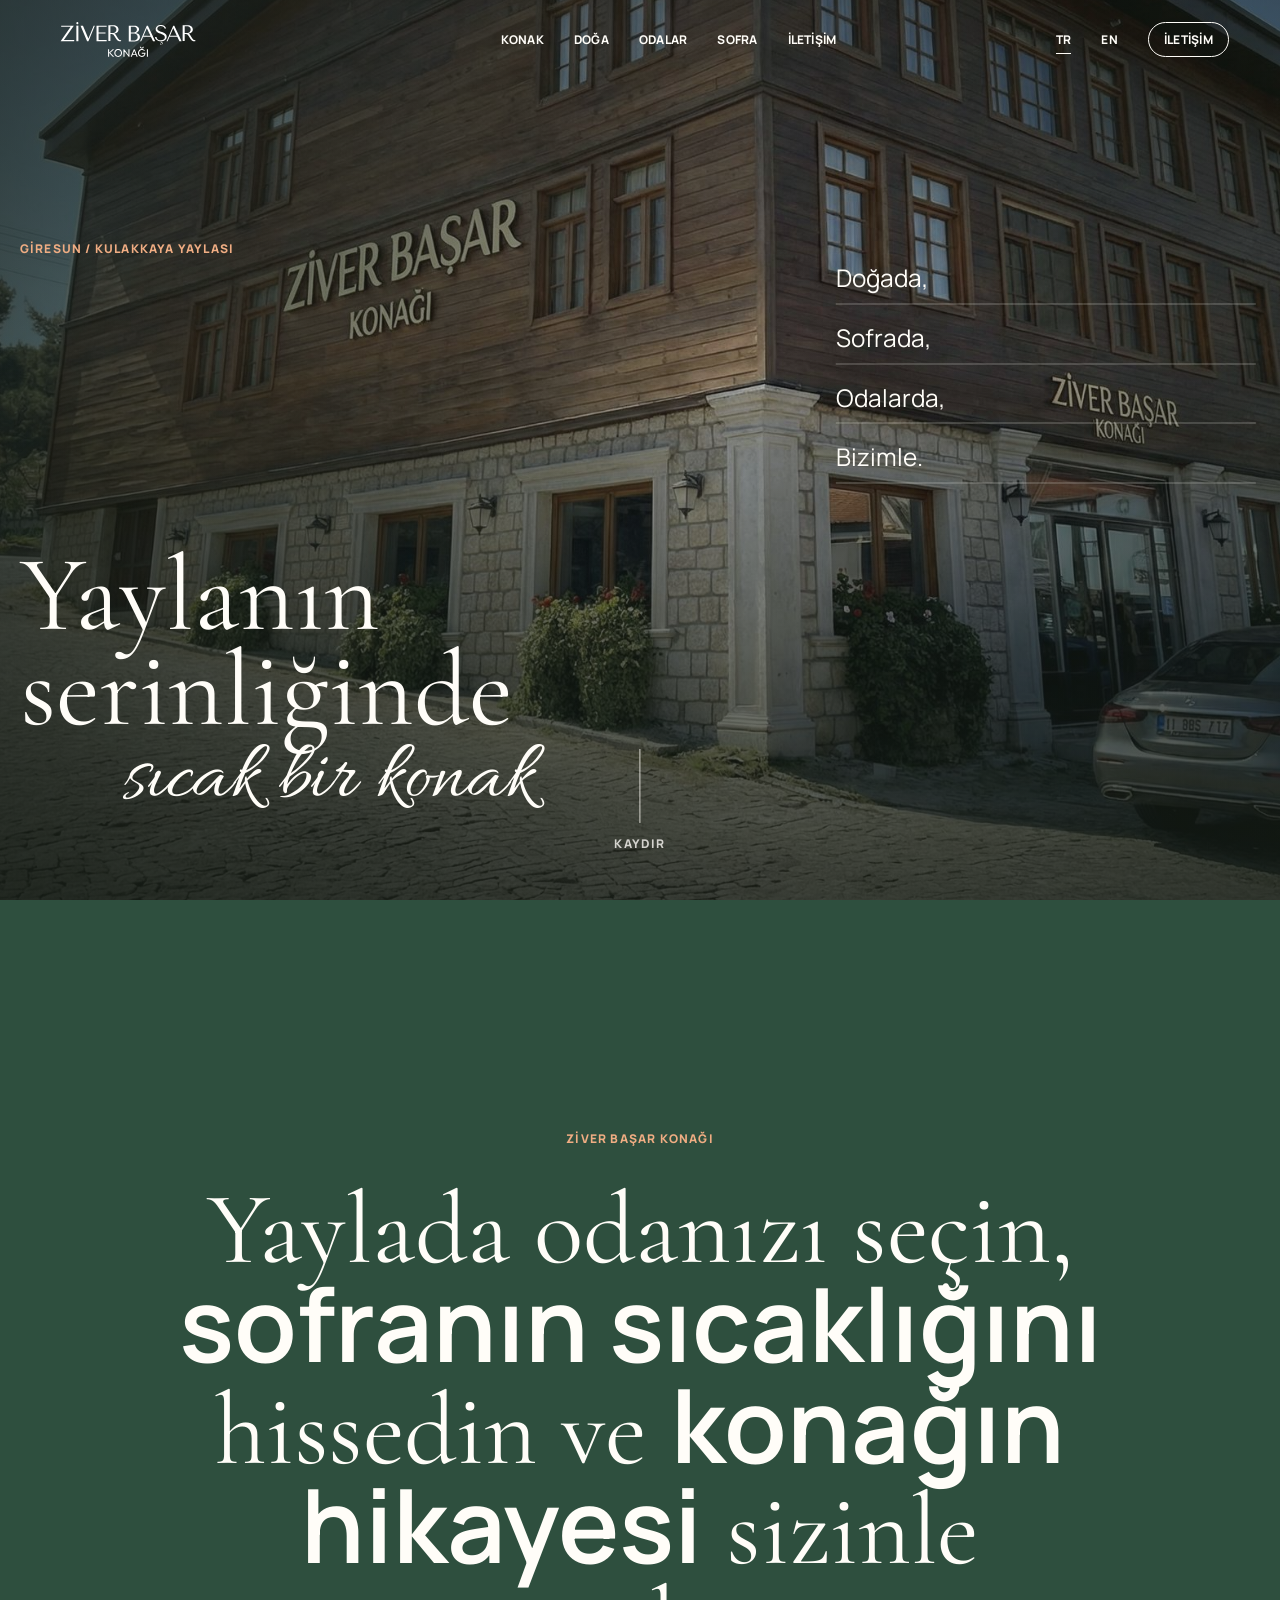
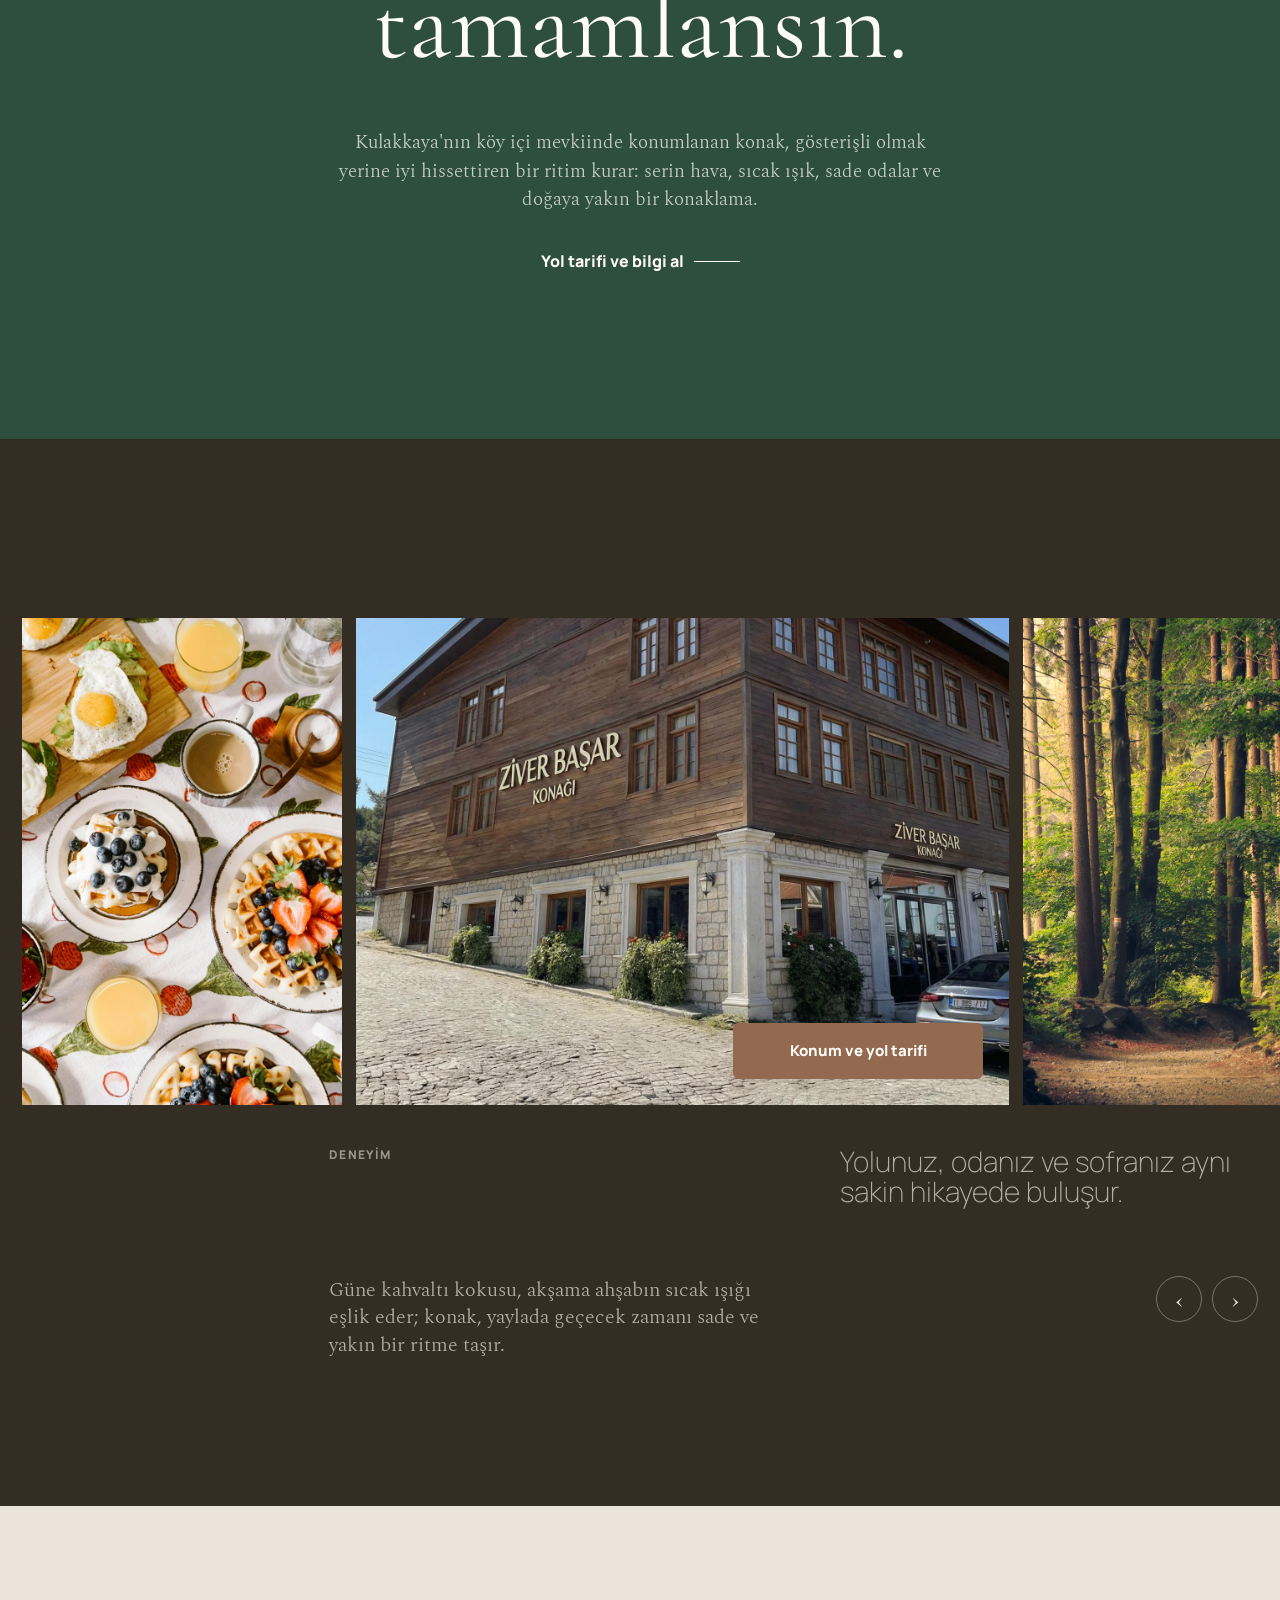
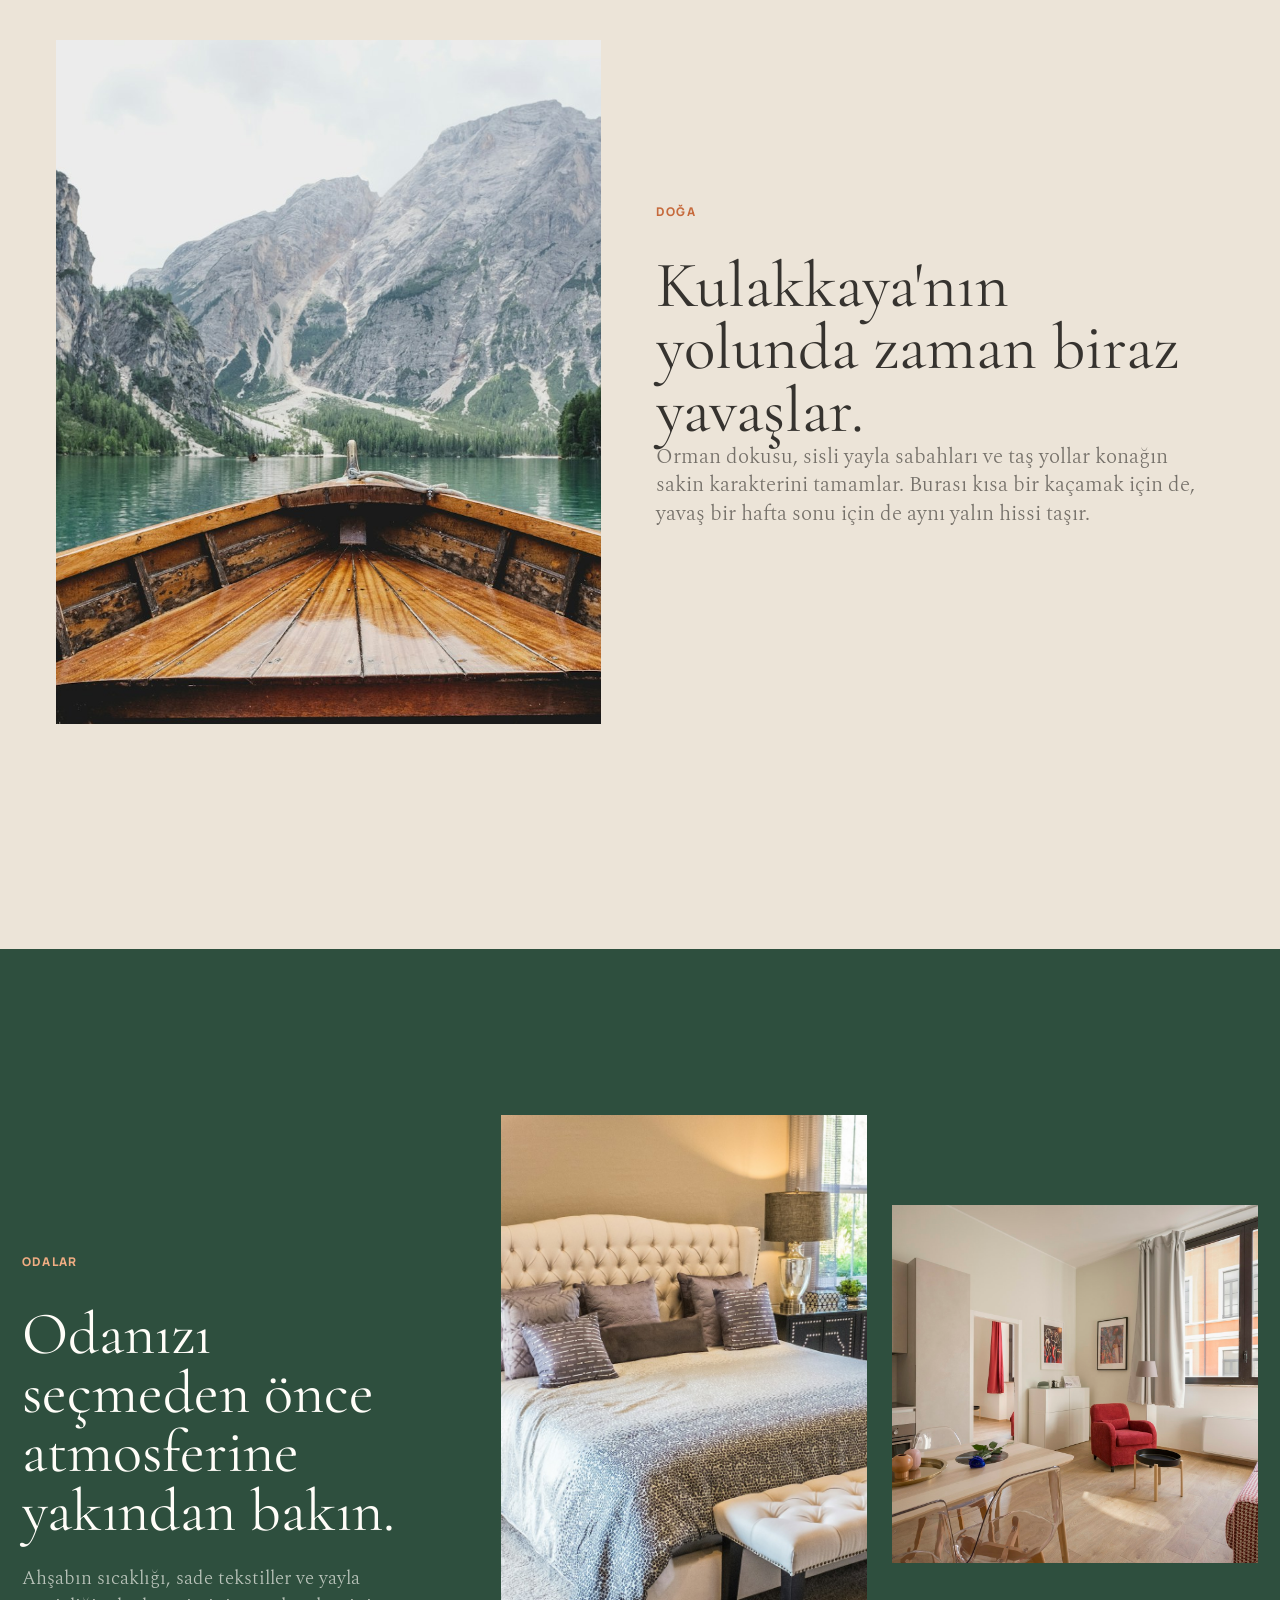
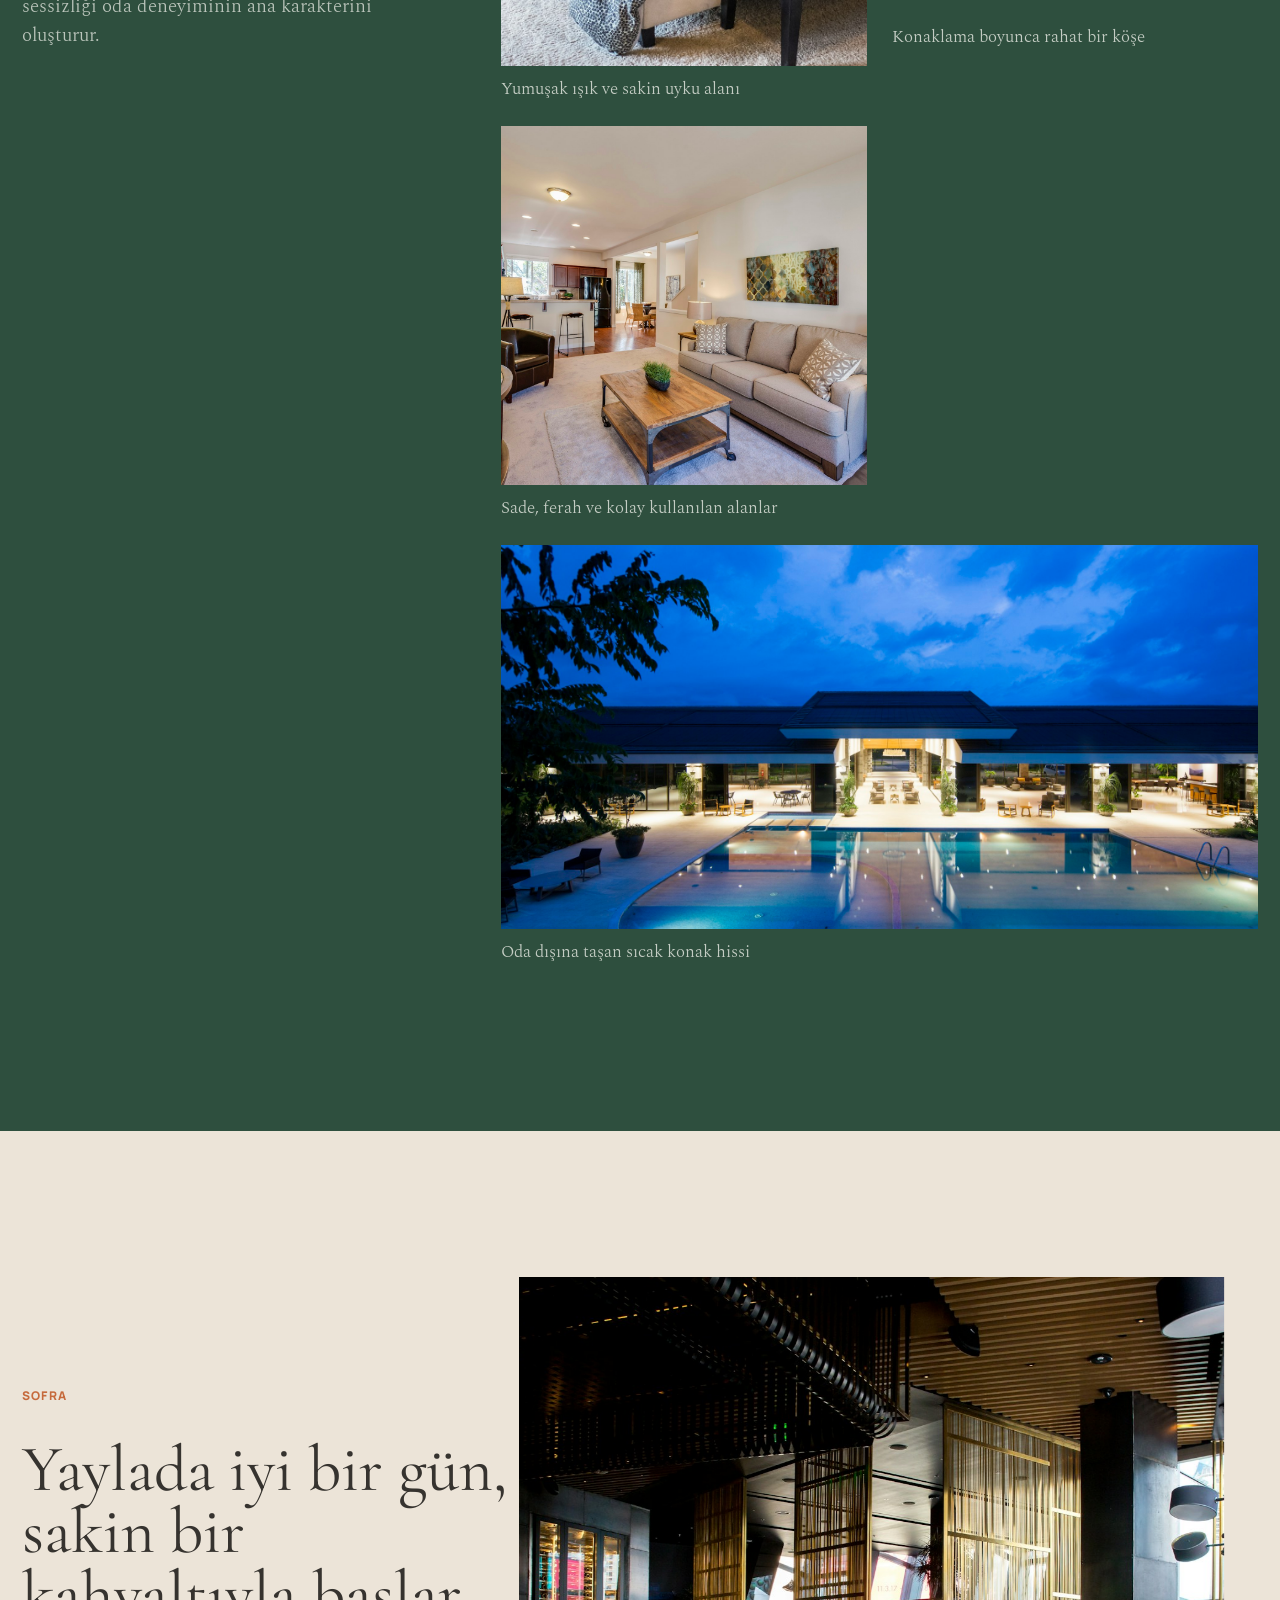
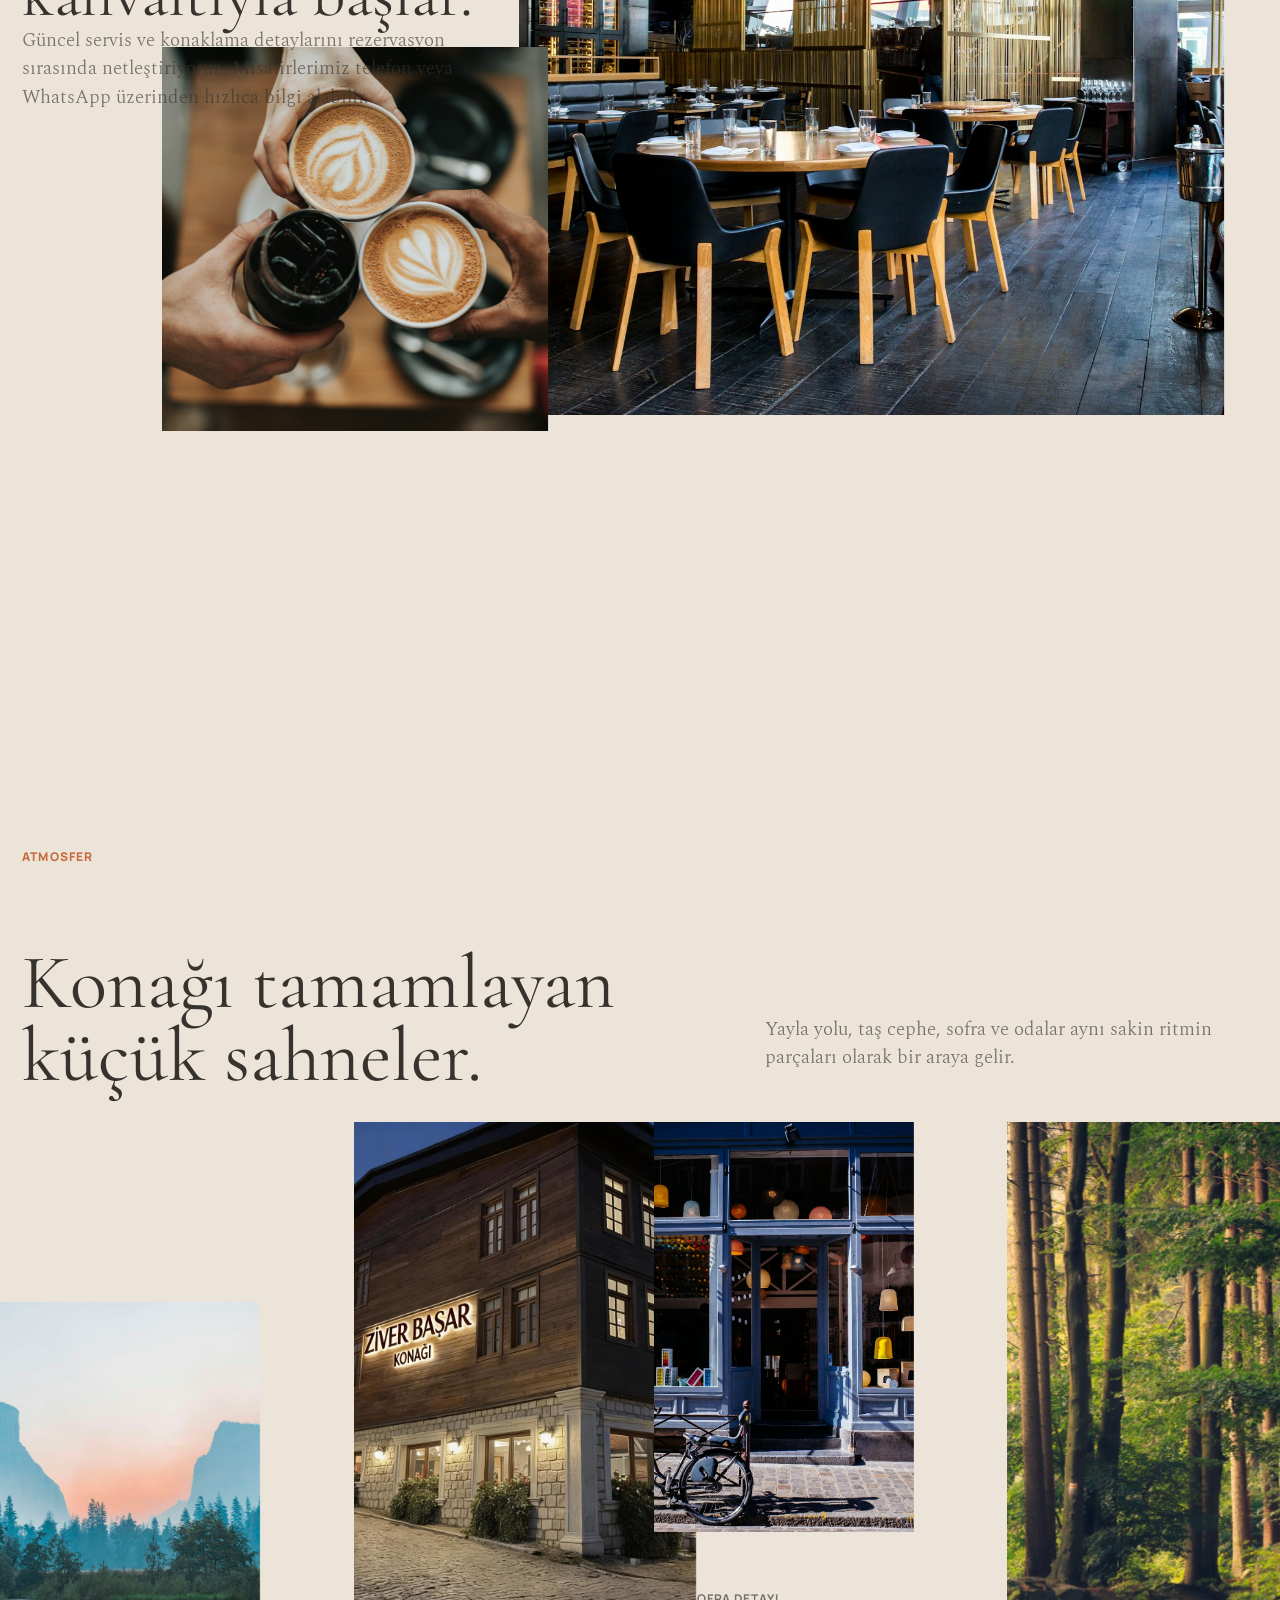
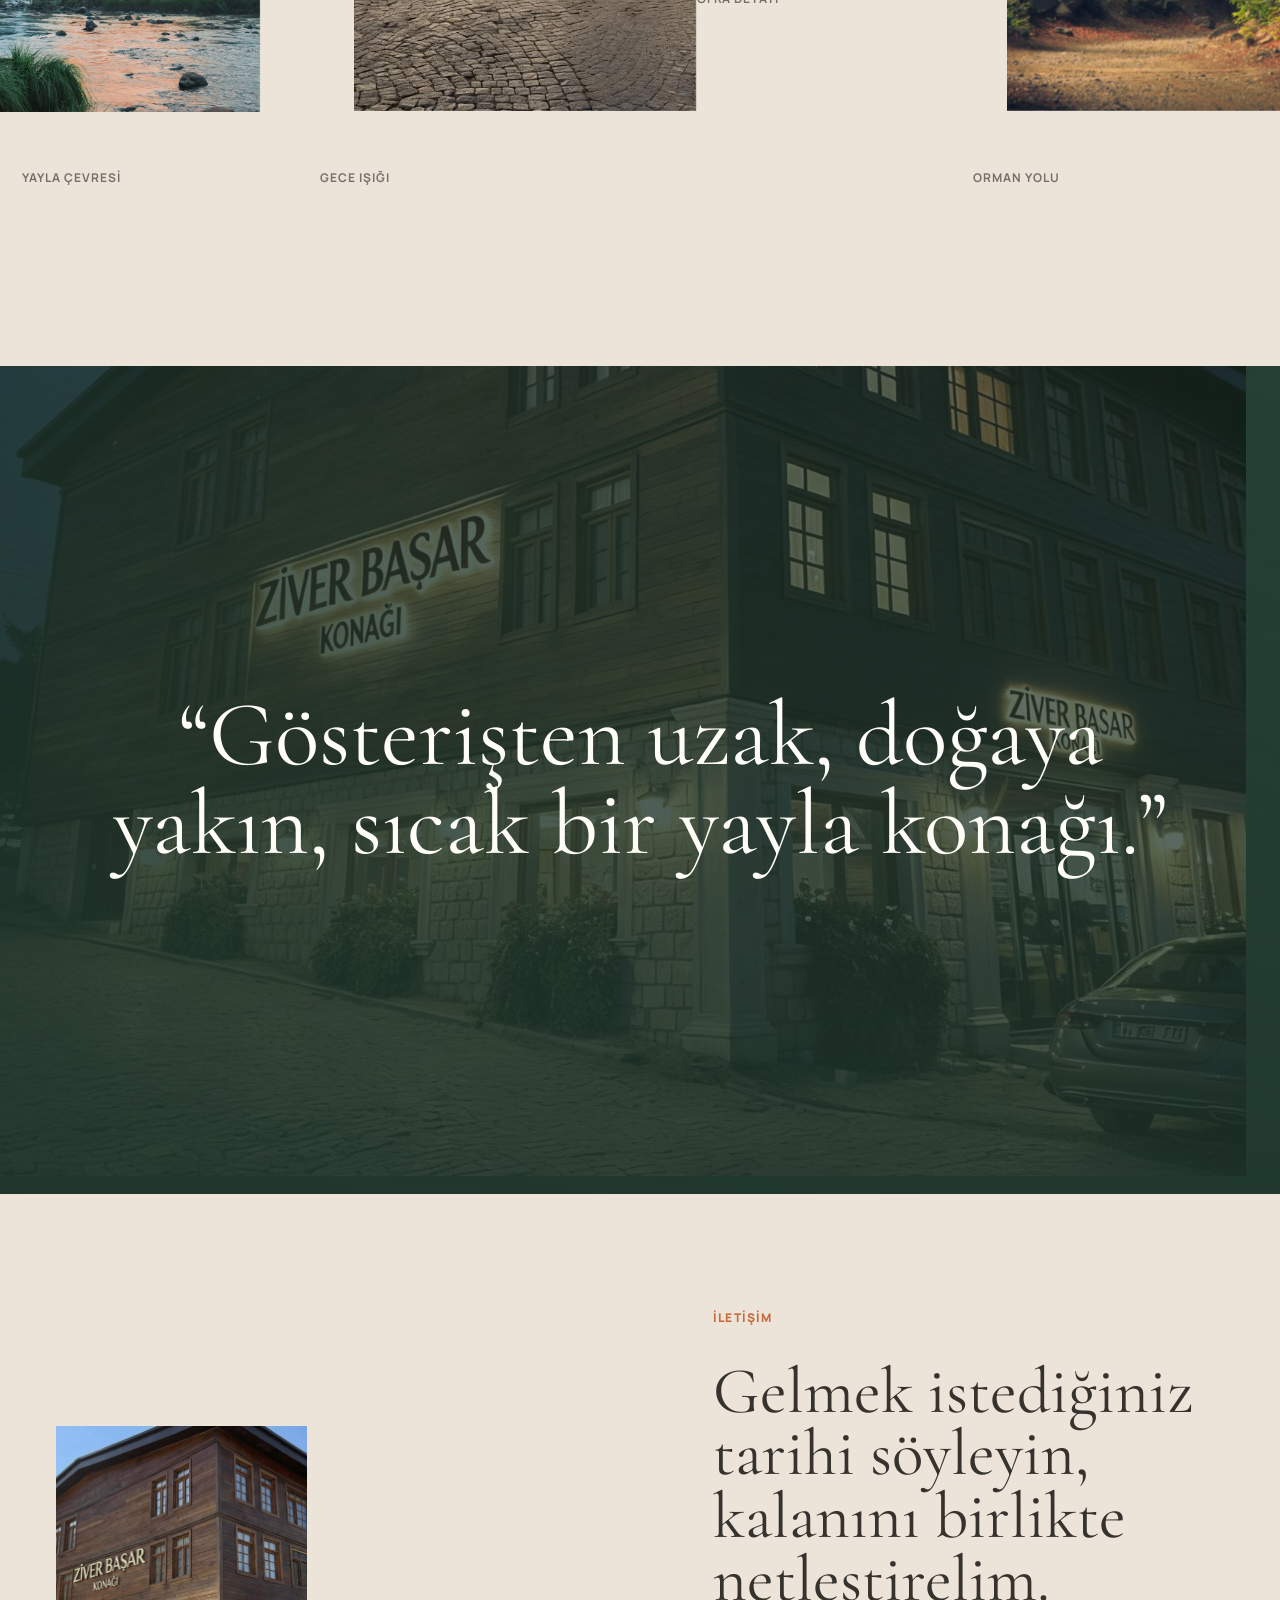
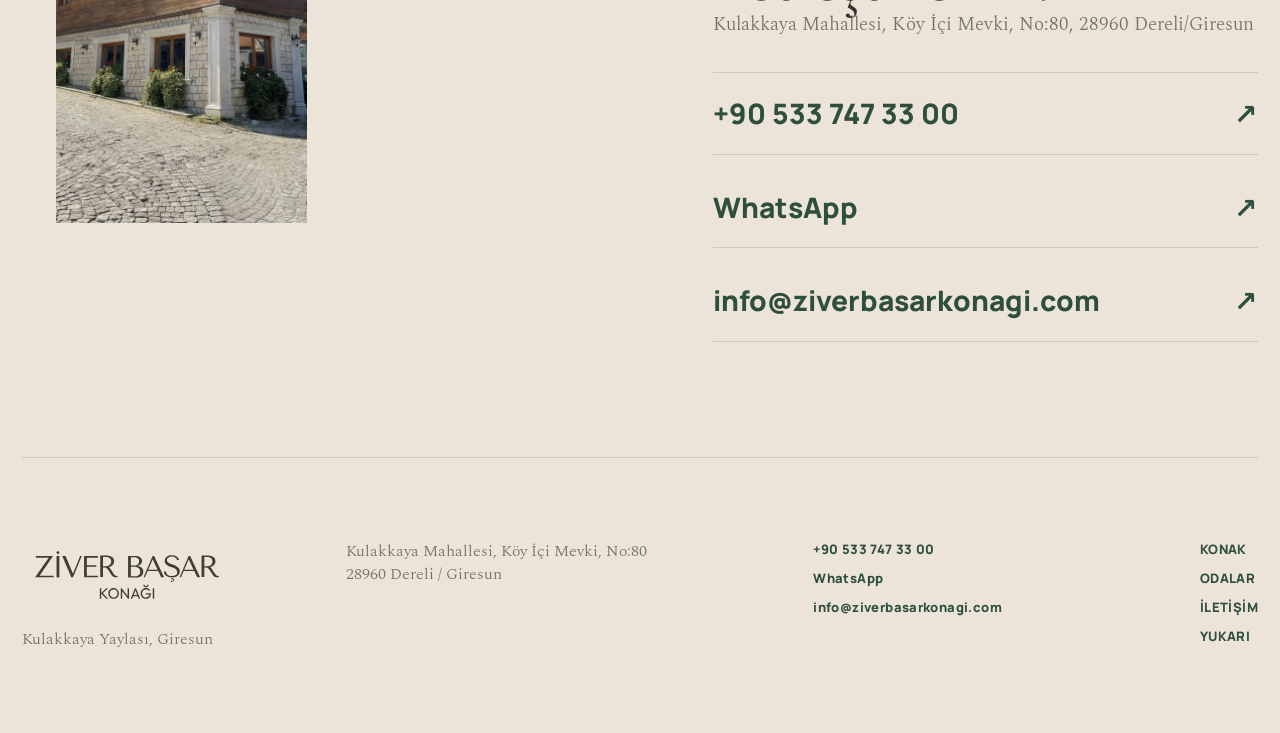
==== index.html @ 84d4be09 "Refine rooms contact gallery and footer" ====
<!doctype html>
<html lang="tr">
  <head>
    <meta charset="utf-8" />
    <meta name="viewport" content="width=device-width, initial-scale=1" />
    <title>Ziver Başar Konağı | Kulakkaya Yaylası Butik Otel</title>
    <meta
      name="description"
      content="Giresun Kulakkaya Yaylası'nda ahşap ve taş mimarisiyle sakin, sıcak ve doğaya yakın butik konaklama deneyimi."
    />
    <link rel="icon" href="assets/logos/zbk-logotype-color-1.svg" type="image/svg+xml" />
    <link rel="preconnect" href="https://fonts.googleapis.com" />
    <link rel="preconnect" href="https://fonts.gstatic.com" crossorigin />
    <link
      href="https://fonts.googleapis.com/css2?family=Allura&family=Cormorant+Garamond:wght@300;400;500;600&family=Manrope:wght@200;300;400;500;600;700;800&family=Spectral:wght@200;300;400;500;600;700&display=swap"
      rel="stylesheet"
    />
    <link rel="stylesheet" href="styles.css" />
  </head>
  <body>
    <div class="loader" aria-hidden="true">
      <img src="assets/logos/zbk-logotype-white.svg" alt="" />
    </div>

    <header class="site-nav" data-nav>
      <a class="nav-logo" href="#top" aria-label="Ziver Başar Konağı ana sayfa">
        <img src="assets/logos/zbk-logotype-white.svg" alt="Ziver Başar Konağı" />
      </a>
      <nav class="nav-links" aria-label="Ana menü">
        <a href="#konak">Konak</a>
        <a href="#doga">Doğa</a>
        <a href="#odalar">Odalar</a>
        <a href="#sofra">Sofra</a>
        <a href="#iletisim">İletişim</a>
      </nav>
      <div class="nav-meta">
        <a href="index.html" aria-current="page">TR</a>
        <a href="en/index.html">EN</a>
        <details class="nav-contact">
          <summary>İletişim</summary>
          <div class="nav-contact-panel" aria-label="İletişim seçenekleri">
            <a href="tel:+905337473300">Ara</a>
            <a href="https://wa.me/905337473300">WhatsApp</a>
            <a href="mailto:info@ziverbasarkonagi.com">Mail</a>
          </div>
        </details>
      </div>
    </header>

    <main id="top">
      <section class="hero scene dark-section" data-theme="dark">
        <video
          class="hero-media"
          autoplay
          muted
          loop
          playsinline
          poster="assets/photos/day.jpeg"
          aria-label="Kulakkaya Yaylası'ndaki Ziver Başar Konağı"
        >
          <source src="https://v3b.fal.media/files/b/0aa115b8/AcC-FDHtLYDZBUZywJd9V_video.mp4" type="video/mp4" />
        </video>
        <div class="hero-wash"></div>
        <div class="hero-content">
          <p class="micro">Giresun / Kulakkaya Yaylası</p>
          <h1 class="hero-title hero-title-soft">
            <span class="hero-title-line">
              <span class="title-serif">Yaylanın serinliğinde</span>
            </span>
            <span class="title-script">sıcak bir konak</span>
          </h1>
          <div class="hero-phrases" aria-label="Konağın deneyim alanları">
            <a href="#doga">Doğada,</a>
            <a href="#sofra">Sofrada,</a>
            <a href="#odalar">Odalarda,</a>
            <a href="#iletisim">Bizimle.</a>
          </div>
        </div>
        <a class="scroll-cue" href="#konak" aria-label="Aşağı kaydır">
          <span></span>
          Kaydır
        </a>
      </section>

      <section id="konak" class="intro-panel scene dark-section" data-theme="dark">
        <div class="section-shell intro-grid">
          <p class="micro">Ziver Başar Konağı</p>
          <h2 class="mixed-statement">
            <span class="statement-serif">Yaylada odanızı seçin,</span>
            <span class="statement-sans">sofranın sıcaklığını</span>
            <span class="statement-serif">hissedin ve</span>
            <span class="statement-sans">konağın hikayesi</span>
            <span class="statement-serif">sizinle tamamlansın.</span>
          </h2>
          <div class="intro-copy">
            <p>
              Kulakkaya'nın köy içi mevkiinde konumlanan konak, gösterişli olmak
              yerine iyi hissettiren bir ritim kurar: serin hava, sıcak ışık,
              sade odalar ve doğaya yakın bir konaklama.
            </p>
            <a class="text-arrow" href="#iletisim">Yol tarifi ve bilgi al</a>
          </div>
        </div>
      </section>

      <section class="experience-slider scene" data-theme="dark" aria-label="Konağı keşfet" data-experience-slider>
        <div class="slider-track" data-slider-track>
          <figure class="slider-card">
            <img src="assets/stock/breakfast-table.jpg" alt="Yayla kahvaltısı ve sofra detayı" />
          </figure>
          <figure class="slider-card slider-card-wide">
            <img src="assets/photos/day.jpeg" alt="Ziver Başar Konağı gündüz görünümü" />
            <a class="slider-card-button" href="#iletisim">Konum ve yol tarifi</a>
          </figure>
          <figure class="slider-card">
            <img src="assets/stock/forest-path.jpg" alt="Kulakkaya çevresinde orman yolu" />
          </figure>
          <figure class="slider-card slider-card-wide">
            <img src="assets/photos/night.jpeg" alt="Ziver Başar Konağı gece görünümü" />
            <a class="slider-card-button" href="#odalar">Odaları konuşalım</a>
          </figure>
          <figure class="slider-card">
            <img src="assets/stock/cozy-bed.jpg" alt="Sıcak oda atmosferi" />
          </figure>
        </div>
        <div class="slider-copy">
          <p class="micro">Deneyim</p>
          <h2>Yolunuz, odanız ve sofranız aynı sakin hikayede buluşur.</h2>
          <p>
            Güne kahvaltı kokusu, akşama ahşabın sıcak ışığı eşlik eder;
            konak, yaylada geçecek zamanı sade ve yakın bir ritme taşır.
          </p>
          <div class="slider-controls" aria-label="Galeri kontrolleri">
            <button type="button" data-slider-prev aria-label="Önceki görsel">‹</button>
            <button type="button" data-slider-next aria-label="Sonraki görsel">›</button>
          </div>
        </div>
      </section>

      <section id="doga" class="split-story scene" data-theme="light">
        <div class="split-media parallax-media">
          <video autoplay muted loop playsinline poster="assets/stock/mountain-road.jpg">
            <source src="https://v3b.fal.media/files/b/0aa1156f/pLtvjibAbxCZs7AMl7Izp_video.mp4" type="video/mp4" />
          </video>
        </div>
        <div class="split-copy reveal-block">
          <p class="micro">Doğa</p>
          <h2>Kulakkaya'nın yolunda zaman biraz yavaşlar.</h2>
          <p>
            Orman dokusu, sisli yayla sabahları ve taş yollar konağın sakin
            karakterini tamamlar. Burası kısa bir kaçamak için de, yavaş bir
            hafta sonu için de aynı yalın hissi taşır.
          </p>
        </div>
      </section>

      <section id="odalar" class="rooms-showcase scene dark-section" data-theme="dark">
        <div class="section-shell rooms-layout">
          <div class="rooms-heading">
            <p class="micro">Odalar</p>
            <h2>Odanızı seçmeden önce atmosferine yakından bakın.</h2>
            <p>
              Ahşabın sıcaklığı, sade tekstiller ve yayla sessizliği oda
              deneyiminin ana karakterini oluşturur.
            </p>
          </div>
          <div class="rooms-gallery" aria-label="Oda görselleri">
            <figure class="room-card room-card-tall">
              <img src="assets/stock/cozy-bed.jpg" alt="Sıcak ışıklı yatak odası atmosferi" />
              <figcaption>Yumuşak ışık ve sakin uyku alanı</figcaption>
            </figure>
            <figure class="room-card">
              <img src="assets/stock/warm-bedroom.jpg" alt="Oturma alanı ve sıcak oda detayı" />
              <figcaption>Konaklama boyunca rahat bir köşe</figcaption>
            </figure>
            <figure class="room-card">
              <img src="assets/stock/hotel-room.jpg" alt="Aydınlık oda ve dinlenme alanı" />
              <figcaption>Sade, ferah ve kolay kullanılan alanlar</figcaption>
            </figure>
            <figure class="room-card room-card-wide">
              <img src="assets/stock/hotel-lobby.jpg" alt="Ortak iç mekan ve dinlenme atmosferi" />
              <figcaption>Oda dışına taşan sıcak konak hissi</figcaption>
            </figure>
          </div>
        </div>
      </section>

      <section id="sofra" class="broken-grid scene" data-theme="light">
        <div class="broken-copy reveal-block">
          <p class="micro">Sofra</p>
          <h2>Yaylada iyi bir gün, sakin bir kahvaltıyla başlar.</h2>
          <p>
            Güncel servis ve konaklama detaylarını rezervasyon sırasında
            netleştiriyoruz. Misafirlerimiz telefon veya WhatsApp üzerinden
            hızlıca bilgi alabilir.
          </p>
        </div>
        <img class="broken-large parallax-media" src="assets/stock/dining-room.jpg" alt="Sıcak restoran atmosferi" />
        <img class="broken-small parallax-media" src="assets/stock/coffee-detail.jpg" alt="Kahve ve masa detayı" />
      </section>

      <section class="atmosphere-section scene" data-theme="light" aria-label="Konağın atmosferi">
        <div class="section-shell atmosphere-intro reveal-block">
          <p class="micro">Atmosfer</p>
          <h2>Konağı tamamlayan küçük sahneler.</h2>
          <p>
            Yayla yolu, taş cephe, sofra ve odalar aynı sakin ritmin parçaları
            olarak bir araya gelir.
          </p>
        </div>
        <div class="atmosphere-grid">
          <figure class="atmosphere-card">
            <img src="assets/stock/highland-lake.jpg" alt="Yayla gölü ve dağ manzarası" />
            <figcaption>Yayla çevresi</figcaption>
          </figure>
          <figure class="atmosphere-card atmosphere-card-tall">
            <img src="assets/photos/night.jpeg" alt="Ziver Başar Konağı gece görünümü" />
            <figcaption>Gece ışığı</figcaption>
          </figure>
          <figure class="atmosphere-card">
            <img src="assets/stock/table-detail.jpg" alt="Sofra detayı" />
            <figcaption>Sofra detayı</figcaption>
          </figure>
          <figure class="atmosphere-card atmosphere-card-tall">
            <img src="assets/stock/forest-path.jpg" alt="Orman yolu" />
            <figcaption>Orman yolu</figcaption>
          </figure>
        </div>
      </section>

      <section class="quote-section scene dark-section" data-theme="dark">
        <video class="quote-video" autoplay muted loop playsinline poster="assets/photos/night.jpeg" aria-hidden="true">
          <source src="https://v3b.fal.media/files/b/0aa1157d/uxHQSfrugtvLCtugqlTe0_video.mp4" type="video/mp4" />
        </video>
        <div class="section-shell">
          <blockquote>
            “Gösterişten uzak, doğaya yakın, sıcak bir yayla konağı.”
          </blockquote>
        </div>
      </section>

      <section id="iletisim" class="contact-stage scene" data-theme="light">
        <div class="contact-map">
          <video autoplay muted loop playsinline poster="assets/photos/day.jpeg">
            <source src="https://v3b.fal.media/files/b/0aa115b8/AcC-FDHtLYDZBUZywJd9V_video.mp4" type="video/mp4" />
          </video>
          <iframe
            title="Ziver Başar Konağı konum haritası"
            src="https://www.google.com/maps?q=Kulakkaya%20Mahallesi%20K%C3%B6y%20%C4%B0%C3%A7i%20Mevki%20No%3A80%20Dereli%20Giresun&output=embed"
            loading="lazy"
            referrerpolicy="no-referrer-when-downgrade"
          ></iframe>
        </div>
        <div class="contact-copy reveal-block">
          <p class="micro">İletişim</p>
          <h2>Gelmek istediğiniz tarihi söyleyin, kalanını birlikte netleştirelim.</h2>
          <p>Kulakkaya Mahallesi, Köy İçi Mevki, No:80, 28960 Dereli/Giresun</p>
          <div class="contact-actions">
            <a href="tel:+905337473300">+90 533 747 33 00</a>
            <a href="https://wa.me/905337473300">WhatsApp</a>
            <a href="mailto:info@ziverbasarkonagi.com">info@ziverbasarkonagi.com</a>
          </div>
        </div>
      </section>
    </main>

    <footer class="footer">
      <div class="footer-brand">
        <img src="assets/logos/zbk-logotype-color-1.svg" alt="Ziver Başar Konağı" />
        <p>Kulakkaya Yaylası, Giresun</p>
      </div>
      <address class="footer-address">
        Kulakkaya Mahallesi, Köy İçi Mevki, No:80<br />
        28960 Dereli / Giresun
      </address>
      <div class="footer-contact">
        <a href="tel:+905337473300">+90 533 747 33 00</a>
        <a href="https://wa.me/905337473300">WhatsApp</a>
        <a href="mailto:info@ziverbasarkonagi.com">info@ziverbasarkonagi.com</a>
      </div>
      <nav class="footer-links" aria-label="Alt menü">
        <a href="#konak">Konak</a>
        <a href="#odalar">Odalar</a>
        <a href="#iletisim">İletişim</a>
        <a href="#top">Yukarı</a>
      </nav>
    </footer>

    <script src="script.js"></script>
  </body>
</html>
---- styles.css ----
:root {
  --forest: #2e4f3e;
  --forest-deep: #1f352b;
  --paper: #ece4d8;
  --paper-soft: #f7f0e7;
  --rust: #c66a3c;
  --ink: #36332f;
  --muted: rgba(54, 51, 47, 0.66);
  --white: #fffdf8;
  --line: rgba(59, 59, 59, 0.16);
  --dark-line: rgba(255, 253, 248, 0.22);
  --font-display: "Cormorant Garamond", Georgia, "Times New Roman", serif;
  --font-text: "Spectral", Georgia, "Times New Roman", serif;
  --font-script: "Allura", "Brush Script MT", cursive;
  --font-body: "Manrope", "Inter", ui-sans-serif, system-ui, -apple-system, BlinkMacSystemFont, "Segoe UI", sans-serif;
  color-scheme: light;
  font-family: var(--font-body);
  line-height: 1.45;
}

* {
  box-sizing: border-box;
}

html {
  scroll-behavior: smooth;
  overflow-x: hidden;
}

body {
  margin: 0;
  overflow-x: hidden;
  background: var(--paper);
  color: var(--ink);
  font-family: var(--font-body);
}

body.is-loading {
  overflow: hidden;
}

body.nav-dark .site-nav {
  color: var(--white);
}

body.nav-light .site-nav {
  color: var(--forest);
}

body.nav-light .nav-logo img {
  filter: brightness(0) saturate(100%) invert(28%) sepia(17%) saturate(857%) hue-rotate(94deg) brightness(91%) contrast(88%);
}

body.nav-light .site-nav::before {
  opacity: 1;
}

img,
video,
iframe {
  display: block;
  max-width: 100%;
}

video,
img {
  user-select: none;
}

a {
  color: inherit;
  text-decoration: none;
}

h1,
h2,
h3,
p,
blockquote {
  margin-top: 0;
}

.loader {
  position: fixed;
  inset: 0;
  z-index: 200;
  display: grid;
  place-items: center;
  background: var(--forest);
  transition:
    opacity 320ms ease,
    visibility 320ms ease;
}

.loader img {
  width: min(220px, 54vw);
  opacity: 0;
  transform: translateY(10px);
  animation: loaderIn 340ms ease forwards;
}

body.is-ready .loader {
  visibility: hidden;
  opacity: 0;
}

@keyframes loaderIn {
  to {
    opacity: 1;
    transform: translateY(0);
  }
}

.site-nav {
  position: fixed;
  top: 0;
  left: 0;
  z-index: 90;
  display: grid;
  grid-template-columns: minmax(140px, 230px) 1fr auto;
  align-items: center;
  gap: clamp(18px, 4vw, 52px);
  width: 100%;
  min-height: 76px;
  padding: 14px clamp(22px, 4vw, 56px);
  color: var(--white);
  transition:
    color 350ms ease,
    transform 450ms ease;
}

.site-nav::before {
  content: "";
  position: absolute;
  inset: 0;
  z-index: -1;
  background: rgba(233, 225, 214, 0.86);
  border-bottom: 1px solid rgba(46, 79, 62, 0.12);
  opacity: 0;
  backdrop-filter: blur(18px);
  transition: opacity 350ms ease;
}

.nav-logo img {
  width: clamp(136px, 12vw, 190px);
}

.nav-links,
.nav-meta {
  display: flex;
  align-items: center;
  gap: clamp(16px, 2.4vw, 30px);
  font-size: 12px;
  font-weight: 760;
  letter-spacing: 0.02em;
  text-transform: uppercase;
}

.nav-links {
  justify-content: center;
}

.nav-links a,
.nav-meta > a {
  position: relative;
  padding: 8px 0;
}

.nav-links a::after,
.nav-meta > a::after {
  content: "";
  position: absolute;
  right: 0;
  bottom: 2px;
  left: 0;
  height: 1px;
  background: currentColor;
  transform: scaleX(0);
  transform-origin: right;
  transition: transform 320ms ease;
}

.nav-links a:hover::after,
.nav-meta > a:hover::after,
.nav-meta > a[aria-current="page"]::after {
  transform: scaleX(1);
  transform-origin: left;
}

.nav-contact {
  position: relative;
}

.nav-contact summary {
  min-width: 70px;
  padding: 8px 15px;
  border: 1px solid currentColor;
  border-radius: 999px;
  cursor: pointer;
  list-style: none;
  text-align: center;
}

.nav-contact summary::-webkit-details-marker {
  display: none;
}

.nav-contact-panel {
  position: absolute;
  top: calc(100% + 12px);
  right: 0;
  z-index: 5;
  display: grid;
  min-width: 188px;
  padding: 8px;
  border: 1px solid rgba(46, 79, 62, 0.16);
  border-radius: 8px;
  background: rgba(247, 240, 231, 0.96);
  box-shadow: 0 18px 48px rgba(31, 53, 43, 0.18);
  color: var(--forest);
  opacity: 0;
  pointer-events: none;
  transform: translateY(-6px);
  transition:
    opacity 220ms ease,
    transform 220ms ease;
}

.nav-contact[open] .nav-contact-panel {
  opacity: 1;
  pointer-events: auto;
  transform: translateY(0);
}

.nav-contact-panel a {
  padding: 12px 10px;
  border-bottom: 1px solid rgba(46, 79, 62, 0.12);
  font-size: 13px;
  letter-spacing: 0;
  text-transform: none;
}

.nav-contact-panel a:last-child {
  border-bottom: 0;
}

.scene {
  position: relative;
  min-height: 100svh;
  scroll-margin-top: 0;
}

.dark-section {
  background: var(--forest);
  color: var(--white);
}

.section-shell {
  width: min(1380px, calc(100% - 44px));
  margin-inline: auto;
}

.micro {
  margin-bottom: clamp(18px, 3vw, 34px);
  color: var(--rust);
  font-family: var(--font-body);
  font-size: 12px;
  font-weight: 850;
  letter-spacing: 0.1em;
  text-transform: uppercase;
}

.dark-section .micro {
  color: #f0ad83;
}

h1,
h2,
blockquote {
  font-family: var(--font-display);
  font-weight: 400;
  letter-spacing: 0;
}

h1 {
  display: grid;
  gap: 0;
  margin-bottom: 0;
  font-size: clamp(72px, 10.6vw, 168px);
  line-height: 0.84;
}

h2 {
  max-width: 980px;
  margin-bottom: 0;
  font-size: clamp(48px, 7vw, 108px);
  line-height: 0.94;
}

h3 {
  margin-bottom: 14px;
  font-size: clamp(28px, 3vw, 48px);
  font-weight: 600;
  line-height: 1.02;
}

p {
  color: var(--muted);
  font-family: var(--font-text);
  font-size: clamp(17px, 1.5vw, 21px);
  font-weight: 300;
  line-height: 1.48;
}

.dark-section p {
  color: rgba(255, 253, 248, 0.74);
}

.hero {
  display: grid;
  align-items: end;
  overflow: hidden;
  background: var(--forest);
}

.hero-media,
.hero-wash {
  position: absolute;
  inset: 0;
}

.hero-media {
  width: 100%;
  height: 100%;
  object-fit: cover;
  transform: scale(1.02);
}

.hero-wash {
  background:
    linear-gradient(180deg, rgba(20, 27, 21, 0.42), rgba(20, 27, 21, 0.08) 38%, rgba(20, 27, 21, 0.76)),
    linear-gradient(90deg, rgba(20, 27, 21, 0.72), rgba(20, 27, 21, 0.16) 62%, rgba(20, 27, 21, 0.42));
}

.hero-content {
  position: relative;
  z-index: 2;
  display: grid;
  grid-template-columns: minmax(0, 1.12fr) minmax(230px, 0.42fr);
  align-items: end;
  column-gap: clamp(32px, 7vw, 120px);
  width: min(1380px, calc(100% - 44px));
  min-height: calc(100svh - 128px);
  margin: 0 auto;
  padding: 118px 0 clamp(42px, 7vw, 82px);
}

.hero-content .micro {
  grid-column: 1 / -1;
  align-self: start;
  margin-bottom: clamp(28px, 4vw, 54px);
}

.hero-content h1 {
  grid-column: 1;
}

.hero-title {
  display: block;
  max-width: 980px;
  font-family: var(--font-display);
  font-size: clamp(70px, 8.4vw, 140px);
  font-weight: 400;
  line-height: 0.88;
}

.hero-title-line {
  display: block;
}

.title-sans {
  font-family: var(--font-body);
  font-weight: 400;
}

.title-serif {
  font-family: var(--font-display);
  font-weight: 400;
}

.title-script {
  display: block;
  margin-top: clamp(-4px, 0.8vw, 12px);
  padding-left: clamp(52px, 8vw, 144px);
  font-family: var(--font-script);
  font-size: clamp(56px, 6.6vw, 112px);
  font-weight: 400;
  line-height: 0.76;
}

.hero-phrases {
  position: absolute;
  top: clamp(118px, 16vh, 182px);
  right: 0;
  display: grid;
  gap: clamp(14px, 2vw, 22px);
  width: min(420px, 34vw);
}

.hero-phrases a {
  display: flex;
  align-items: center;
  min-height: 0;
  padding: 0 0 12px;
  border-bottom: 1px solid rgba(255, 253, 248, 0.34);
  background: transparent;
  font-family: var(--font-body);
  font-size: clamp(18px, 1.9vw, 29px);
  font-weight: 400;
  line-height: 1.02;
  transition:
    color 260ms ease,
    padding-left 260ms ease;
}

.hero-phrases a:hover {
  padding-left: 12px;
  color: #f0ad83;
}

.scroll-cue {
  position: absolute;
  right: auto;
  bottom: clamp(18px, 4vw, 48px);
  left: 50%;
  z-index: 3;
  display: grid;
  gap: 12px;
  justify-items: center;
  color: rgba(255, 253, 248, 0.78);
  font-size: 12px;
  font-weight: 850;
  letter-spacing: 0.1em;
  text-transform: uppercase;
  transform: translateX(-50%);
}

.scroll-cue span {
  width: 1px;
  height: 74px;
  background: currentColor;
  transform-origin: top;
  animation: scrollLine 1.7s ease-in-out infinite;
}

@keyframes scrollLine {
  0%,
  100% {
    transform: scaleY(0.35);
  }
  50% {
    transform: scaleY(1);
  }
}

.intro-panel {
  display: grid;
  align-items: center;
  min-height: 100svh;
  padding: clamp(96px, 13vw, 190px) 0;
}

.intro-grid {
  display: block;
  max-width: 1160px;
  padding-top: clamp(48px, 5vw, 86px);
  text-align: center;
}

.intro-grid h2 {
  max-width: none;
  margin-inline: auto;
  font-size: clamp(58px, 8vw, 128px);
  line-height: 0.92;
}

.mixed-statement {
  max-width: min(1500px, 96vw);
  font-family: var(--font-display);
  font-size: clamp(60px, 7.3vw, 132px);
  font-weight: 400;
  line-height: 0.93;
}

.mixed-statement span {
  display: inline;
}

.statement-serif {
  font-family: var(--font-display);
  font-weight: 400;
}

.statement-sans {
  font-family: var(--font-body);
  font-weight: 650;
}

.intro-copy {
  max-width: 620px;
  margin: clamp(32px, 5vw, 58px) auto 0;
  padding-bottom: 0;
}

.text-arrow {
  display: inline-flex;
  align-items: center;
  gap: 10px;
  margin-top: 16px;
  color: inherit;
  font-weight: 850;
}

.text-arrow::after {
  content: "";
  width: 46px;
  height: 1px;
  background: currentColor;
  transition: transform 260ms ease;
}

.text-arrow:hover::after {
  transform: translateX(10px);
}

.scroll-gallery {
  display: grid;
  grid-template-columns: minmax(340px, 0.84fr) minmax(340px, 1.16fr);
  gap: clamp(34px, 7vw, 118px);
  width: min(1380px, calc(100% - 44px));
  margin: 0 auto;
  padding: clamp(96px, 13vw, 190px) 0;
}

.gallery-sticky {
  position: sticky;
  top: 112px;
  align-self: start;
  display: grid;
  align-content: center;
  min-height: calc(100svh - 150px);
}

.gallery-visual {
  position: relative;
  height: min(58svh, 620px);
  overflow: hidden;
  background: var(--forest);
}

.gallery-visual img {
  position: absolute;
  inset: 0;
  width: 100%;
  height: 100%;
  object-fit: cover;
  opacity: 0;
  transform: scale(1.08);
  transition:
    opacity 620ms ease,
    transform 1200ms ease;
}

.gallery-visual img.is-active {
  opacity: 1;
  transform: scale(1);
}

.gallery-copy {
  display: grid;
  grid-template-columns: 1fr;
  gap: 14px;
  max-width: 520px;
  padding-top: clamp(28px, 4vw, 48px);
}

.gallery-copy h2 {
  max-width: 520px;
  font-size: clamp(38px, 4.6vw, 72px);
  line-height: 0.96;
}

.gallery-steps {
  display: grid;
  gap: clamp(34px, 6vw, 82px);
  padding: 5svh 0 10svh;
}

.gallery-step {
  min-height: 36svh;
  max-width: 720px;
  padding-top: clamp(18px, 4vw, 48px);
  border-top: 1px solid var(--line);
  opacity: 0.42;
  transform: translateY(28px);
  transition:
    opacity 460ms ease,
    transform 460ms ease;
}

.gallery-step.is-active {
  opacity: 1;
  transform: translateY(0);
}

.gallery-step span {
  display: block;
  margin-bottom: 18px;
  color: var(--rust);
  font-weight: 850;
}

.gallery-step h3 {
  font-family: var(--font-display);
  font-size: clamp(42px, 5.2vw, 82px);
  font-weight: 400;
  line-height: 0.96;
}

.gallery-step p {
  max-width: 520px;
}

.experience-slider {
  min-height: 100svh;
  padding: clamp(112px, 14vw, 210px) 0 clamp(84px, 10vw, 150px);
  overflow: hidden;
  background: #342d24;
  color: var(--paper);
}

.slider-track {
  display: flex;
  gap: clamp(10px, 1.1vw, 18px);
  width: 100vw;
  margin-inline: 50%;
  padding: 0 max(22px, calc((100vw - 1380px) / 2));
  overflow-x: auto;
  overscroll-behavior-x: contain;
  scroll-behavior: smooth;
  scroll-snap-type: x mandatory;
  scrollbar-width: none;
  transform: translateX(-50%);
}

.slider-track::-webkit-scrollbar {
  display: none;
}

.slider-card {
  position: relative;
  flex: 0 0 clamp(280px, 25vw, 460px);
  height: clamp(320px, 38vw, 610px);
  margin: 0;
  overflow: hidden;
  scroll-snap-align: center;
  background: var(--forest-deep);
}

.slider-card-wide {
  flex-basis: clamp(560px, 51vw, 980px);
}

.slider-card img {
  width: 100%;
  height: 100%;
  object-fit: cover;
  transform: scale(1.03);
  transition: transform 700ms ease;
}

.slider-card:hover img {
  transform: scale(1.07);
}

.slider-card-button {
  position: absolute;
  right: clamp(18px, 2vw, 34px);
  bottom: clamp(18px, 2vw, 34px);
  min-width: min(250px, calc(100% - 36px));
  padding: 17px 24px;
  border-radius: 6px;
  background: #93694f;
  color: var(--white);
  font-size: 15px;
  font-weight: 800;
  text-align: center;
}

.slider-copy {
  display: grid;
  grid-template-columns: minmax(260px, 460px) auto;
  gap: clamp(20px, 4vw, 80px);
  align-items: start;
  width: min(1380px, calc(100% - 44px));
  margin: clamp(26px, 3.2vw, 46px) auto 0;
  padding-left: clamp(0px, 24vw, 470px);
}

.slider-copy .micro {
  margin-bottom: 14px;
  color: rgba(236, 228, 216, 0.58);
}

.slider-copy h2 {
  max-width: 540px;
  margin-bottom: 18px;
  color: rgba(236, 228, 216, 0.7);
  font-family: var(--font-body);
  font-size: clamp(23px, 2.2vw, 36px);
  font-weight: 200;
  line-height: 1.08;
}

.slider-copy p:not(.micro) {
  max-width: 520px;
  color: rgba(236, 228, 216, 0.72);
  font-size: clamp(20px, 1.6vw, 26px);
  line-height: 1.34;
}

.intro-copy p,
.slider-copy p:not(.micro),
.split-copy p:not(.micro),
.broken-copy p:not(.micro),
.contact-copy p:not(.micro) {
  font-family: var(--font-text);
  font-weight: 300;
}

.slider-controls {
  display: flex;
  gap: 10px;
  justify-self: end;
}

.slider-controls button {
  display: grid;
  place-items: center;
  width: 46px;
  height: 46px;
  border: 1px solid rgba(236, 228, 216, 0.38);
  border-radius: 50%;
  background: transparent;
  color: var(--paper);
  font: 500 28px/1 var(--font-display);
  cursor: pointer;
  transition:
    background 220ms ease,
    color 220ms ease;
}

.slider-controls button:hover {
  background: var(--paper);
  color: #342d24;
}

.split-story {
  display: grid;
  grid-template-columns: minmax(340px, 0.95fr) minmax(320px, 1.05fr);
  align-items: center;
  gap: clamp(38px, 7vw, 120px);
  width: min(1380px, calc(100% - 44px));
  margin: 0 auto;
  padding: clamp(98px, 14vw, 200px) 0;
}

.split-media {
  width: min(620px, 100%);
  height: min(76svh, 760px);
  overflow: hidden;
}

.split-media video,
.split-media img {
  width: 100%;
  height: 116%;
  object-fit: cover;
}

.split-copy {
  max-width: 560px;
  padding-bottom: clamp(0px, 8vw, 118px);
}

.split-copy h2,
.broken-copy h2,
.contact-copy h2 {
  font-size: clamp(42px, 5.1vw, 78px);
  line-height: 0.96;
}

.split-copy p:not(.micro) {
  max-width: 640px;
  font-size: clamp(20px, 1.65vw, 27px);
  line-height: 1.36;
}

.rooms-showcase {
  display: grid;
  align-items: center;
  min-height: 106svh;
  padding: clamp(96px, 13vw, 186px) 0;
  overflow: hidden;
}

.rooms-layout {
  display: grid;
  grid-template-columns: minmax(300px, 0.68fr) minmax(0, 1.32fr);
  gap: clamp(40px, 7vw, 126px);
  align-items: start;
}

.rooms-heading {
  position: sticky;
  top: 138px;
}

.rooms-heading h2 {
  max-width: 560px;
  font-size: clamp(38px, 4.7vw, 74px);
  line-height: 0.98;
}

.rooms-heading p:not(.micro) {
  max-width: 430px;
  margin-top: 24px;
  color: rgba(255, 253, 248, 0.68);
}

.rooms-gallery {
  display: grid;
  grid-template-columns: repeat(2, minmax(0, 1fr));
  gap: clamp(16px, 2vw, 30px);
}

.room-card {
  display: grid;
  gap: 12px;
  margin: 0;
}

.room-card:nth-child(2) {
  margin-top: clamp(42px, 7vw, 110px);
}

.room-card-wide {
  grid-column: span 2;
}

.room-card img {
  width: 100%;
  height: clamp(290px, 28vw, 500px);
  object-fit: cover;
}

.room-card-tall img {
  height: clamp(380px, 43vw, 690px);
}

.room-card-wide img {
  height: clamp(280px, 30vw, 470px);
}

.room-card figcaption {
  color: rgba(255, 253, 248, 0.72);
  font-family: var(--font-text);
  font-size: clamp(17px, 1.25vw, 22px);
  font-weight: 300;
  line-height: 1.36;
}

.broken-grid {
  display: grid;
  grid-template-columns: repeat(12, 1fr);
  grid-template-rows: auto auto;
  gap: clamp(18px, 3vw, 44px);
  width: min(1380px, calc(100% - 44px));
  margin: 0 auto;
  padding: clamp(104px, 15vw, 220px) 0;
}

.broken-copy {
  grid-column: 1 / 6;
  grid-row: 1;
  z-index: 2;
  padding-top: clamp(18px, 5vw, 74px);
}

.broken-copy p {
  max-width: 540px;
}

.broken-large {
  grid-column: 6 / 13;
  grid-row: 1 / span 2;
  width: 100%;
  height: min(82svh, 820px);
  object-fit: cover;
}

.broken-small {
  grid-column: 2 / 6;
  grid-row: 2;
  width: 100%;
  height: clamp(250px, 30vw, 430px);
  object-fit: cover;
  margin-top: -6vw;
}

.quote-section {
  display: grid;
  align-items: center;
  min-height: 92svh;
  overflow: hidden;
  text-align: center;
}

.quote-section .section-shell {
  position: relative;
  z-index: 2;
}

.quote-section::after {
  content: "";
  position: absolute;
  inset: 0;
  z-index: 1;
  background:
    linear-gradient(90deg, rgba(31, 53, 43, 0.78), rgba(31, 53, 43, 0.5)),
    linear-gradient(0deg, rgba(31, 53, 43, 0.68), rgba(31, 53, 43, 0.1));
}

.quote-video {
  position: absolute;
  inset: 0;
  width: 100%;
  height: 100%;
  object-fit: cover;
}

blockquote {
  max-width: 1100px;
  margin: 0 auto;
  font-size: clamp(48px, 7.2vw, 112px);
  line-height: 0.96;
}

.atmosphere-section {
  display: grid;
  gap: clamp(34px, 6vw, 92px);
  min-height: auto;
  padding: clamp(96px, 14vw, 210px) 0;
}

.atmosphere-intro {
  display: grid;
  grid-template-columns: minmax(280px, 0.9fr) minmax(280px, 0.68fr);
  gap: clamp(28px, 7vw, 110px);
  align-items: end;
}

.atmosphere-intro .micro {
  grid-column: 1 / -1;
  margin-bottom: -8px;
}

.atmosphere-intro h2 {
  font-size: clamp(46px, 6vw, 96px);
}

.atmosphere-intro p {
  max-width: 520px;
}

.atmosphere-grid {
  display: grid;
  grid-template-columns: 0.86fr 1.08fr 0.82fr 0.9fr;
  align-items: end;
  gap: clamp(14px, 2vw, 28px);
  width: min(1500px, calc(100% - 44px));
  margin: 0 auto;
}

.atmosphere-card {
  display: grid;
  gap: 12px;
  margin: 0;
}

.atmosphere-card img {
  width: 100%;
  height: clamp(250px, 32vw, 520px);
  object-fit: cover;
}

.atmosphere-card-tall img {
  height: clamp(360px, 46vw, 720px);
}

.atmosphere-card:nth-child(3) {
  align-self: start;
}

.atmosphere-card figcaption {
  color: var(--muted);
  font-family: var(--font-body);
  font-size: 12px;
  font-weight: 700;
  letter-spacing: 0.08em;
  text-transform: uppercase;
}

.contact-stage {
  display: grid;
  grid-template-columns: minmax(360px, 1.05fr) minmax(330px, 0.95fr);
  align-items: center;
  gap: clamp(40px, 7vw, 112px);
  width: min(1380px, calc(100% - 44px));
  min-height: calc(100svh - 76px);
  margin: 0 auto;
  padding: clamp(70px, 9vw, 132px) 0;
}

.contact-map {
  display: grid;
  grid-template-columns: 0.78fr 1fr;
  align-items: end;
  gap: clamp(14px, 2.4vw, 28px);
}

.contact-map video,
.contact-map iframe {
  width: 100%;
  height: clamp(280px, 31vw, 480px);
  border: 0;
  object-fit: cover;
}

.contact-map iframe {
  height: clamp(340px, 38vw, 590px);
  filter: saturate(0.9) contrast(0.96);
}

.contact-copy {
  align-self: center;
}

.contact-copy p {
  max-width: 560px;
}

.contact-actions {
  display: grid;
  gap: 12px;
  margin-top: 32px;
  border-top: 1px solid var(--line);
}

.contact-actions a {
  display: flex;
  justify-content: space-between;
  gap: 20px;
  padding: 20px 0;
  border-bottom: 1px solid var(--line);
  color: var(--forest);
  font-size: clamp(19px, 2.2vw, 30px);
  font-weight: 800;
  overflow-wrap: anywhere;
}

.contact-actions a::after {
  content: "↗";
  flex: 0 0 auto;
}

.footer {
  display: grid;
  grid-template-columns: minmax(180px, 260px) minmax(220px, 1fr) minmax(220px, 0.8fr) auto;
  align-items: start;
  gap: clamp(24px, 5vw, 76px);
  width: min(1380px, calc(100% - 44px));
  margin: 0 auto;
  padding: clamp(36px, 7vw, 82px) 0;
  border-top: 1px solid var(--line);
}

.footer-brand {
  display: grid;
  gap: 18px;
}

.footer-brand img {
  width: min(210px, 100%);
}

.footer-brand p,
.footer-address {
  margin-bottom: 0;
  color: var(--muted);
  font-family: var(--font-text);
  font-size: clamp(16px, 1.2vw, 20px);
  font-style: normal;
  font-weight: 300;
  line-height: 1.42;
}

.footer-contact,
.footer-links {
  display: grid;
  gap: 10px;
}

.footer-contact a,
.footer-links a {
  color: var(--forest);
  font-size: 13px;
  font-weight: 800;
  letter-spacing: 0.03em;
  text-transform: uppercase;
}

.footer-contact a {
  text-transform: none;
  overflow-wrap: anywhere;
}

.reveal-block,
.parallax-media,
.hero-content,
.gallery-visual,
.split-media,
.broken-large,
.broken-small,
.atmosphere-card img,
.contact-map video,
.contact-map iframe,
.quote-video {
  will-change: transform, opacity;
}

.reveal-block {
  opacity: 0;
  transform: translateY(44px);
  transition:
    opacity 800ms ease,
    transform 800ms ease;
}

.reveal-block.is-visible {
  opacity: 1;
  transform: translateY(0);
}

@media (prefers-reduced-motion: reduce) {
  *,
  *::before,
  *::after {
    scroll-behavior: auto !important;
    animation-duration: 1ms !important;
    transition-duration: 1ms !important;
  }
}

@media (max-width: 980px) {
  .site-nav {
    grid-template-columns: 1fr;
    min-height: 78px;
    gap: 8px;
  }

  .nav-links {
    grid-column: 1 / -1;
    justify-content: flex-start;
    overflow-x: auto;
    padding-bottom: 4px;
  }

  .nav-meta {
    justify-content: flex-start;
  }

  .nav-contact-panel {
    right: auto;
    left: 0;
  }

  .scroll-gallery,
  .split-story,
  .rooms-layout,
  .contact-stage {
    grid-template-columns: 1fr;
  }

  .hero-content {
    grid-template-columns: 1fr;
    align-content: end;
    min-height: calc(100svh - 112px);
  }

  .hero-content h1 {
    grid-column: 1;
  }

  .hero-title {
    font-size: clamp(70px, 15vw, 132px);
  }

  .title-script {
    padding-left: clamp(42px, 12vw, 130px);
  }

  .hero-phrases {
    position: static;
    top: auto;
    right: auto;
    grid-column: 1;
    justify-self: start;
    width: min(540px, 100%);
    margin-top: clamp(28px, 5vw, 48px);
  }

  .gallery-sticky {
    position: relative;
    top: auto;
    min-height: auto;
  }

  .gallery-steps {
    padding: 0 0 70px;
  }

  .gallery-step {
    min-height: auto;
  }

  .slider-track {
    padding-inline: 22px;
  }

  .slider-card {
    flex-basis: min(72vw, 420px);
    height: clamp(300px, 78vw, 540px);
  }

  .slider-card-wide {
    flex-basis: min(86vw, 680px);
  }

  .slider-copy {
    grid-template-columns: 1fr;
    width: calc(100% - 44px);
    padding-left: 0;
  }

  .slider-controls {
    justify-self: start;
  }

  .contact-map {
    grid-template-columns: 1fr;
  }

  .rooms-heading {
    position: relative;
    top: auto;
  }

  .rooms-gallery {
    margin-top: 8px;
  }

  .rooms-showcase {
    padding-top: clamp(190px, 26vw, 260px);
  }

  .broken-grid {
    grid-template-columns: 1fr;
  }

  .atmosphere-intro,
  .atmosphere-grid {
    grid-template-columns: 1fr 1fr;
  }

  .broken-copy,
  .broken-large,
  .broken-small {
    grid-column: auto;
    grid-row: auto;
    margin-top: 0;
  }
}

@media (max-width: 640px) {
  .site-nav {
    padding: 14px;
  }

  .nav-logo img {
    width: 154px;
  }

  .nav-links,
  .nav-meta {
    gap: 14px;
    font-size: 12px;
  }

  .nav-contact summary {
    min-width: 58px;
    padding-inline: 12px;
  }

  .section-shell,
  .hero-content,
  .scroll-gallery,
  .split-story,
  .rooms-layout,
  .broken-grid,
  .contact-stage,
  .footer {
    width: calc(100% - 28px);
  }

  .hero-content {
    padding-top: 126px;
  }

  .hero-title {
    font-size: clamp(58px, 16vw, 84px);
    line-height: 0.92;
  }

  .hero-title-line {
    display: grid;
  }

  .title-script {
    margin-top: 6px;
    padding-left: 34px;
    font-size: clamp(48px, 15vw, 76px);
    line-height: 0.82;
  }

  .hero-phrases {
    gap: 12px;
  }

  .hero-phrases a {
    padding-bottom: 10px;
    font-size: 20px;
  }

  h1 {
    font-size: clamp(70px, 20vw, 112px);
  }

  h2,
  .split-copy h2,
  .broken-copy h2,
  .contact-copy h2 {
    font-size: clamp(42px, 14vw, 76px);
  }

  .mixed-statement {
    font-size: clamp(44px, 13vw, 72px);
    line-height: 0.98;
  }

  .experience-slider {
    padding: 92px 0 76px;
  }

  .slider-card,
  .slider-card-wide {
    flex-basis: calc(100vw - 52px);
    height: min(118vw, 500px);
  }

  .slider-card-button {
    right: 14px;
    bottom: 14px;
    min-width: calc(100% - 28px);
    padding: 14px 18px;
  }

  .slider-copy {
    width: calc(100% - 28px);
  }

  .gallery-copy {
    grid-template-columns: 1fr;
  }

  .rooms-gallery,
  .atmosphere-intro,
  .atmosphere-grid {
    grid-template-columns: 1fr;
  }

  .footer {
    grid-template-columns: 1fr;
  }

}
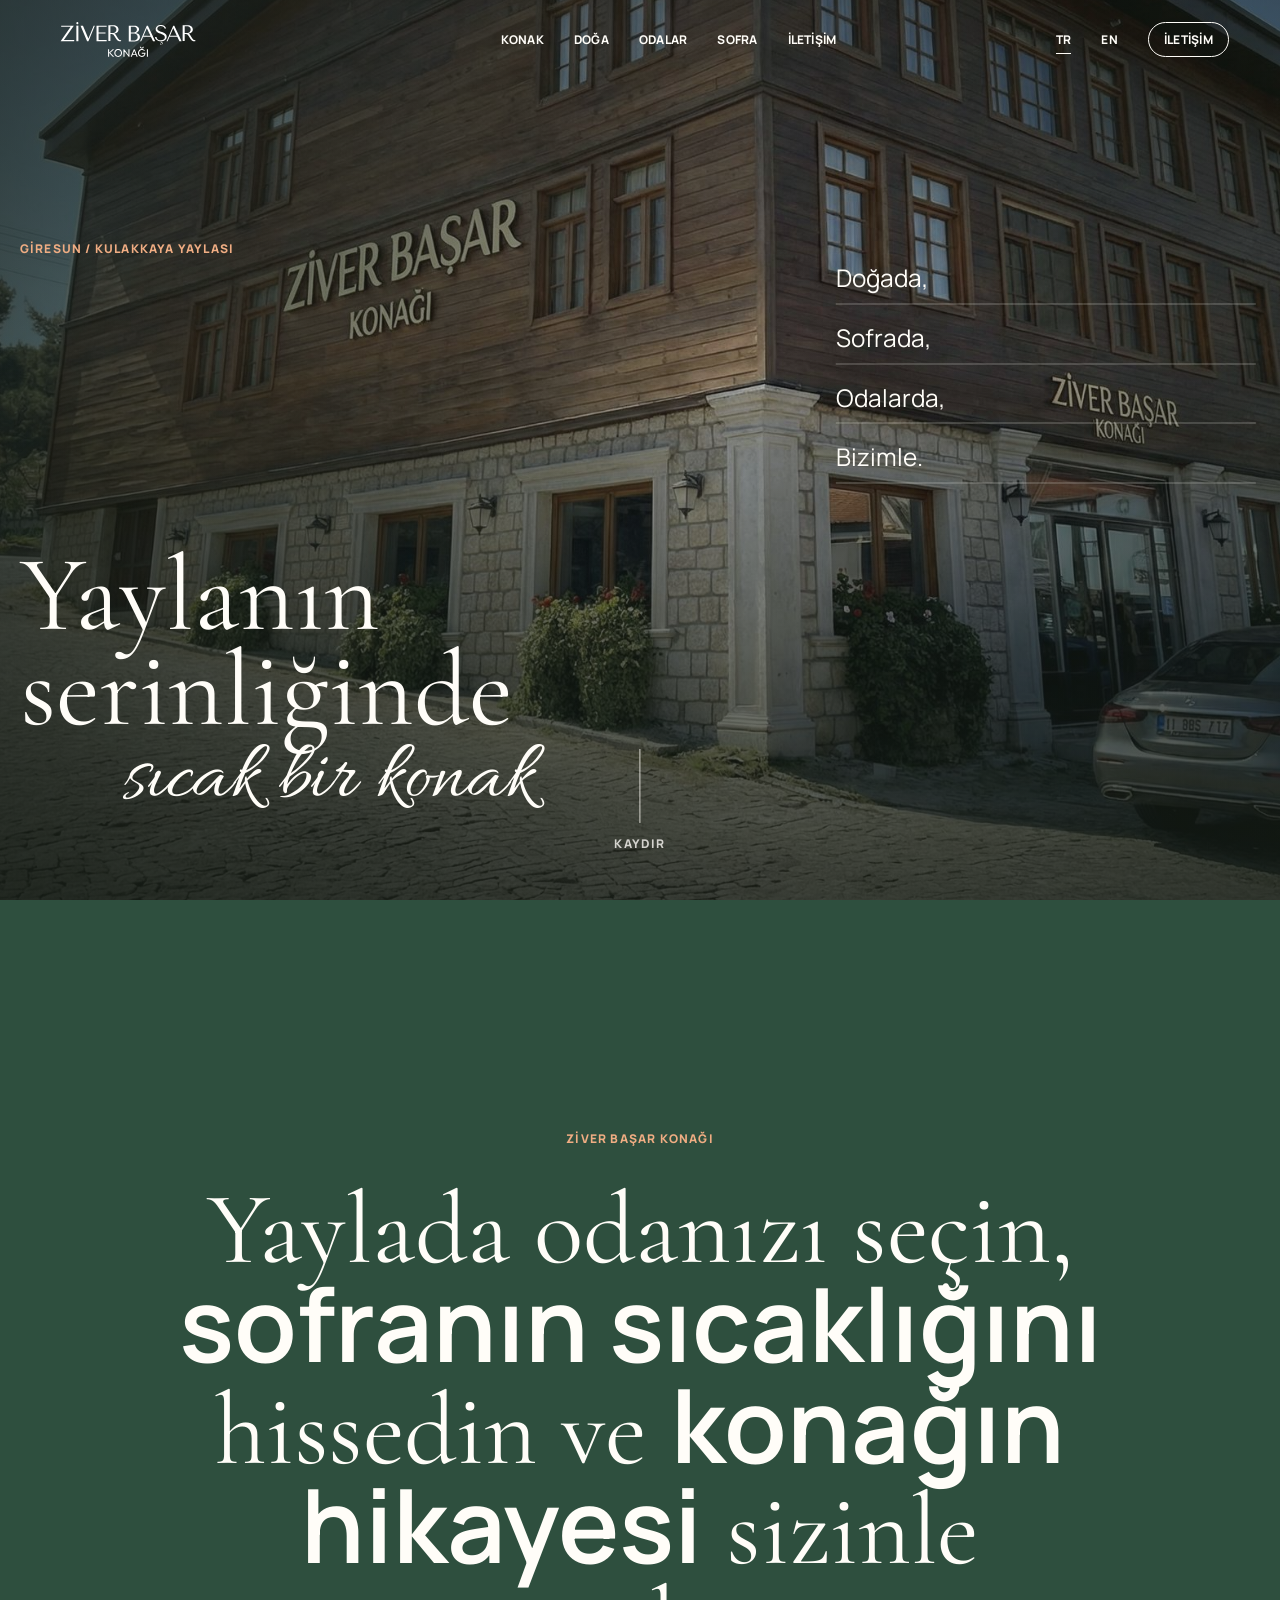
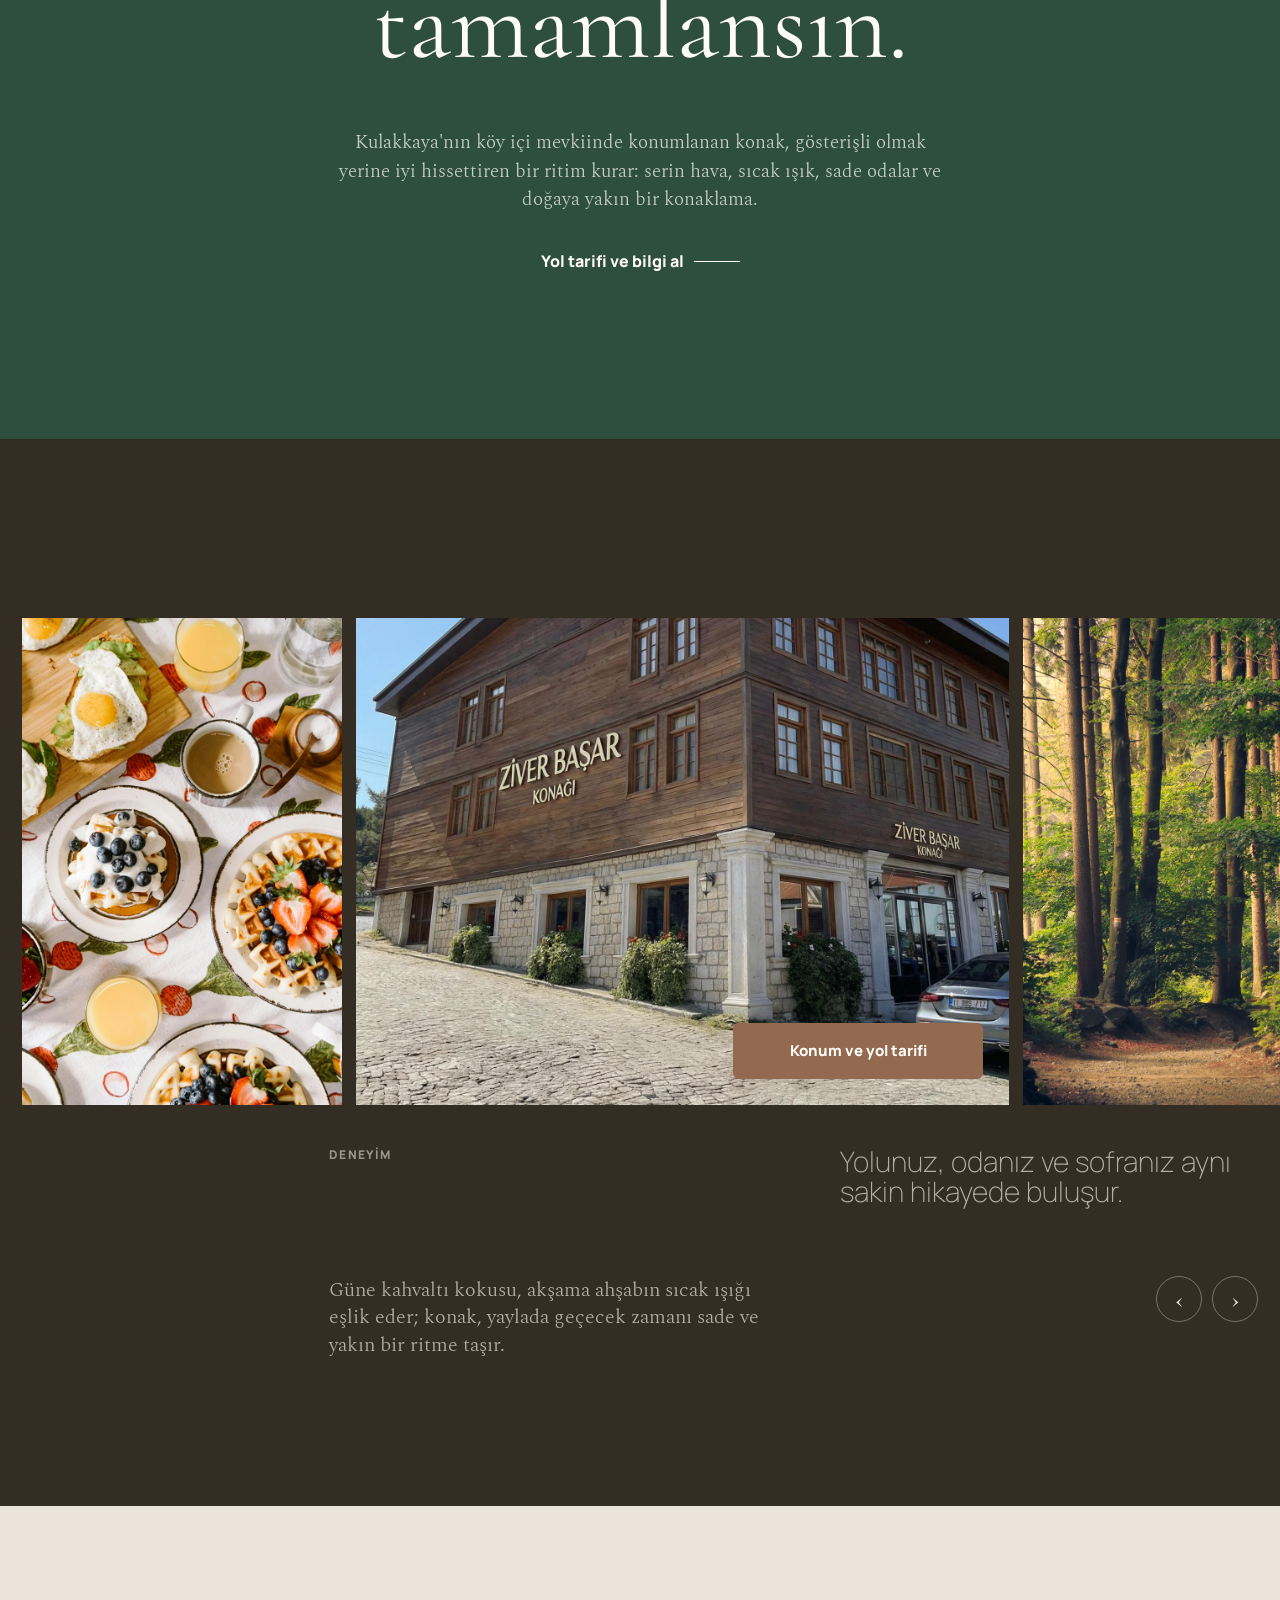
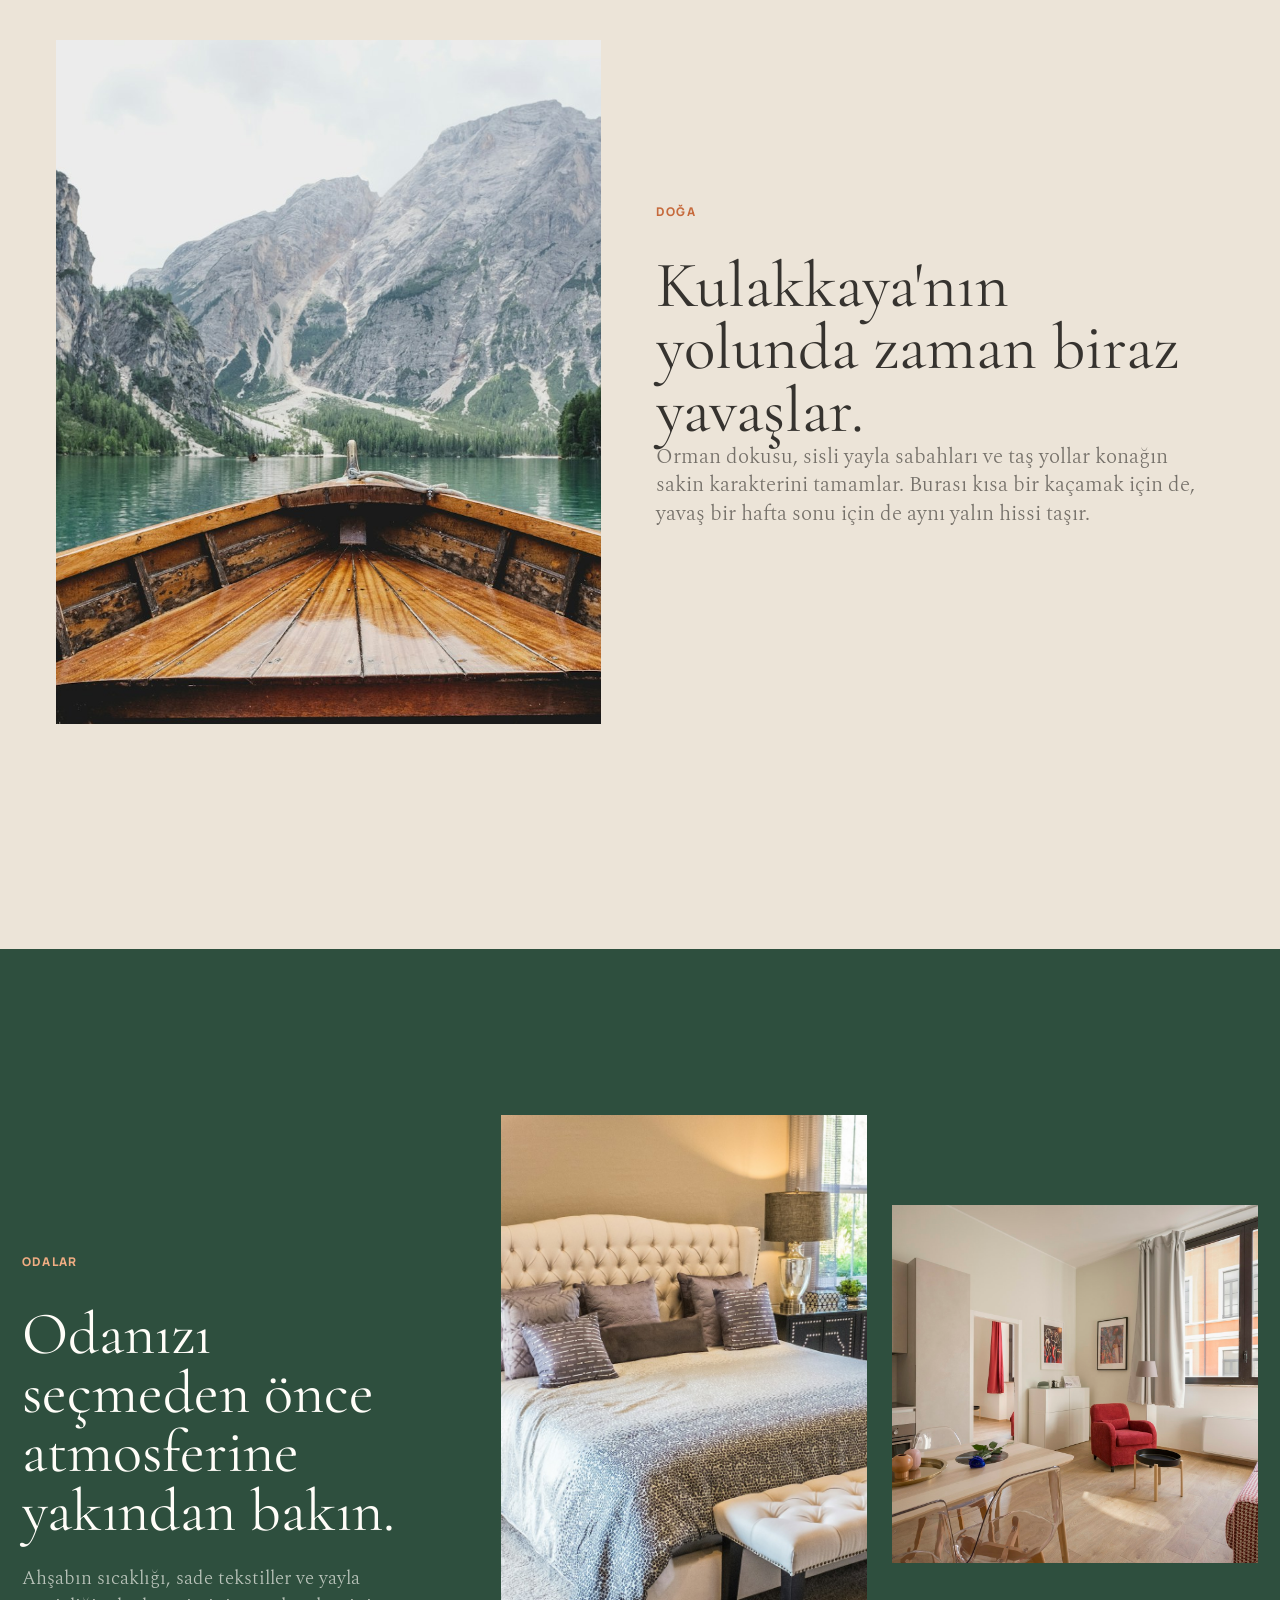
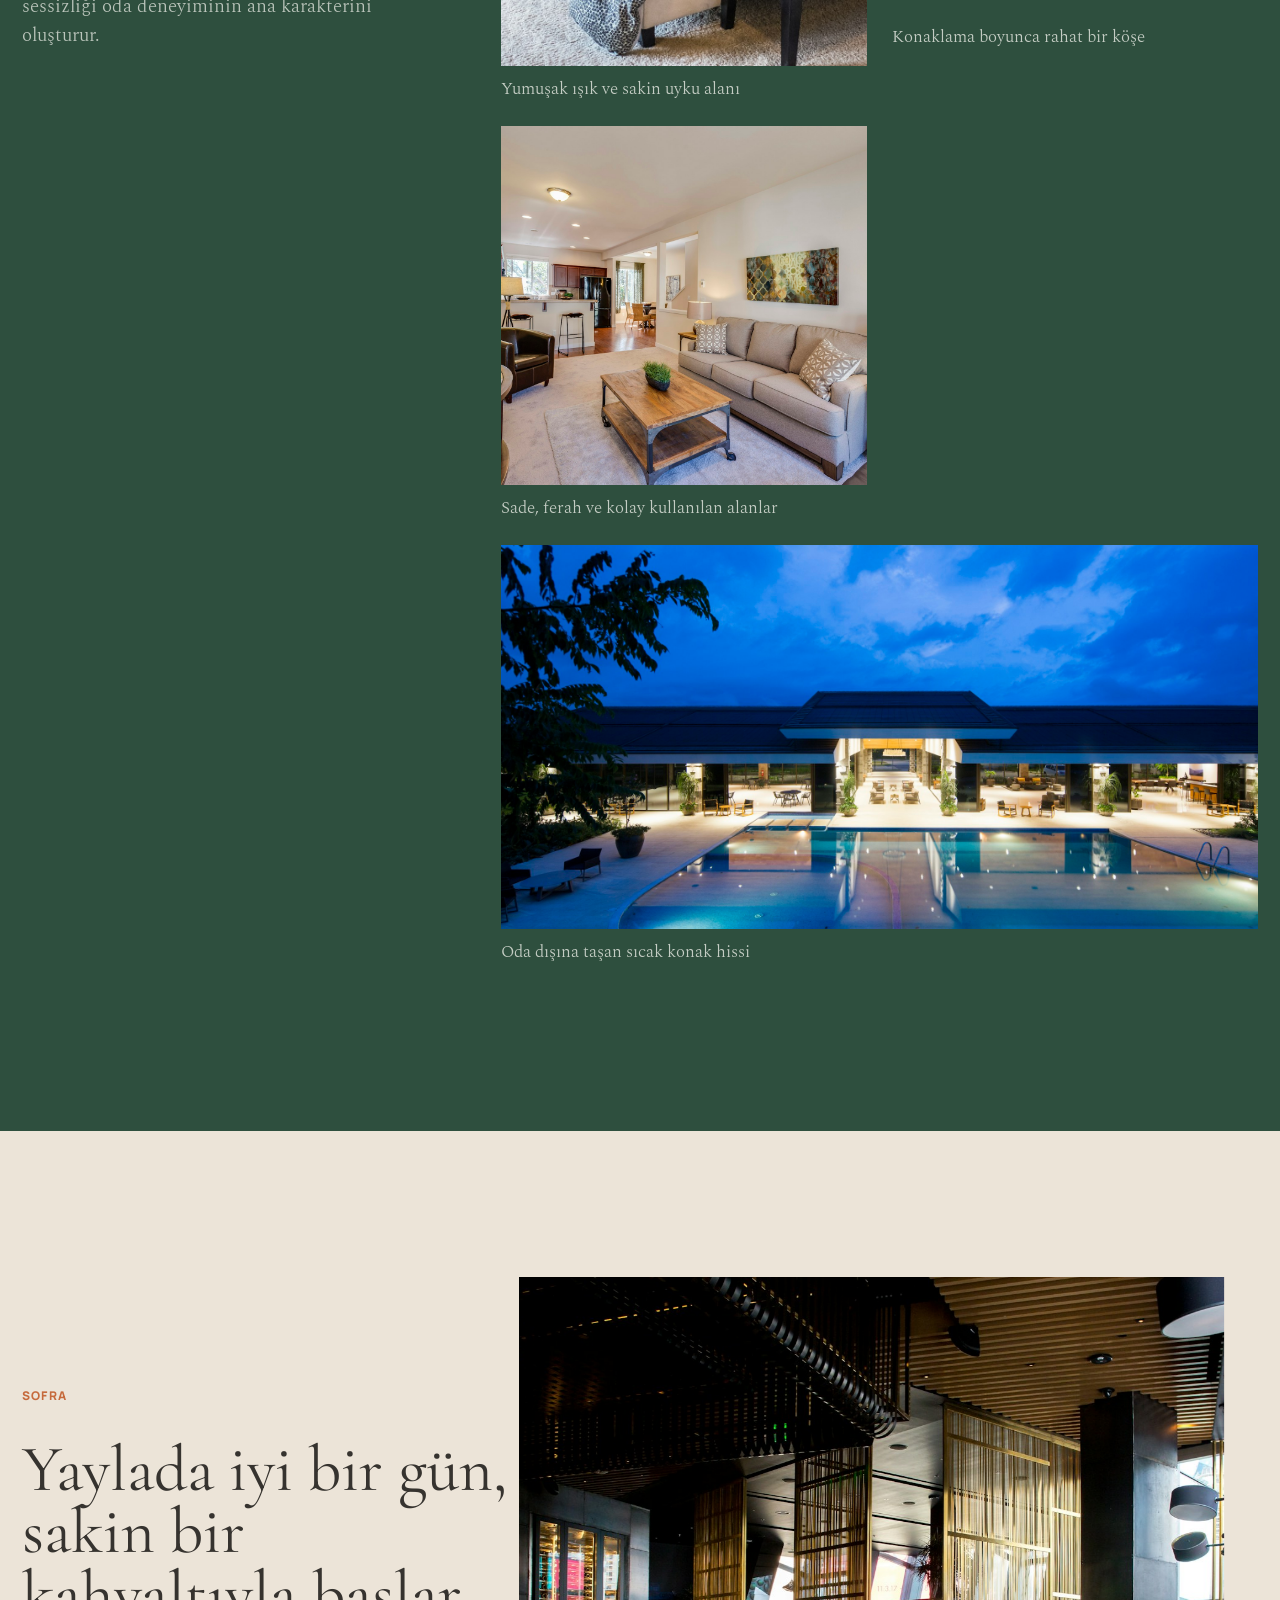
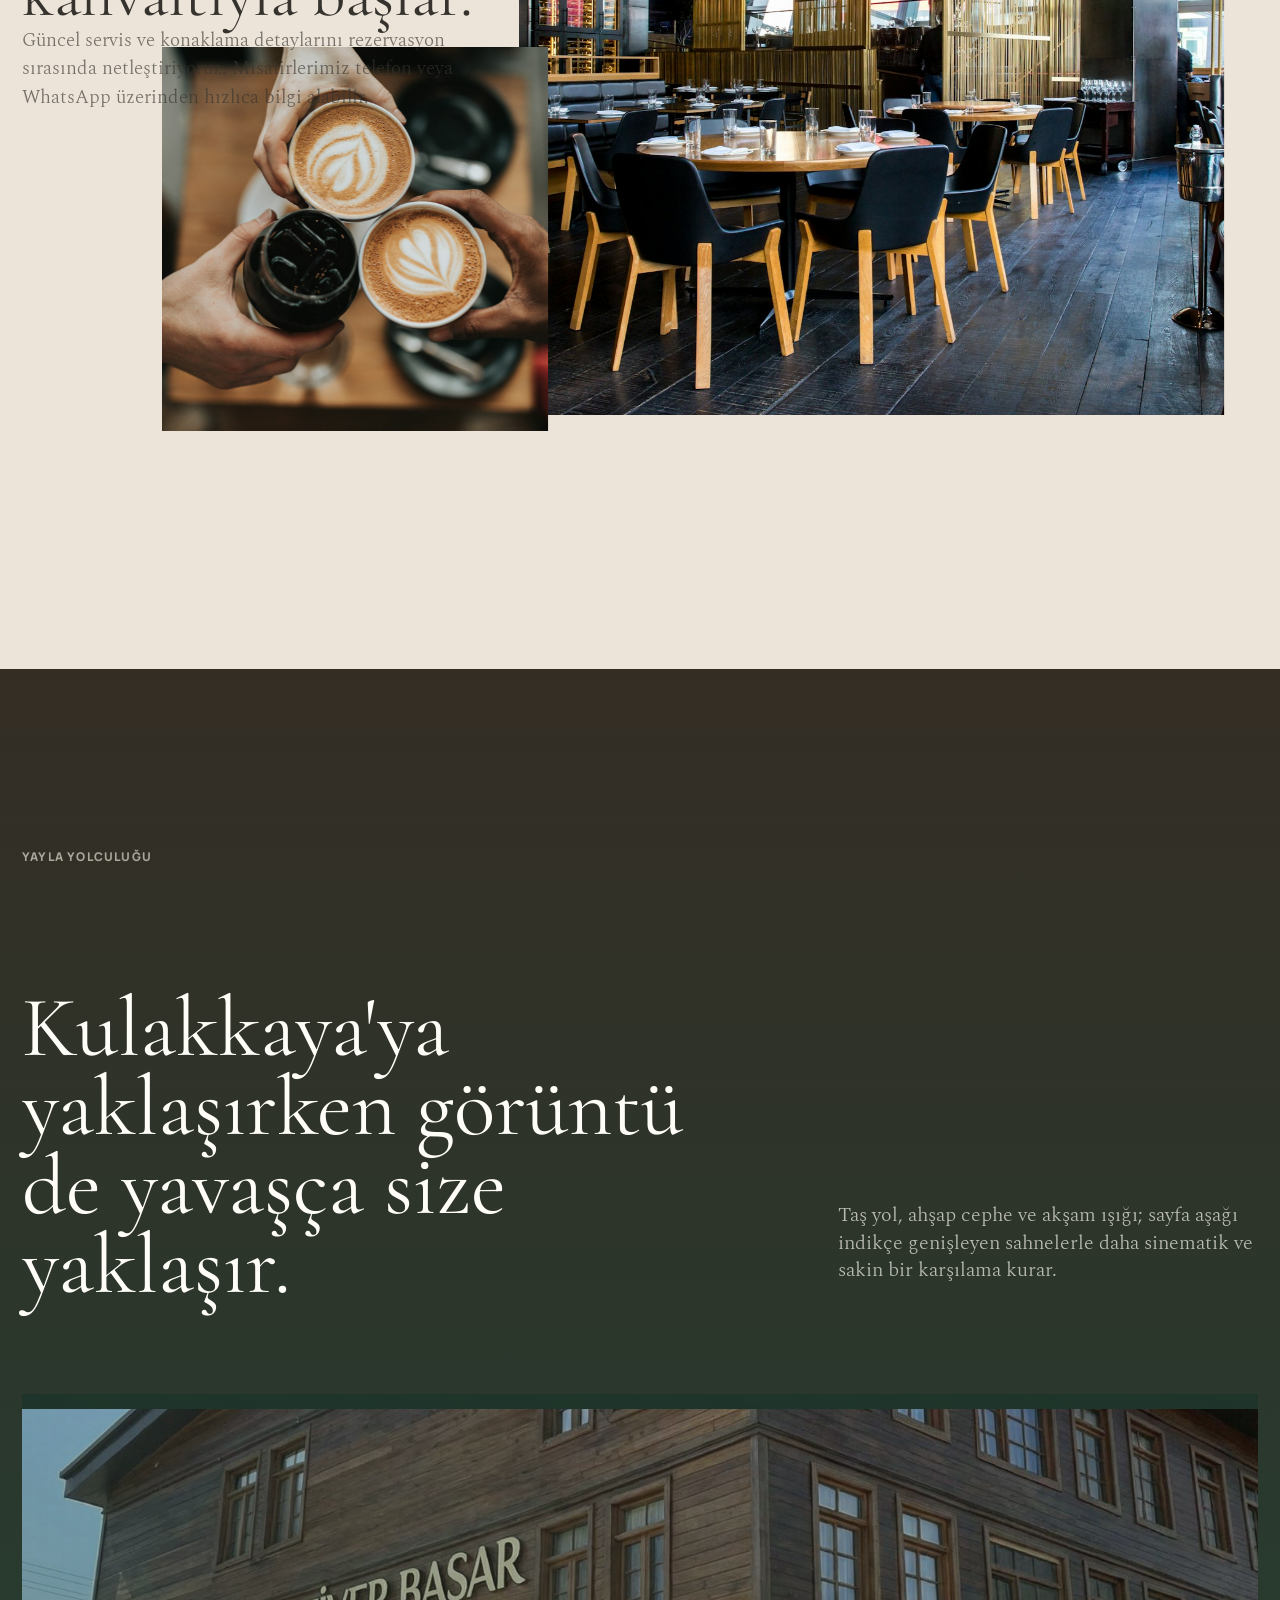
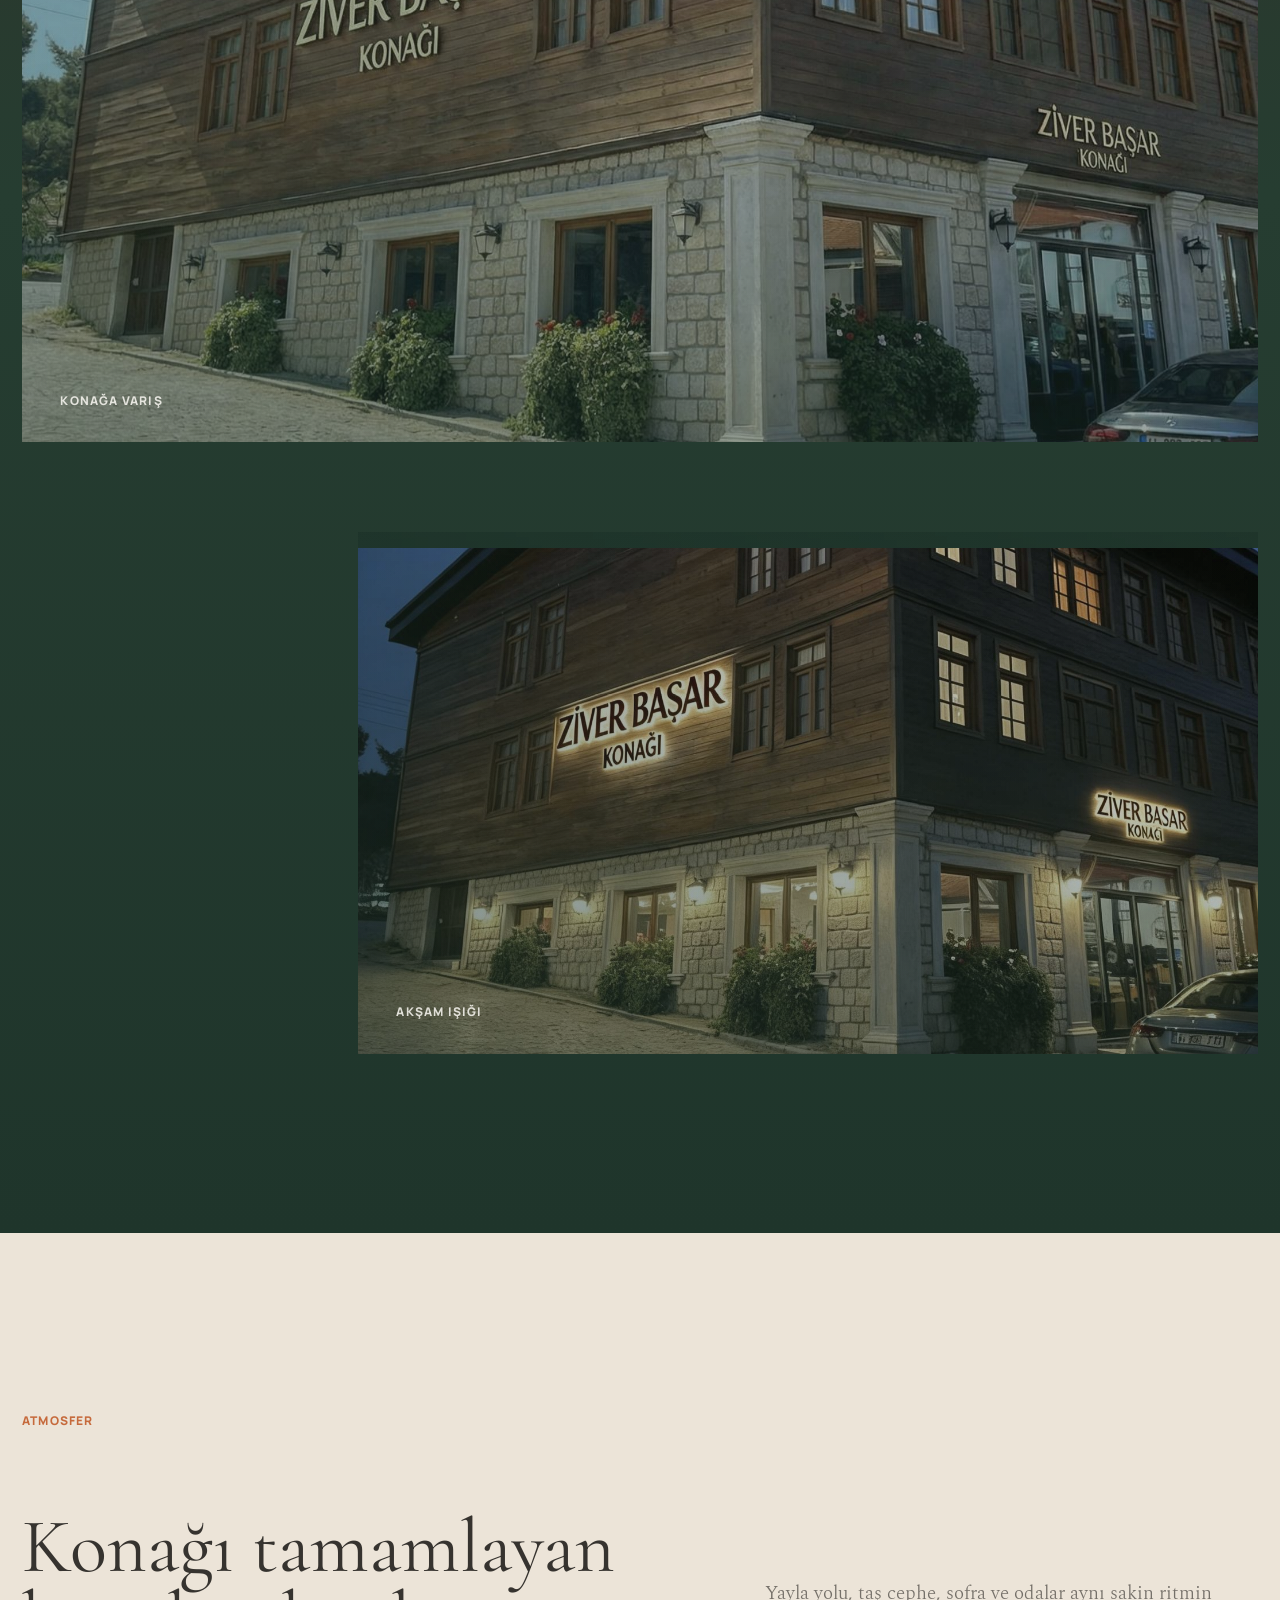
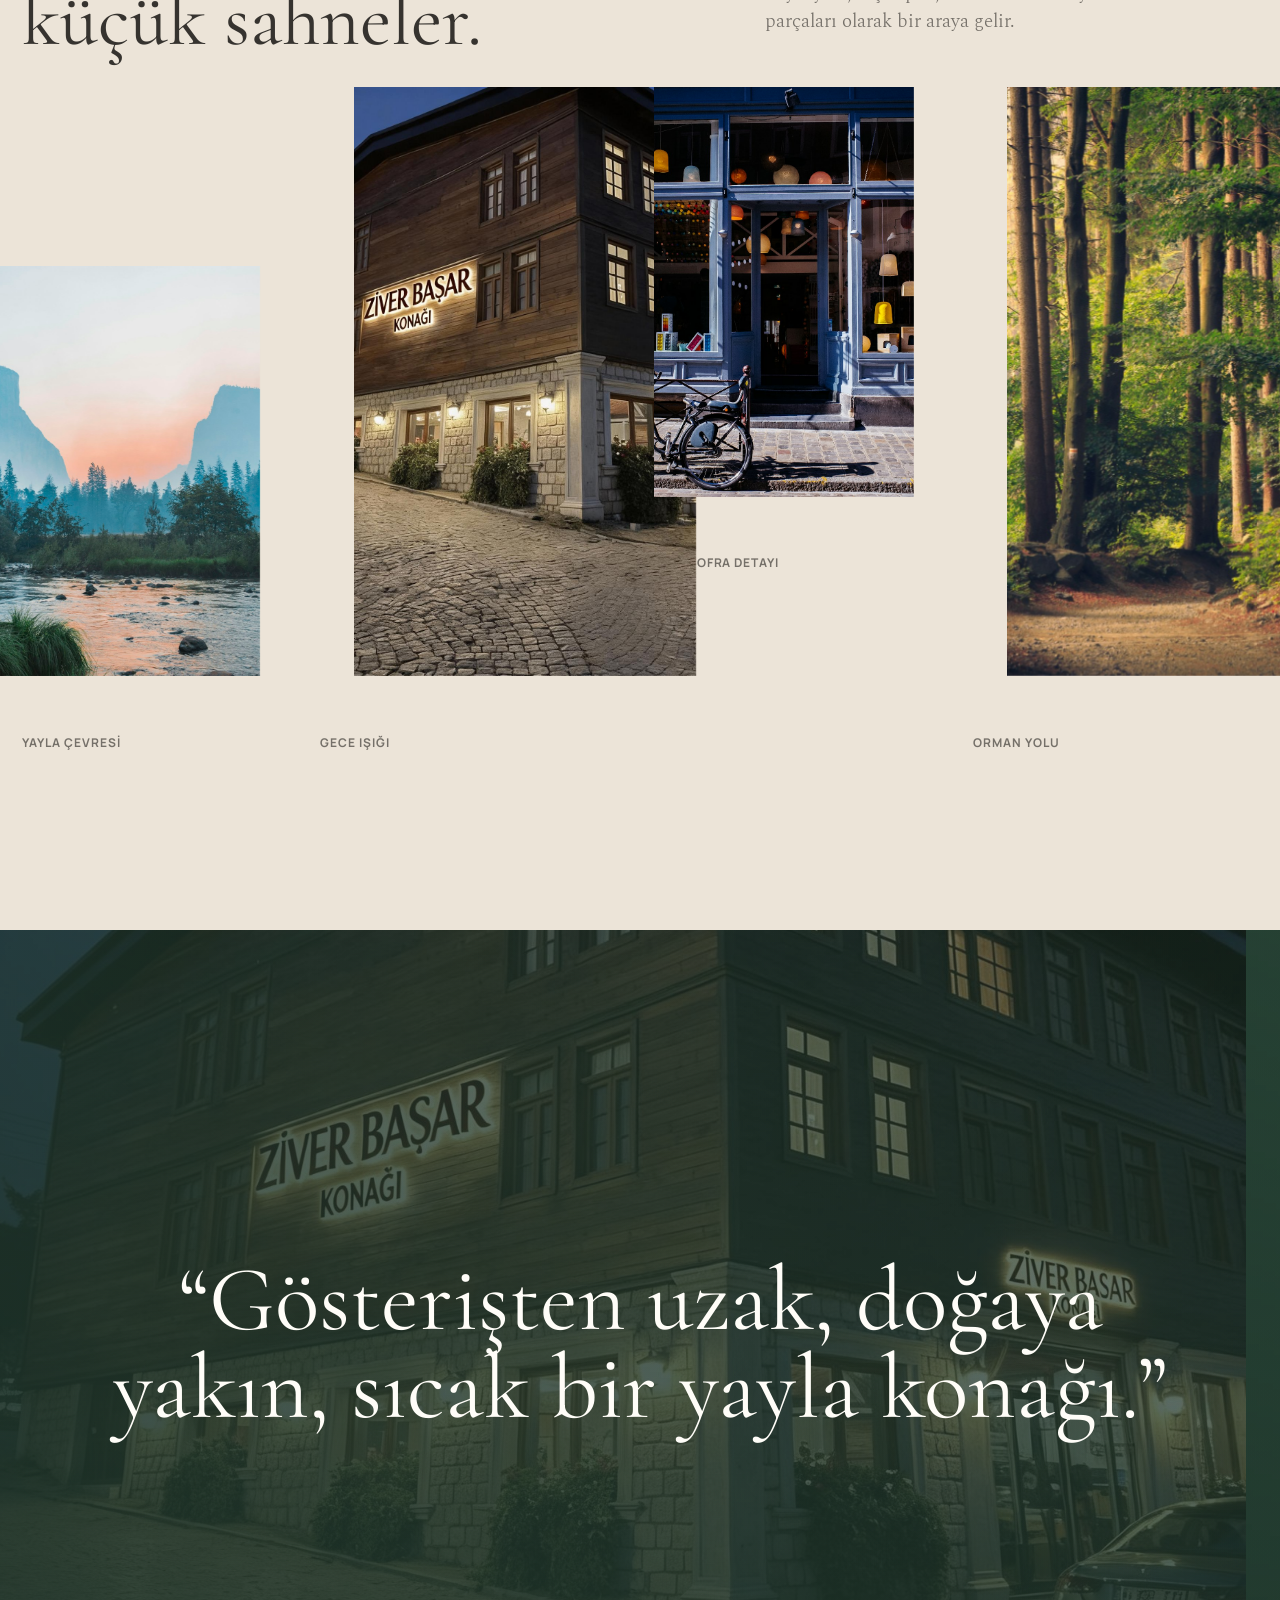
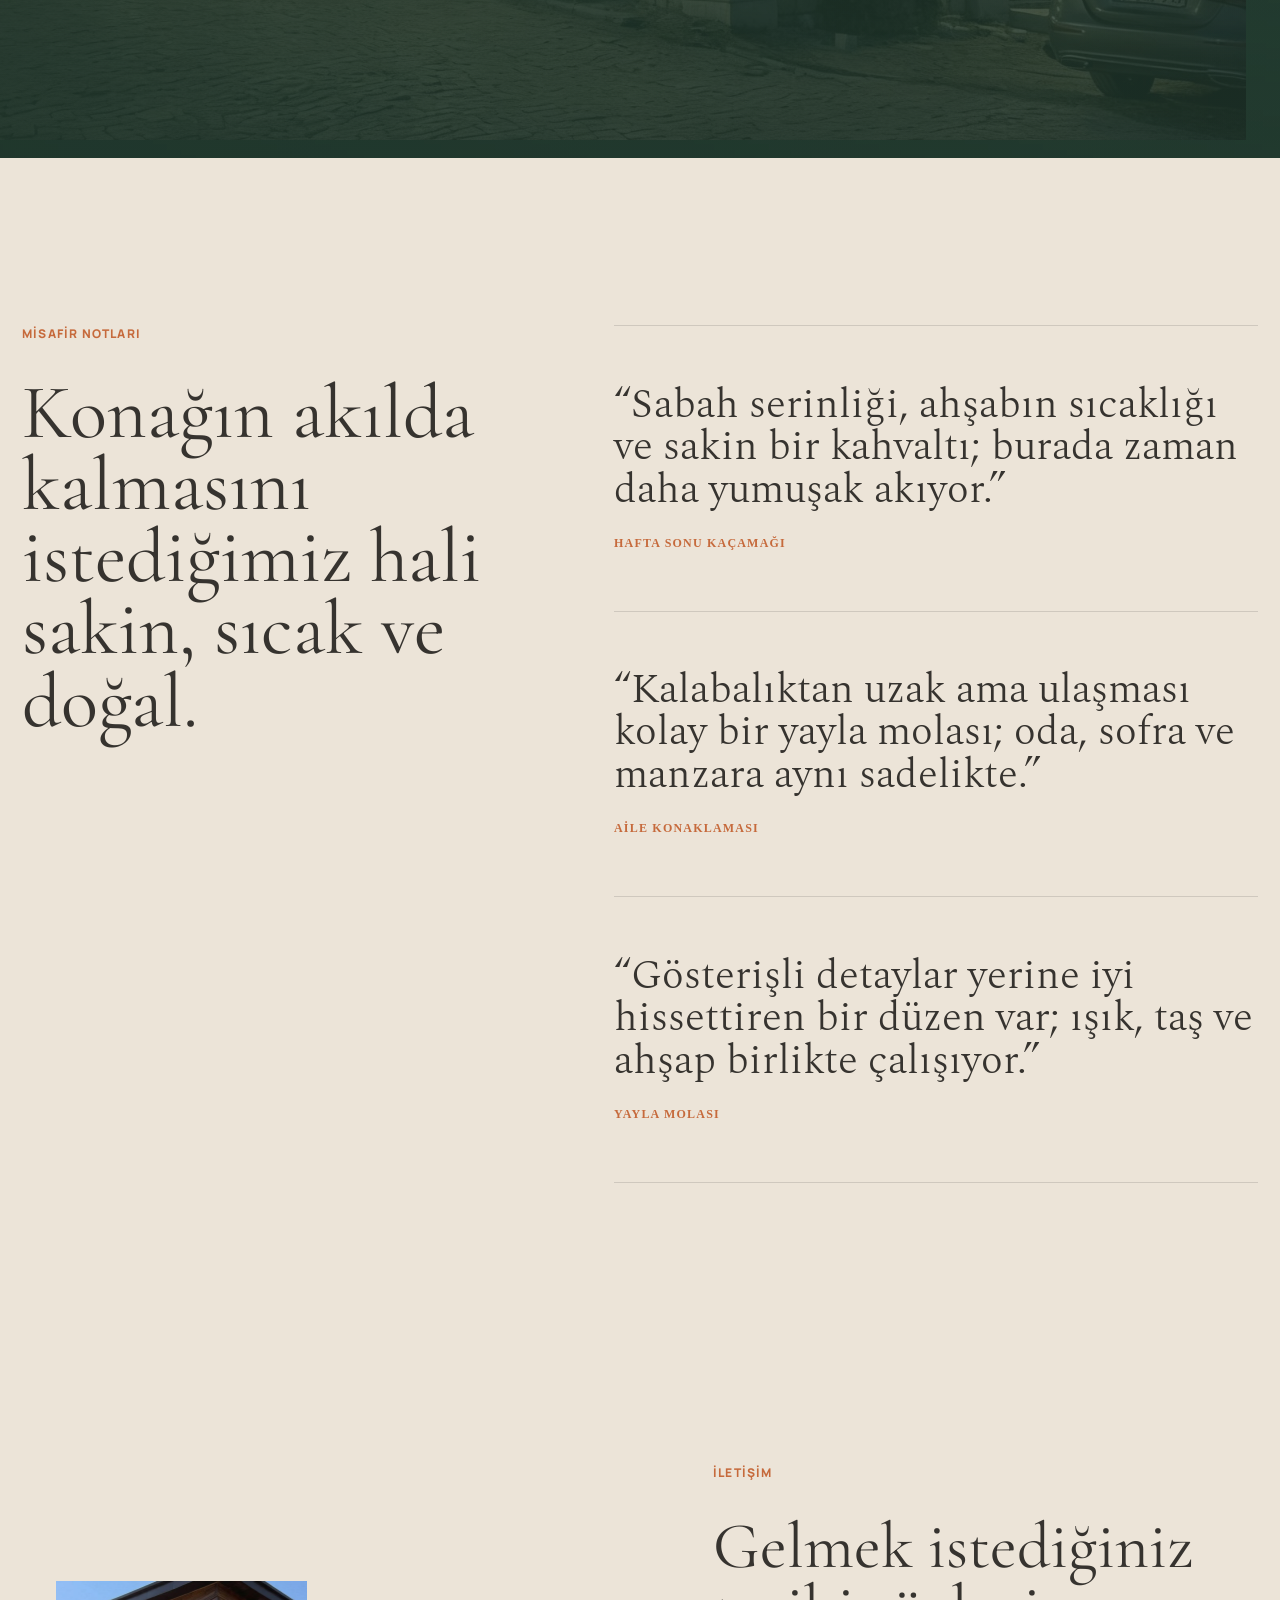
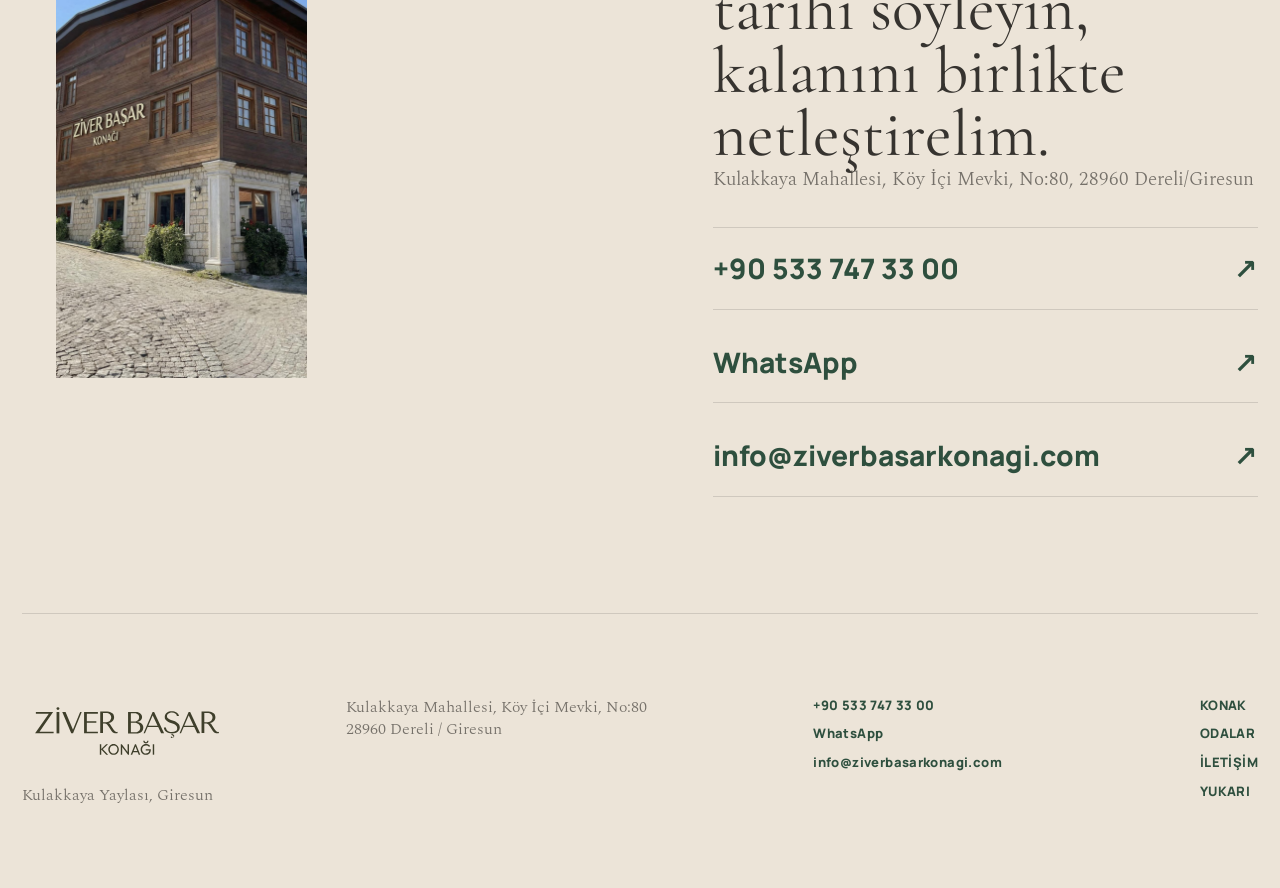
==== commit f3382cbb: "Add scroll-grow scenes and guest notes" ====
--- a/index.html
+++ b/index.html
@@ -199,6 +199,25 @@
         <img class="broken-small parallax-media" src="assets/stock/coffee-detail.jpg" alt="Kahve ve masa detayı" />
       </section>
 
+      <section class="scroll-grow scene dark-section" data-theme="dark" aria-label="Büyüyen yayla sahneleri">
+        <div class="section-shell grow-intro">
+          <p class="micro">Yayla Yolculuğu</p>
+          <h2>Kulakkaya'ya yaklaşırken görüntü de yavaşça size yaklaşır.</h2>
+          <p>
+            Taş yol, ahşap cephe ve akşam ışığı; sayfa aşağı indikçe genişleyen
+            sahnelerle daha sinematik ve sakin bir karşılama kurar.
+          </p>
+        </div>
+        <figure class="grow-frame grow-frame-wide" data-grow-image>
+          <img src="assets/photos/day.jpeg" alt="Ziver Başar Konağı gündüz cephe görünümü" />
+          <figcaption>Konağa varış</figcaption>
+        </figure>
+        <figure class="grow-frame grow-frame-float" data-grow-image>
+          <img src="assets/photos/night.jpeg" alt="Ziver Başar Konağı gece ışıkları" />
+          <figcaption>Akşam ışığı</figcaption>
+        </figure>
+      </section>
+
       <section class="atmosphere-section scene" data-theme="light" aria-label="Konağın atmosferi">
         <div class="section-shell atmosphere-intro reveal-block">
           <p class="micro">Atmosfer</p>
@@ -236,6 +255,35 @@
           <blockquote>
             “Gösterişten uzak, doğaya yakın, sıcak bir yayla konağı.”
           </blockquote>
+        </div>
+      </section>
+
+      <section class="testimonials scene" data-theme="light" aria-label="Misafir notları">
+        <div class="section-shell testimonial-layout">
+          <div class="testimonial-heading reveal-block">
+            <p class="micro">Misafir Notları</p>
+            <h2>Konağın akılda kalmasını istediğimiz hali sakin, sıcak ve doğal.</h2>
+          </div>
+          <div class="testimonial-list">
+            <article class="testimonial-card reveal-block">
+              <blockquote>
+                “Sabah serinliği, ahşabın sıcaklığı ve sakin bir kahvaltı; burada zaman daha yumuşak akıyor.”
+              </blockquote>
+              <p>Hafta sonu kaçamağı</p>
+            </article>
+            <article class="testimonial-card reveal-block">
+              <blockquote>
+                “Kalabalıktan uzak ama ulaşması kolay bir yayla molası; oda, sofra ve manzara aynı sadelikte.”
+              </blockquote>
+              <p>Aile konaklaması</p>
+            </article>
+            <article class="testimonial-card reveal-block">
+              <blockquote>
+                “Gösterişli detaylar yerine iyi hissettiren bir düzen var; ışık, taş ve ahşap birlikte çalışıyor.”
+              </blockquote>
+              <p>Yayla molası</p>
+            </article>
+          </div>
         </div>
       </section>
 
--- a/styles.css
+++ b/styles.css
@@ -918,6 +918,92 @@
   margin-top: -6vw;
 }
 
+.scroll-grow {
+  display: grid;
+  gap: clamp(38px, 7vw, 106px);
+  min-height: auto;
+  padding: clamp(104px, 14vw, 220px) 0;
+  overflow: hidden;
+  background:
+    linear-gradient(180deg, #342d24 0%, #263d31 52%, #1f352b 100%);
+}
+
+.grow-intro {
+  display: grid;
+  grid-template-columns: minmax(300px, 0.95fr) minmax(280px, 0.55fr);
+  gap: clamp(28px, 7vw, 112px);
+  align-items: end;
+}
+
+.grow-intro .micro {
+  grid-column: 1 / -1;
+  color: rgba(236, 228, 216, 0.66);
+}
+
+.grow-intro h2 {
+  max-width: 900px;
+  color: var(--white);
+  font-size: clamp(48px, 6.7vw, 112px);
+  line-height: 0.92;
+}
+
+.grow-intro p:not(.micro) {
+  max-width: 480px;
+  color: rgba(255, 253, 248, 0.68);
+  font-family: var(--font-text);
+  font-size: clamp(20px, 1.45vw, 26px);
+  font-weight: 300;
+  line-height: 1.38;
+}
+
+.grow-frame {
+  position: relative;
+  width: min(1180px, calc(100% - 44px));
+  height: clamp(420px, 72svh, 860px);
+  margin: 0 auto;
+  overflow: hidden;
+  background: var(--forest-deep);
+}
+
+.grow-frame-wide {
+  width: min(1500px, calc(100% - 44px));
+}
+
+.grow-frame-float {
+  width: min(900px, calc(100% - 44px));
+  height: clamp(360px, 58svh, 700px);
+  margin-right: max(22px, calc((100vw - 1380px) / 2));
+}
+
+.grow-frame img {
+  width: 100%;
+  height: 112%;
+  object-fit: cover;
+  transform: translate3d(0, 22px, 0) scale(1.02);
+}
+
+.grow-frame::after {
+  content: "";
+  position: absolute;
+  inset: 0;
+  background:
+    linear-gradient(180deg, rgba(31, 53, 43, 0.12), rgba(31, 53, 43, 0.42)),
+    linear-gradient(90deg, rgba(31, 53, 43, 0.28), rgba(31, 53, 43, 0));
+  pointer-events: none;
+}
+
+.grow-frame figcaption {
+  position: absolute;
+  left: clamp(20px, 3vw, 48px);
+  bottom: clamp(18px, 2.6vw, 42px);
+  z-index: 2;
+  color: rgba(255, 253, 248, 0.82);
+  font-size: 12px;
+  font-weight: 800;
+  letter-spacing: 0.1em;
+  text-transform: uppercase;
+}
+
 .quote-section {
   display: grid;
   align-items: center;
@@ -954,6 +1040,63 @@
   margin: 0 auto;
   font-size: clamp(48px, 7.2vw, 112px);
   line-height: 0.96;
+}
+
+.testimonials {
+  display: grid;
+  align-items: center;
+  min-height: 100svh;
+  padding: clamp(92px, 13vw, 190px) 0;
+}
+
+.testimonial-layout {
+  display: grid;
+  grid-template-columns: minmax(300px, 0.76fr) minmax(360px, 1fr);
+  gap: clamp(42px, 8vw, 130px);
+  align-items: start;
+}
+
+.testimonial-heading {
+  position: sticky;
+  top: 132px;
+}
+
+.testimonial-heading h2 {
+  max-width: 620px;
+  font-size: clamp(48px, 6vw, 92px);
+  line-height: 0.94;
+}
+
+.testimonial-list {
+  display: grid;
+  border-top: 1px solid var(--line);
+}
+
+.testimonial-card {
+  display: grid;
+  gap: 24px;
+  padding: clamp(28px, 4.5vw, 66px) 0;
+  border-bottom: 1px solid var(--line);
+}
+
+.testimonial-card blockquote {
+  max-width: 760px;
+  margin: 0;
+  color: var(--ink);
+  font-family: var(--font-text);
+  font-size: clamp(31px, 3.2vw, 54px);
+  font-weight: 300;
+  line-height: 1.04;
+  text-align: left;
+}
+
+.testimonial-card p {
+  margin: 0;
+  color: var(--rust);
+  font-size: 12px;
+  font-weight: 800;
+  letter-spacing: 0.1em;
+  text-transform: uppercase;
 }
 
 .atmosphere-section {
@@ -1142,6 +1285,7 @@
 .split-media,
 .broken-large,
 .broken-small,
+.grow-frame img,
 .atmosphere-card img,
 .contact-map video,
 .contact-map iframe,
@@ -1198,6 +1342,8 @@
   .scroll-gallery,
   .split-story,
   .rooms-layout,
+  .grow-intro,
+  .testimonial-layout,
   .contact-stage {
     grid-template-columns: 1fr;
   }
@@ -1288,6 +1434,15 @@
     grid-template-columns: 1fr;
   }
 
+  .grow-frame-float {
+    margin-right: auto;
+  }
+
+  .testimonial-heading {
+    position: relative;
+    top: auto;
+  }
+
   .atmosphere-intro,
   .atmosphere-grid {
     grid-template-columns: 1fr 1fr;
@@ -1328,6 +1483,8 @@
   .split-story,
   .rooms-layout,
   .broken-grid,
+  .grow-intro,
+  .grow-frame,
   .contact-stage,
   .footer {
     width: calc(100% - 28px);
@@ -1409,6 +1566,26 @@
     grid-template-columns: 1fr;
   }
 
+  .scroll-grow {
+    gap: 34px;
+    padding: 190px 0 86px;
+  }
+
+  .grow-frame,
+  .grow-frame-wide,
+  .grow-frame-float {
+    width: calc(100% - 28px);
+    height: min(116vw, 560px);
+  }
+
+  .testimonial-card blockquote {
+    font-size: clamp(29px, 9vw, 44px);
+  }
+
+  .testimonials {
+    padding-top: 190px;
+  }
+
   .footer {
     grid-template-columns: 1fr;
   }
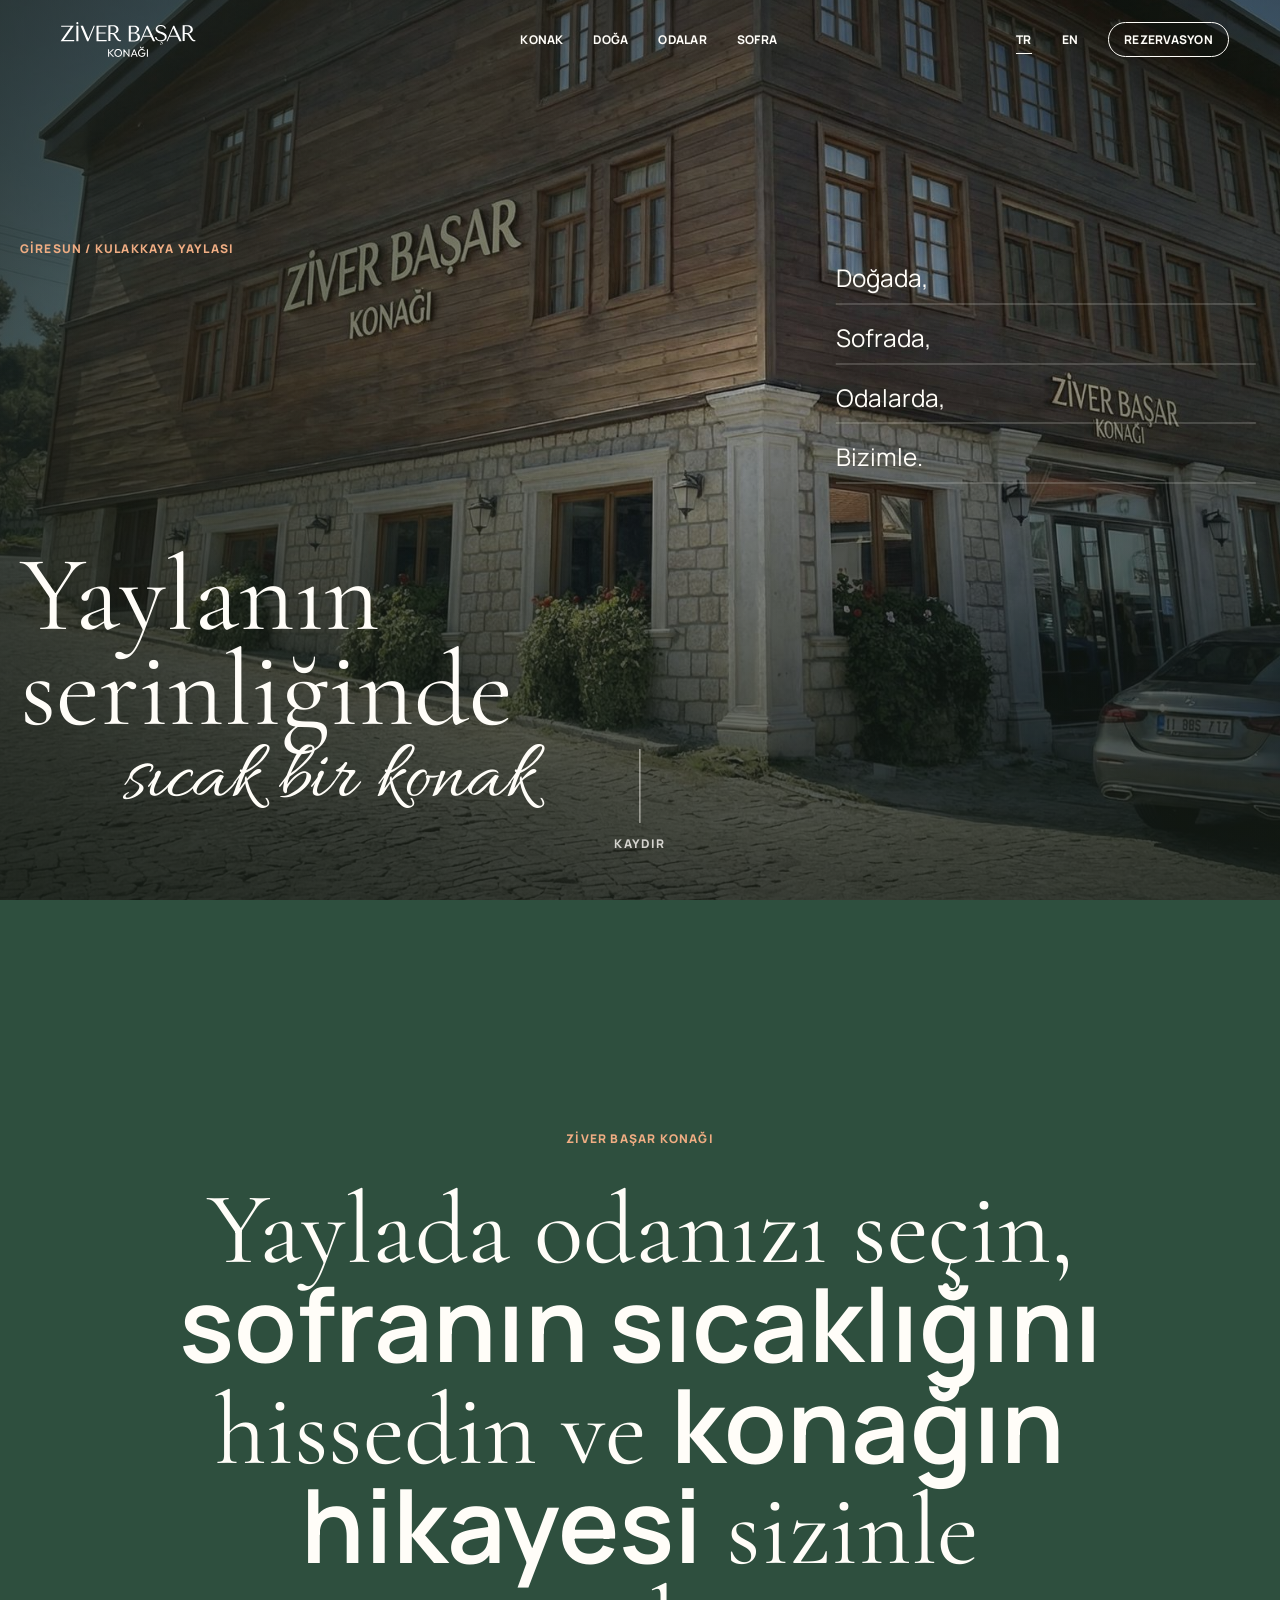
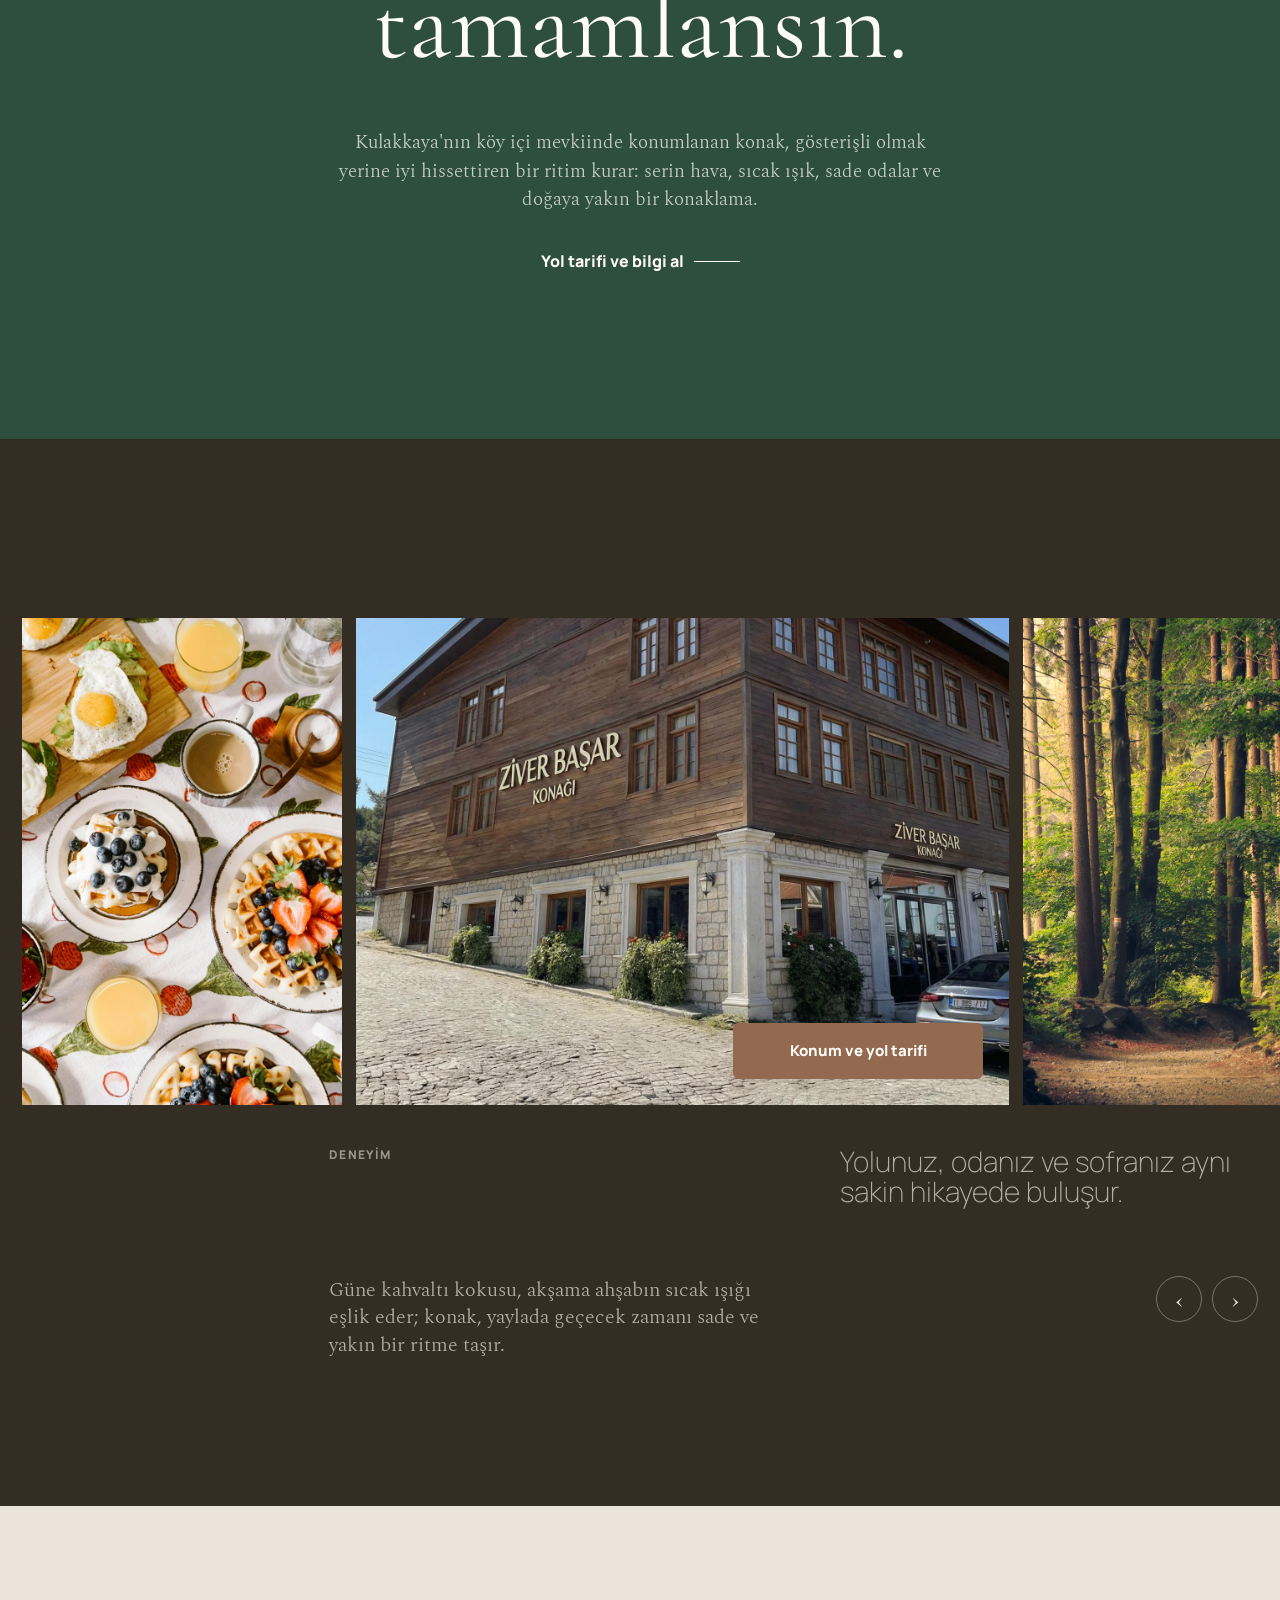
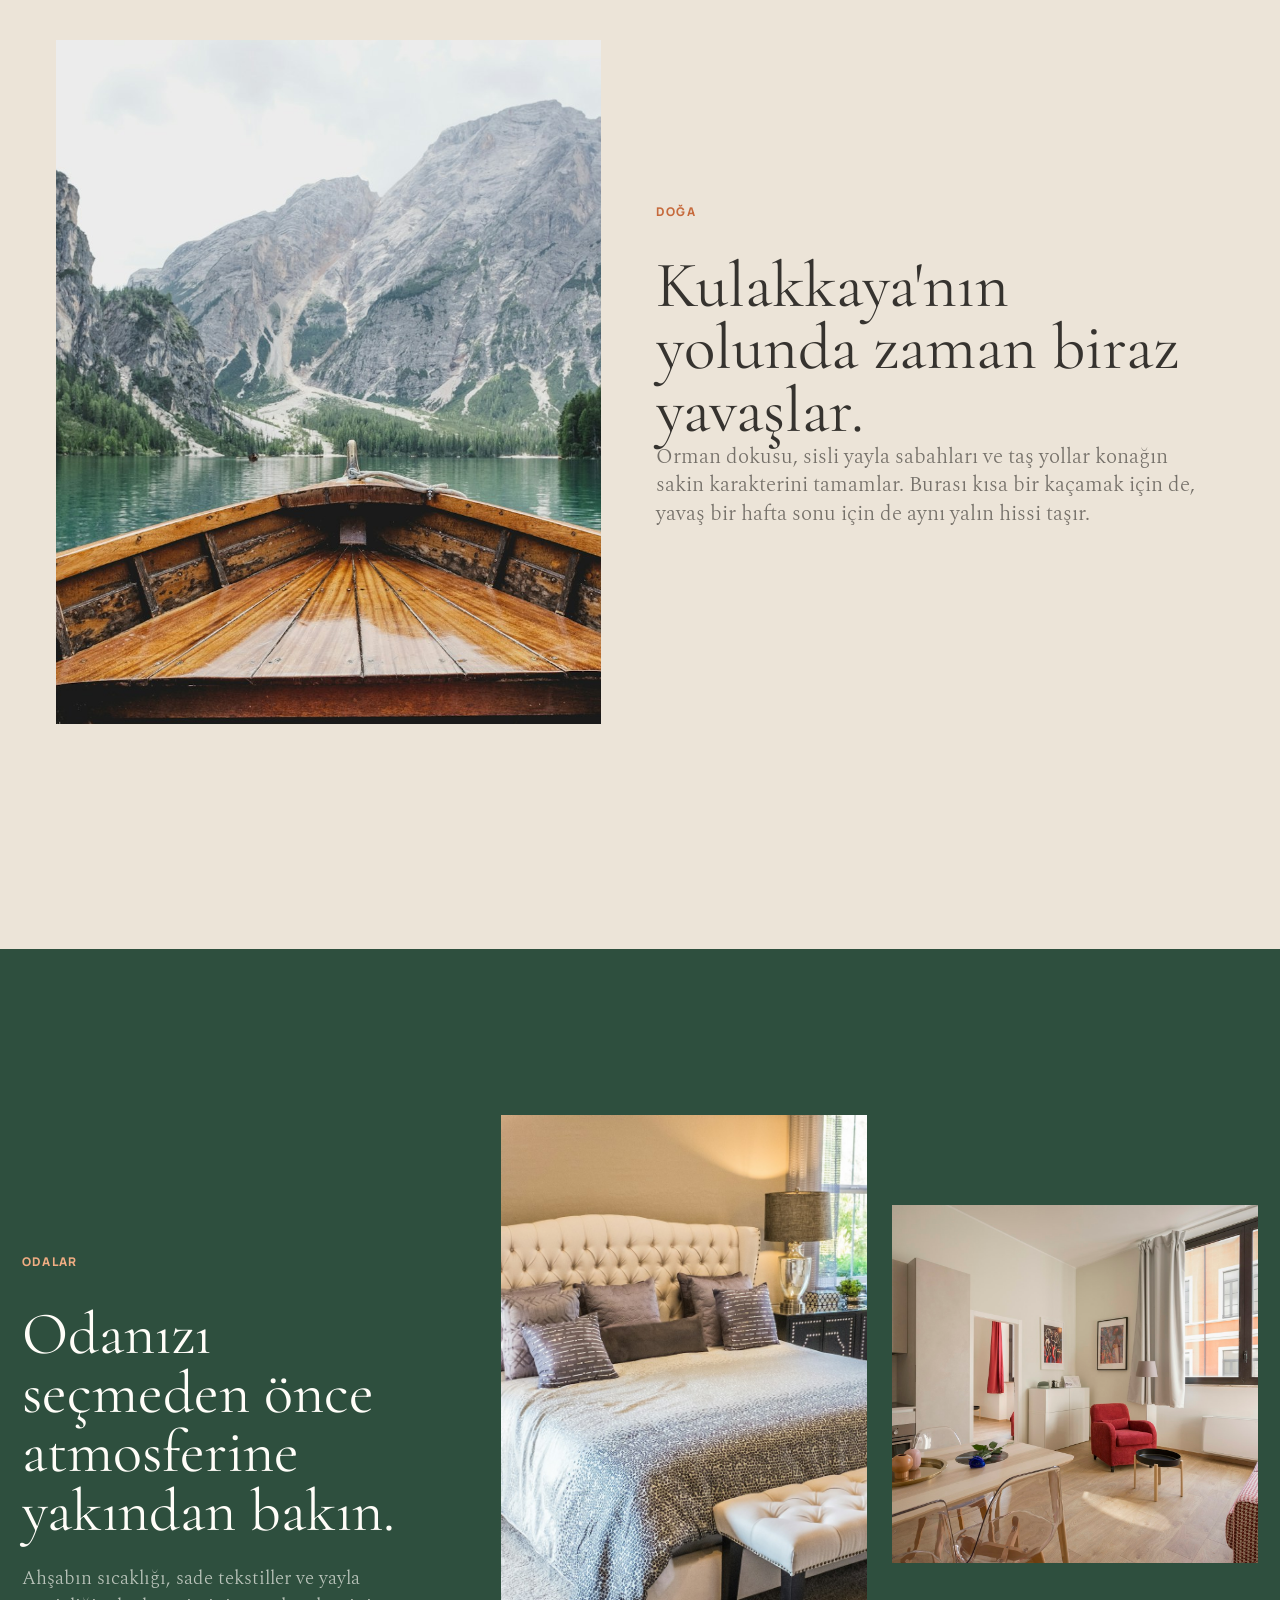
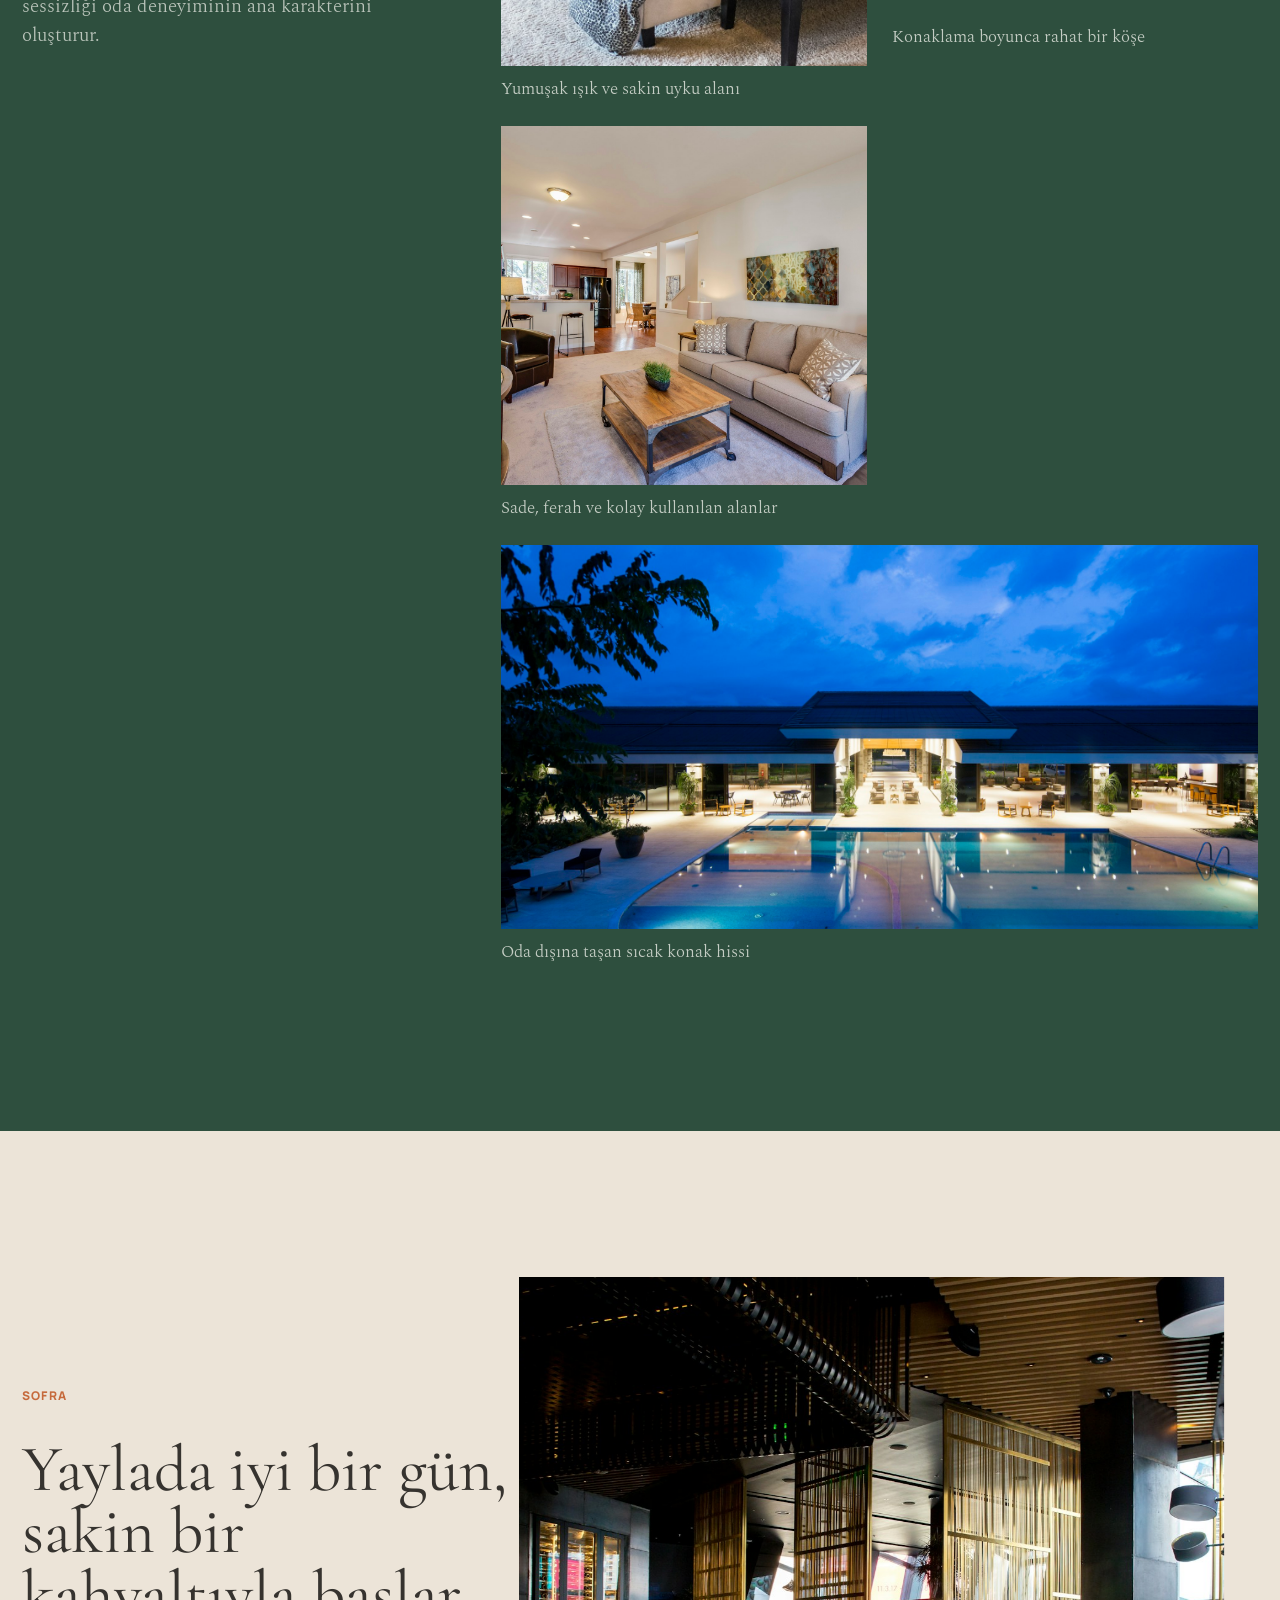
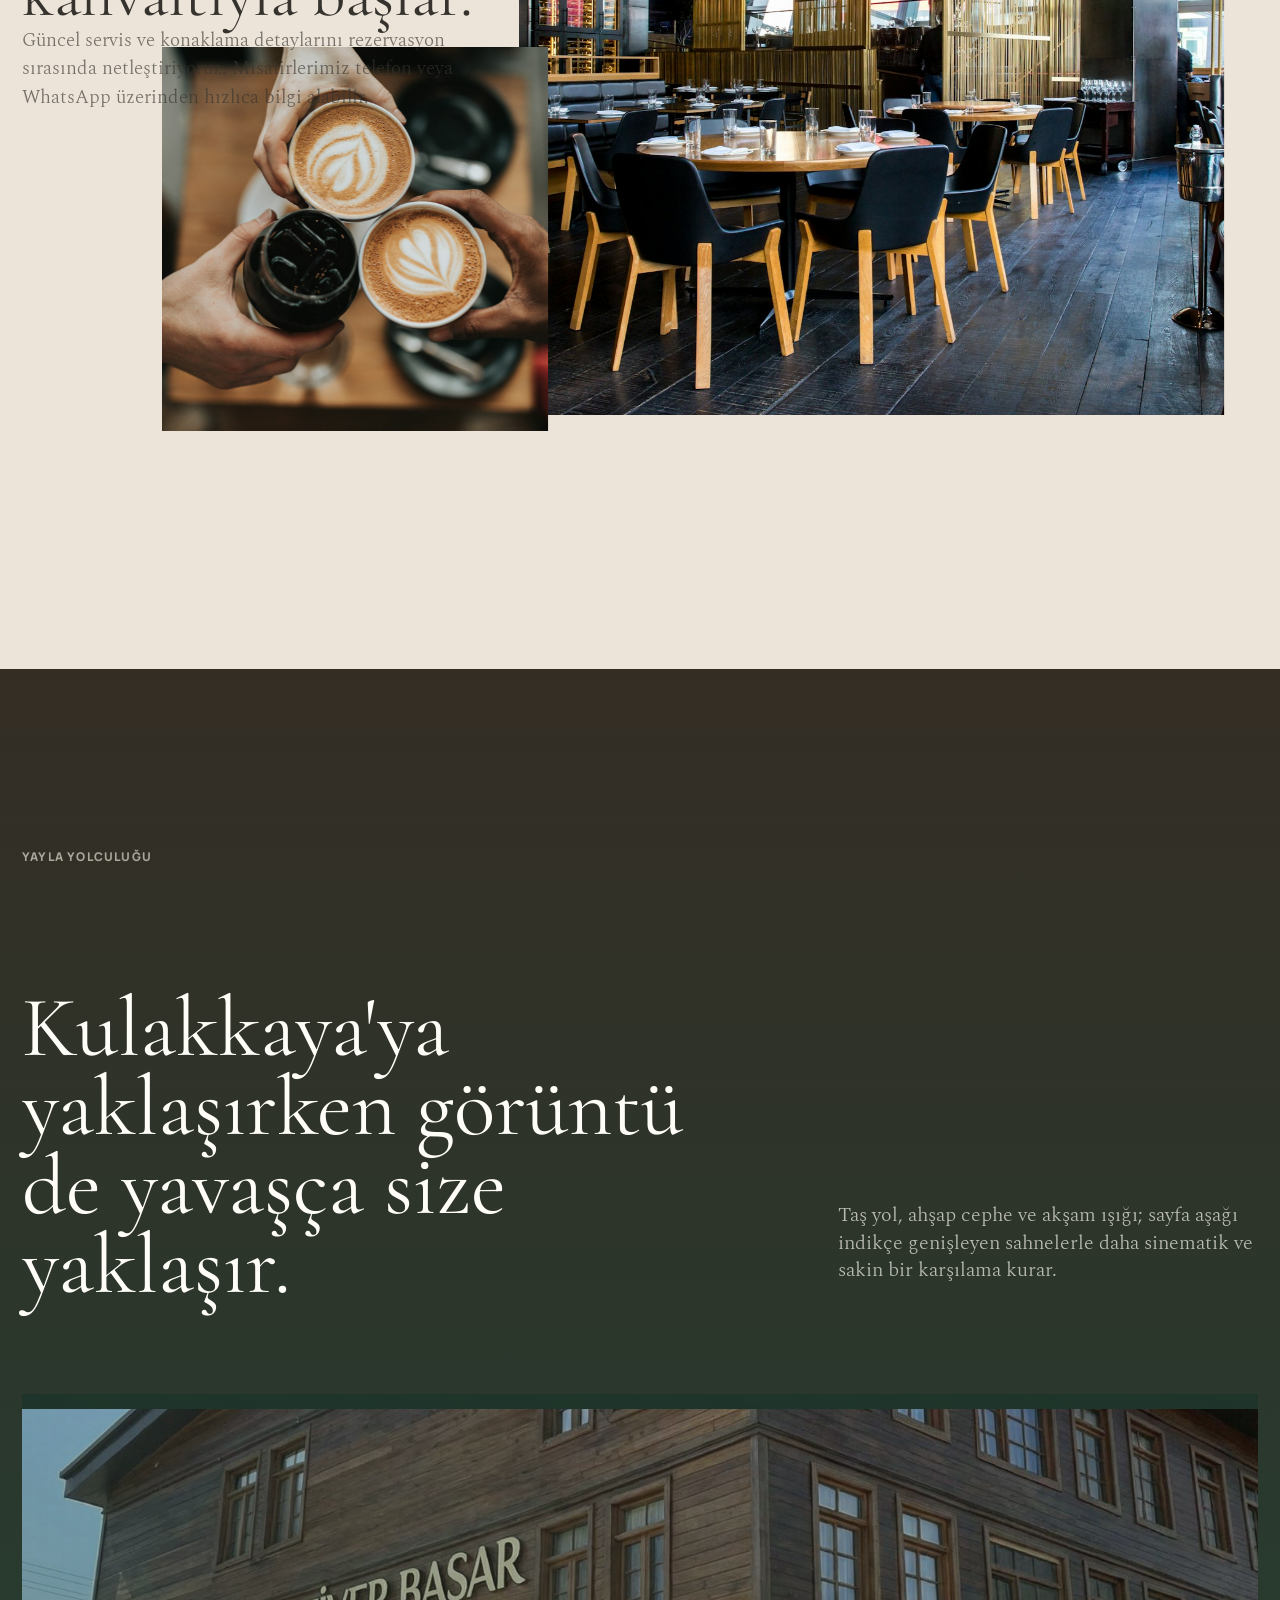
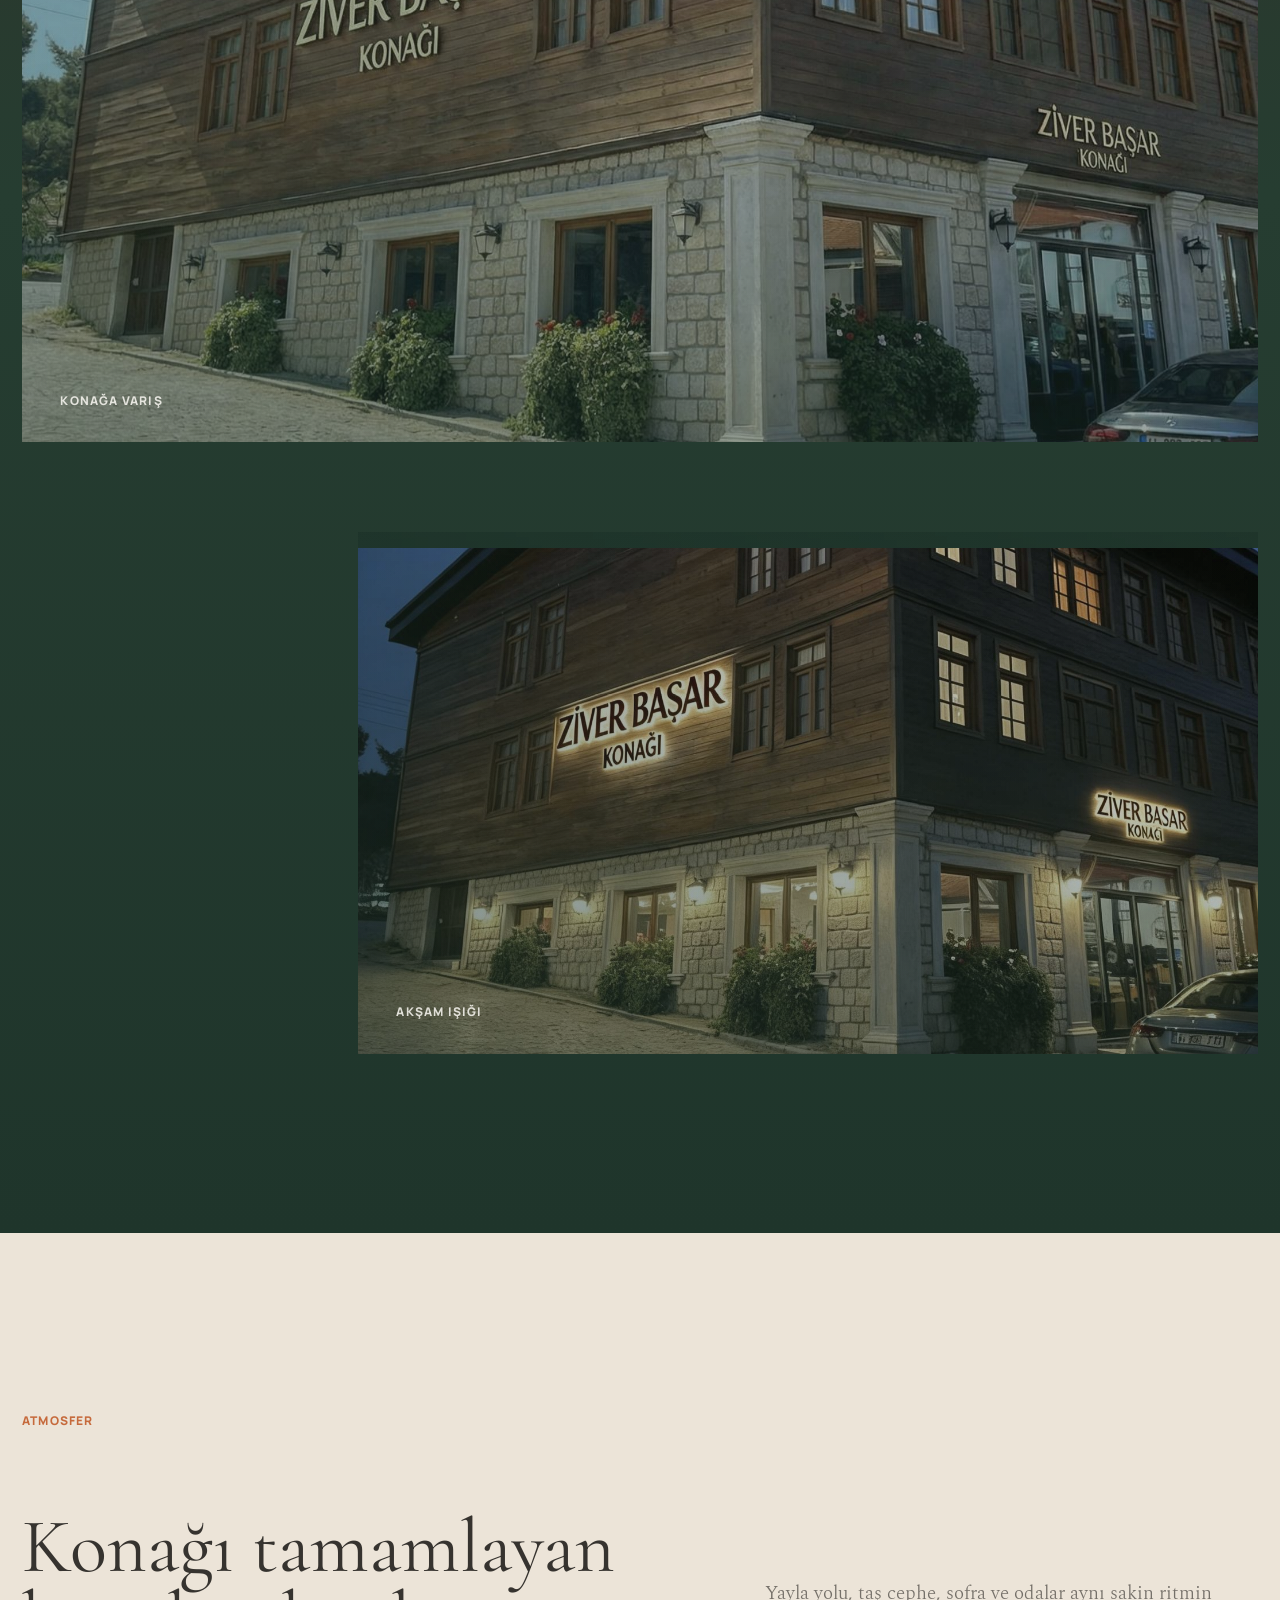
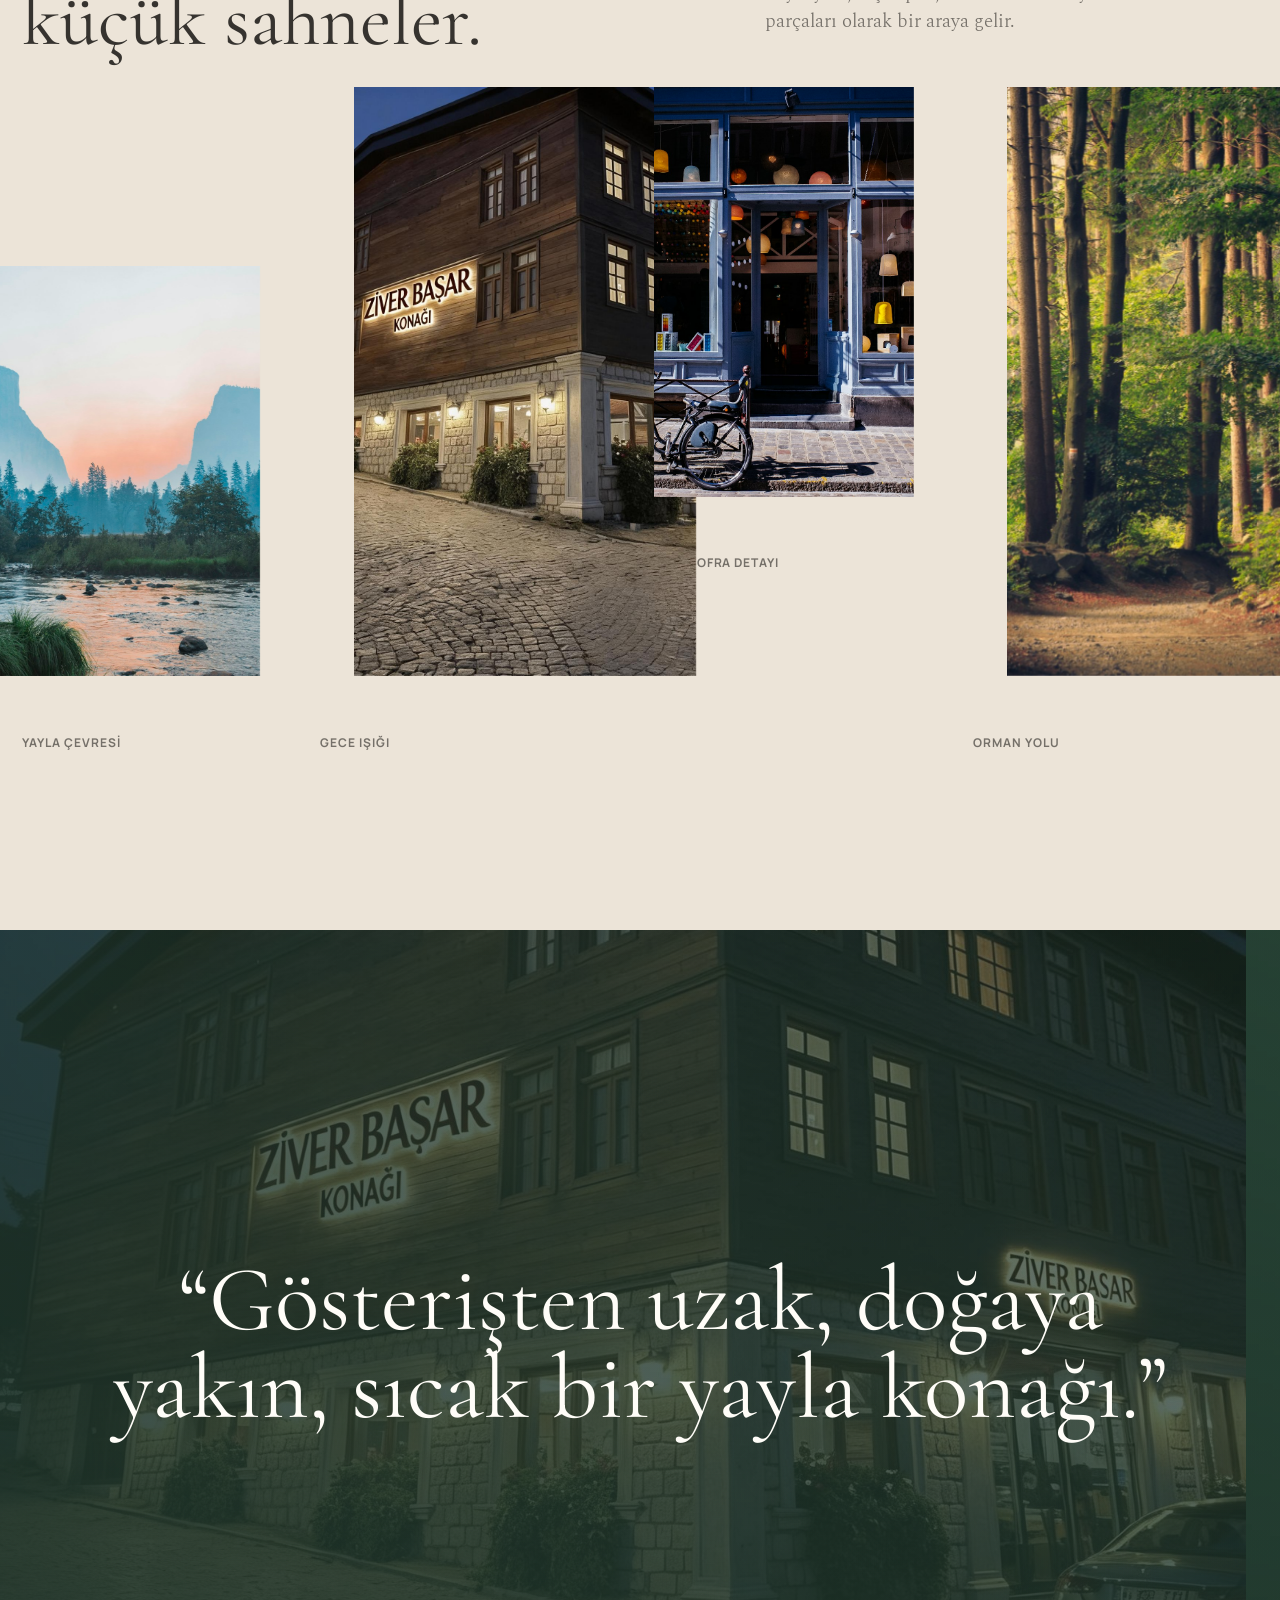
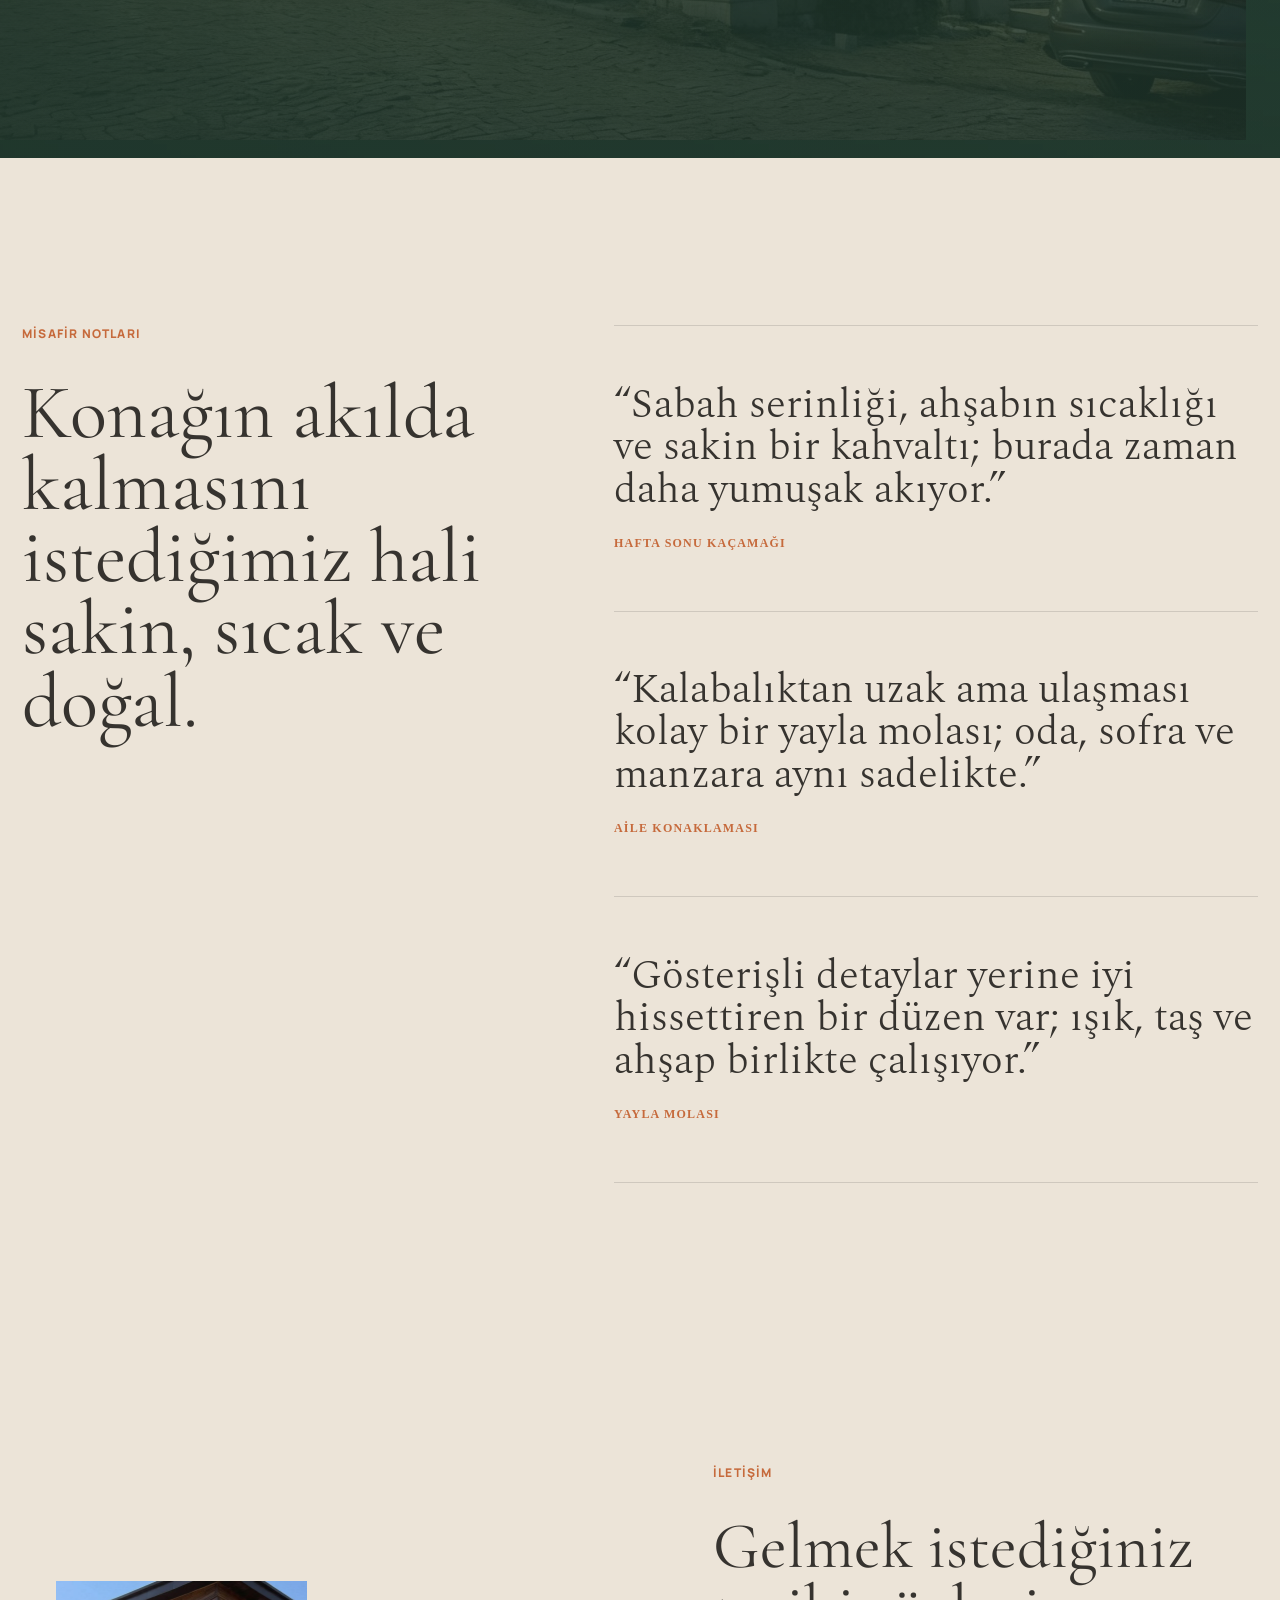
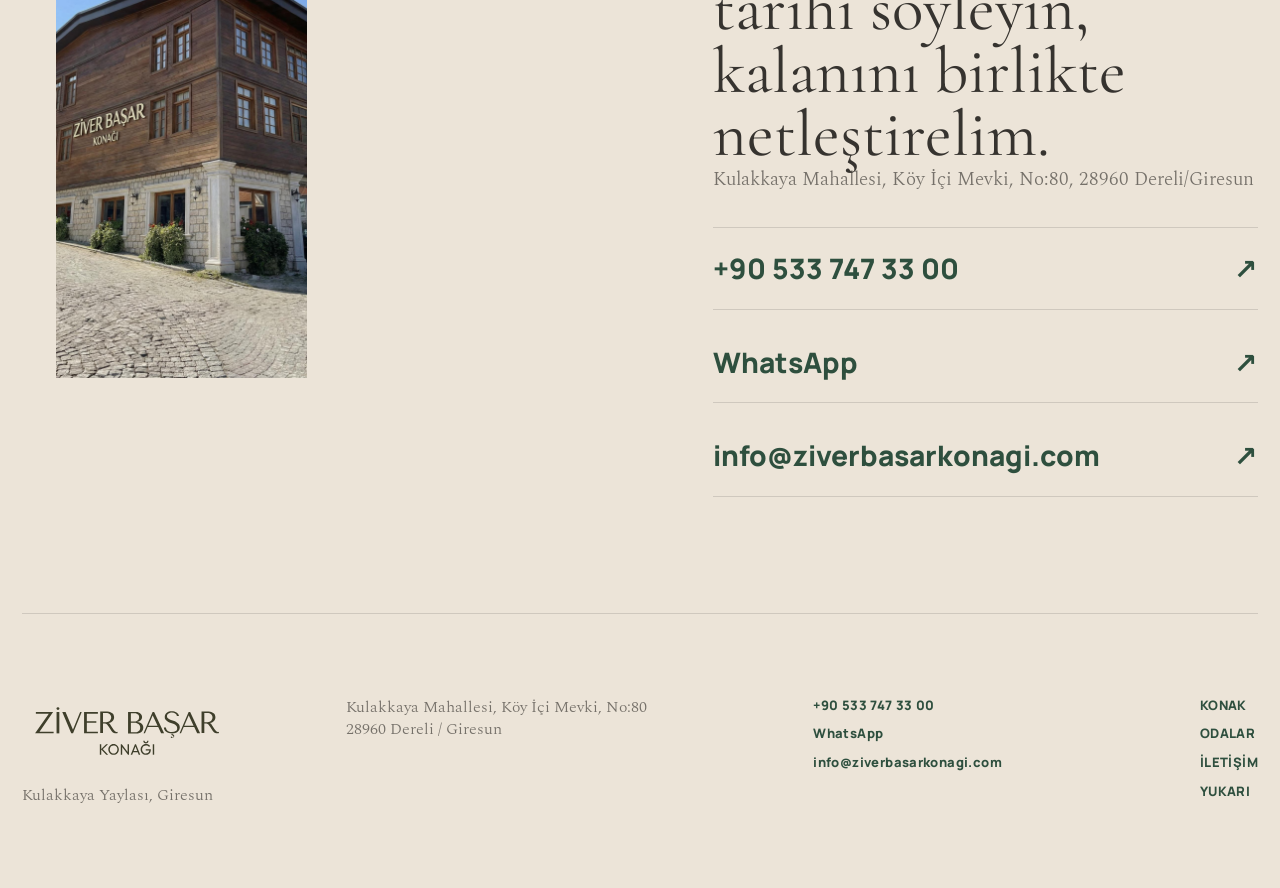
==== commit 6f69a915: "Update navigation reservation action" ====
--- a/index.html
+++ b/index.html
@@ -31,13 +31,12 @@
         <a href="#doga">Doğa</a>
         <a href="#odalar">Odalar</a>
         <a href="#sofra">Sofra</a>
-        <a href="#iletisim">İletişim</a>
       </nav>
       <div class="nav-meta">
         <a href="index.html" aria-current="page">TR</a>
         <a href="en/index.html">EN</a>
         <details class="nav-contact">
-          <summary>İletişim</summary>
+          <summary>Rezervasyon</summary>
           <div class="nav-contact-panel" aria-label="İletişim seçenekleri">
             <a href="tel:+905337473300">Ara</a>
             <a href="https://wa.me/905337473300">WhatsApp</a>
--- a/styles.css
+++ b/styles.css
@@ -192,7 +192,7 @@
 }
 
 .nav-contact summary {
-  min-width: 70px;
+  min-width: 118px;
   padding: 8px 15px;
   border: 1px solid currentColor;
   border-radius: 999px;
@@ -1473,7 +1473,7 @@
   }
 
   .nav-contact summary {
-    min-width: 58px;
+    min-width: 106px;
     padding-inline: 12px;
   }
 
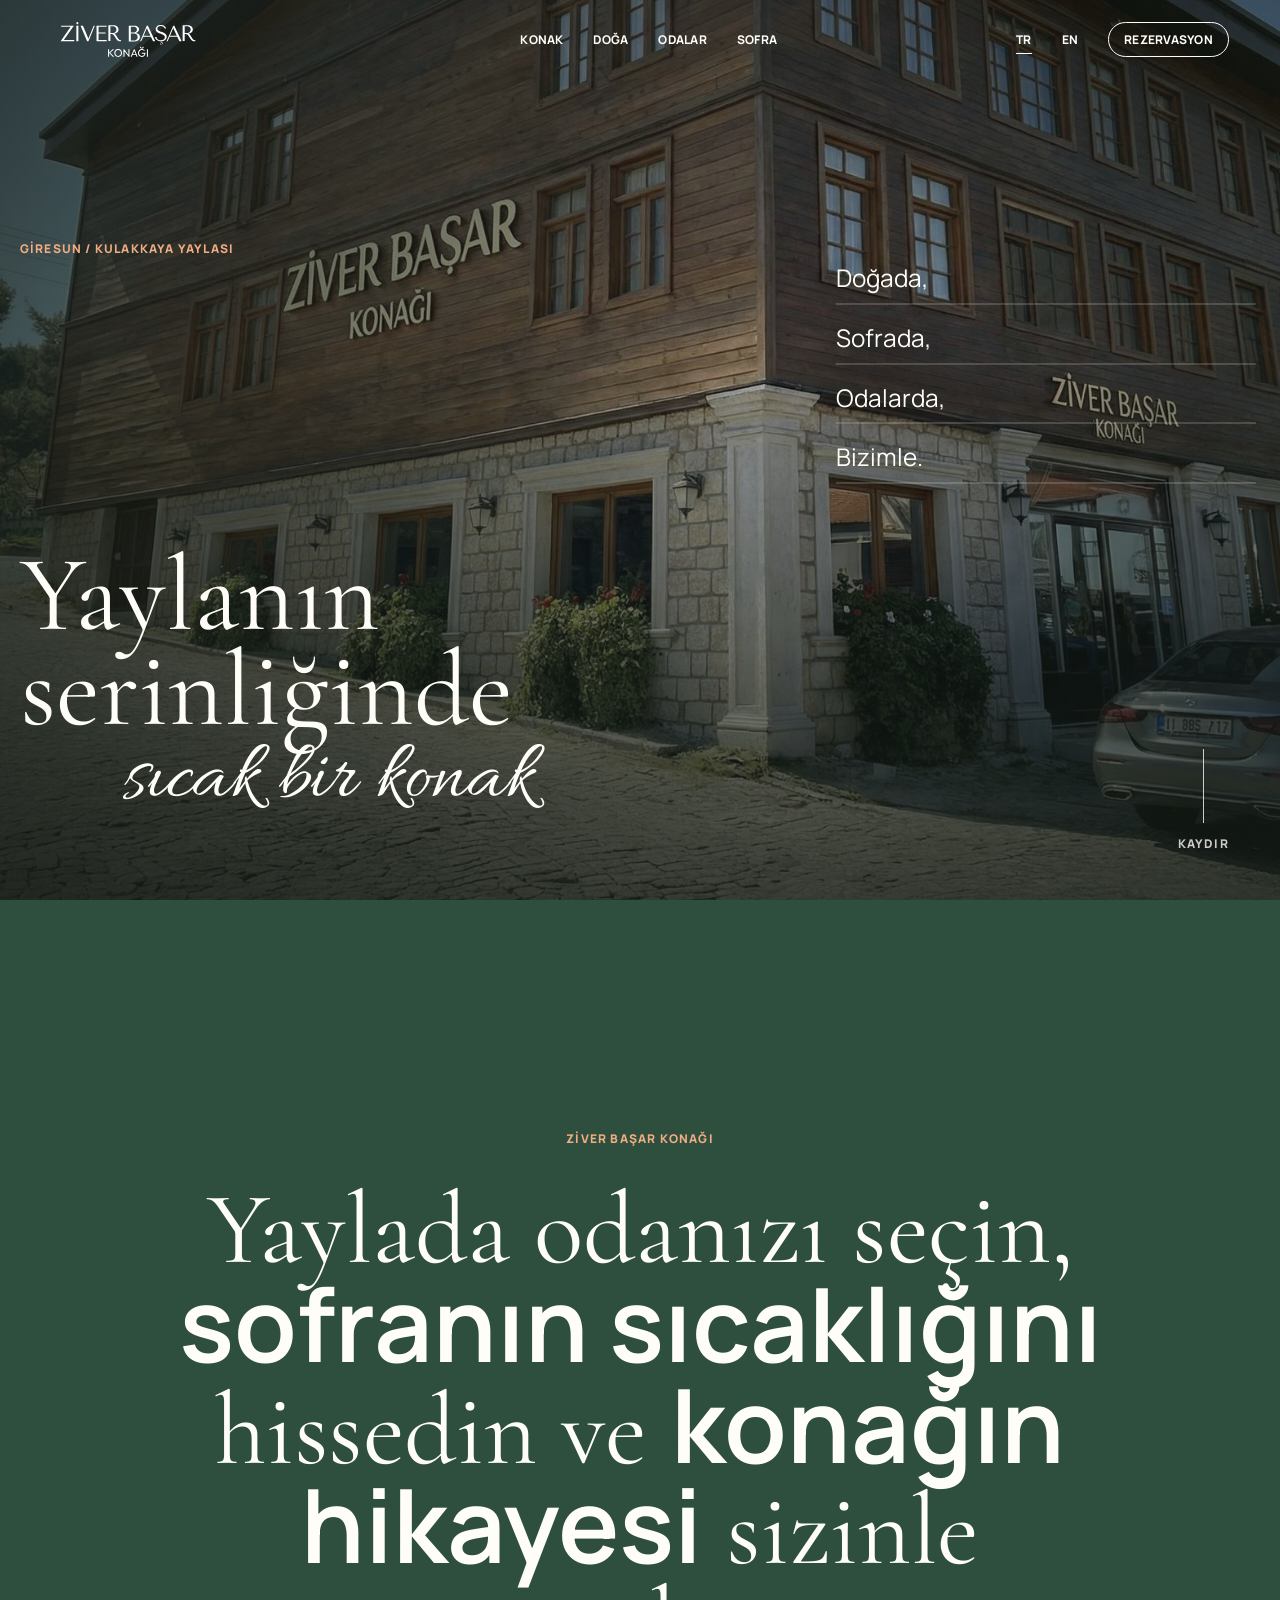
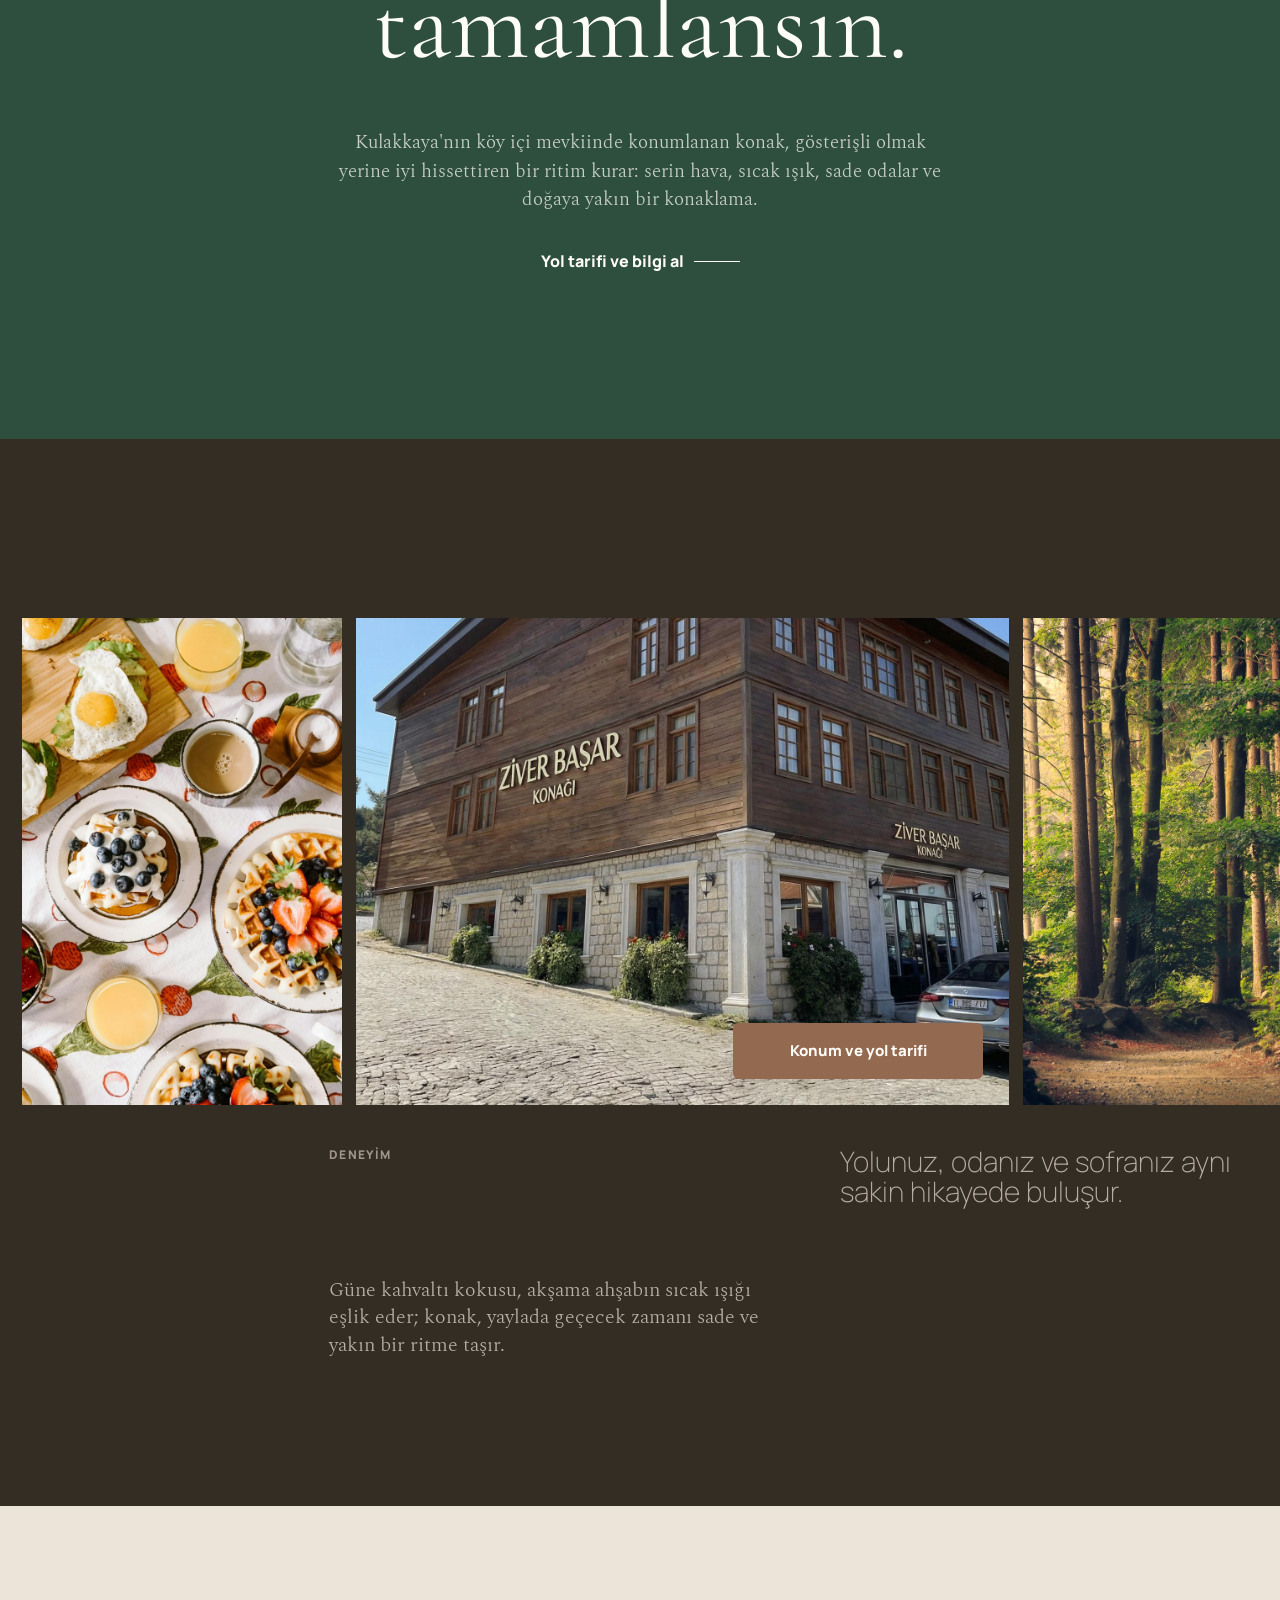
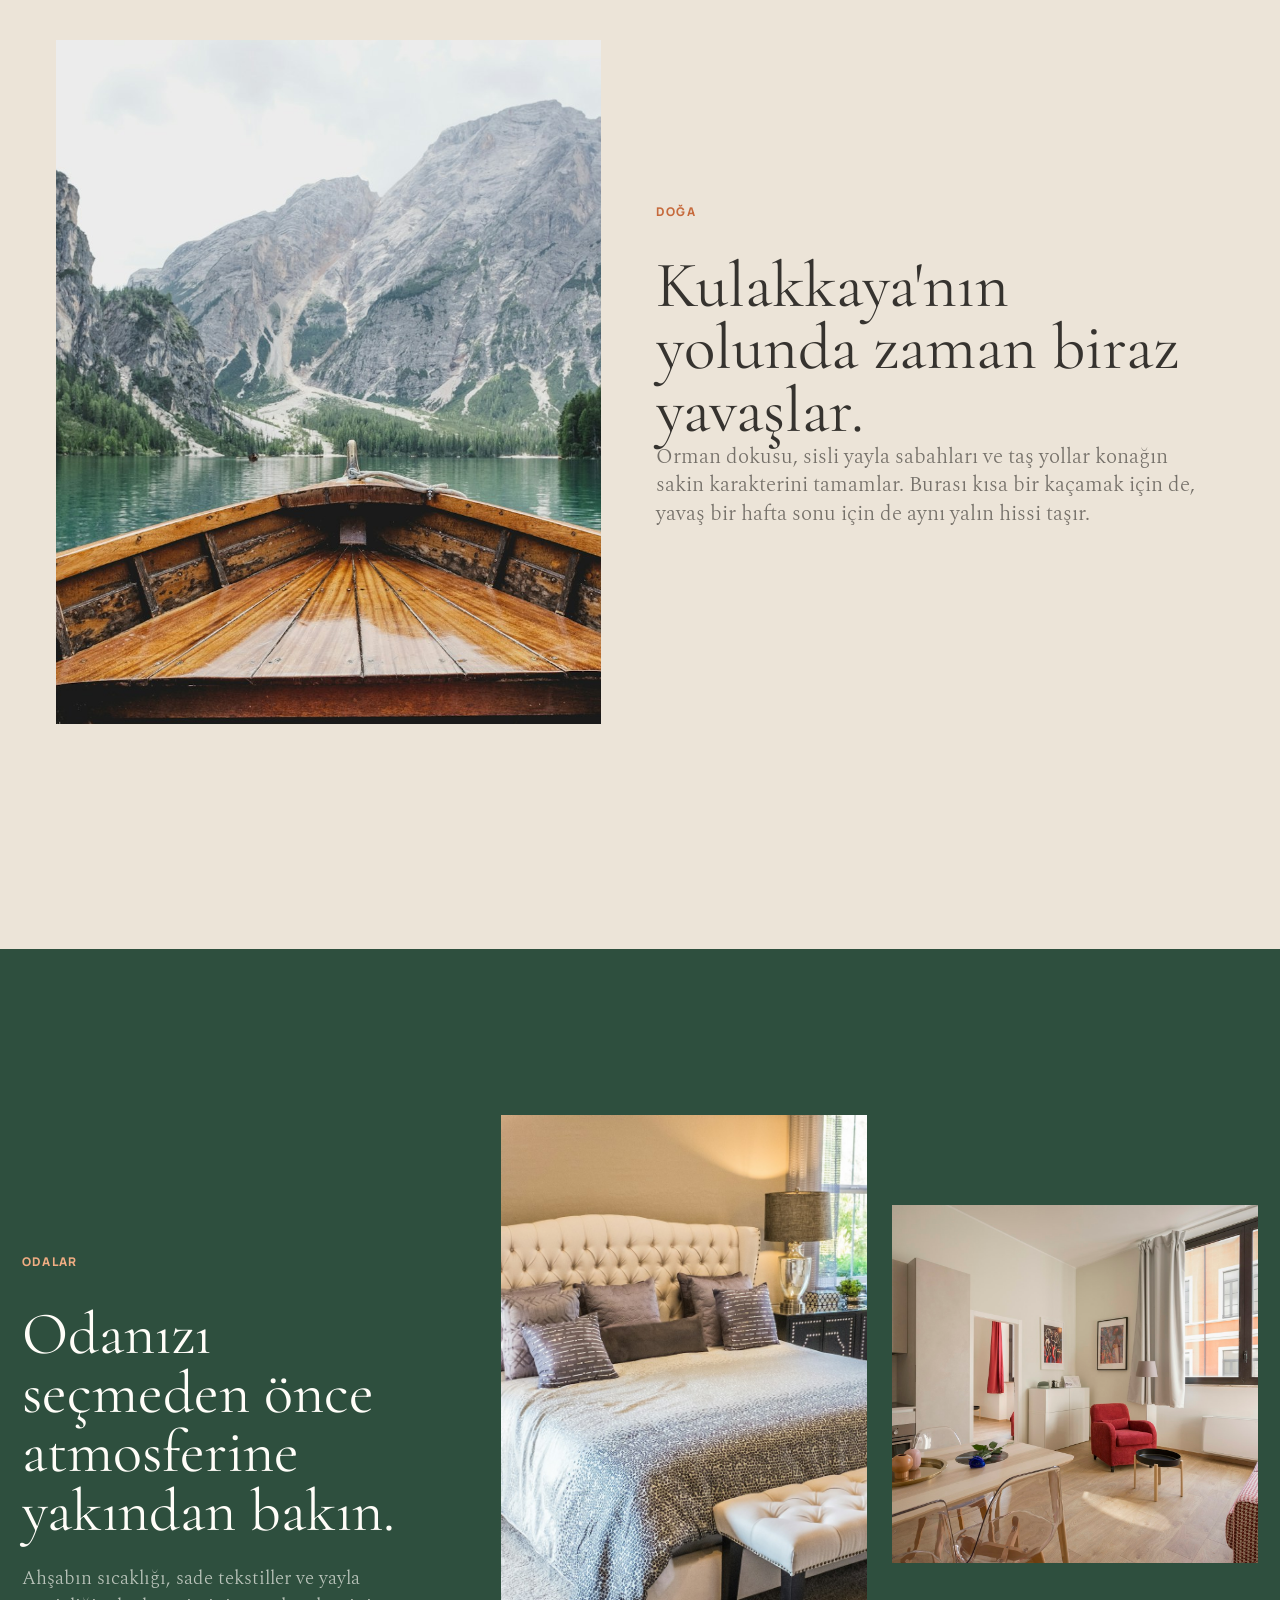
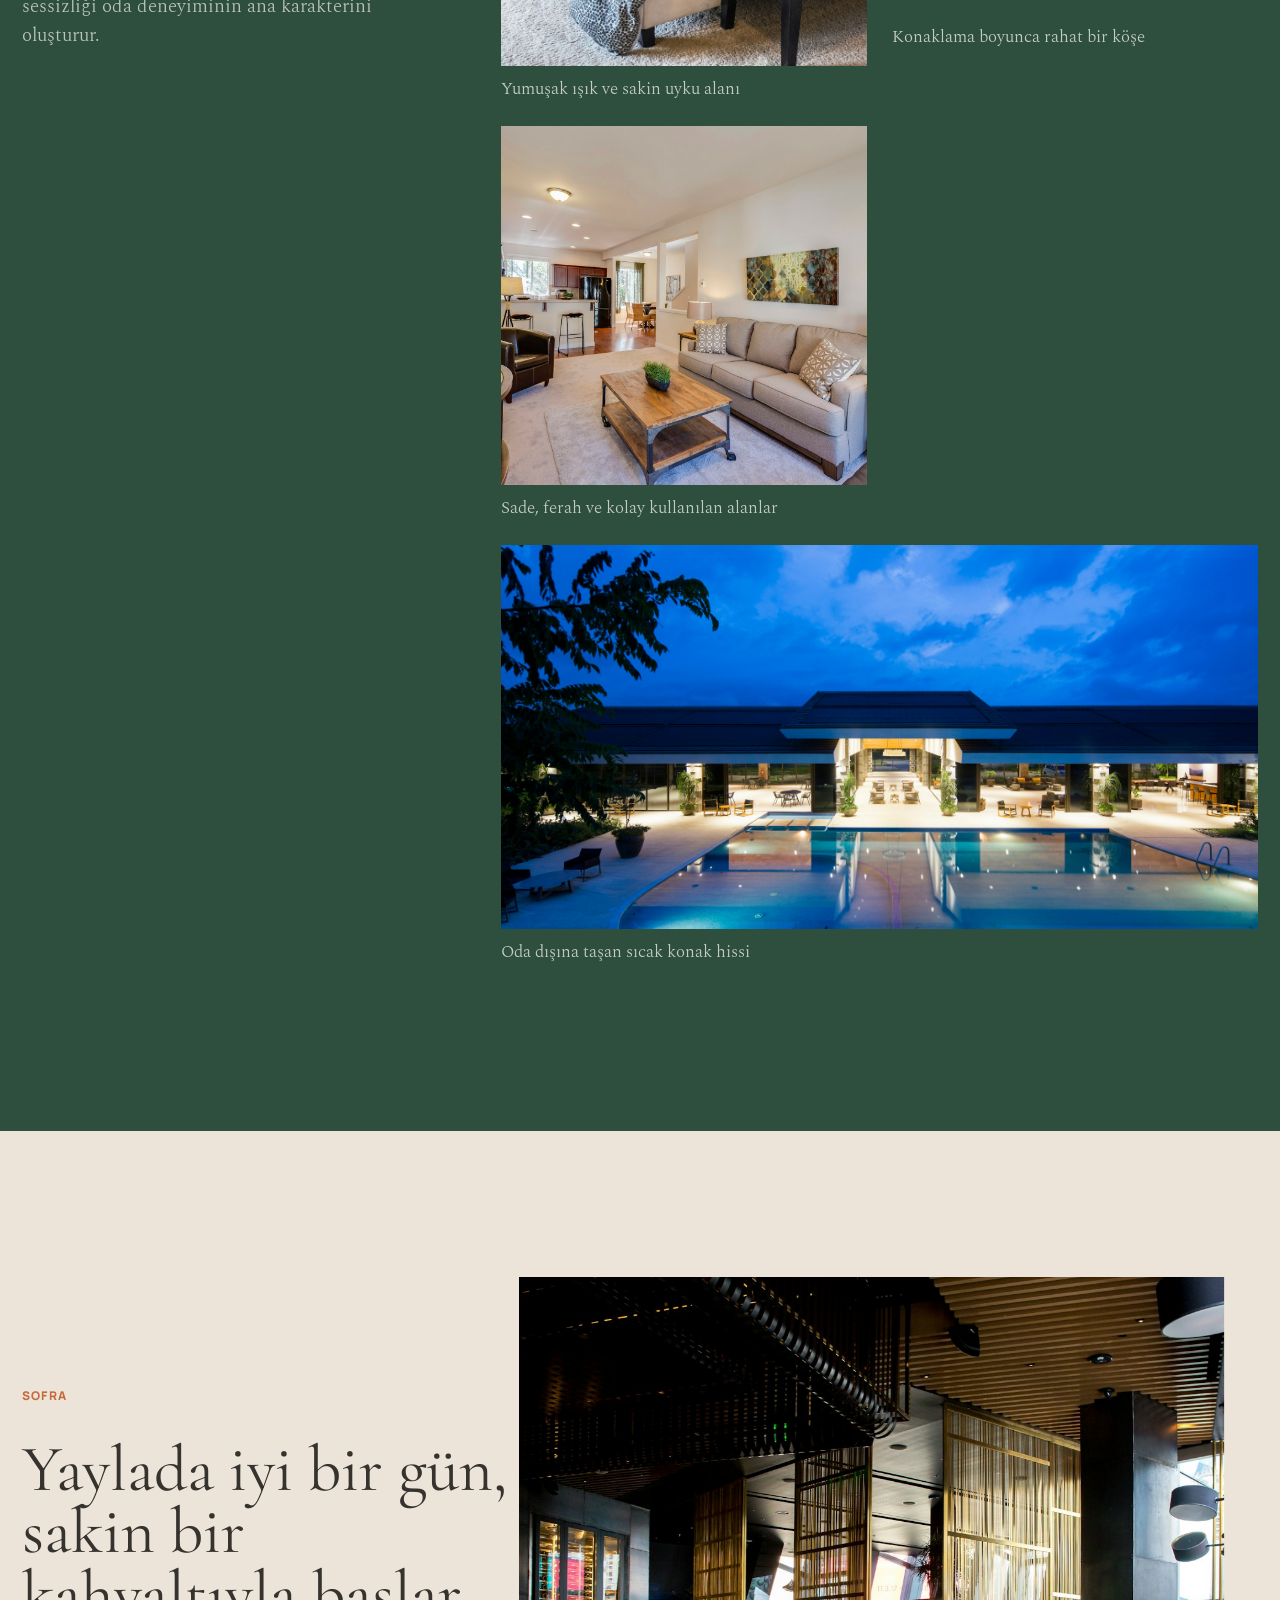
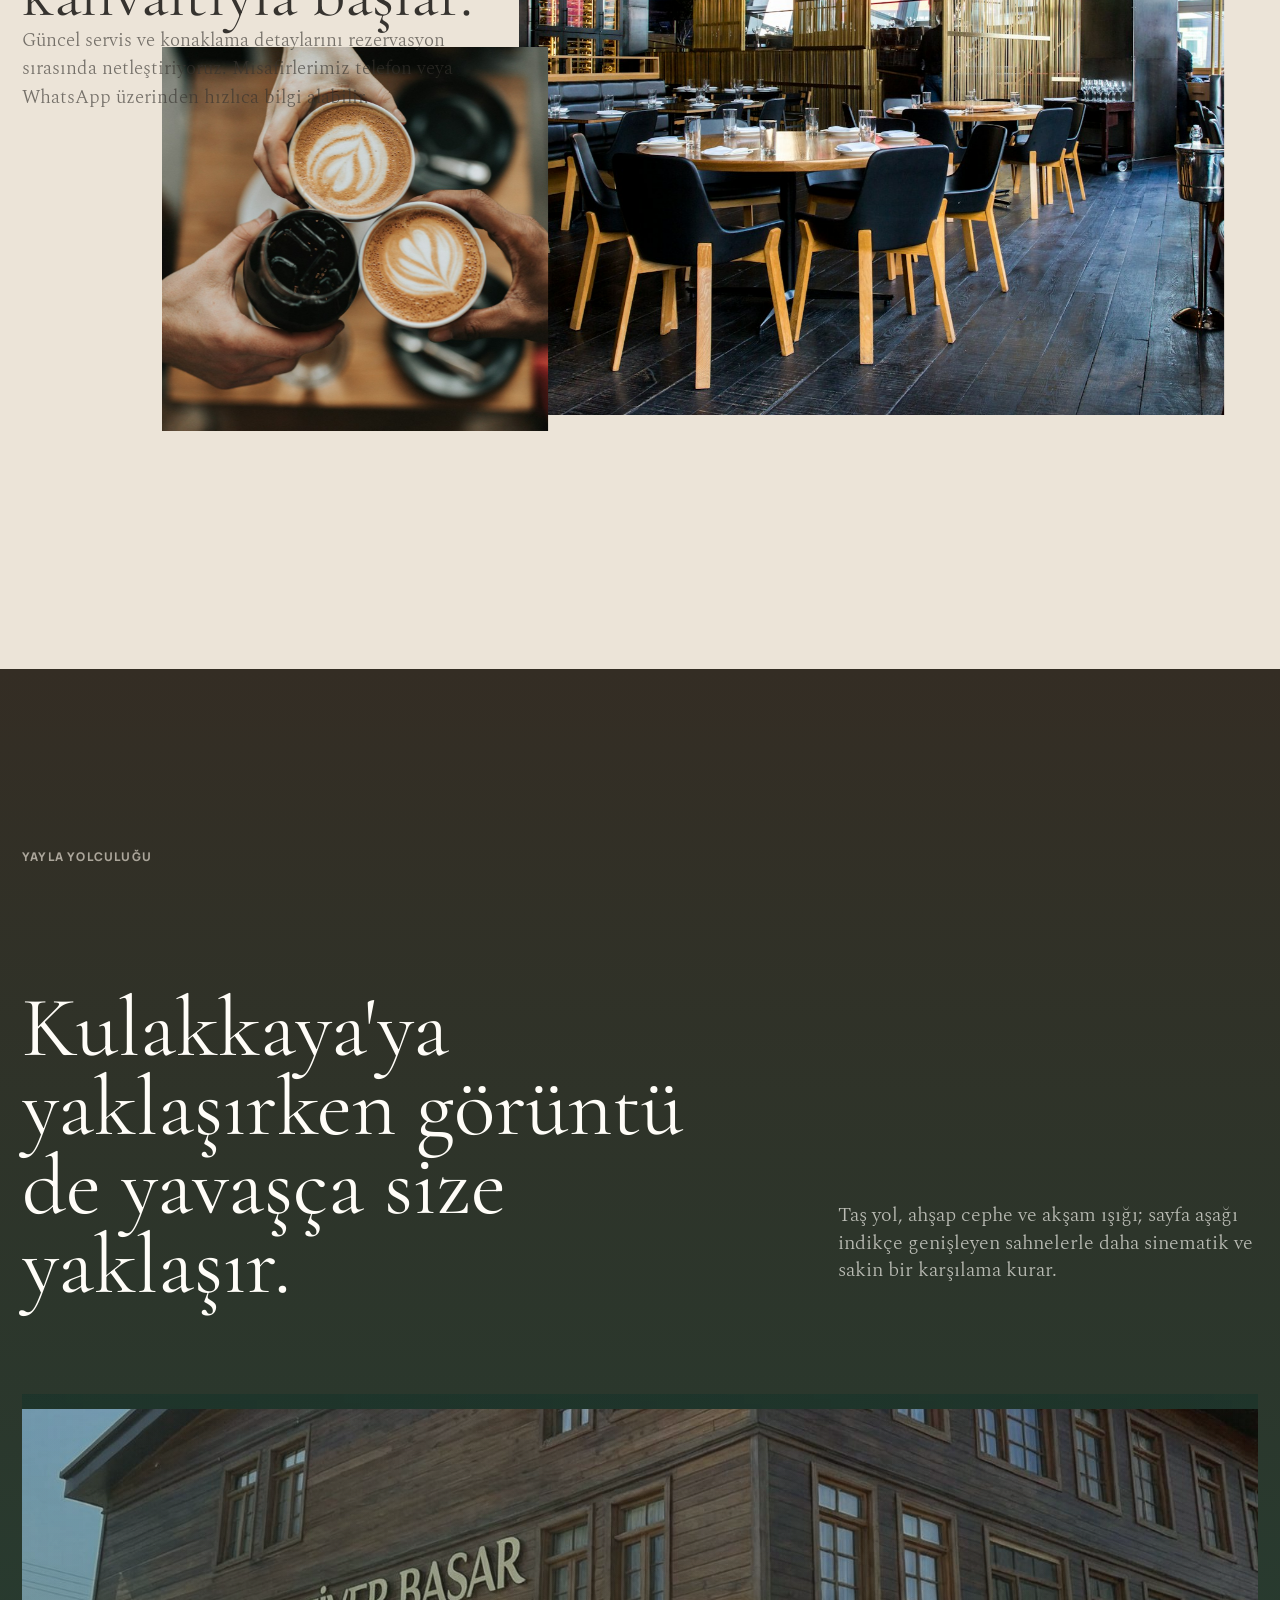
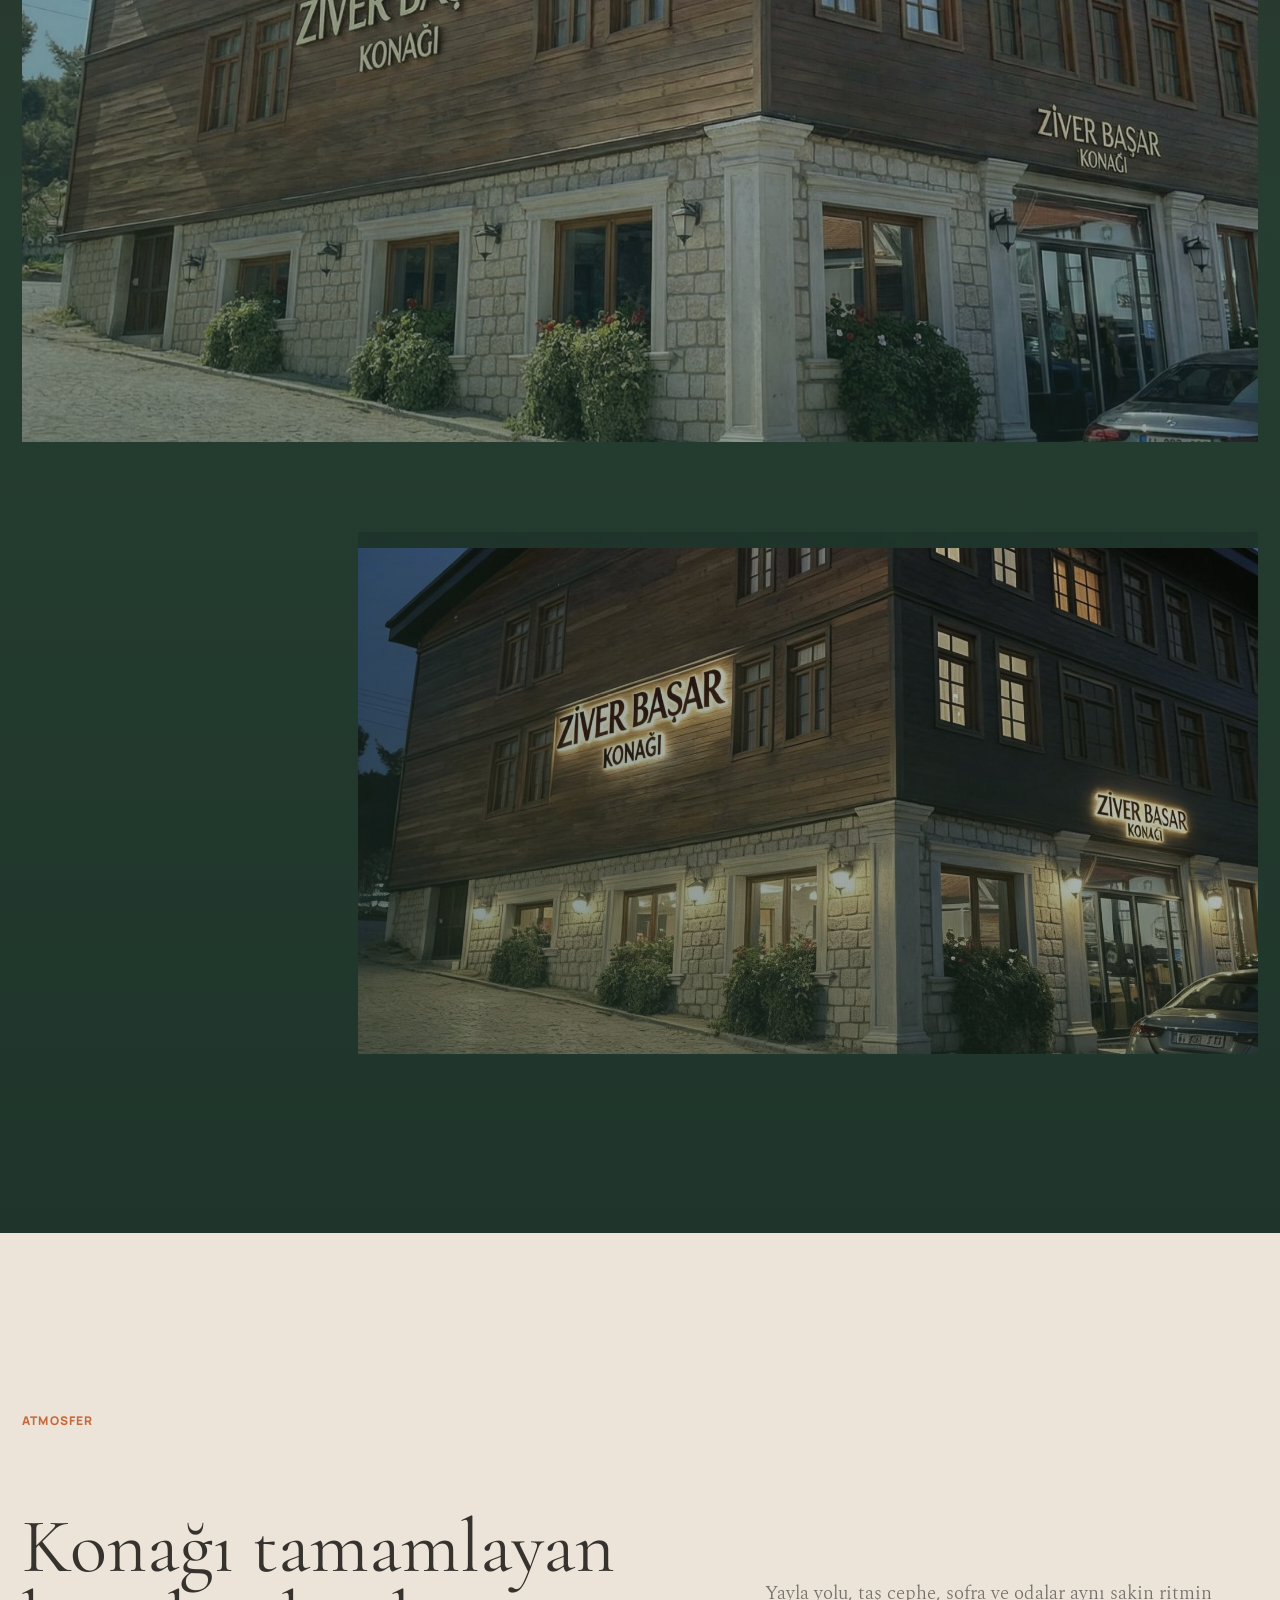
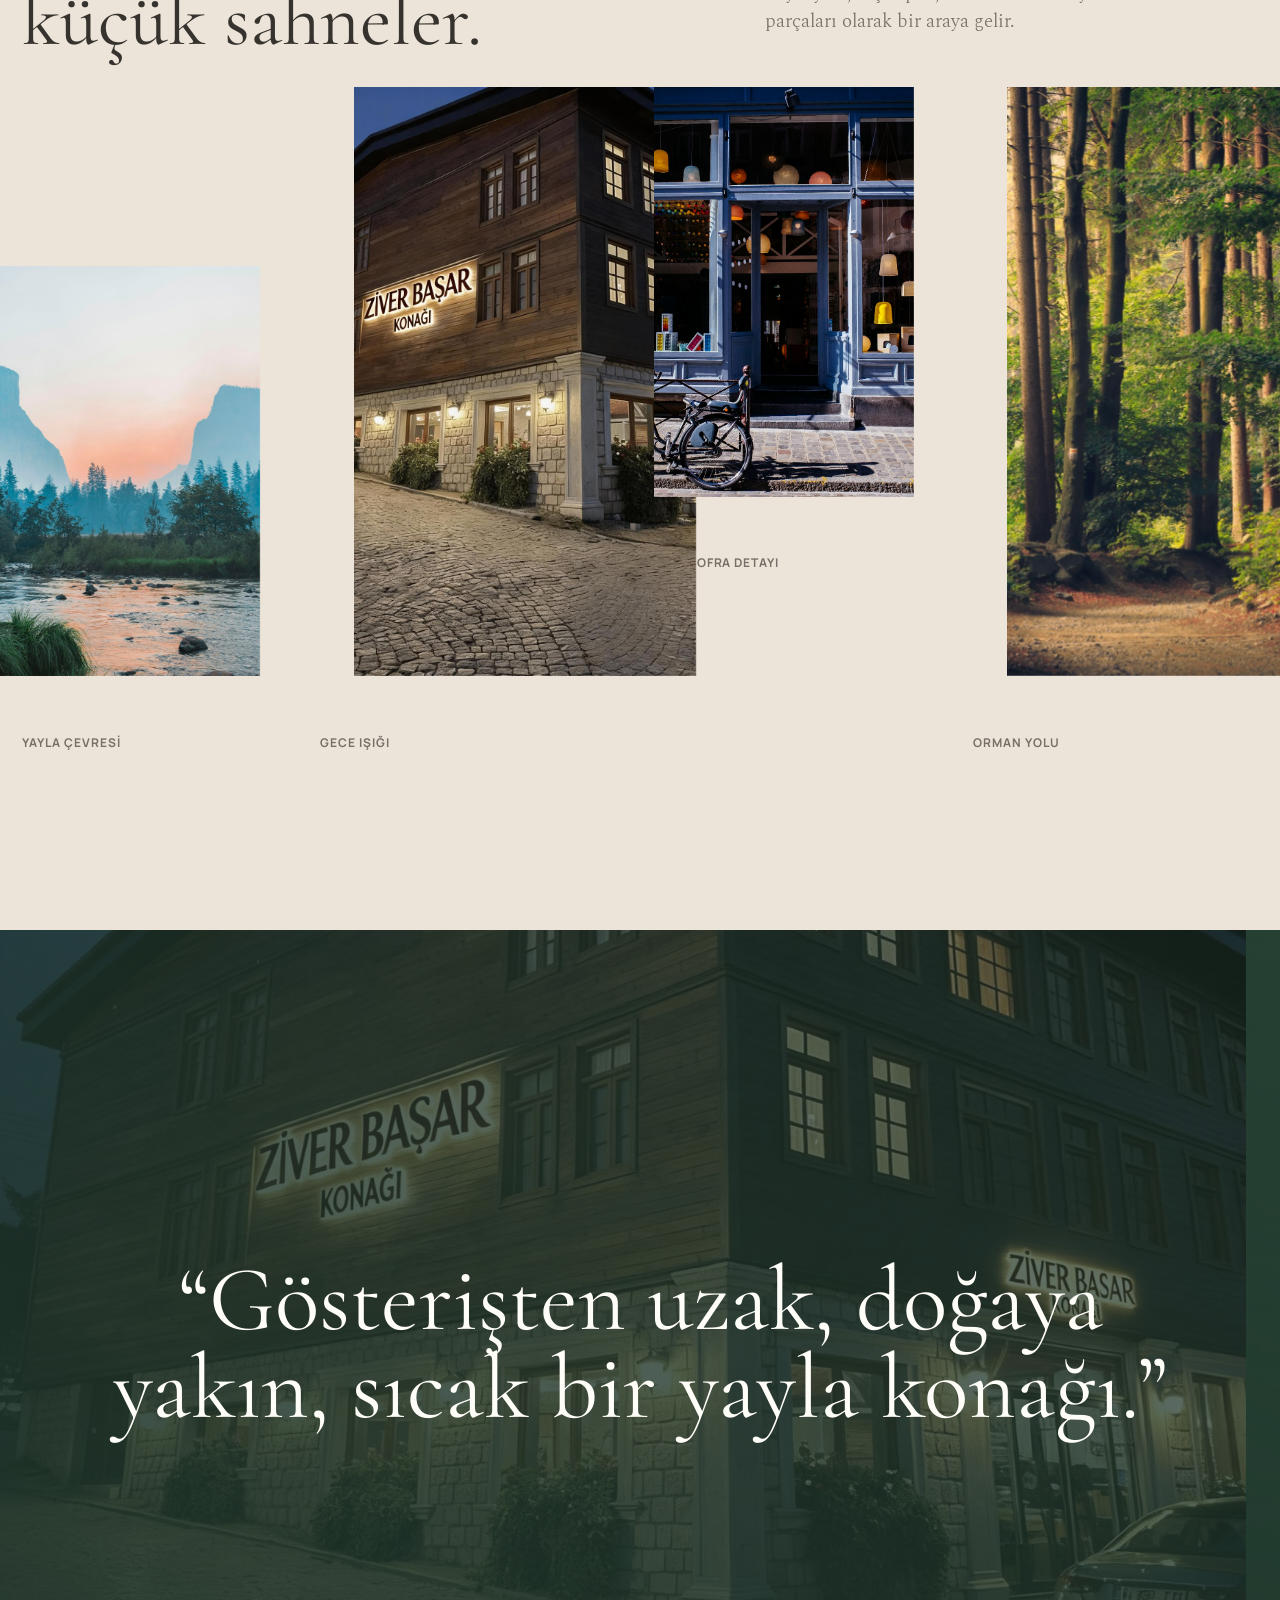
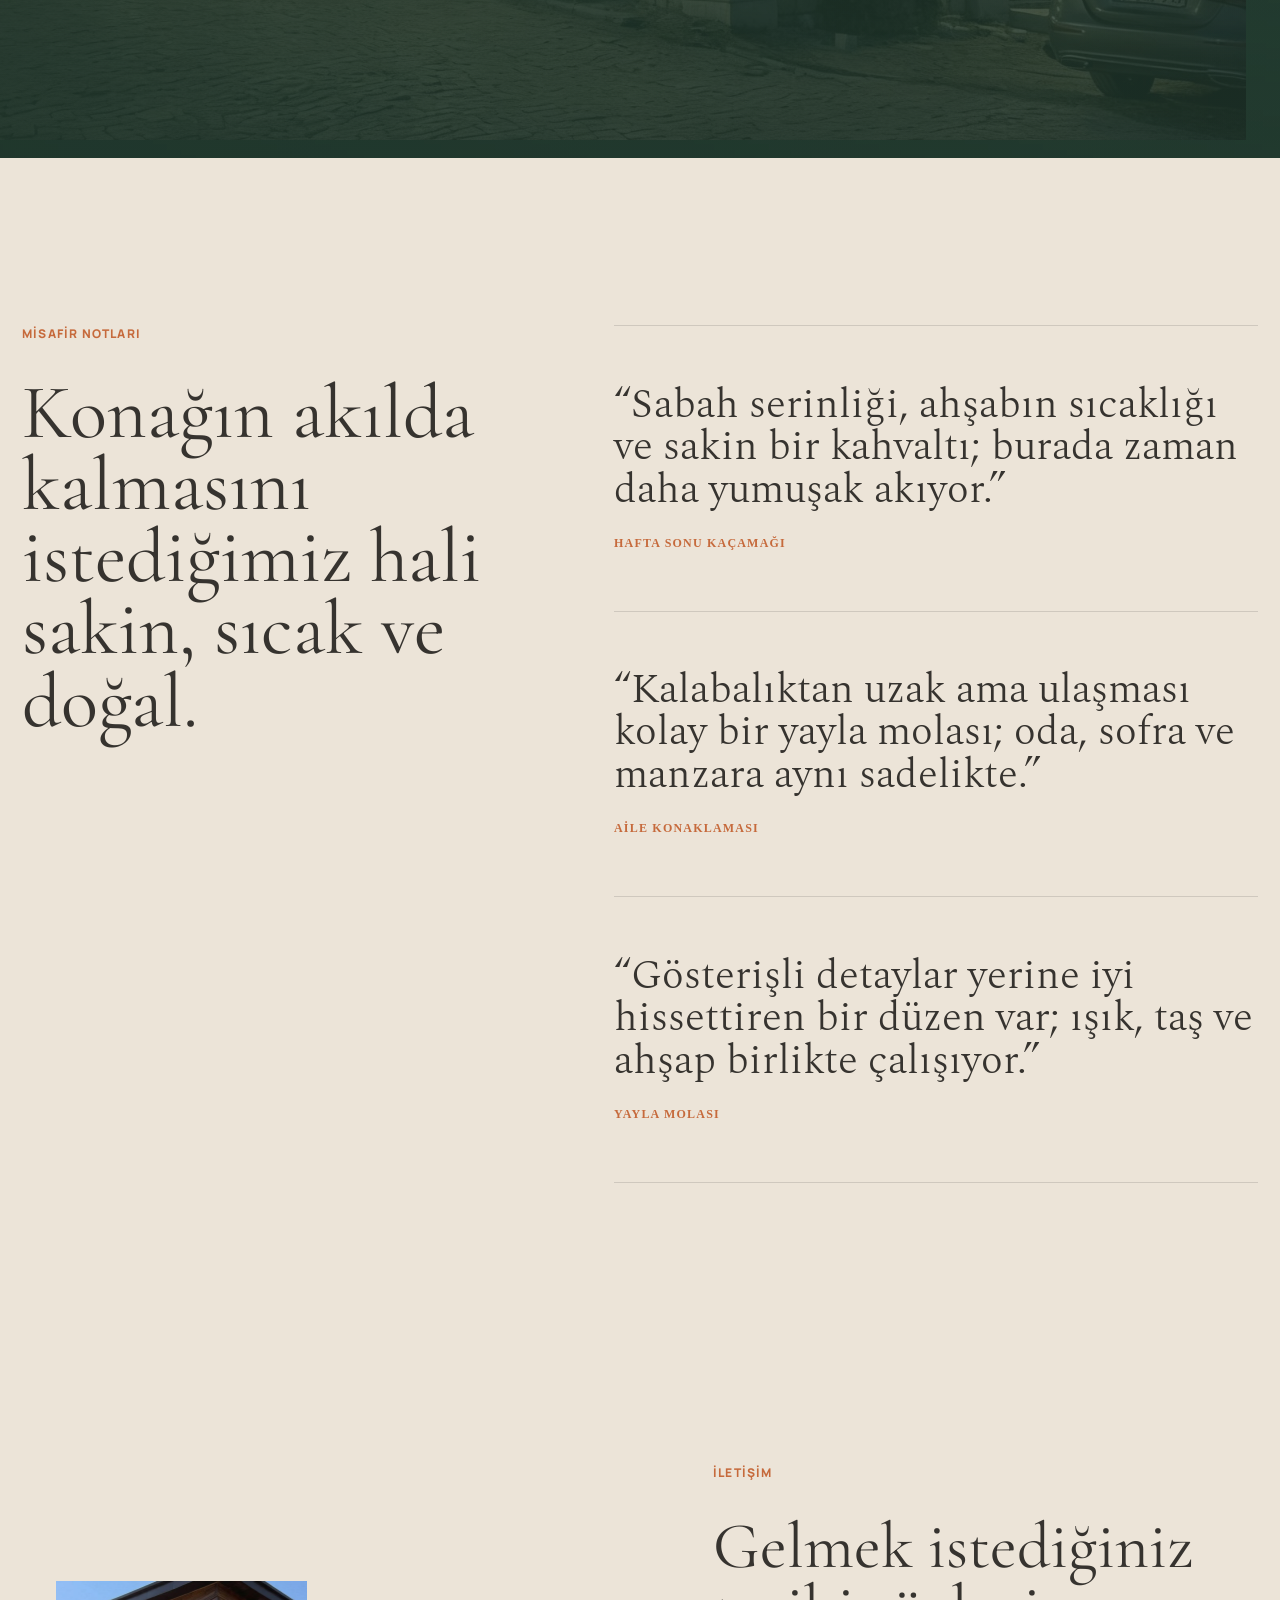
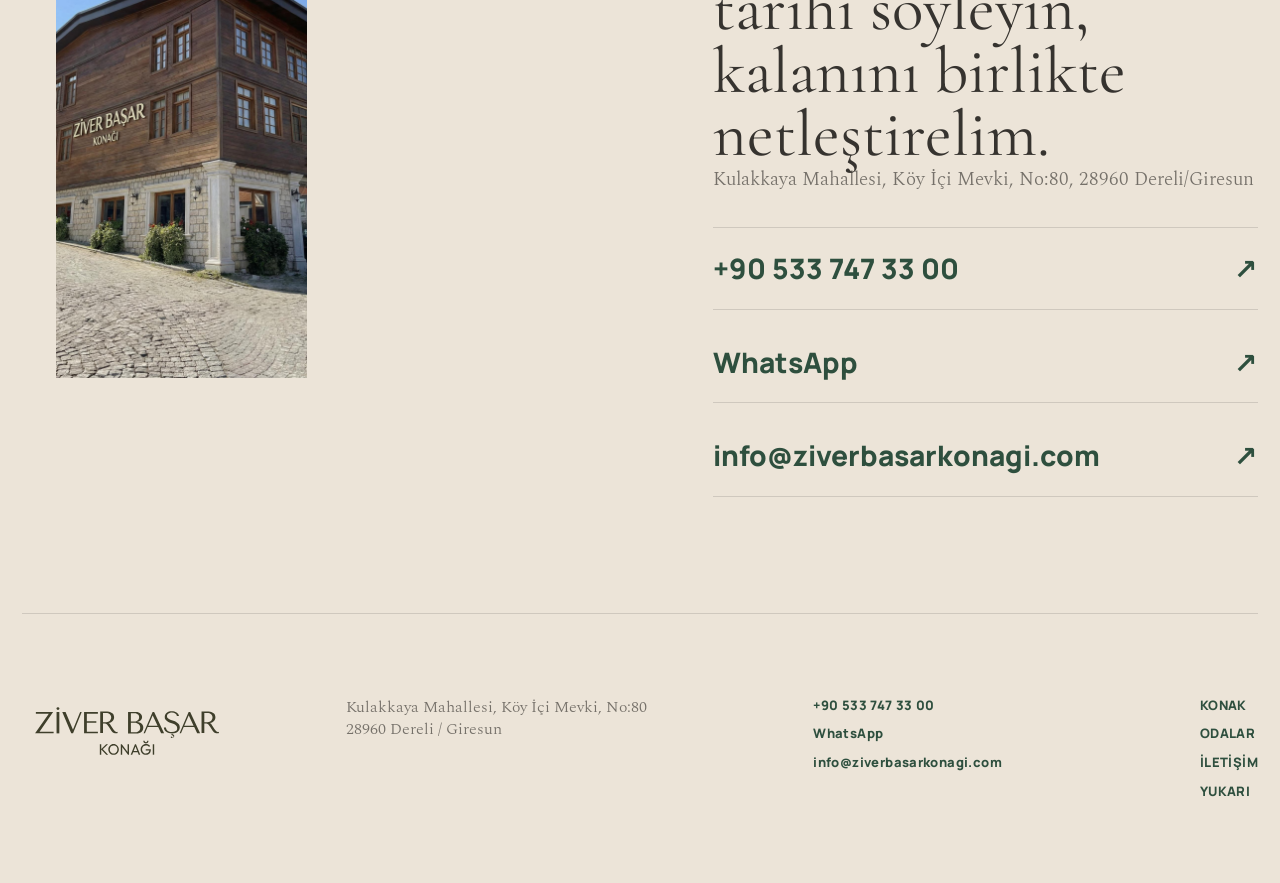
==== commit 6286ec56: "Refine nav shortcuts and slider controls" ====
--- a/index.html
+++ b/index.html
@@ -40,7 +40,7 @@
           <div class="nav-contact-panel" aria-label="İletişim seçenekleri">
             <a href="tel:+905337473300">Ara</a>
             <a href="https://wa.me/905337473300">WhatsApp</a>
-            <a href="mailto:info@ziverbasarkonagi.com">Mail</a>
+            <a href="#email-contact">Mail</a>
           </div>
         </details>
       </div>
@@ -129,10 +129,6 @@
             Güne kahvaltı kokusu, akşama ahşabın sıcak ışığı eşlik eder;
             konak, yaylada geçecek zamanı sade ve yakın bir ritme taşır.
           </p>
-          <div class="slider-controls" aria-label="Galeri kontrolleri">
-            <button type="button" data-slider-prev aria-label="Önceki görsel">‹</button>
-            <button type="button" data-slider-next aria-label="Sonraki görsel">›</button>
-          </div>
         </div>
       </section>
 
@@ -209,11 +205,9 @@
         </div>
         <figure class="grow-frame grow-frame-wide" data-grow-image>
           <img src="assets/photos/day.jpeg" alt="Ziver Başar Konağı gündüz cephe görünümü" />
-          <figcaption>Konağa varış</figcaption>
         </figure>
         <figure class="grow-frame grow-frame-float" data-grow-image>
           <img src="assets/photos/night.jpeg" alt="Ziver Başar Konağı gece ışıkları" />
-          <figcaption>Akşam ışığı</figcaption>
         </figure>
       </section>
 
@@ -305,7 +299,7 @@
           <div class="contact-actions">
             <a href="tel:+905337473300">+90 533 747 33 00</a>
             <a href="https://wa.me/905337473300">WhatsApp</a>
-            <a href="mailto:info@ziverbasarkonagi.com">info@ziverbasarkonagi.com</a>
+            <a id="email-contact" href="mailto:info@ziverbasarkonagi.com">info@ziverbasarkonagi.com</a>
           </div>
         </div>
       </section>
@@ -314,7 +308,6 @@
     <footer class="footer">
       <div class="footer-brand">
         <img src="assets/logos/zbk-logotype-color-1.svg" alt="Ziver Başar Konağı" />
-        <p>Kulakkaya Yaylası, Giresun</p>
       </div>
       <address class="footer-address">
         Kulakkaya Mahallesi, Köy İçi Mevki, No:80<br />
--- a/styles.css
+++ b/styles.css
@@ -430,9 +430,9 @@
 
 .scroll-cue {
   position: absolute;
-  right: auto;
+  right: clamp(22px, 4vw, 58px);
   bottom: clamp(18px, 4vw, 48px);
-  left: 50%;
+  left: auto;
   z-index: 3;
   display: grid;
   gap: 12px;
@@ -442,7 +442,6 @@
   font-weight: 850;
   letter-spacing: 0.1em;
   text-transform: uppercase;
-  transform: translateX(-50%);
 }
 
 .scroll-cue span {
@@ -650,11 +649,19 @@
   scroll-behavior: smooth;
   scroll-snap-type: x mandatory;
   scrollbar-width: none;
+  cursor: grab;
+  touch-action: pan-y;
   transform: translateX(-50%);
 }
 
 .slider-track::-webkit-scrollbar {
   display: none;
+}
+
+.slider-track.is-dragging {
+  cursor: grabbing;
+  scroll-behavior: auto;
+  scroll-snap-type: none;
 }
 
 .slider-card {
@@ -677,6 +684,7 @@
   object-fit: cover;
   transform: scale(1.03);
   transition: transform 700ms ease;
+  pointer-events: none;
 }
 
 .slider-card:hover img {
@@ -738,33 +746,6 @@
   font-weight: 300;
 }
 
-.slider-controls {
-  display: flex;
-  gap: 10px;
-  justify-self: end;
-}
-
-.slider-controls button {
-  display: grid;
-  place-items: center;
-  width: 46px;
-  height: 46px;
-  border: 1px solid rgba(236, 228, 216, 0.38);
-  border-radius: 50%;
-  background: transparent;
-  color: var(--paper);
-  font: 500 28px/1 var(--font-display);
-  cursor: pointer;
-  transition:
-    background 220ms ease,
-    color 220ms ease;
-}
-
-.slider-controls button:hover {
-  background: var(--paper);
-  color: #342d24;
-}
-
 .split-story {
   display: grid;
   grid-template-columns: minmax(340px, 0.95fr) minmax(320px, 1.05fr);
@@ -990,18 +971,6 @@
     linear-gradient(180deg, rgba(31, 53, 43, 0.12), rgba(31, 53, 43, 0.42)),
     linear-gradient(90deg, rgba(31, 53, 43, 0.28), rgba(31, 53, 43, 0));
   pointer-events: none;
-}
-
-.grow-frame figcaption {
-  position: absolute;
-  left: clamp(20px, 3vw, 48px);
-  bottom: clamp(18px, 2.6vw, 42px);
-  z-index: 2;
-  color: rgba(255, 253, 248, 0.82);
-  font-size: 12px;
-  font-weight: 800;
-  letter-spacing: 0.1em;
-  text-transform: uppercase;
 }
 
 .quote-section {
@@ -1247,7 +1216,6 @@
   width: min(210px, 100%);
 }
 
-.footer-brand p,
 .footer-address {
   margin-bottom: 0;
   color: var(--muted);
@@ -1409,10 +1377,6 @@
     padding-left: 0;
   }
 
-  .slider-controls {
-    justify-self: start;
-  }
-
   .contact-map {
     grid-template-columns: 1fr;
   }
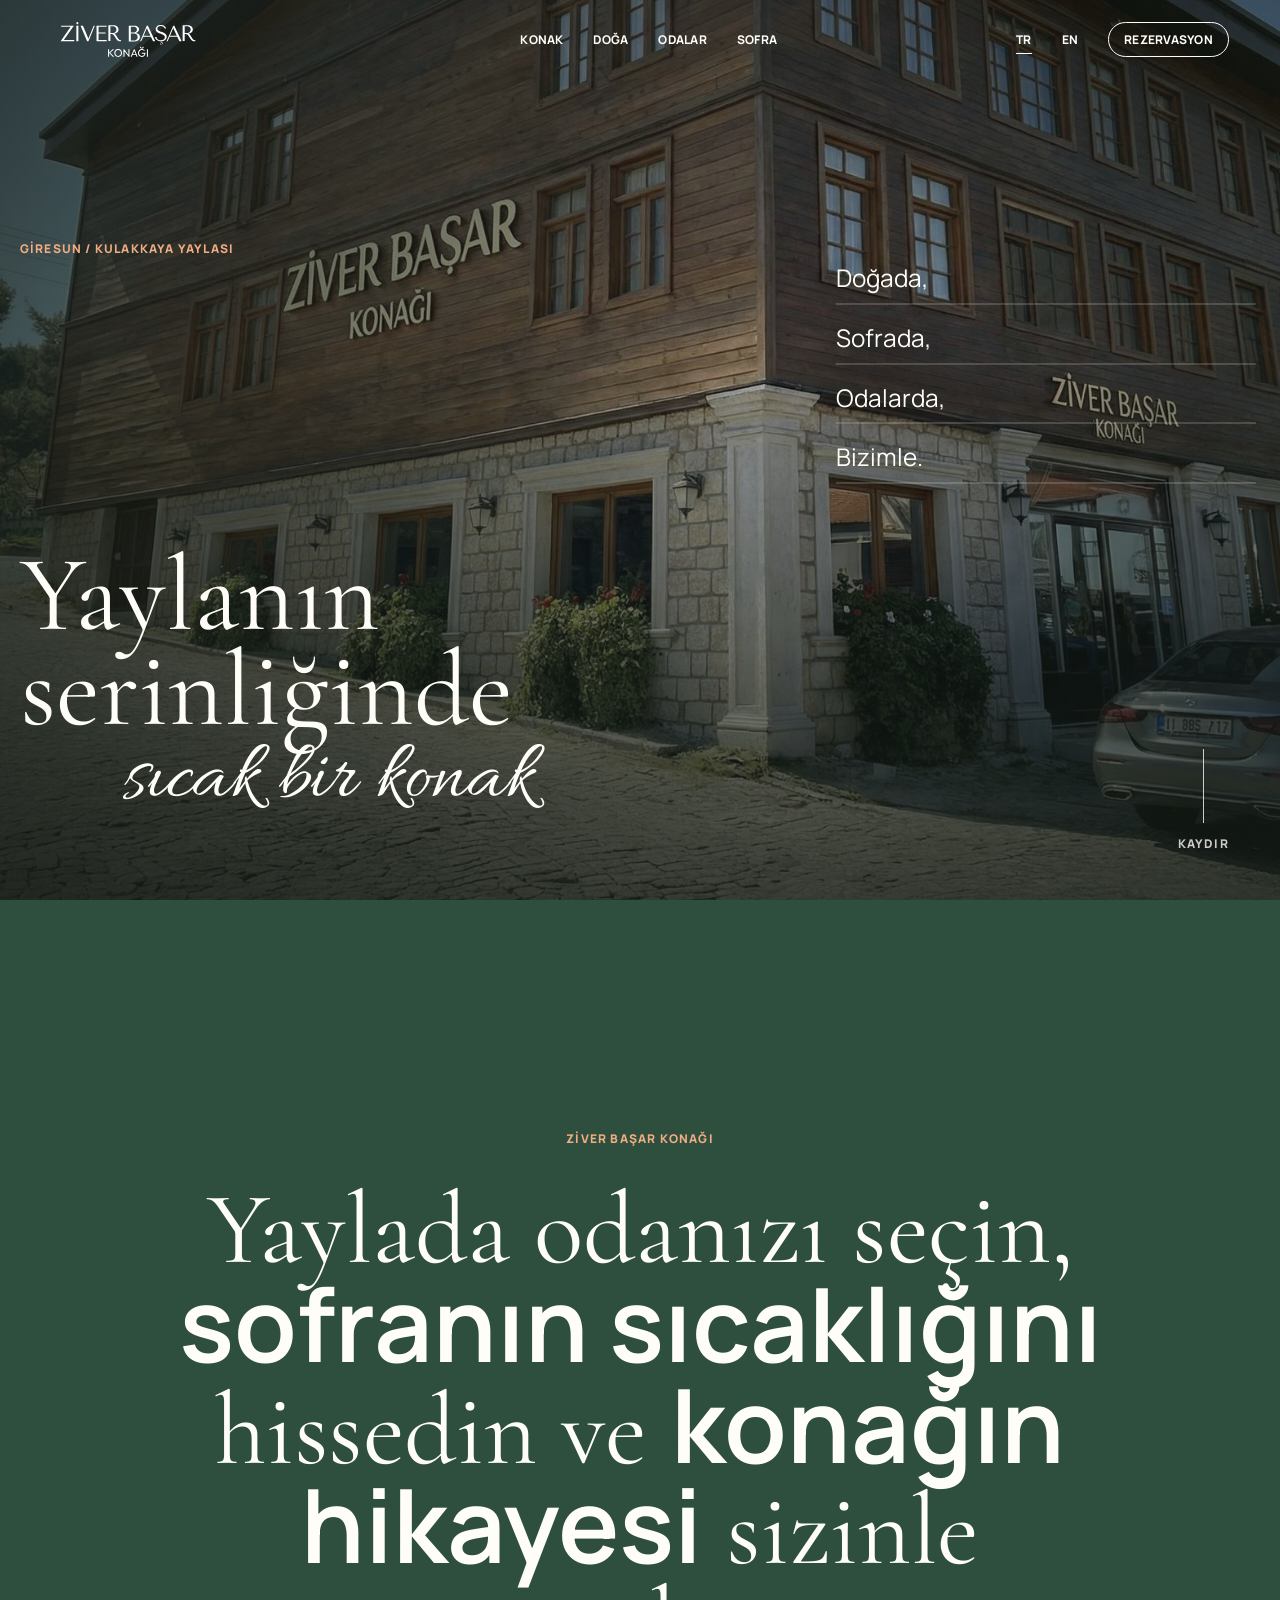
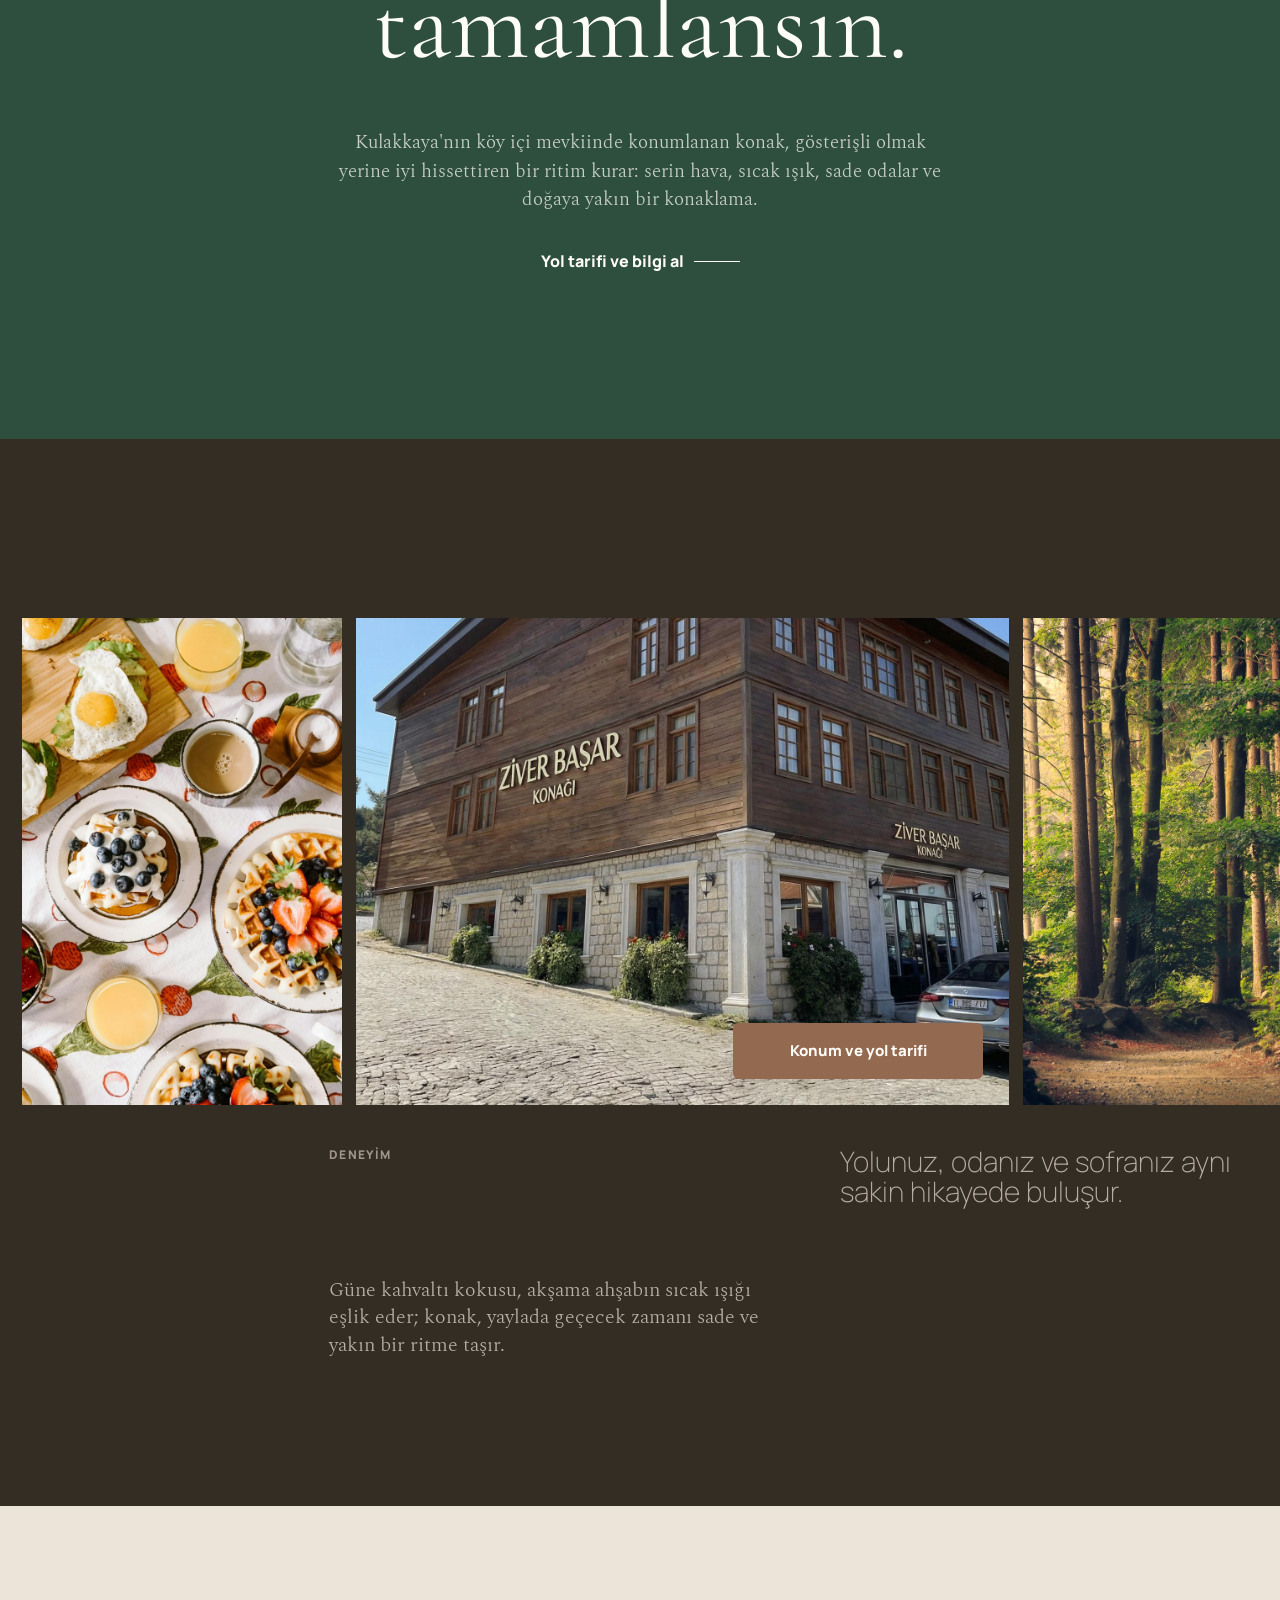
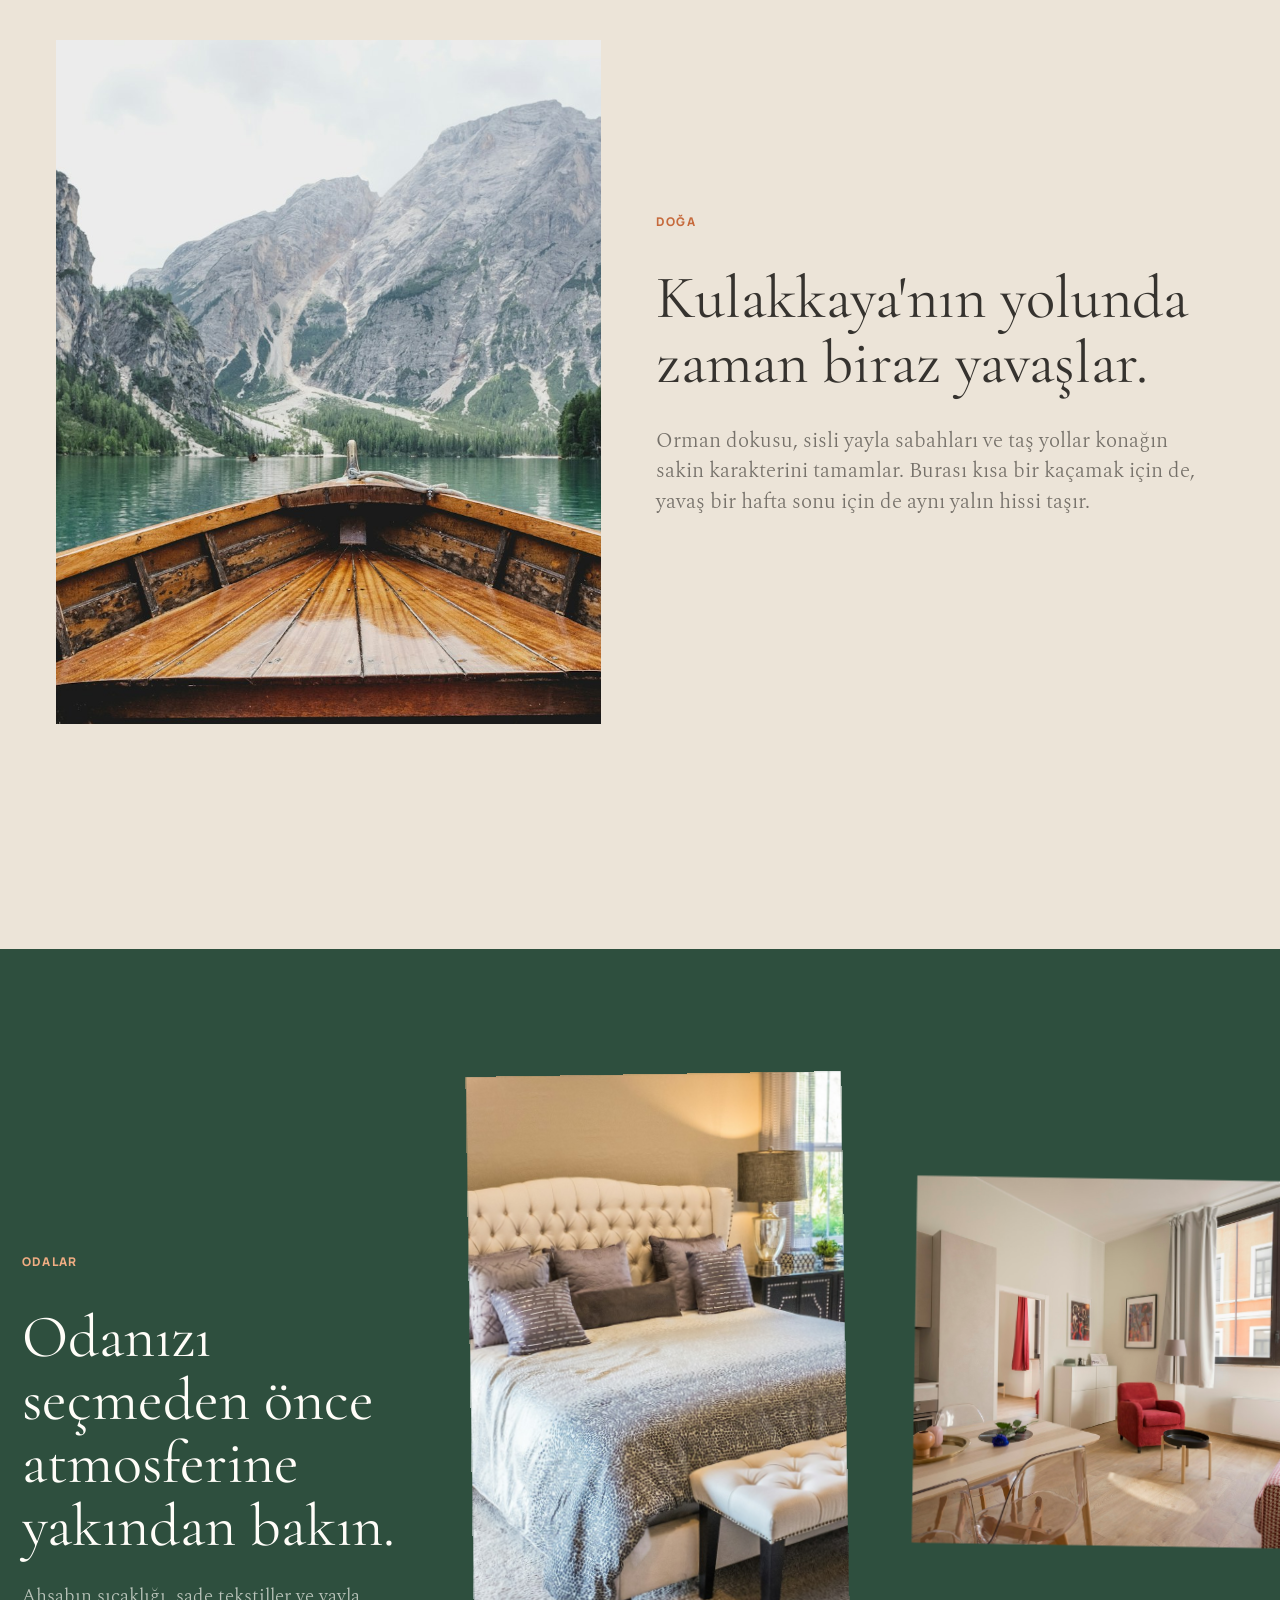
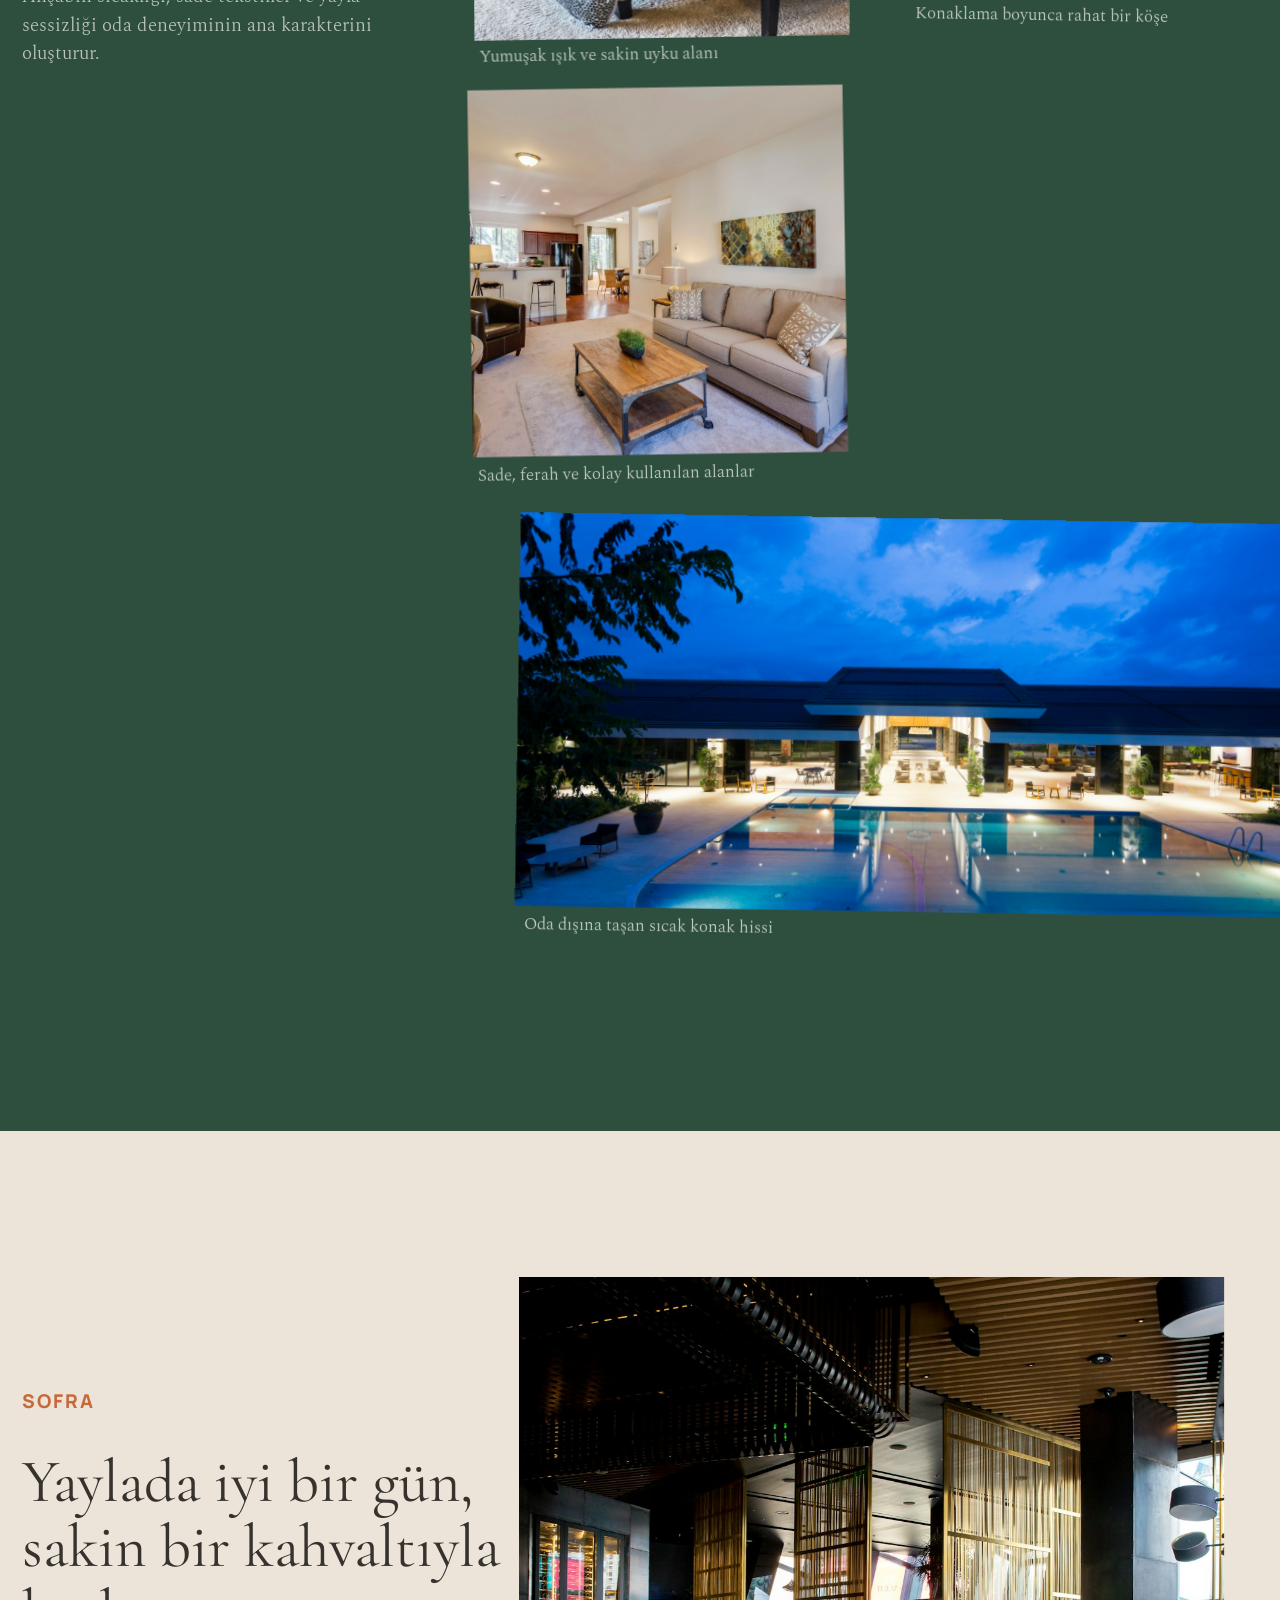
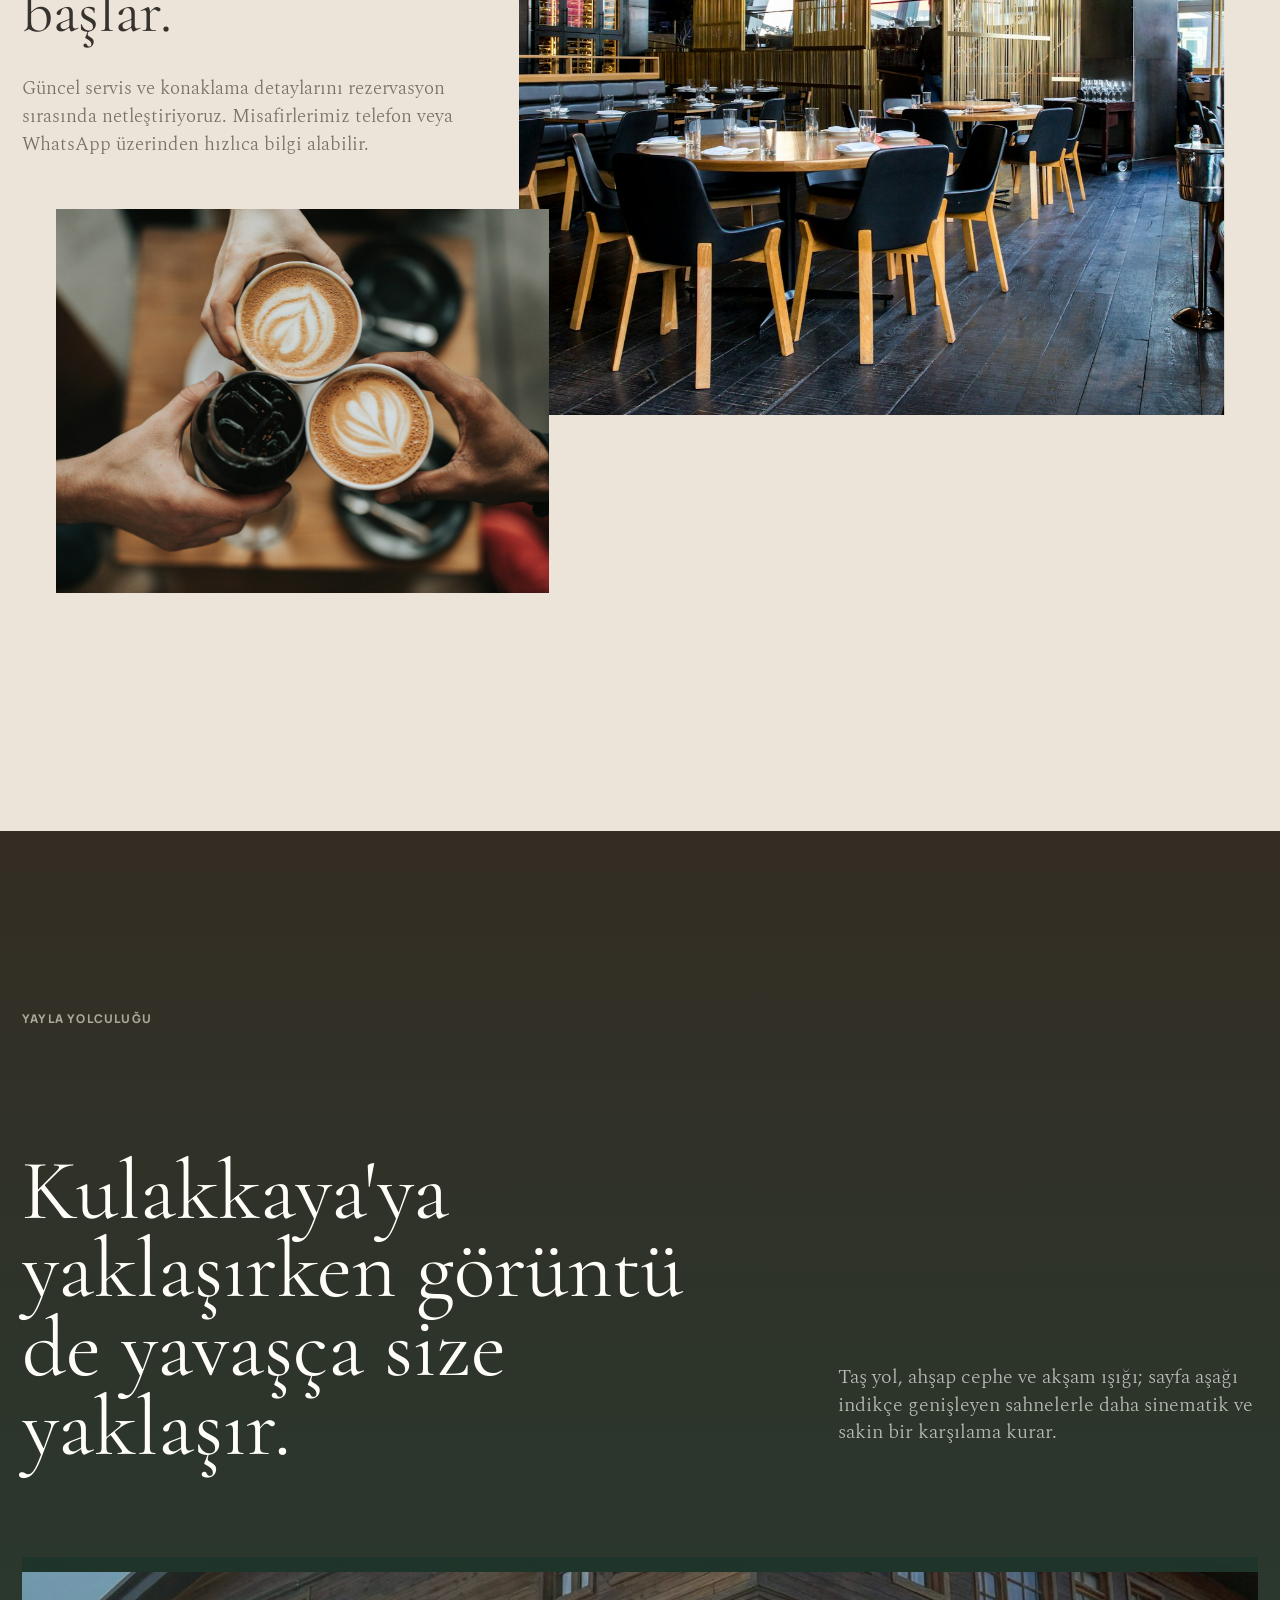
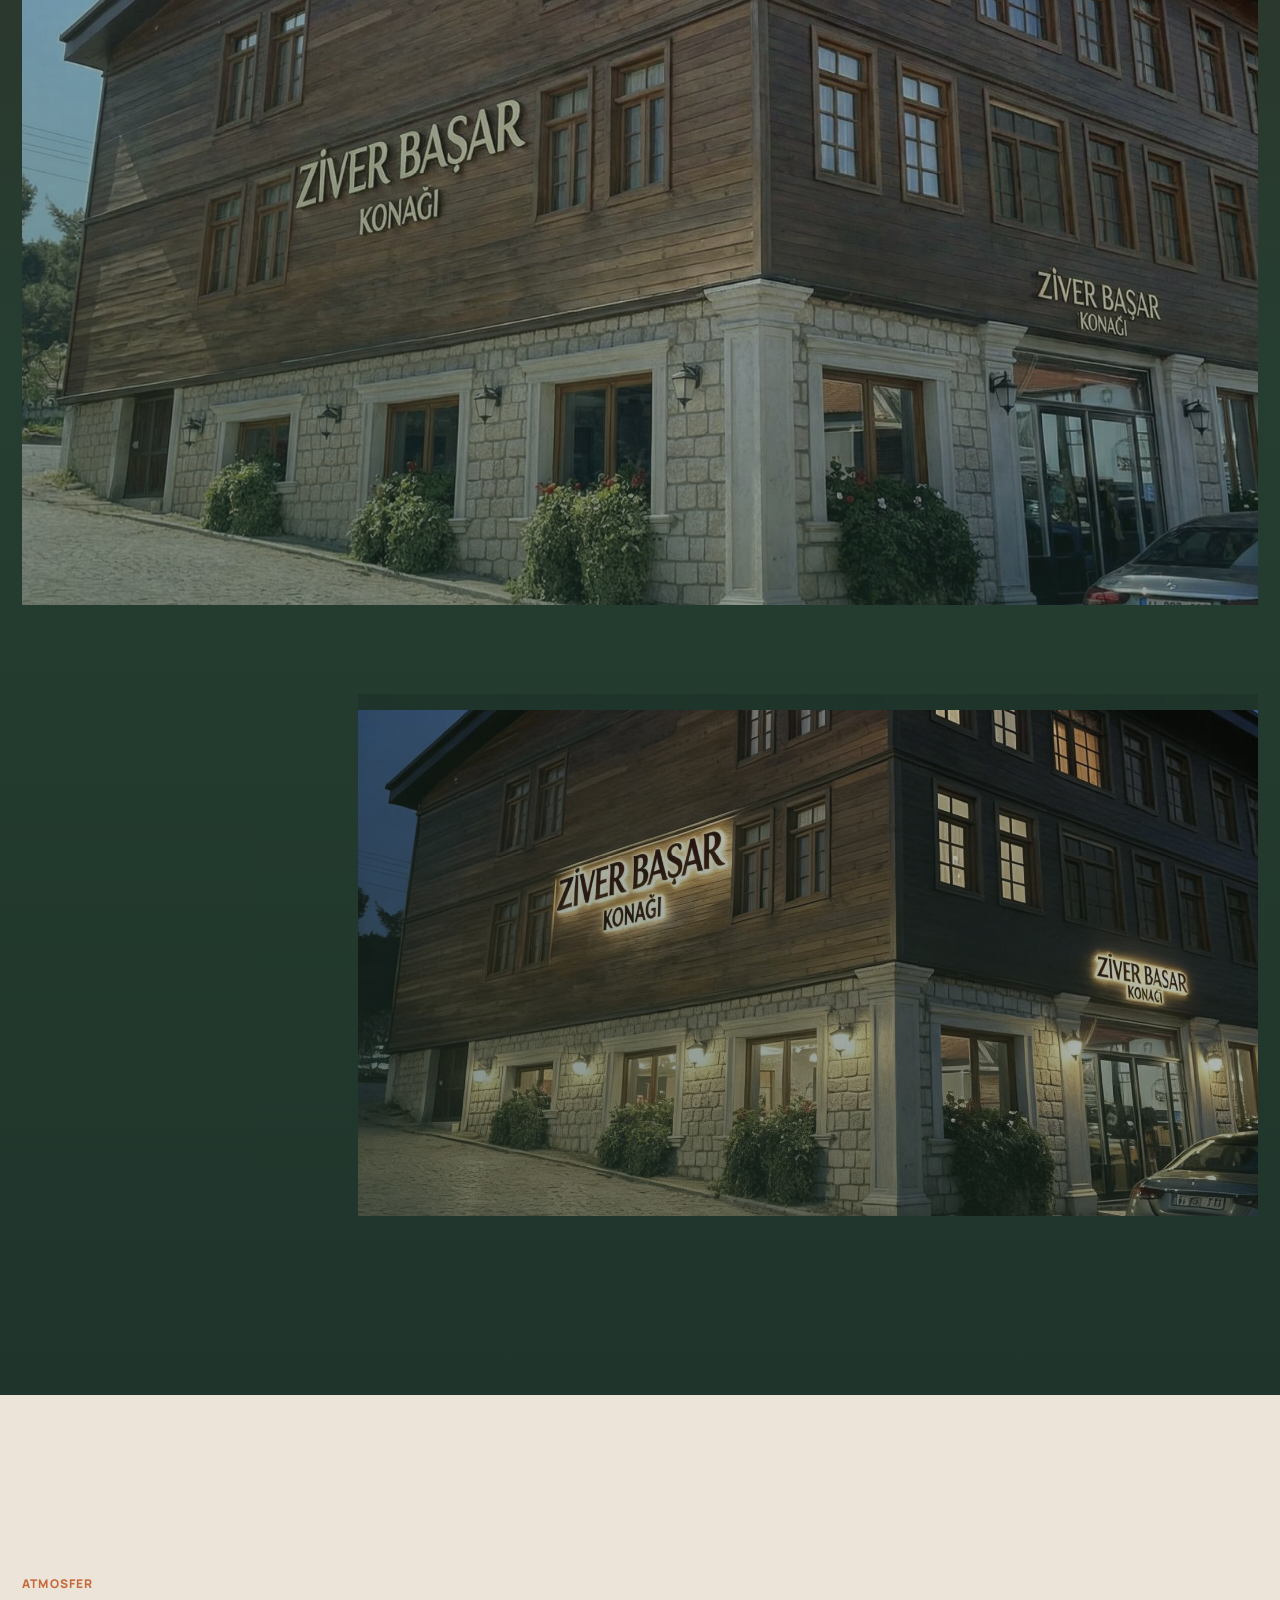
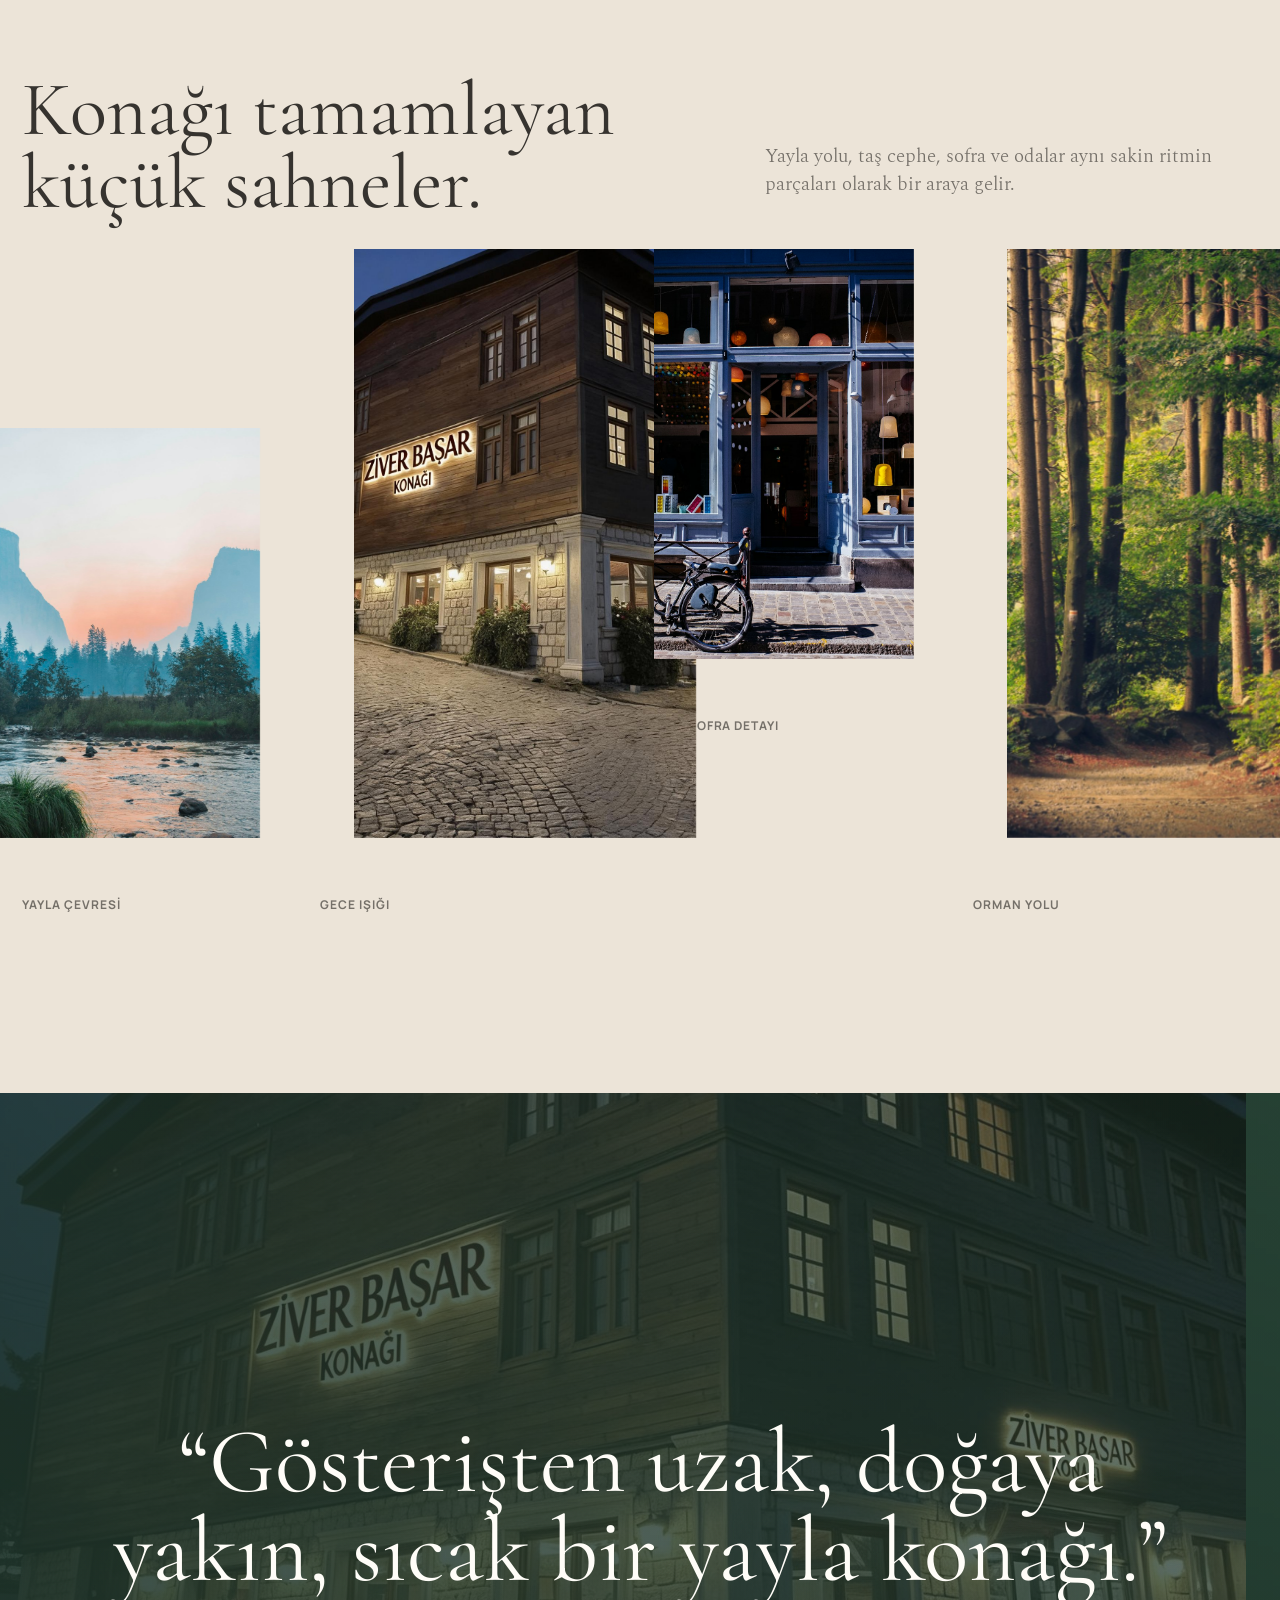
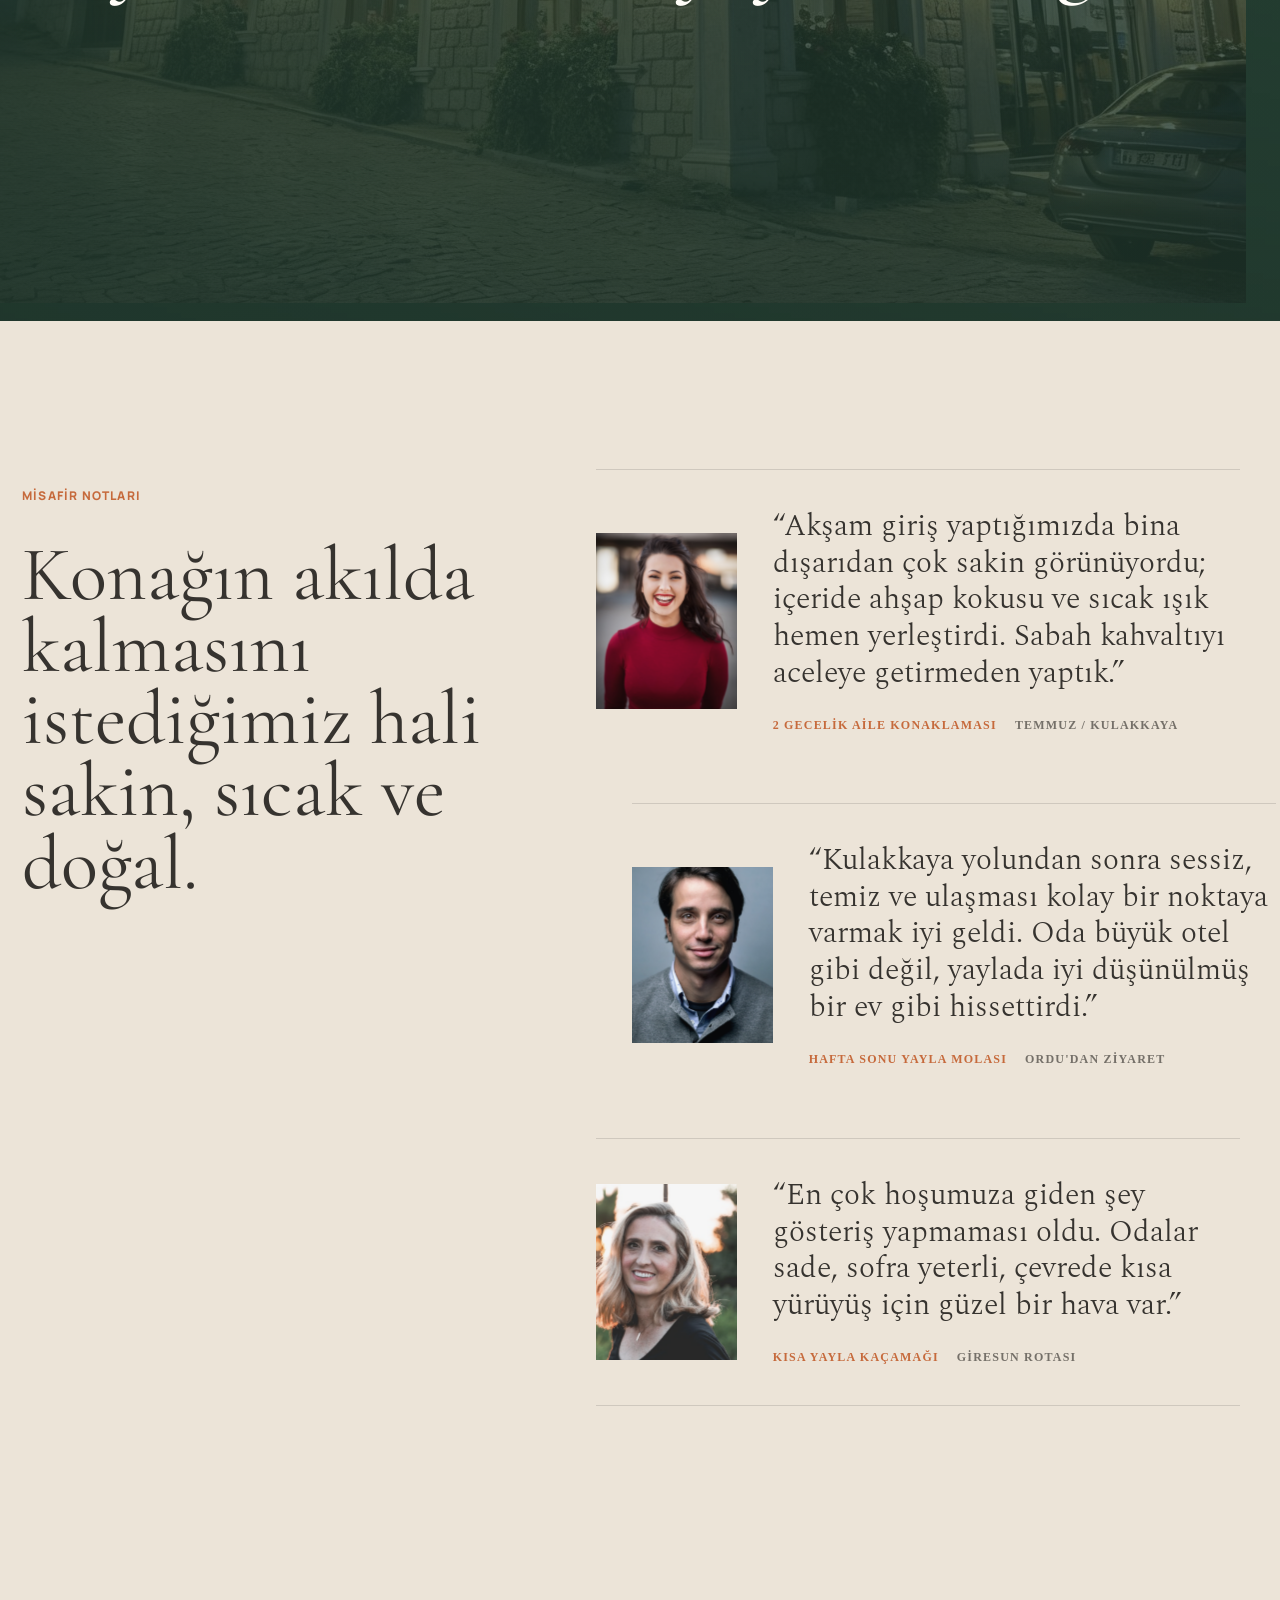
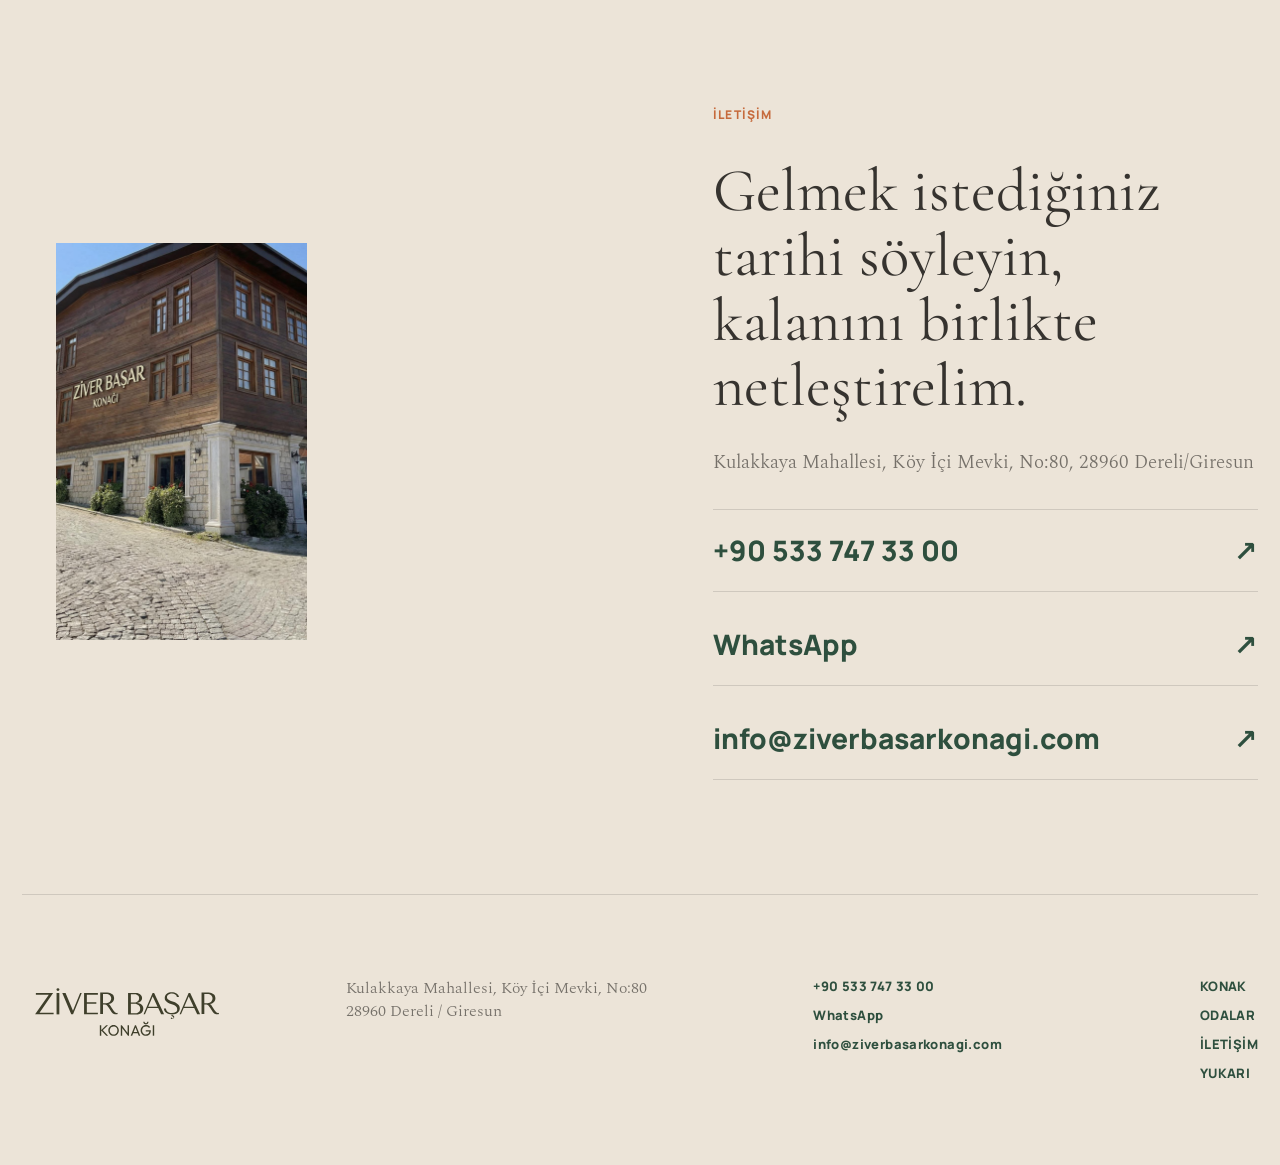
==== commit 3c0e9148: "Enhance testimonials and room motion" ====
--- a/index.html
+++ b/index.html
@@ -160,19 +160,19 @@
             </p>
           </div>
           <div class="rooms-gallery" aria-label="Oda görselleri">
-            <figure class="room-card room-card-tall">
+            <figure class="room-card room-card-tall" data-room-card>
               <img src="assets/stock/cozy-bed.jpg" alt="Sıcak ışıklı yatak odası atmosferi" />
               <figcaption>Yumuşak ışık ve sakin uyku alanı</figcaption>
             </figure>
-            <figure class="room-card">
+            <figure class="room-card" data-room-card>
               <img src="assets/stock/warm-bedroom.jpg" alt="Oturma alanı ve sıcak oda detayı" />
               <figcaption>Konaklama boyunca rahat bir köşe</figcaption>
             </figure>
-            <figure class="room-card">
+            <figure class="room-card" data-room-card>
               <img src="assets/stock/hotel-room.jpg" alt="Aydınlık oda ve dinlenme alanı" />
               <figcaption>Sade, ferah ve kolay kullanılan alanlar</figcaption>
             </figure>
-            <figure class="room-card room-card-wide">
+            <figure class="room-card room-card-wide" data-room-card>
               <img src="assets/stock/hotel-lobby.jpg" alt="Ortak iç mekan ve dinlenme atmosferi" />
               <figcaption>Oda dışına taşan sıcak konak hissi</figcaption>
             </figure>
@@ -258,23 +258,38 @@
             <h2>Konağın akılda kalmasını istediğimiz hali sakin, sıcak ve doğal.</h2>
           </div>
           <div class="testimonial-list">
-            <article class="testimonial-card reveal-block">
-              <blockquote>
-                “Sabah serinliği, ahşabın sıcaklığı ve sakin bir kahvaltı; burada zaman daha yumuşak akıyor.”
-              </blockquote>
-              <p>Hafta sonu kaçamağı</p>
+            <article class="testimonial-card reveal-block" data-testimonial-card>
+              <figure class="testimonial-photo">
+                <img src="assets/stock/guest-portrait-1.jpg" alt="Yayla konaklaması yapan misafir portresi" />
+              </figure>
+              <div class="testimonial-copy">
+                <blockquote>
+                  “Akşam giriş yaptığımızda bina dışarıdan çok sakin görünüyordu; içeride ahşap kokusu ve sıcak ışık hemen yerleştirdi. Sabah kahvaltıyı aceleye getirmeden yaptık.”
+                </blockquote>
+                <p><span>2 gecelik aile konaklaması</span><span>Temmuz / Kulakkaya</span></p>
+              </div>
             </article>
-            <article class="testimonial-card reveal-block">
-              <blockquote>
-                “Kalabalıktan uzak ama ulaşması kolay bir yayla molası; oda, sofra ve manzara aynı sadelikte.”
-              </blockquote>
-              <p>Aile konaklaması</p>
+            <article class="testimonial-card reveal-block" data-testimonial-card>
+              <figure class="testimonial-photo">
+                <img src="assets/stock/guest-portrait-2.jpg" alt="Konağı ziyaret eden misafir portresi" />
+              </figure>
+              <div class="testimonial-copy">
+                <blockquote>
+                  “Kulakkaya yolundan sonra sessiz, temiz ve ulaşması kolay bir noktaya varmak iyi geldi. Oda büyük otel gibi değil, yaylada iyi düşünülmüş bir ev gibi hissettirdi.”
+                </blockquote>
+                <p><span>Hafta sonu yayla molası</span><span>Ordu'dan ziyaret</span></p>
+              </div>
             </article>
-            <article class="testimonial-card reveal-block">
-              <blockquote>
-                “Gösterişli detaylar yerine iyi hissettiren bir düzen var; ışık, taş ve ahşap birlikte çalışıyor.”
-              </blockquote>
-              <p>Yayla molası</p>
+            <article class="testimonial-card reveal-block" data-testimonial-card>
+              <figure class="testimonial-photo">
+                <img src="assets/stock/guest-portrait-3.jpg" alt="Sakin konaklama deneyimi yaşayan misafir portresi" />
+              </figure>
+              <div class="testimonial-copy">
+                <blockquote>
+                  “En çok hoşumuza giden şey gösteriş yapmaması oldu. Odalar sade, sofra yeterli, çevrede kısa yürüyüş için güzel bir hava var.”
+                </blockquote>
+                <p><span>Kısa yayla kaçamağı</span><span>Giresun rotası</span></p>
+              </div>
             </article>
           </div>
         </div>
--- a/styles.css
+++ b/styles.css
@@ -777,14 +777,15 @@
 .split-copy h2,
 .broken-copy h2,
 .contact-copy h2 {
-  font-size: clamp(42px, 5.1vw, 78px);
-  line-height: 0.96;
+  margin-bottom: clamp(18px, 2.4vw, 34px);
+  font-size: clamp(40px, 4.75vw, 74px);
+  line-height: 1.07;
 }
 
 .split-copy p:not(.micro) {
   max-width: 640px;
   font-size: clamp(20px, 1.65vw, 27px);
-  line-height: 1.36;
+  line-height: 1.46;
 }
 
 .rooms-showcase {
@@ -809,13 +810,13 @@
 
 .rooms-heading h2 {
   max-width: 560px;
+  margin-bottom: clamp(18px, 2vw, 28px);
   font-size: clamp(38px, 4.7vw, 74px);
-  line-height: 0.98;
+  line-height: 1.05;
 }
 
 .rooms-heading p:not(.micro) {
   max-width: 430px;
-  margin-top: 24px;
   color: rgba(255, 253, 248, 0.68);
 }
 
@@ -823,16 +824,35 @@
   display: grid;
   grid-template-columns: repeat(2, minmax(0, 1fr));
   gap: clamp(16px, 2vw, 30px);
+  perspective: 1200px;
 }
 
 .room-card {
+  --room-x: 0px;
+  --room-y: 0px;
+  --room-rotate: 0deg;
+  --room-img-scale: 1.02;
   display: grid;
   gap: 12px;
   margin: 0;
+  opacity: 0;
+  transform:
+    translate3d(var(--room-x), calc(var(--room-y) + 48px), 0)
+    rotate(var(--room-rotate));
+  transition:
+    opacity 900ms ease,
+    transform 900ms cubic-bezier(0.22, 1, 0.36, 1);
 }
 
 .room-card:nth-child(2) {
   margin-top: clamp(42px, 7vw, 110px);
+}
+
+.room-card.is-visible {
+  opacity: 1;
+  transform:
+    translate3d(var(--room-x), var(--room-y), 0)
+    rotate(var(--room-rotate));
 }
 
 .room-card-wide {
@@ -843,6 +863,10 @@
   width: 100%;
   height: clamp(290px, 28vw, 500px);
   object-fit: cover;
+  transform: scale(var(--room-img-scale));
+  transition:
+    filter 700ms ease,
+    transform 900ms cubic-bezier(0.22, 1, 0.36, 1);
 }
 
 .room-card-tall img {
@@ -859,6 +883,20 @@
   font-size: clamp(17px, 1.25vw, 22px);
   font-weight: 300;
   line-height: 1.36;
+  transform: translateX(0);
+  transition:
+    color 360ms ease,
+    transform 360ms ease;
+}
+
+.room-card:hover img {
+  filter: saturate(1.08) contrast(1.02);
+  transform: scale(1.075);
+}
+
+.room-card:hover figcaption {
+  color: var(--white);
+  transform: translateX(10px);
 }
 
 .broken-grid {
@@ -880,6 +918,8 @@
 
 .broken-copy p {
   max-width: 540px;
+  font-size: clamp(19px, 1.45vw, 24px);
+  line-height: 1.48;
 }
 
 .broken-large {
@@ -891,12 +931,12 @@
 }
 
 .broken-small {
-  grid-column: 2 / 6;
+  grid-column: 1 / 6;
   grid-row: 2;
   width: 100%;
   height: clamp(250px, 30vw, 430px);
   object-fit: cover;
-  margin-top: -6vw;
+  margin-top: clamp(16px, 3vw, 40px);
 }
 
 .scroll-grow {
@@ -1038,14 +1078,53 @@
 
 .testimonial-list {
   display: grid;
+  gap: clamp(18px, 2.4vw, 32px);
+}
+
+.testimonial-card {
+  --testimonial-y: 0px;
+  --testimonial-x: 0px;
+  display: grid;
+  grid-template-columns: clamp(92px, 11vw, 154px) minmax(0, 1fr);
+  gap: clamp(18px, 2.8vw, 42px);
+  align-items: center;
+  padding: clamp(20px, 3vw, 38px) 0;
   border-top: 1px solid var(--line);
-}
-
-.testimonial-card {
-  display: grid;
-  gap: 24px;
-  padding: clamp(28px, 4.5vw, 66px) 0;
+  opacity: 0;
+  transform: translate3d(var(--testimonial-x), calc(var(--testimonial-y) + 34px), 0);
+  transition:
+    opacity 760ms ease,
+    transform 760ms cubic-bezier(0.22, 1, 0.36, 1);
+}
+
+.testimonial-card.is-visible {
+  opacity: 1;
+  transform: translate3d(var(--testimonial-x), var(--testimonial-y), 0);
+}
+
+.testimonial-card:last-child {
   border-bottom: 1px solid var(--line);
+}
+
+.testimonial-photo {
+  margin: 0;
+  overflow: hidden;
+}
+
+.testimonial-photo img {
+  width: 100%;
+  aspect-ratio: 4 / 5;
+  object-fit: cover;
+  filter: saturate(0.88) contrast(0.95);
+  transform: scale(1.02);
+  transition:
+    filter 600ms ease,
+    transform 900ms cubic-bezier(0.22, 1, 0.36, 1);
+}
+
+.testimonial-card:hover .testimonial-photo img {
+  filter: saturate(1.04) contrast(1);
+  transform: scale(1.075);
 }
 
 .testimonial-card blockquote {
@@ -1053,19 +1132,27 @@
   margin: 0;
   color: var(--ink);
   font-family: var(--font-text);
-  font-size: clamp(31px, 3.2vw, 54px);
+  font-size: clamp(24px, 2.35vw, 38px);
   font-weight: 300;
-  line-height: 1.04;
+  line-height: 1.22;
   text-align: left;
 }
 
 .testimonial-card p {
+  display: flex;
+  flex-wrap: wrap;
+  gap: 8px 18px;
   margin: 0;
+  margin-top: clamp(18px, 2vw, 26px);
   color: var(--rust);
   font-size: 12px;
   font-weight: 800;
   letter-spacing: 0.1em;
   text-transform: uppercase;
+}
+
+.testimonial-card p span + span {
+  color: var(--muted);
 }
 
 .atmosphere-section {
@@ -1251,10 +1338,13 @@
 .hero-content,
 .gallery-visual,
 .split-media,
+.room-card,
 .broken-large,
 .broken-small,
 .grow-frame img,
 .atmosphere-card img,
+.testimonial-card,
+.testimonial-photo img,
 .contact-map video,
 .contact-map iframe,
 .quote-video {
@@ -1272,6 +1362,16 @@
 .reveal-block.is-visible {
   opacity: 1;
   transform: translateY(0);
+}
+
+.testimonial-card.reveal-block {
+  opacity: 0;
+  transform: translate3d(var(--testimonial-x), calc(var(--testimonial-y) + 34px), 0);
+}
+
+.testimonial-card.reveal-block.is-visible {
+  opacity: 1;
+  transform: translate3d(var(--testimonial-x), var(--testimonial-y), 0);
 }
 
 @media (prefers-reduced-motion: reduce) {
@@ -1390,6 +1490,10 @@
     margin-top: 8px;
   }
 
+  .room-card:nth-child(2) {
+    margin-top: 0;
+  }
+
   .rooms-showcase {
     padding-top: clamp(190px, 26vw, 260px);
   }
@@ -1405,6 +1509,10 @@
   .testimonial-heading {
     position: relative;
     top: auto;
+  }
+
+  .testimonial-card {
+    grid-template-columns: clamp(88px, 22vw, 132px) minmax(0, 1fr);
   }
 
   .atmosphere-intro,
@@ -1543,13 +1651,21 @@
   }
 
   .testimonial-card blockquote {
-    font-size: clamp(29px, 9vw, 44px);
+    font-size: clamp(22px, 6.5vw, 34px);
   }
 
   .testimonials {
     padding-top: 190px;
   }
 
+  .testimonial-card {
+    grid-template-columns: 1fr;
+  }
+
+  .testimonial-photo {
+    width: min(180px, 44vw);
+  }
+
   .footer {
     grid-template-columns: 1fr;
   }
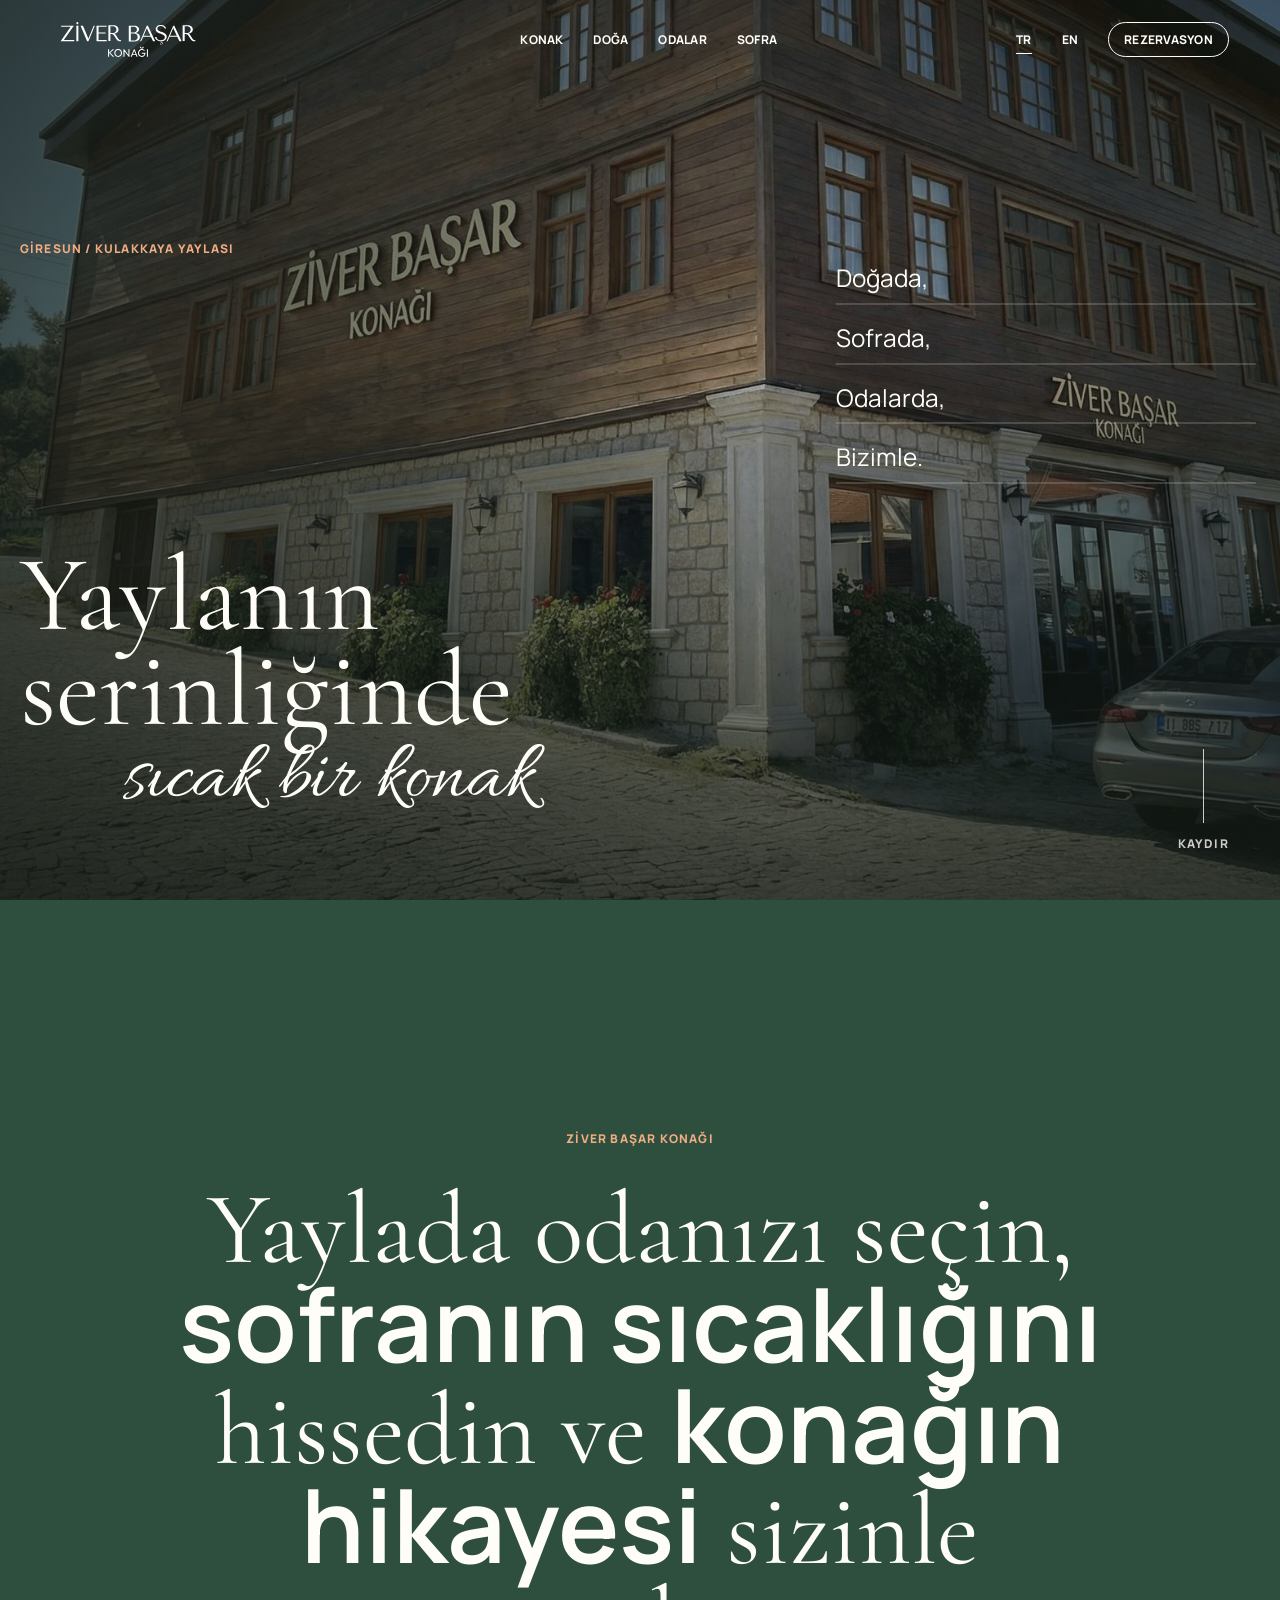
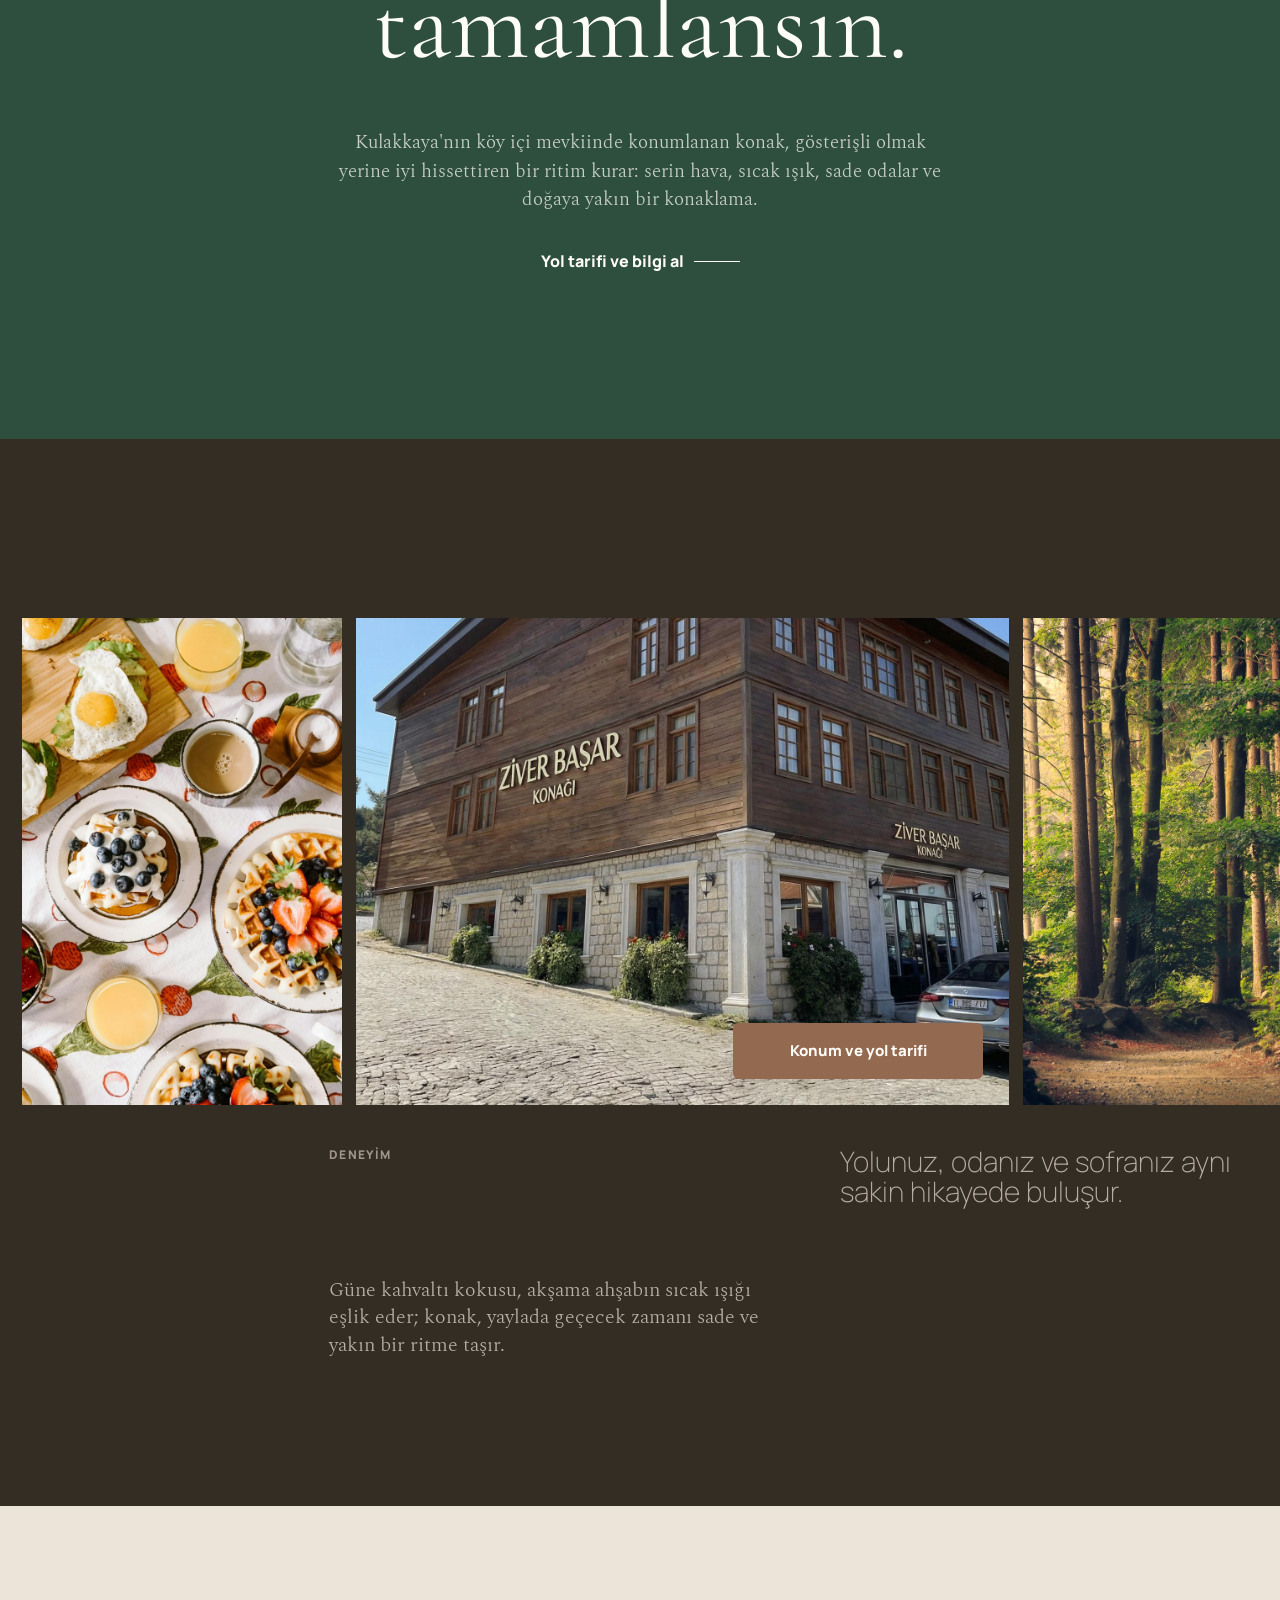
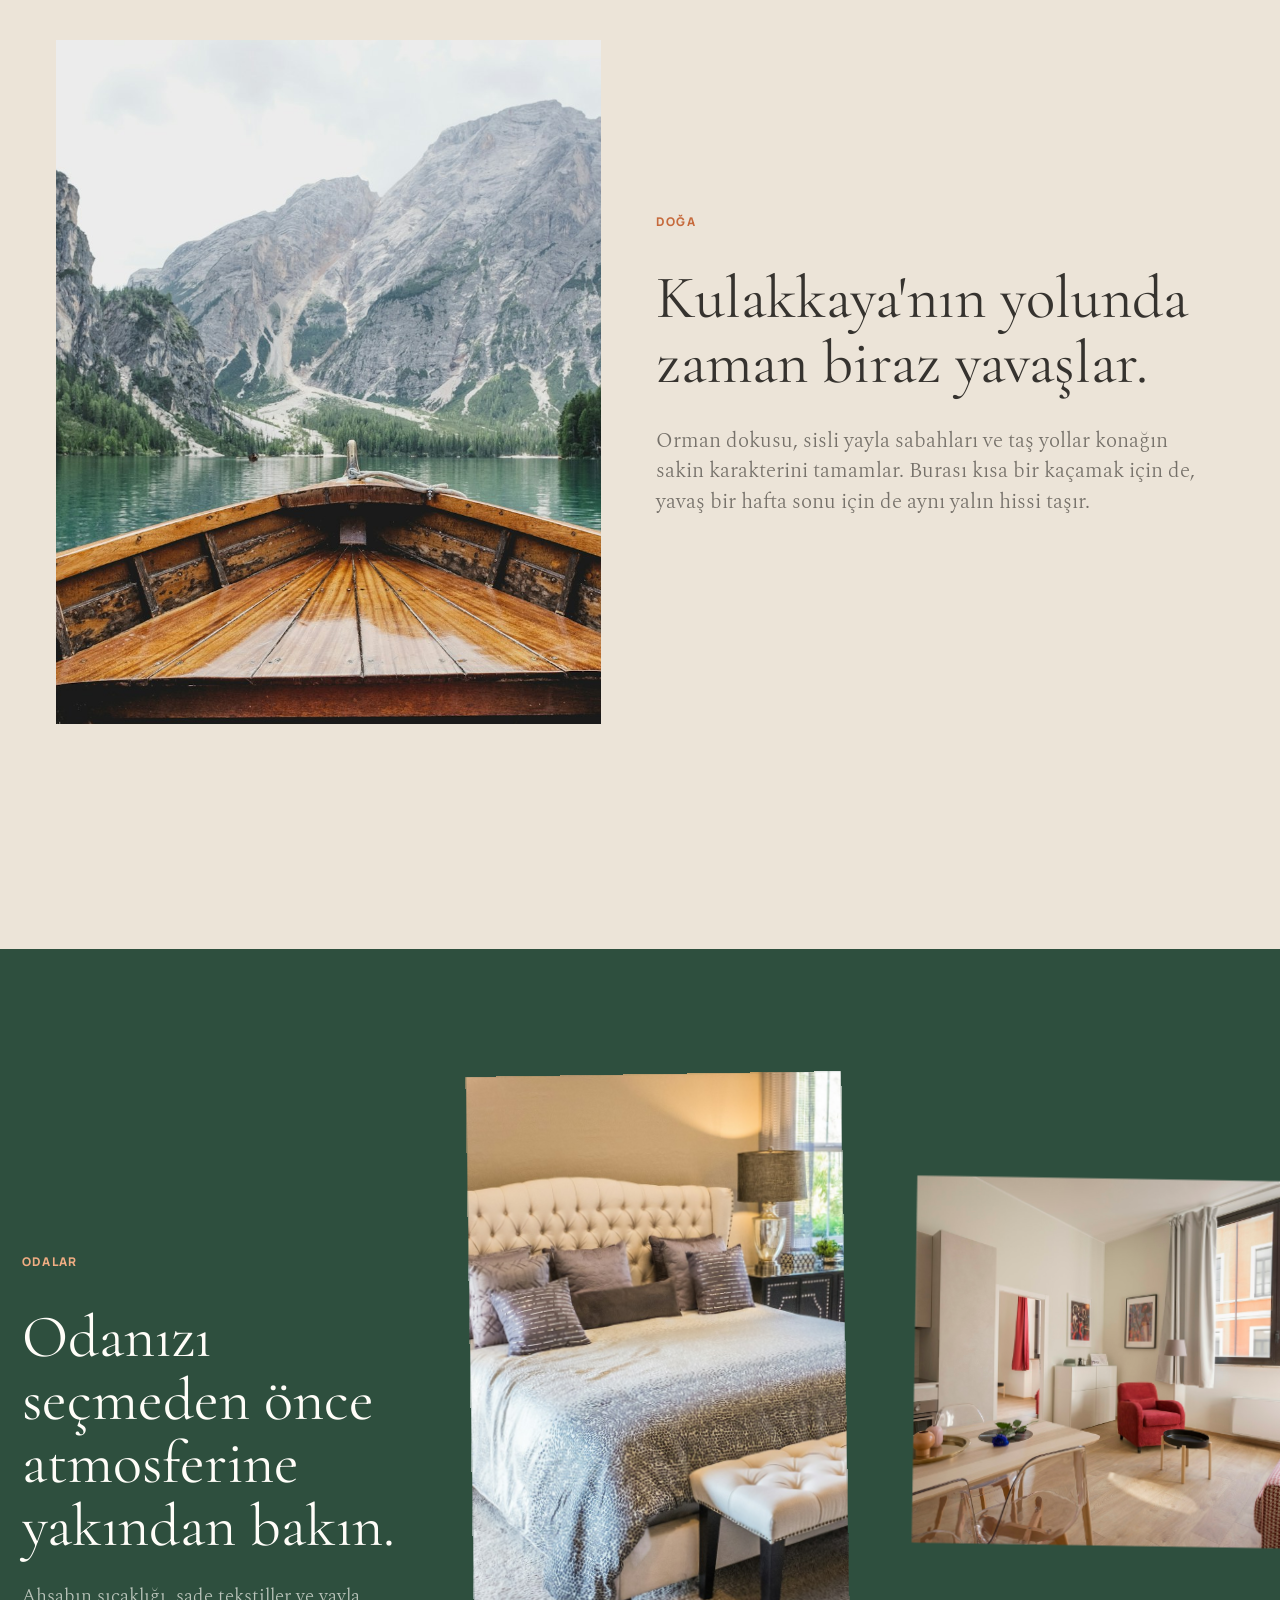
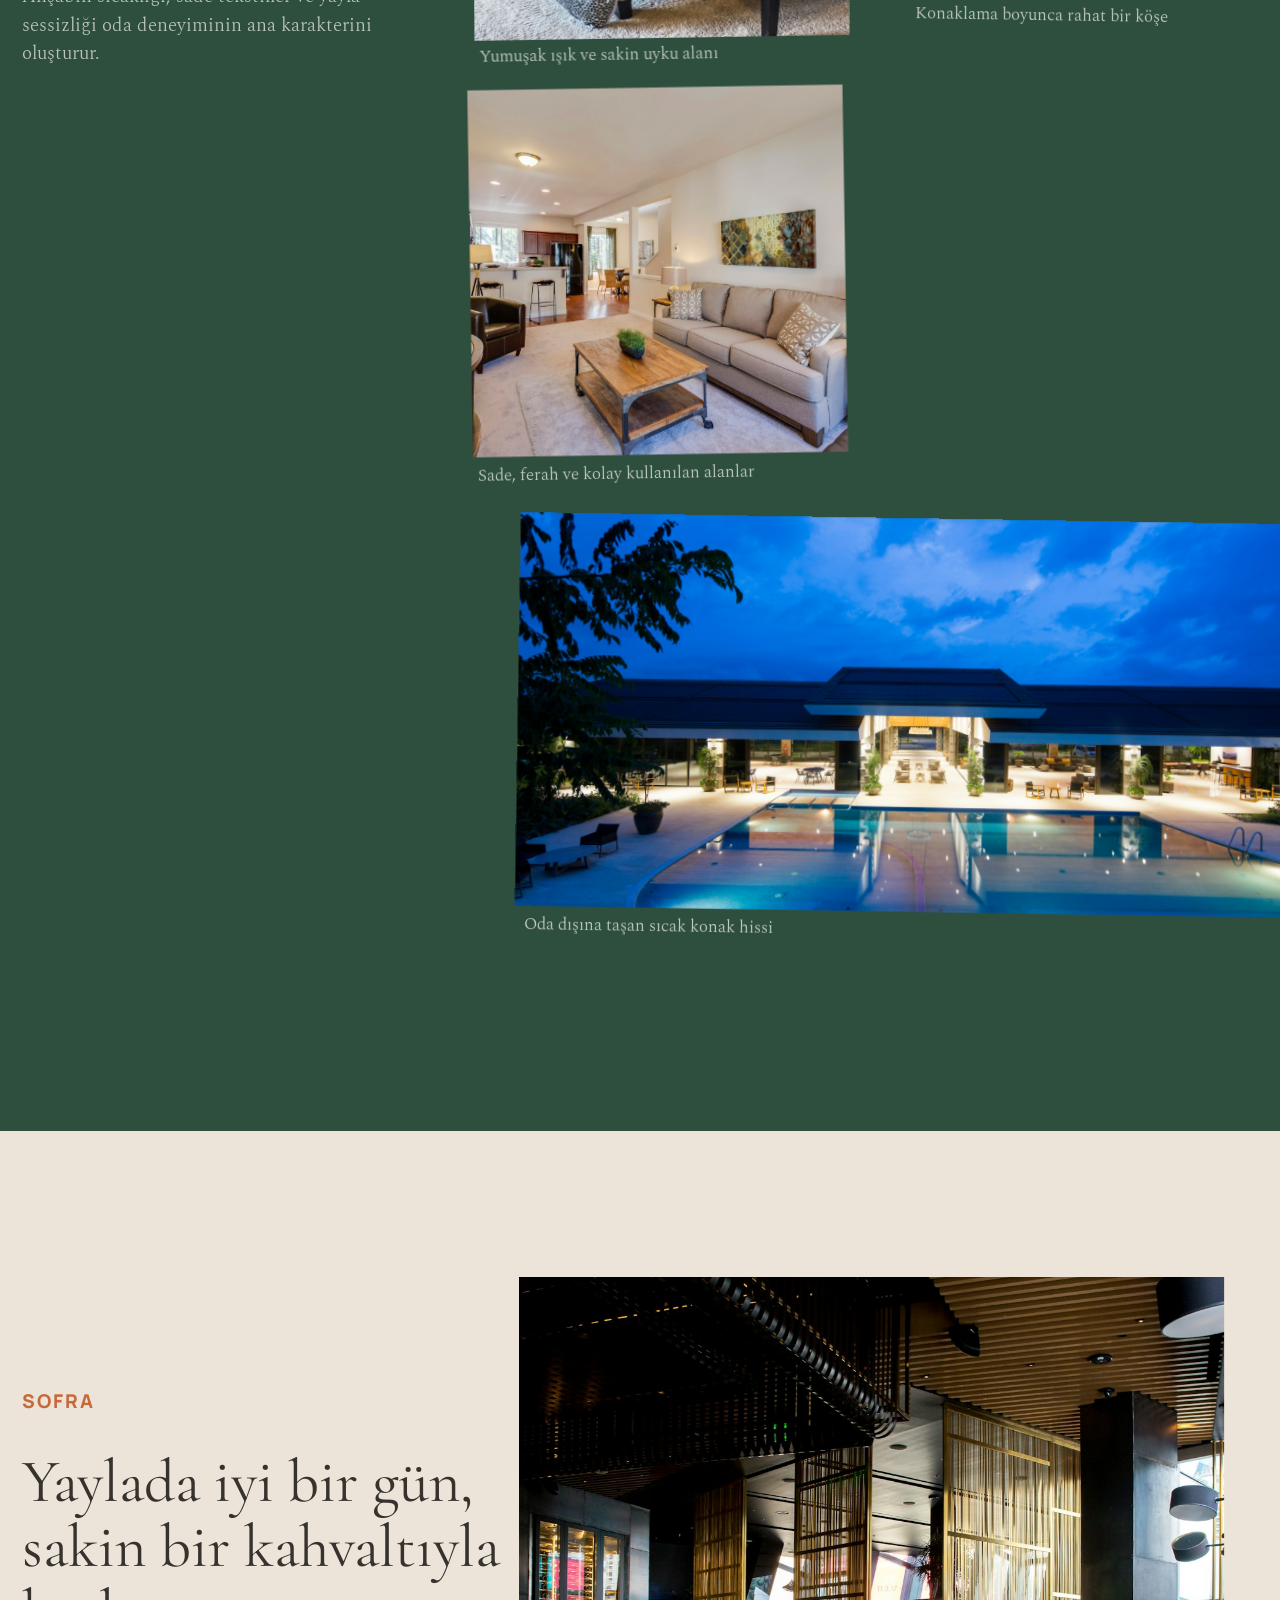
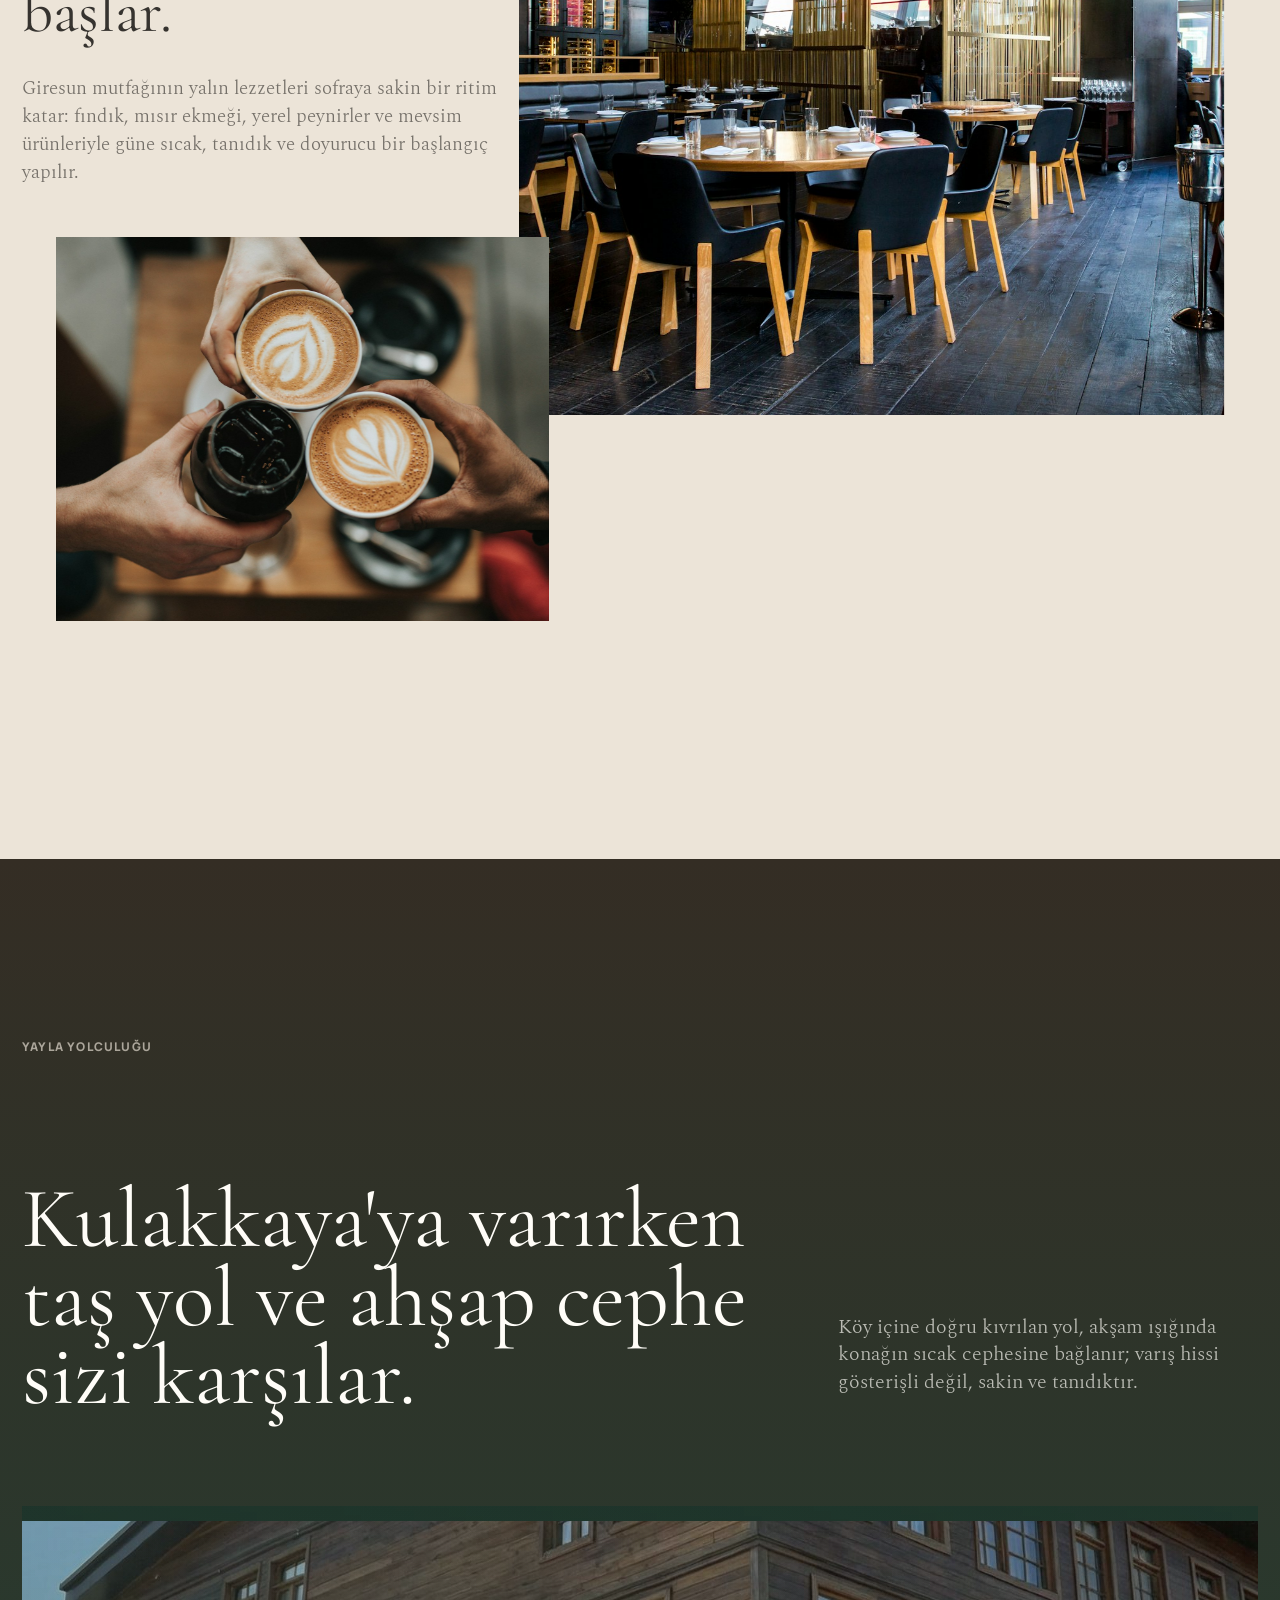
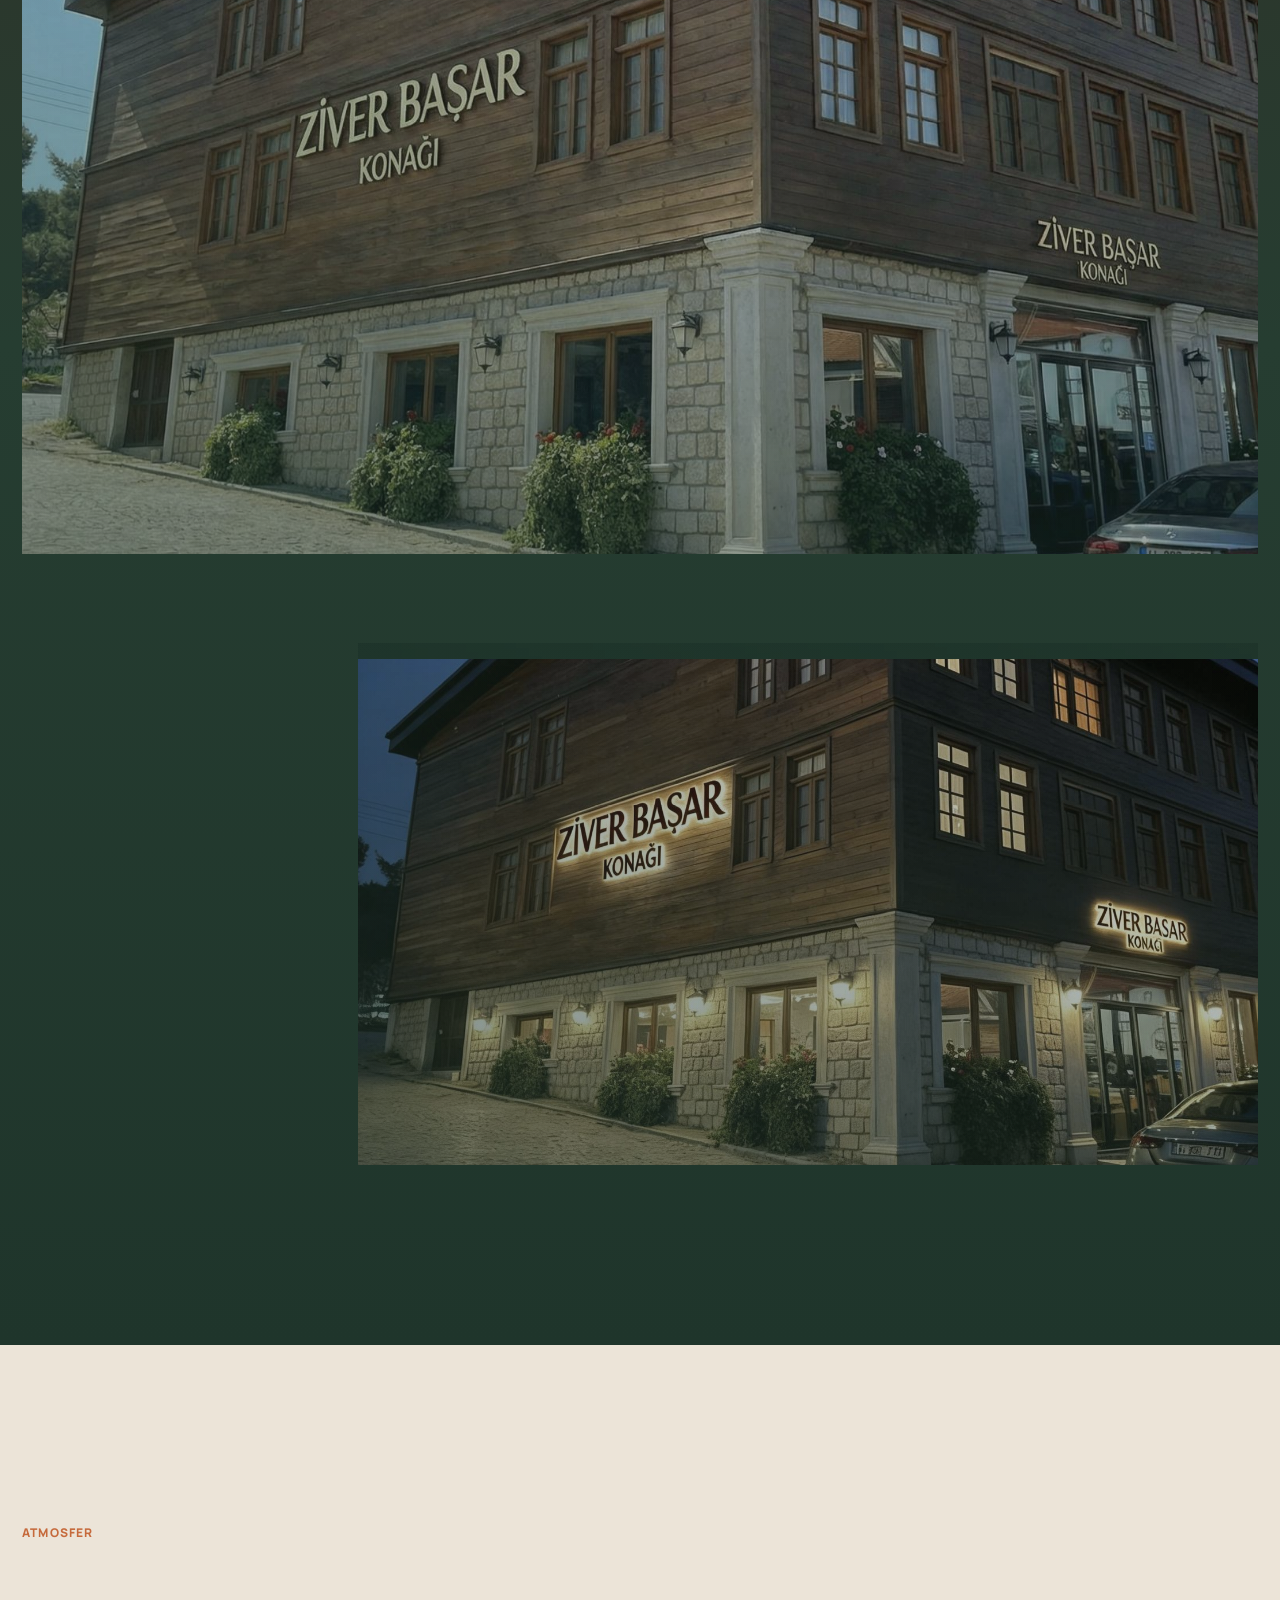
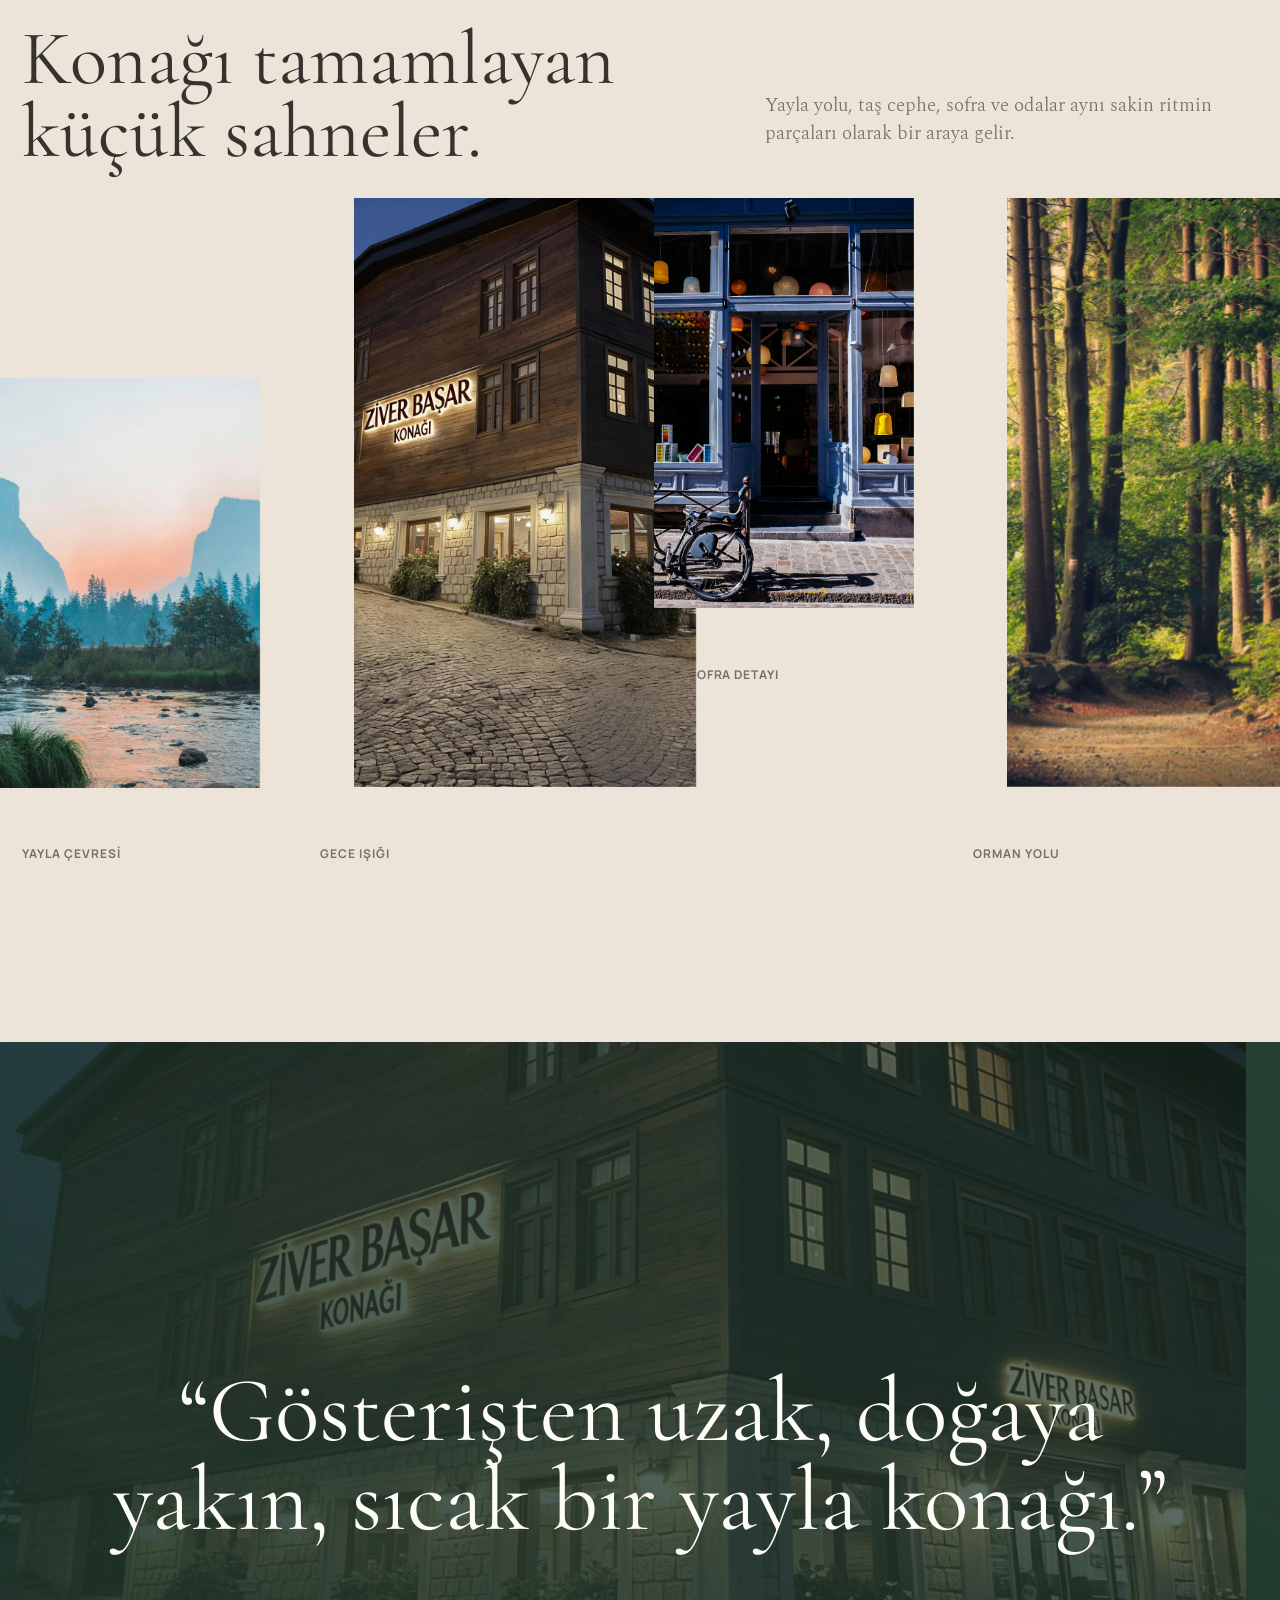
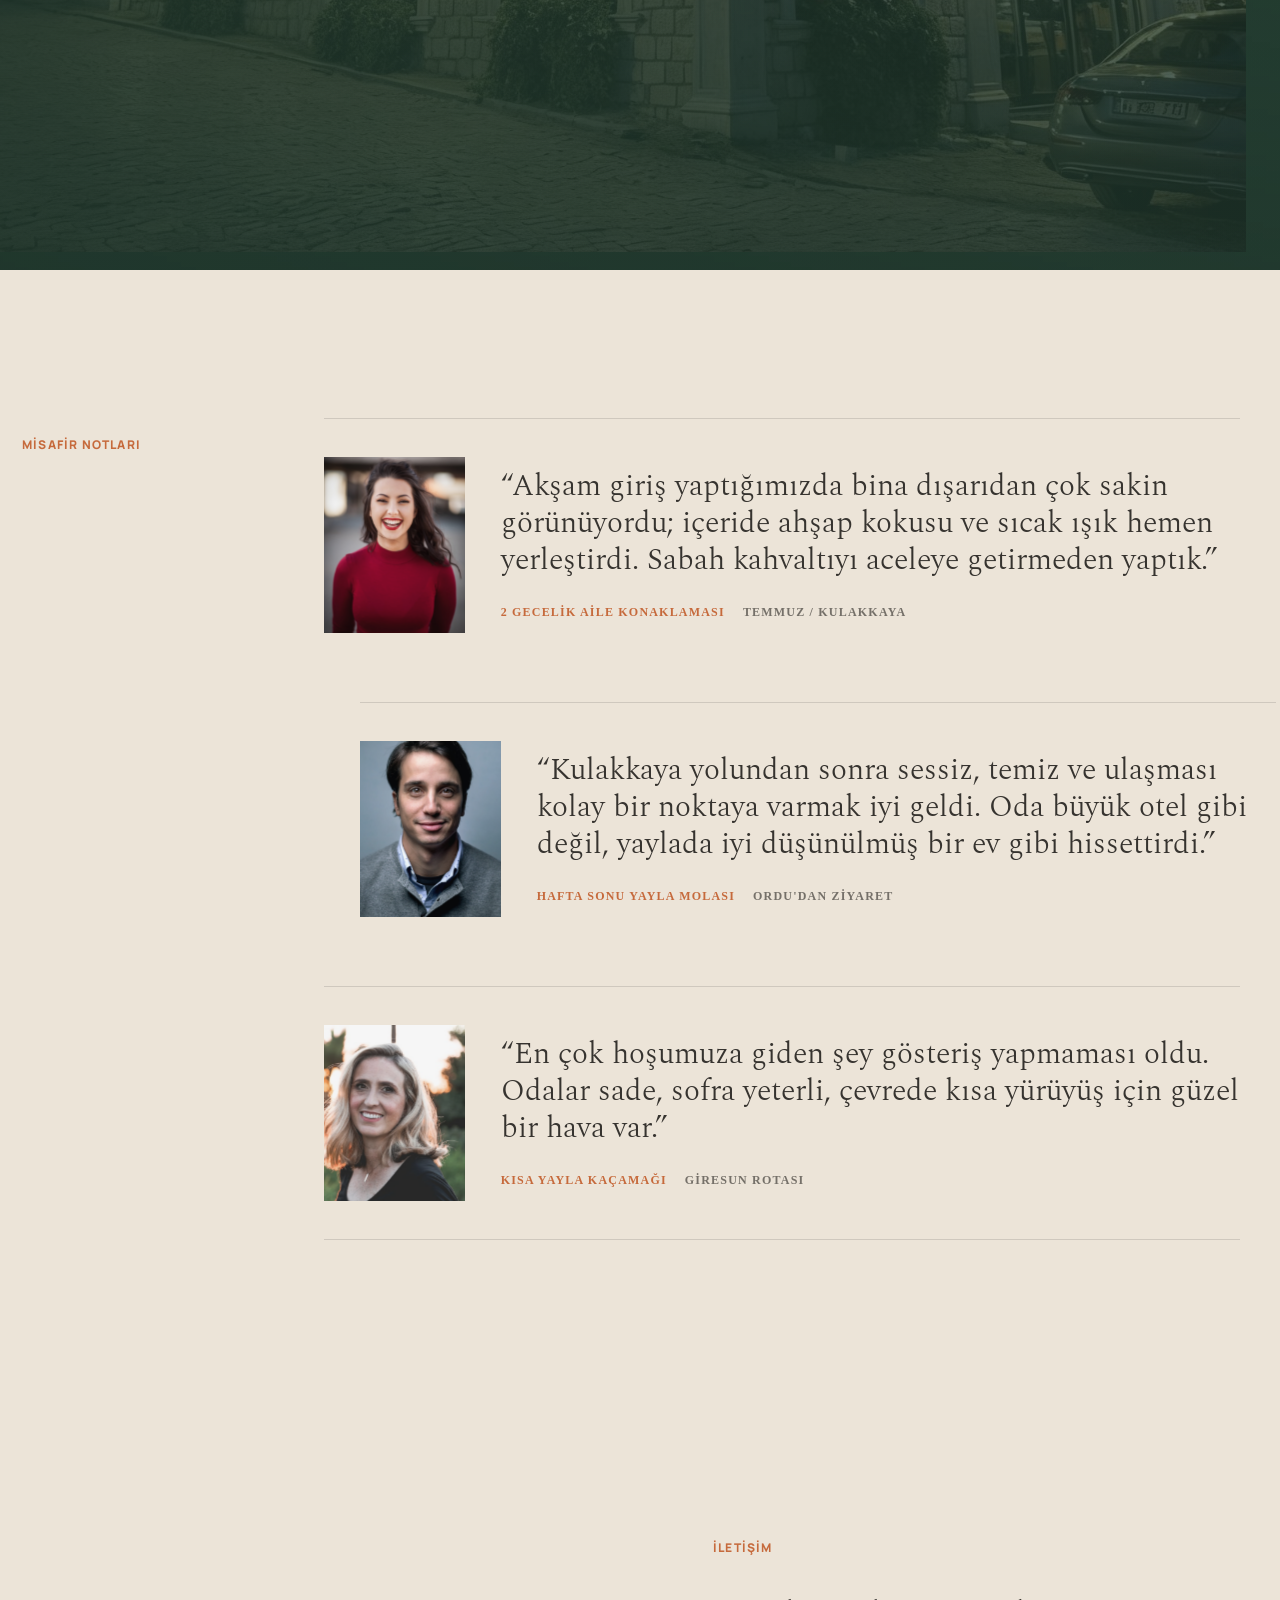
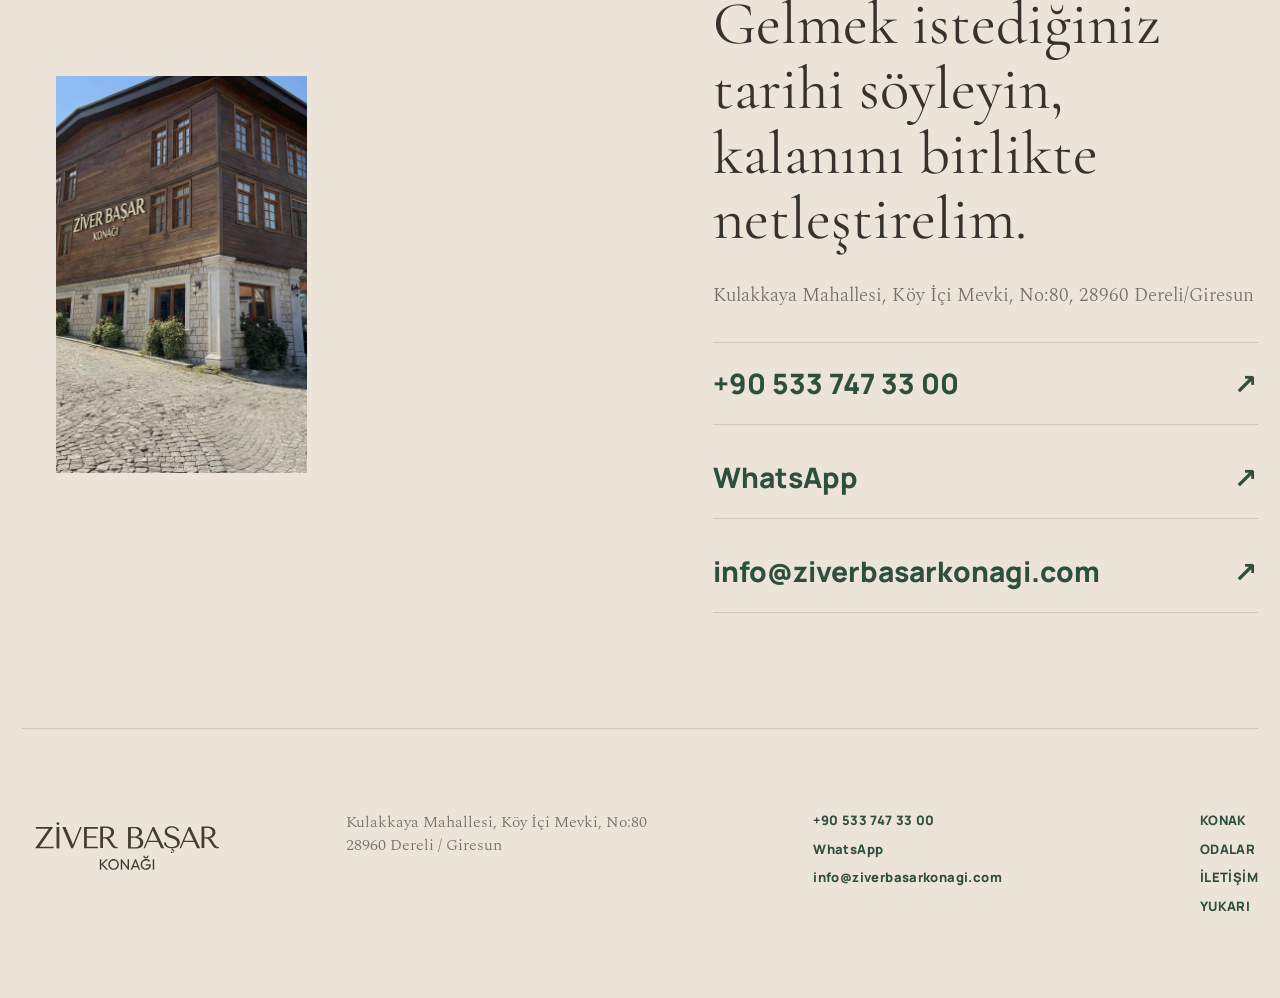
==== commit e322ab29: "Refine mobile rooms and copy" ====
--- a/index.html
+++ b/index.html
@@ -185,22 +185,22 @@
           <p class="micro">Sofra</p>
           <h2>Yaylada iyi bir gün, sakin bir kahvaltıyla başlar.</h2>
           <p>
-            Güncel servis ve konaklama detaylarını rezervasyon sırasında
-            netleştiriyoruz. Misafirlerimiz telefon veya WhatsApp üzerinden
-            hızlıca bilgi alabilir.
+            Giresun mutfağının yalın lezzetleri sofraya sakin bir ritim katar:
+            fındık, mısır ekmeği, yerel peynirler ve mevsim ürünleriyle güne
+            sıcak, tanıdık ve doyurucu bir başlangıç yapılır.
           </p>
         </div>
         <img class="broken-large parallax-media" src="assets/stock/dining-room.jpg" alt="Sıcak restoran atmosferi" />
         <img class="broken-small parallax-media" src="assets/stock/coffee-detail.jpg" alt="Kahve ve masa detayı" />
       </section>
 
-      <section class="scroll-grow scene dark-section" data-theme="dark" aria-label="Büyüyen yayla sahneleri">
+      <section class="scroll-grow scene dark-section" data-theme="dark" aria-label="Yayla varış sahneleri">
         <div class="section-shell grow-intro">
           <p class="micro">Yayla Yolculuğu</p>
-          <h2>Kulakkaya'ya yaklaşırken görüntü de yavaşça size yaklaşır.</h2>
-          <p>
-            Taş yol, ahşap cephe ve akşam ışığı; sayfa aşağı indikçe genişleyen
-            sahnelerle daha sinematik ve sakin bir karşılama kurar.
+          <h2>Kulakkaya'ya varırken taş yol ve ahşap cephe sizi karşılar.</h2>
+          <p>
+            Köy içine doğru kıvrılan yol, akşam ışığında konağın sıcak cephesine
+            bağlanır; varış hissi gösterişli değil, sakin ve tanıdıktır.
           </p>
         </div>
         <figure class="grow-frame grow-frame-wide" data-grow-image>
@@ -255,7 +255,6 @@
         <div class="section-shell testimonial-layout">
           <div class="testimonial-heading reveal-block">
             <p class="micro">Misafir Notları</p>
-            <h2>Konağın akılda kalmasını istediğimiz hali sakin, sıcak ve doğal.</h2>
           </div>
           <div class="testimonial-list">
             <article class="testimonial-card reveal-block" data-testimonial-card>
--- a/styles.css
+++ b/styles.css
@@ -1060,14 +1060,18 @@
 
 .testimonial-layout {
   display: grid;
-  grid-template-columns: minmax(300px, 0.76fr) minmax(360px, 1fr);
-  gap: clamp(42px, 8vw, 130px);
+  grid-template-columns: minmax(150px, 0.34fr) minmax(360px, 1.28fr);
+  gap: clamp(34px, 6vw, 96px);
   align-items: start;
 }
 
 .testimonial-heading {
   position: sticky;
   top: 132px;
+}
+
+.testimonial-heading .micro {
+  margin-bottom: 0;
 }
 
 .testimonial-heading h2 {
@@ -1638,6 +1642,42 @@
     grid-template-columns: 1fr;
   }
 
+  .rooms-gallery {
+    display: flex;
+    gap: 14px;
+    width: calc(100vw - 14px);
+    margin-left: 0;
+    margin-right: -14px;
+    padding-right: 14px;
+    padding-bottom: 16px;
+    overflow-x: auto;
+    overscroll-behavior-inline: contain;
+    scroll-snap-type: x mandatory;
+    -webkit-overflow-scrolling: touch;
+  }
+
+  .rooms-gallery::-webkit-scrollbar {
+    display: none;
+  }
+
+  .room-card,
+  .room-card-wide {
+    flex: 0 0 min(82vw, 360px);
+    grid-column: auto;
+    scroll-snap-align: start;
+  }
+
+  .room-card img,
+  .room-card-tall img,
+  .room-card-wide img {
+    height: min(86vw, 420px);
+  }
+
+  .room-card figcaption {
+    max-width: 94%;
+    font-size: 18px;
+  }
+
   .scroll-grow {
     gap: 34px;
     padding: 190px 0 86px;
@@ -1655,7 +1695,7 @@
   }
 
   .testimonials {
-    padding-top: 190px;
+    padding-top: 118px;
   }
 
   .testimonial-card {
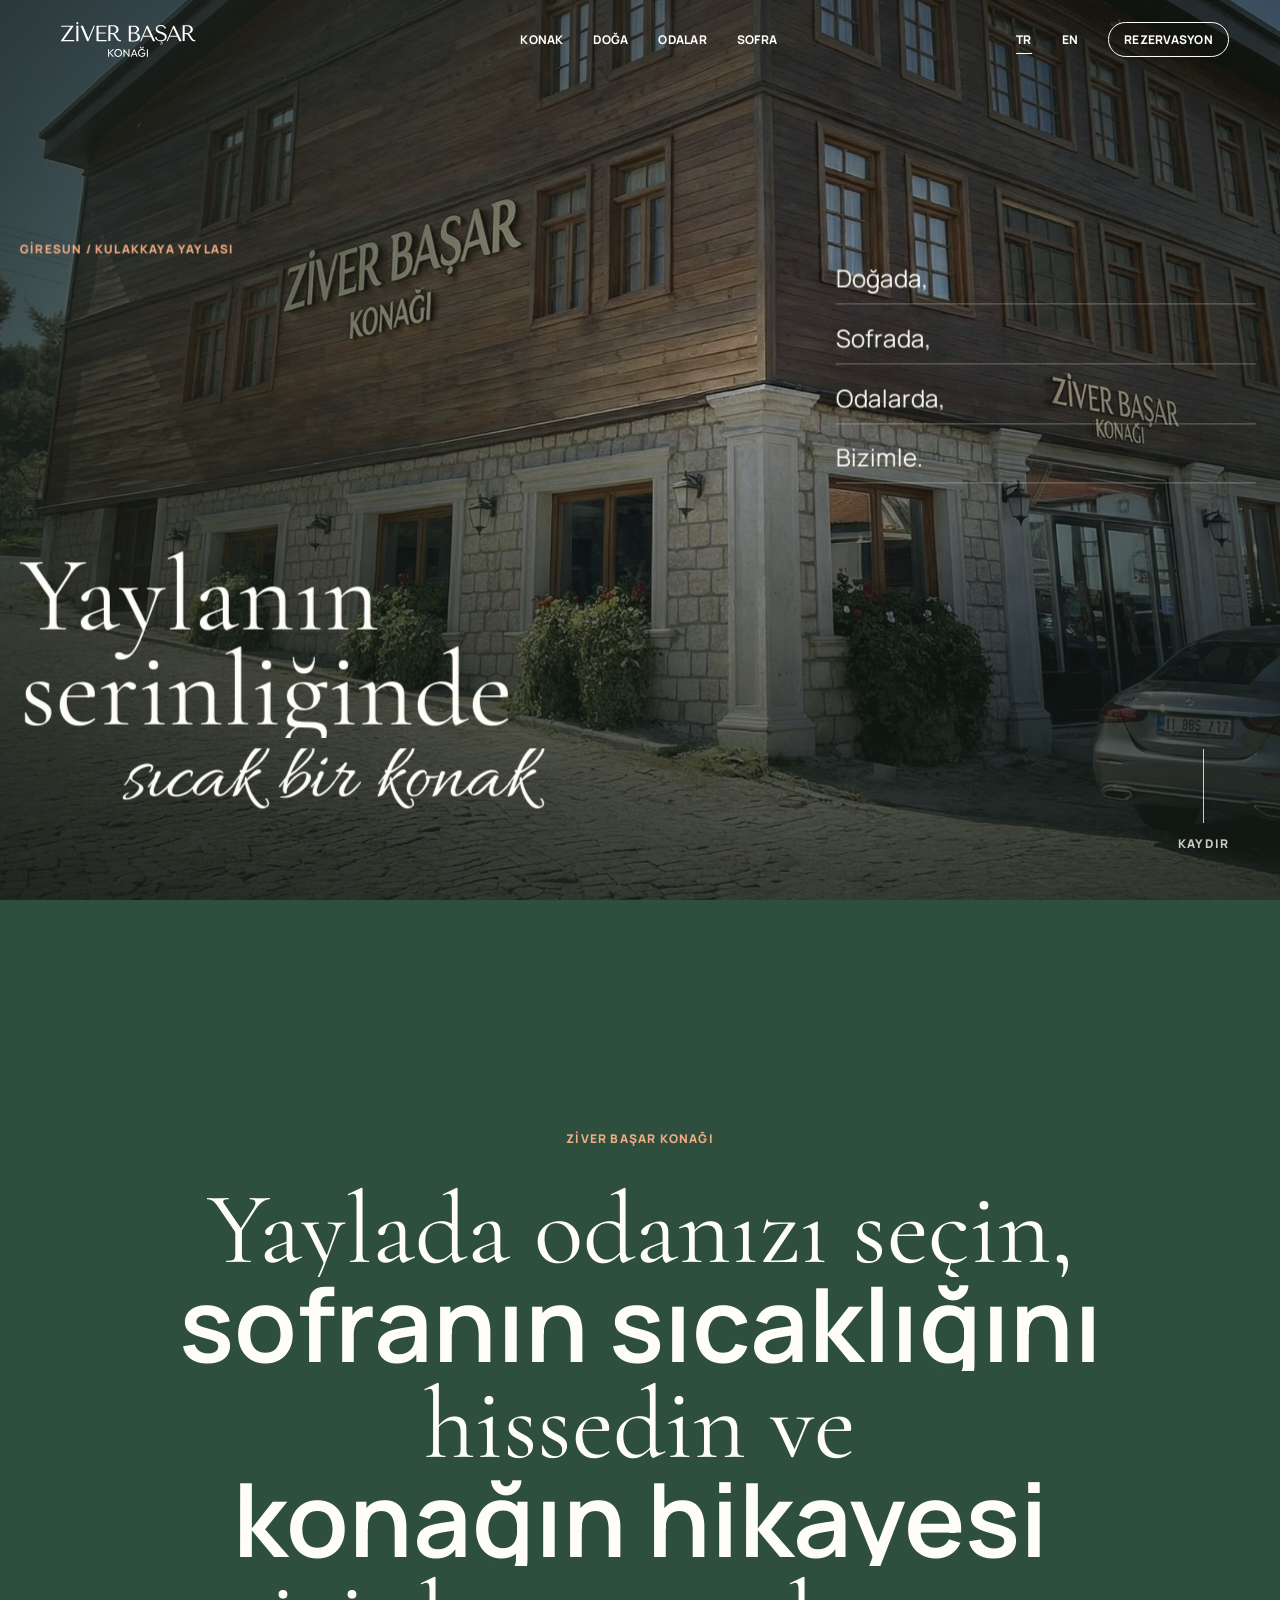
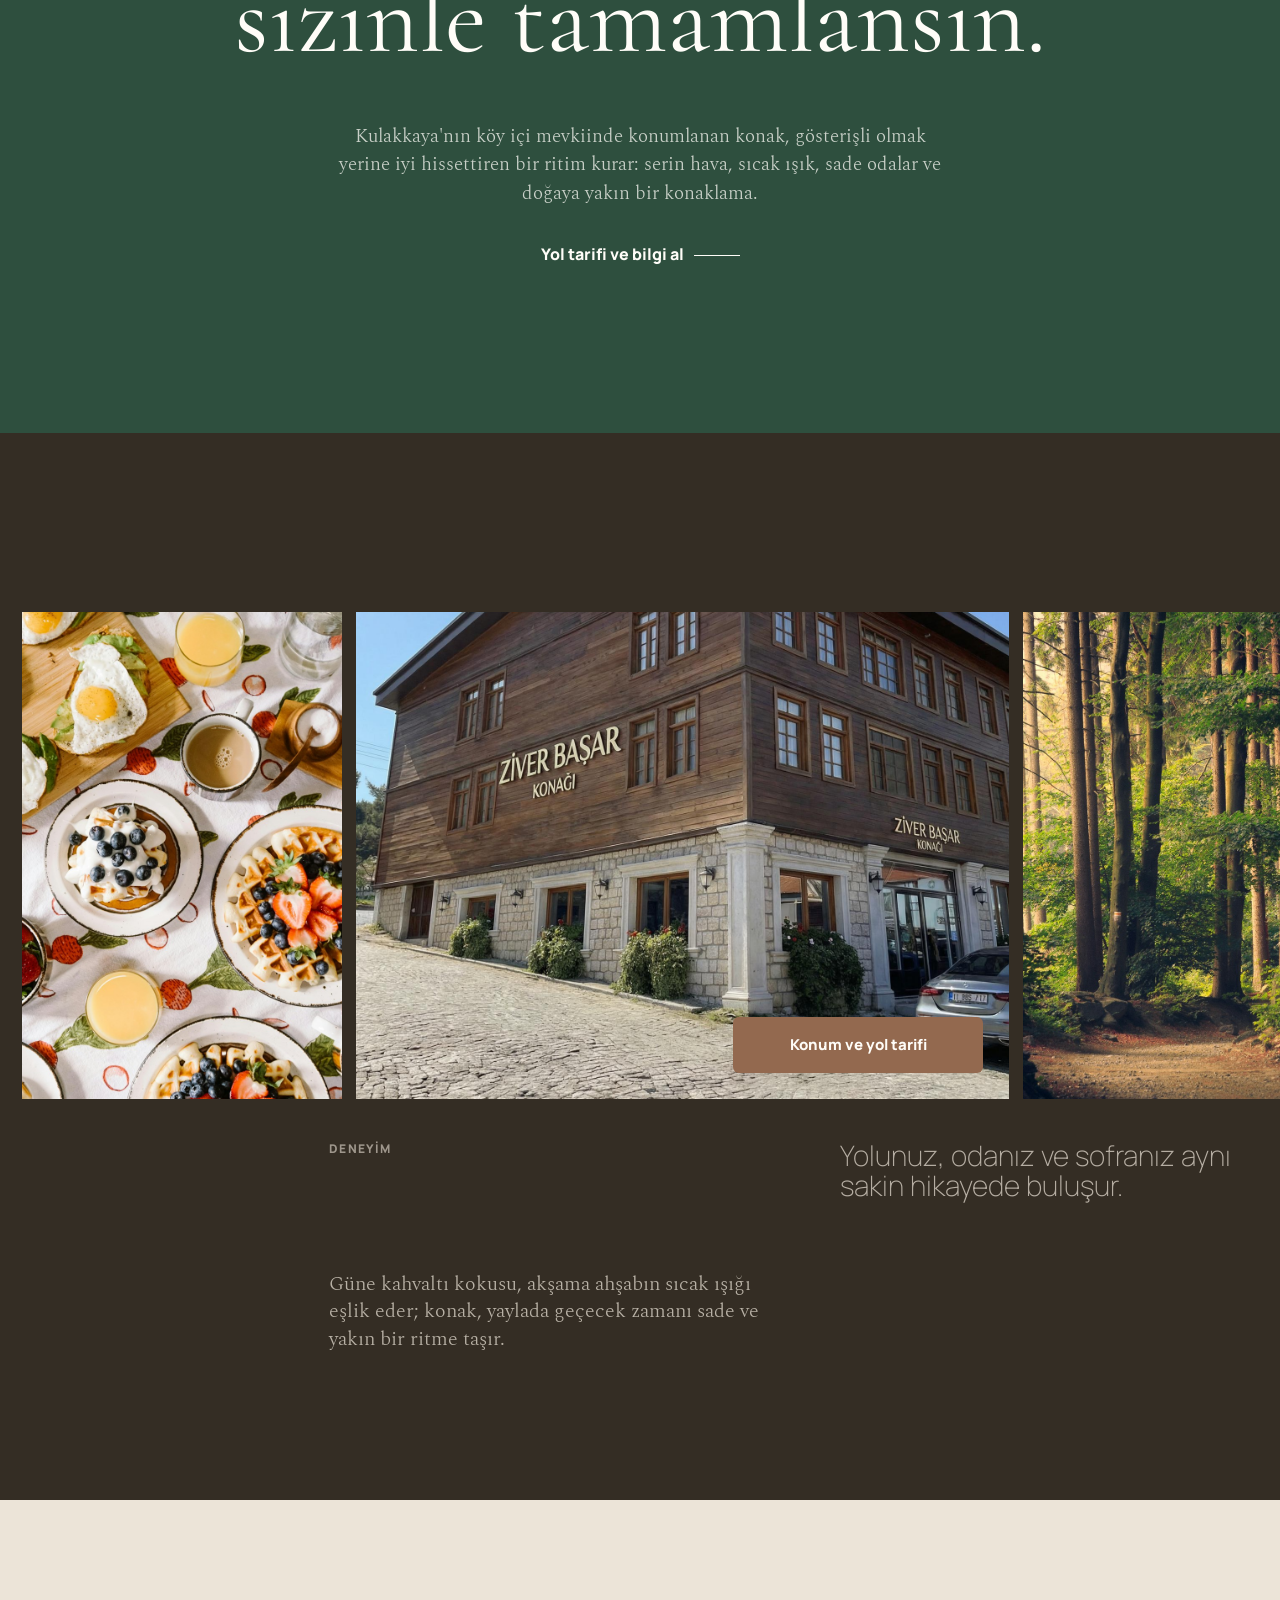
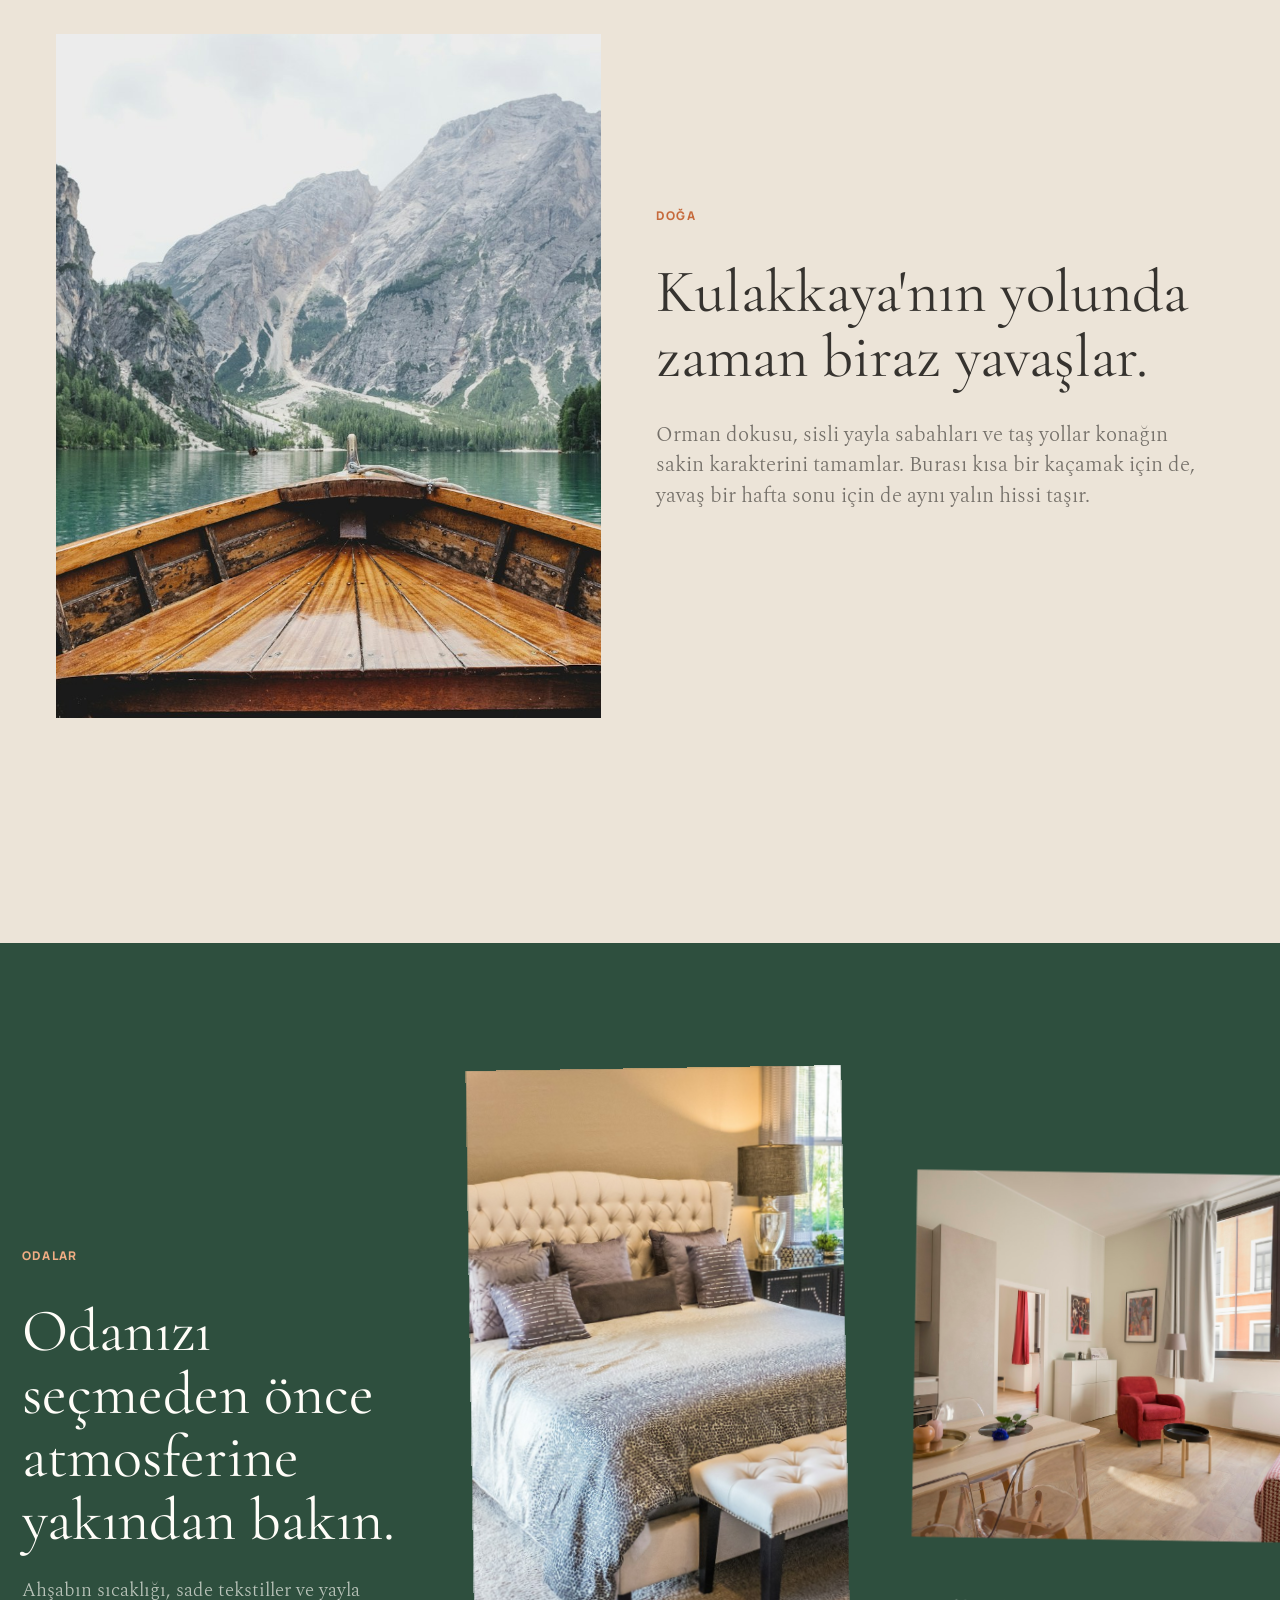
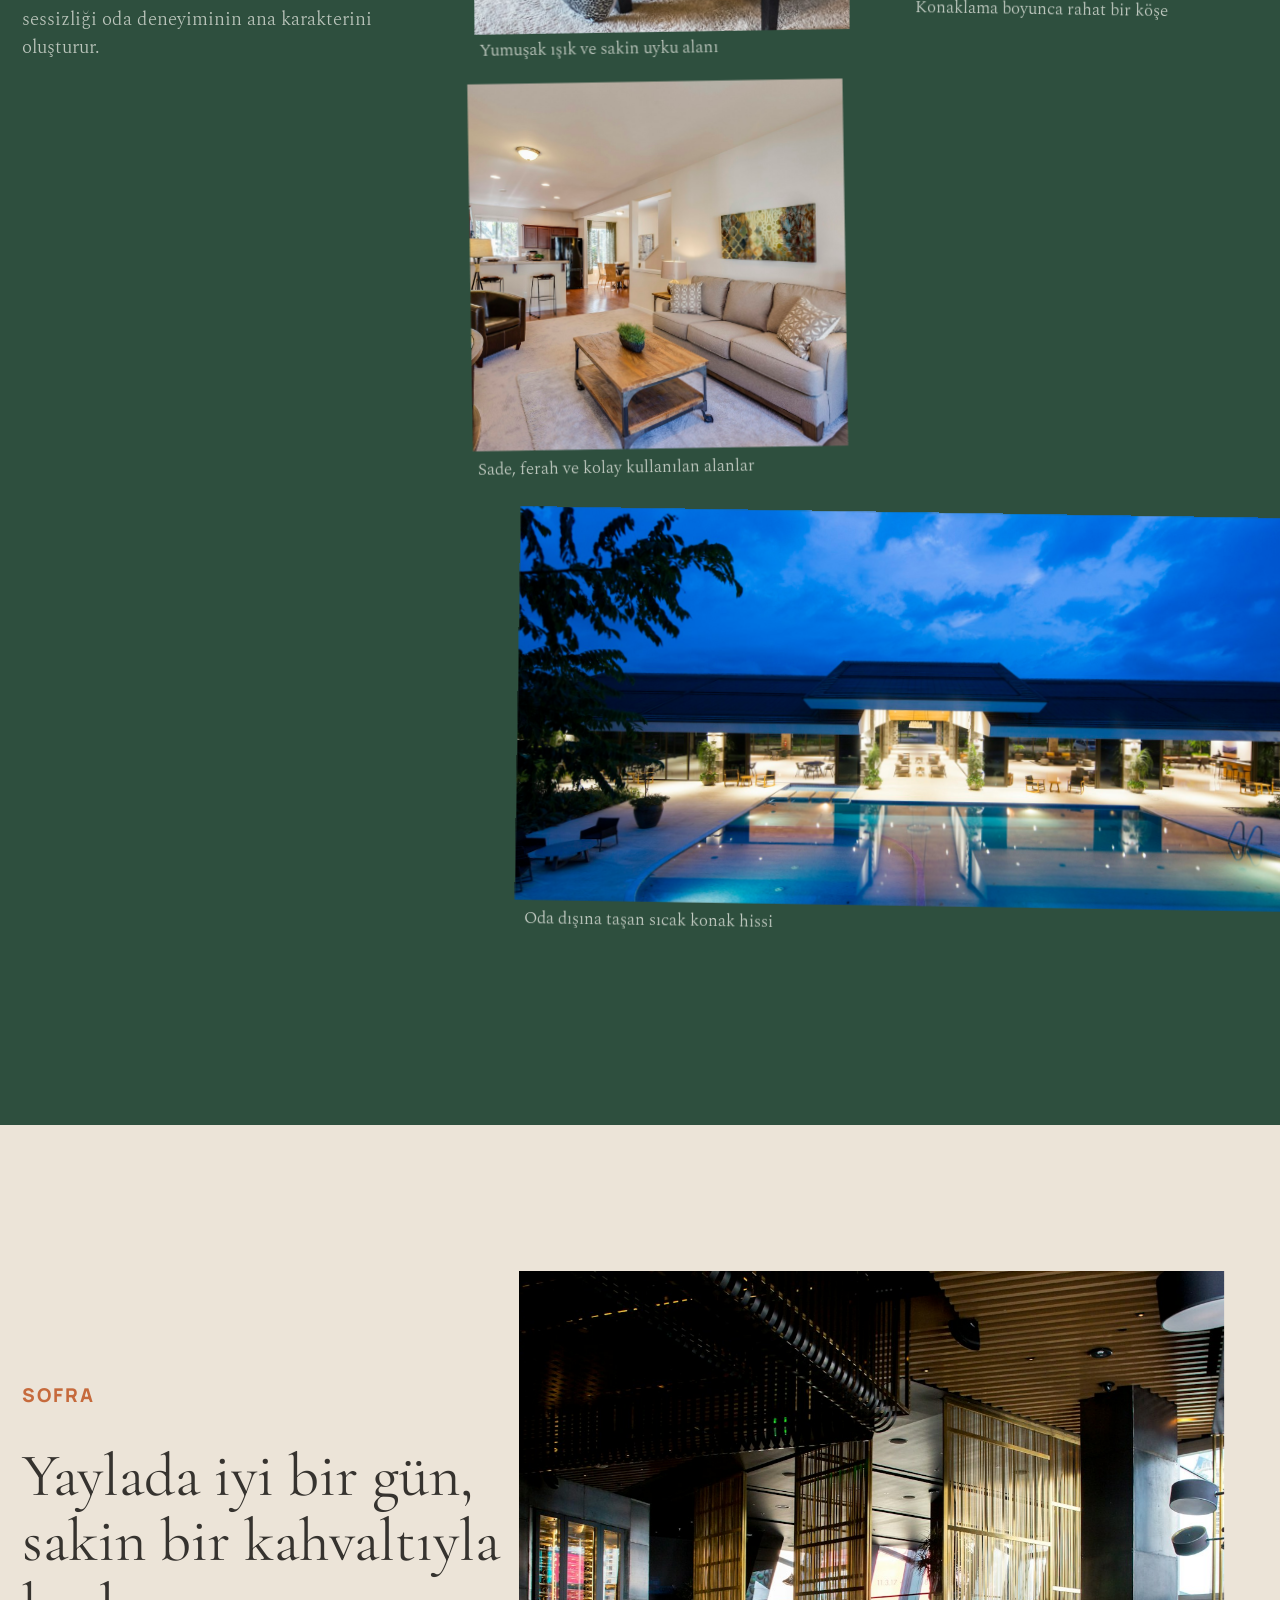
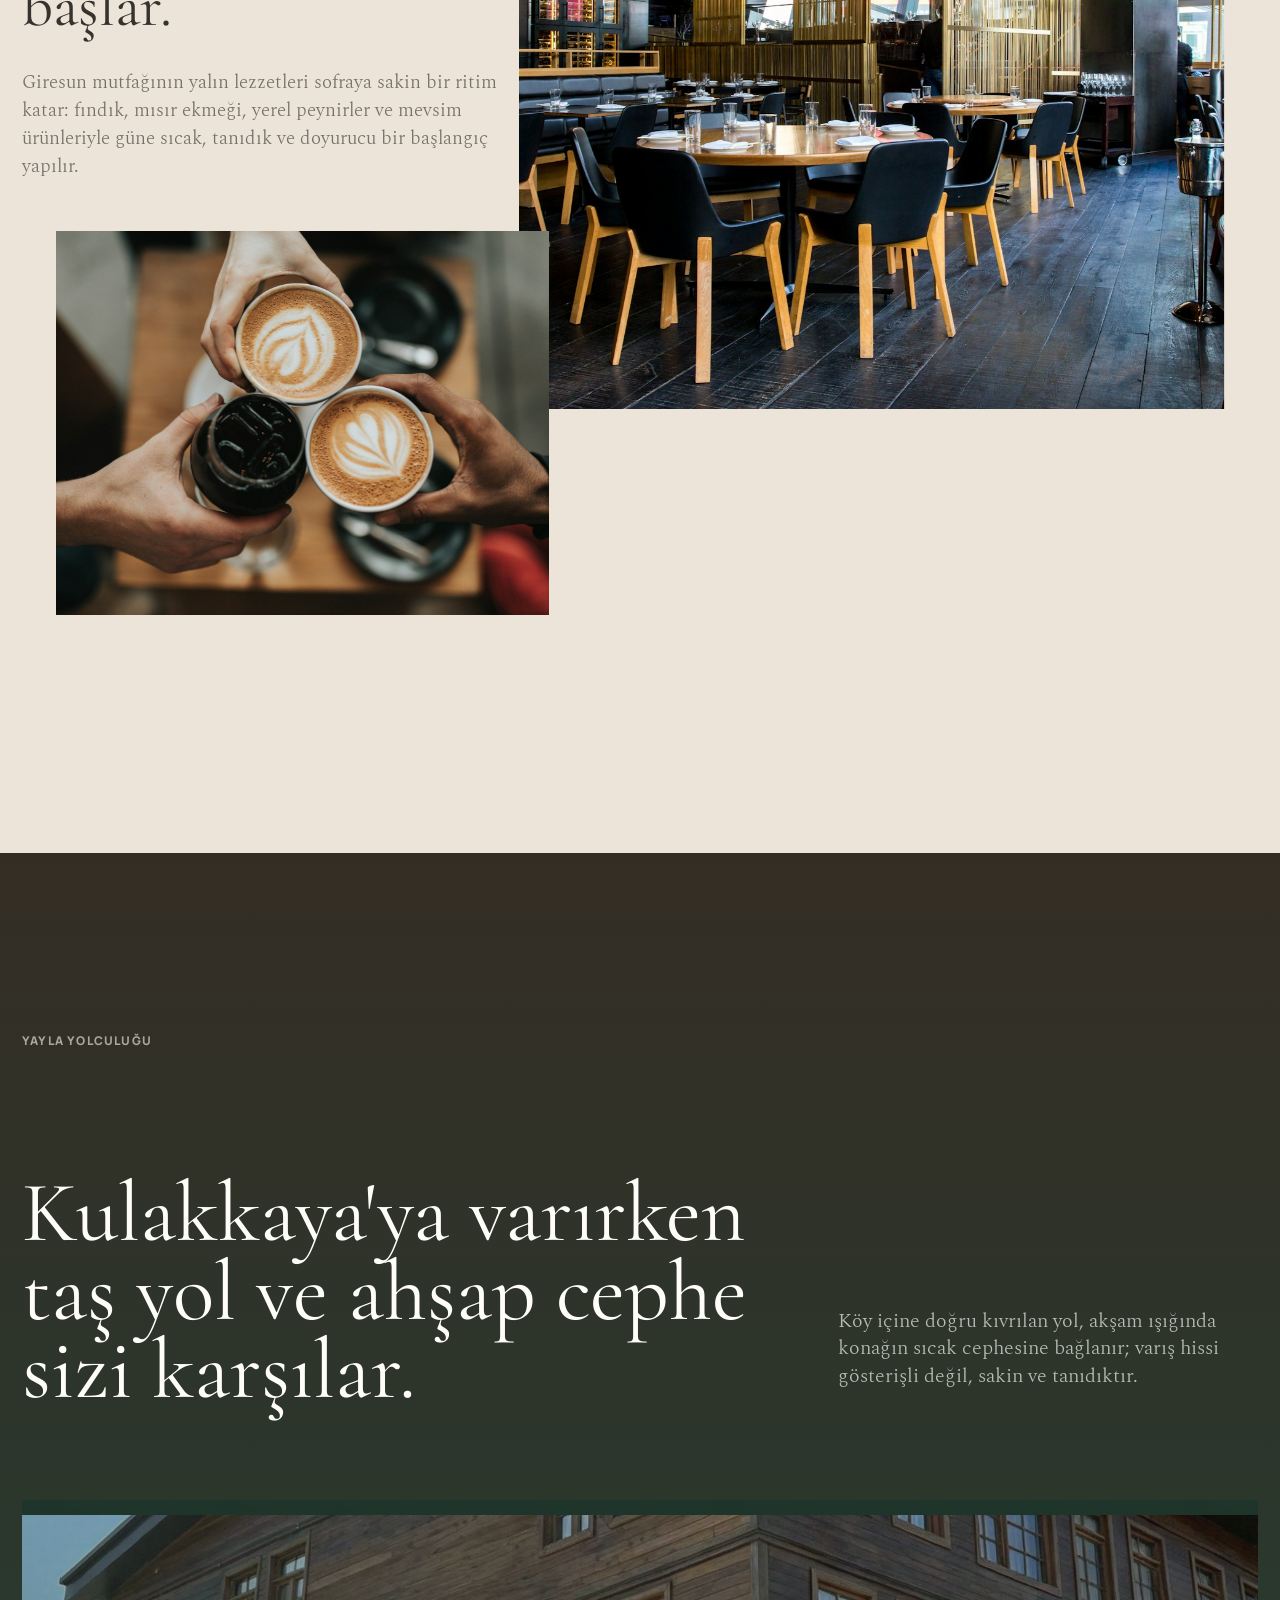
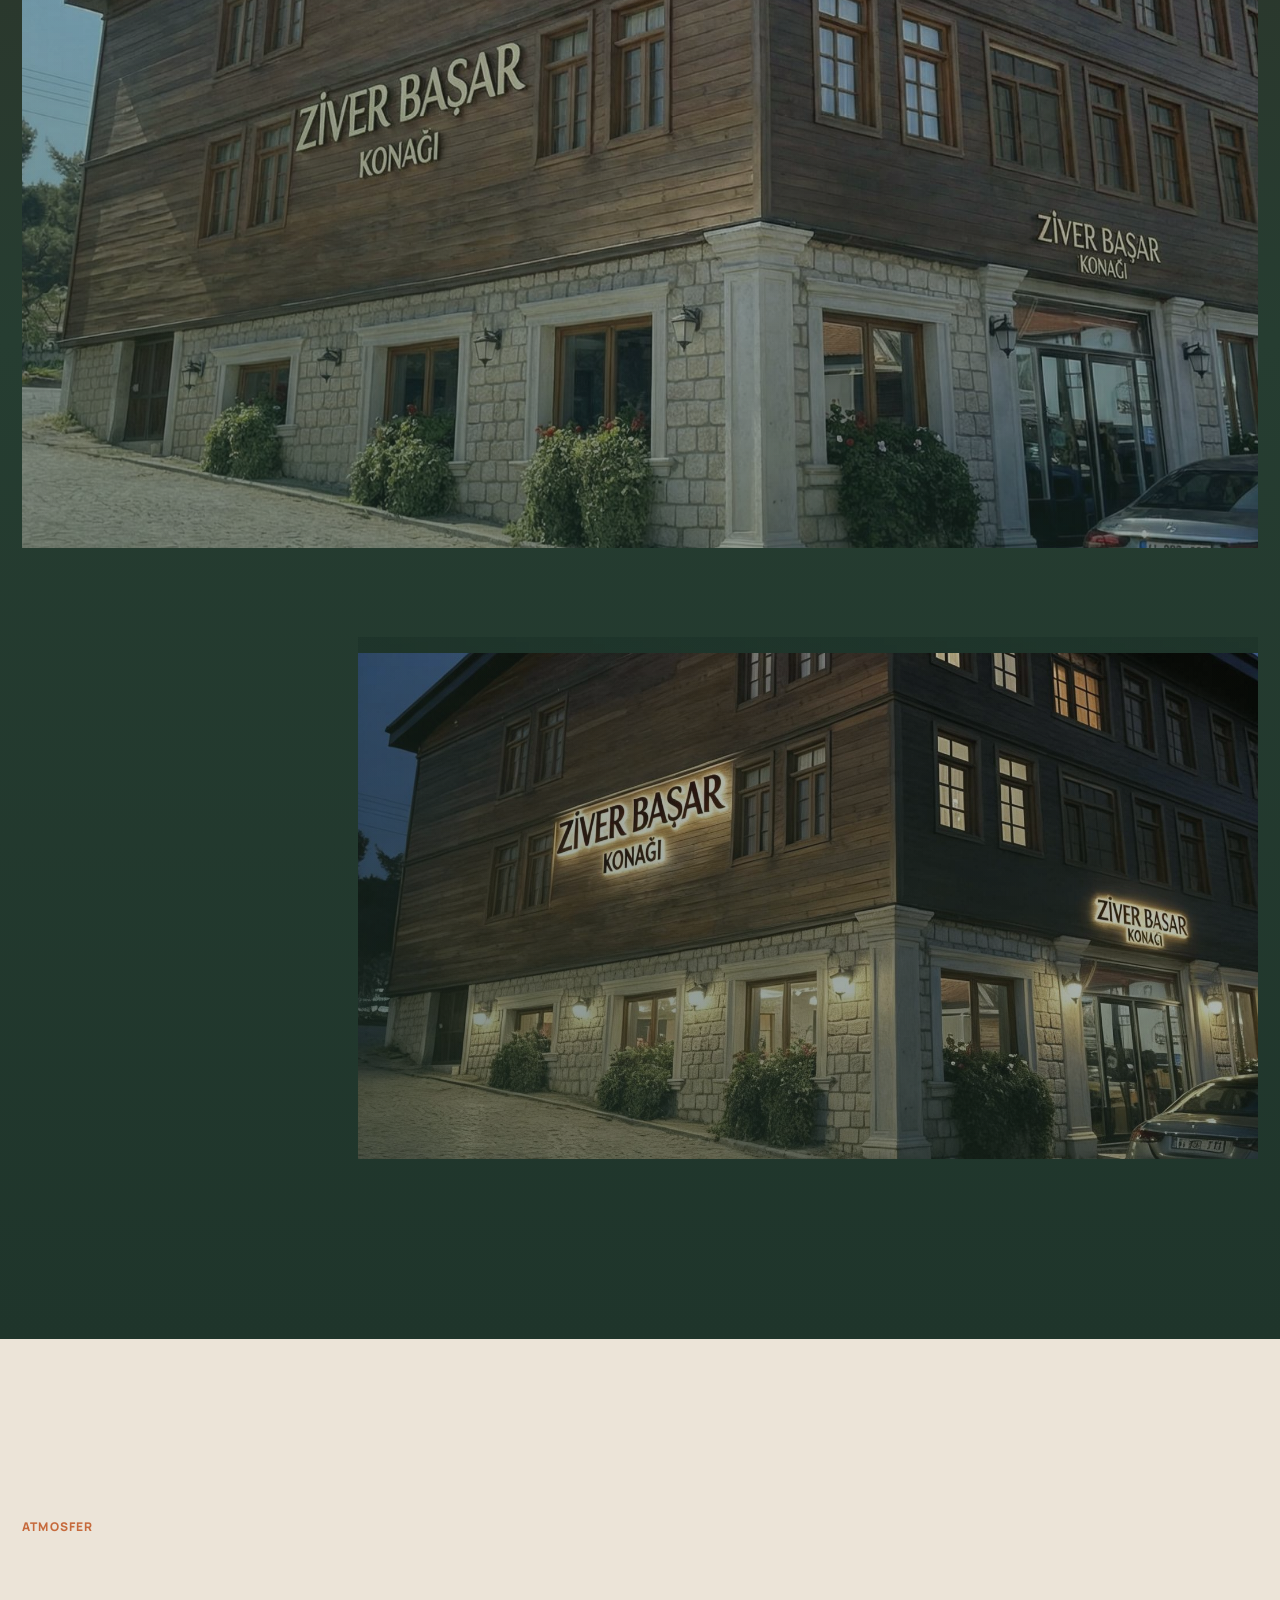
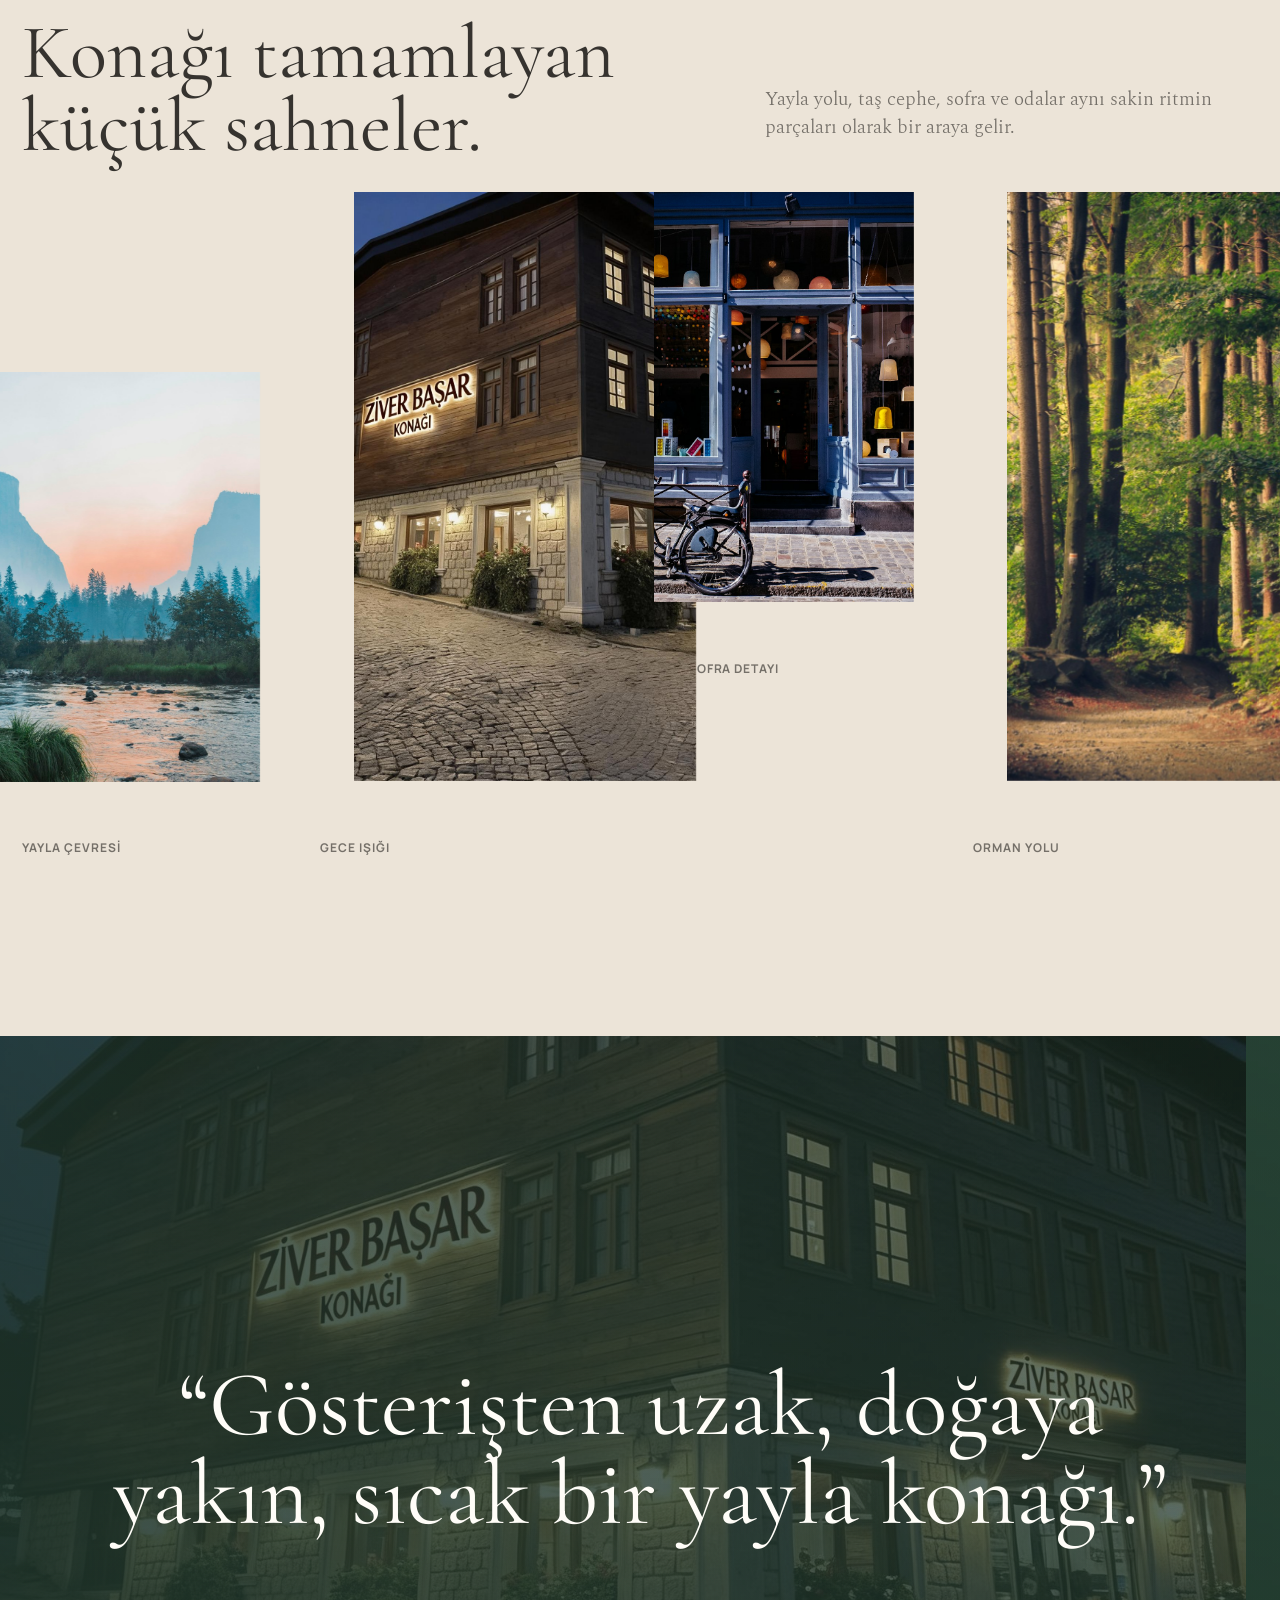
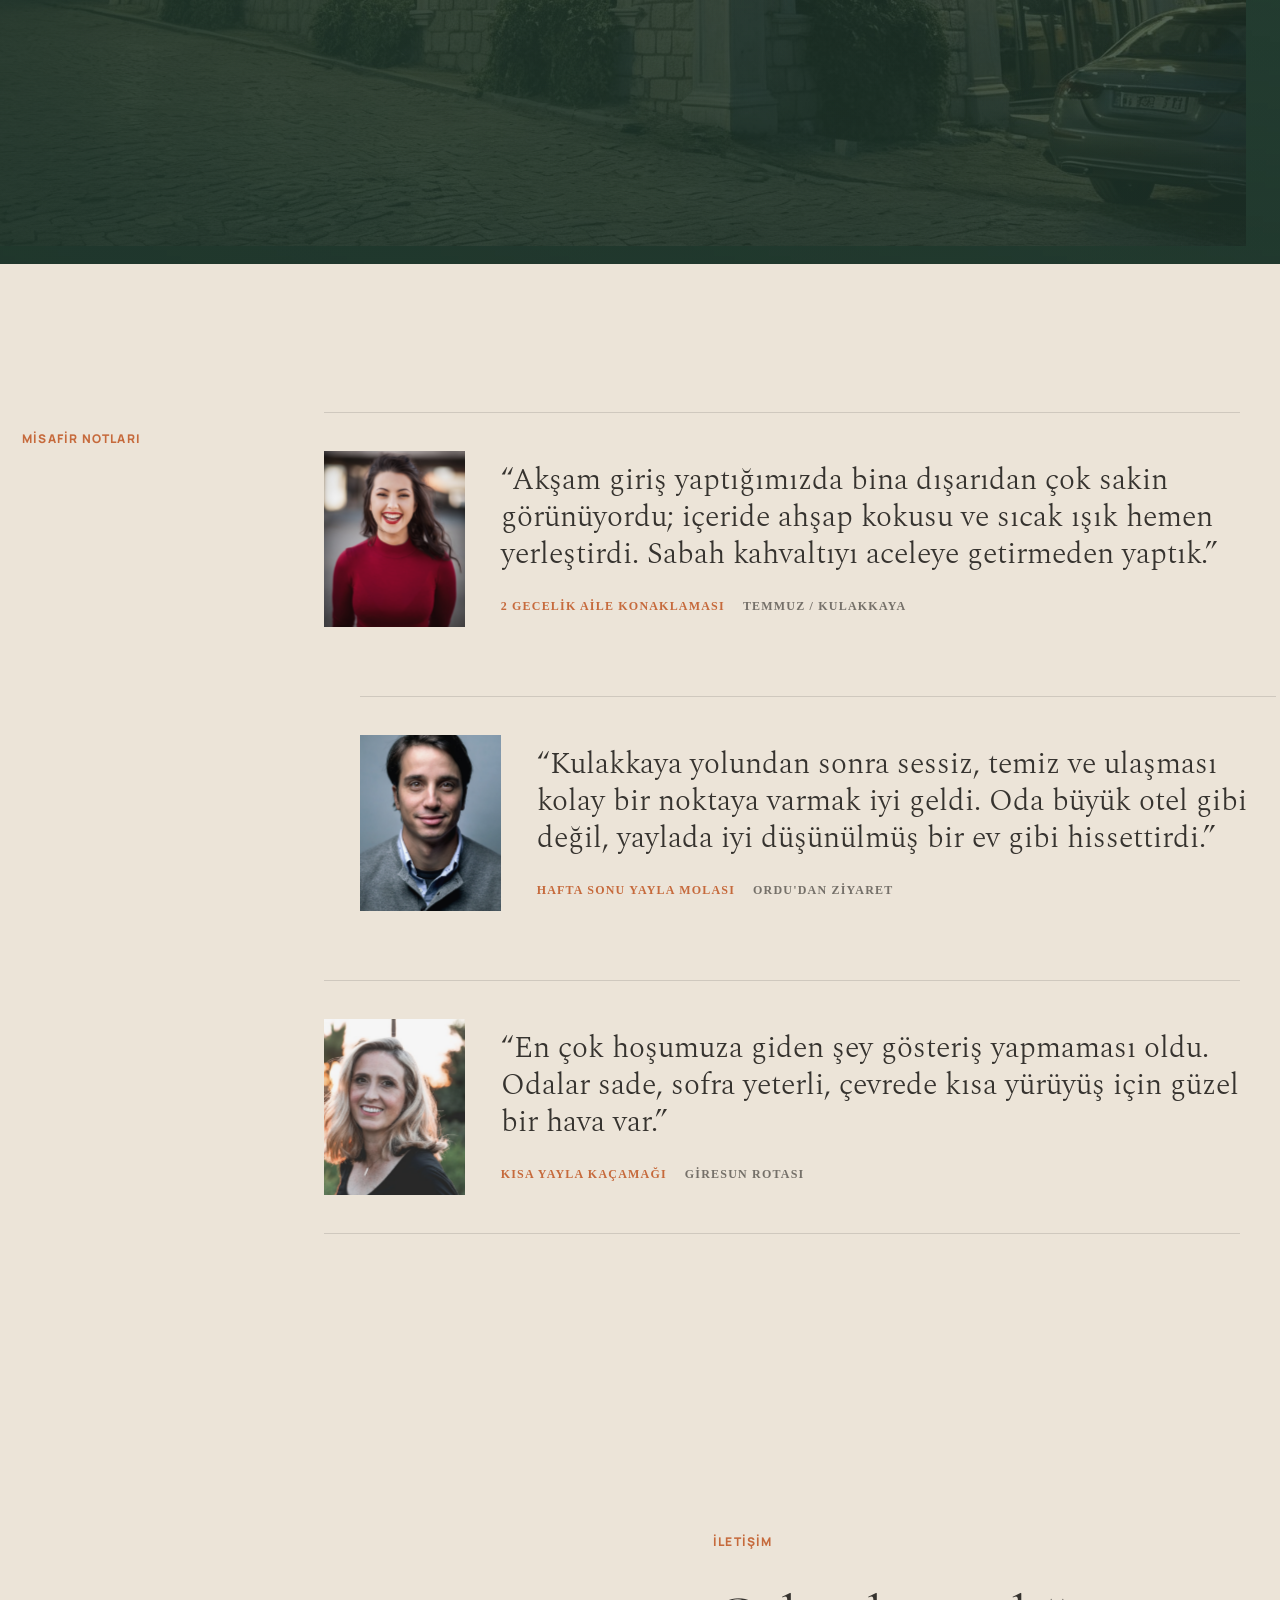
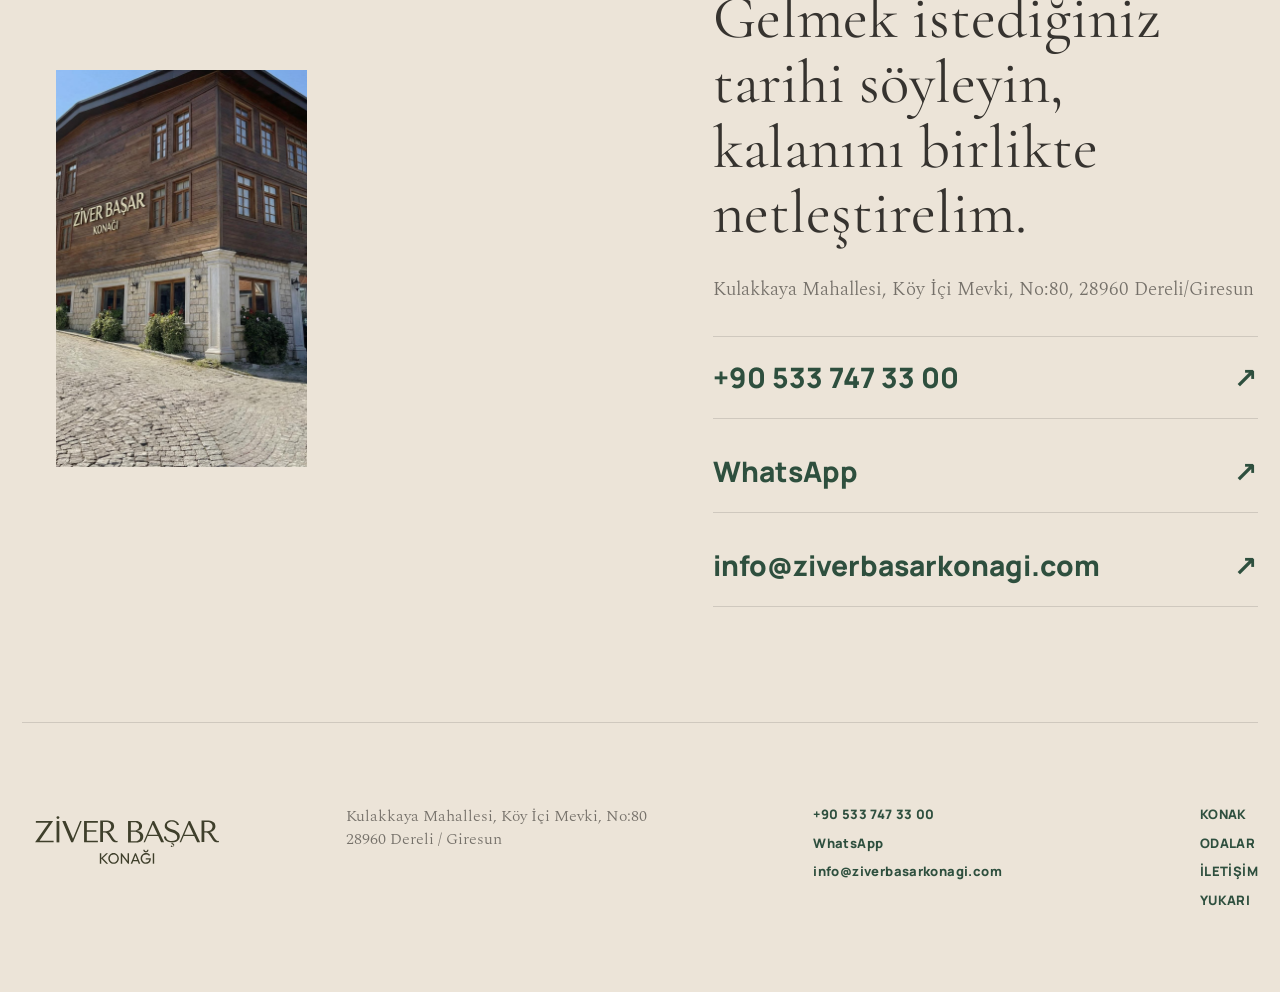
==== commit 45faa40e: "Add entrance text effects" ====
--- a/index.html
+++ b/index.html
@@ -47,7 +47,7 @@
     </header>
 
     <main id="top">
-      <section class="hero scene dark-section" data-theme="dark">
+      <section class="hero scene dark-section" data-theme="dark" data-text-effect="hero">
         <video
           class="hero-media"
           autoplay
@@ -81,7 +81,7 @@
         </a>
       </section>
 
-      <section id="konak" class="intro-panel scene dark-section" data-theme="dark">
+      <section id="konak" class="intro-panel scene dark-section" data-theme="dark" data-text-effect="intro">
         <div class="section-shell intro-grid">
           <p class="micro">Ziver Başar Konağı</p>
           <h2 class="mixed-statement">
--- a/styles.css
+++ b/styles.css
@@ -361,6 +361,89 @@
   margin-bottom: clamp(28px, 4vw, 54px);
 }
 
+[data-text-effect="hero"] .hero-content .micro,
+[data-text-effect="hero"] .title-serif,
+[data-text-effect="hero"] .title-script,
+[data-text-effect="hero"] .hero-phrases a,
+[data-text-effect="hero"] .scroll-cue {
+  opacity: 0;
+  will-change: opacity, transform, filter, clip-path;
+}
+
+[data-text-effect="hero"] .hero-content .micro {
+  transform: translate3d(0, -18px, 0);
+  filter: blur(8px);
+  transition:
+    opacity 760ms ease,
+    filter 900ms ease,
+    transform 900ms cubic-bezier(0.22, 1, 0.36, 1);
+}
+
+[data-text-effect="hero"] .title-serif {
+  display: inline-block;
+  transform: translate3d(-34px, 24px, 0);
+  clip-path: inset(0 100% 0 0);
+  filter: blur(10px);
+  transition:
+    opacity 900ms ease,
+    clip-path 1100ms cubic-bezier(0.22, 1, 0.36, 1),
+    filter 1000ms ease,
+    transform 1100ms cubic-bezier(0.22, 1, 0.36, 1);
+}
+
+[data-text-effect="hero"] .title-script {
+  transform: translate3d(42px, 22px, 0) rotate(-1.4deg) scale(0.96);
+  filter: blur(9px);
+  transition:
+    opacity 920ms ease,
+    filter 1000ms ease,
+    transform 1180ms cubic-bezier(0.16, 1, 0.3, 1);
+}
+
+[data-text-effect="hero"] .hero-phrases a {
+  transform: translate3d(28px, 0, 0);
+  transition:
+    opacity 680ms ease,
+    color 260ms ease,
+    padding-left 260ms ease,
+    transform 880ms cubic-bezier(0.22, 1, 0.36, 1);
+}
+
+[data-text-effect="hero"] .hero-phrases a:nth-child(1) {
+  transition-delay: 420ms;
+}
+
+[data-text-effect="hero"] .hero-phrases a:nth-child(2) {
+  transition-delay: 520ms;
+}
+
+[data-text-effect="hero"] .hero-phrases a:nth-child(3) {
+  transition-delay: 620ms;
+}
+
+[data-text-effect="hero"] .hero-phrases a:nth-child(4) {
+  transition-delay: 720ms;
+}
+
+[data-text-effect="hero"] .scroll-cue {
+  transform: translate3d(0, 16px, 0);
+  transition:
+    opacity 520ms ease,
+    transform 720ms ease;
+  transition-delay: 860ms;
+}
+
+body.is-ready [data-text-effect="hero"] .hero-content .micro,
+body.is-ready [data-text-effect="hero"] .title-serif,
+body.is-ready [data-text-effect="hero"] .title-script,
+body.is-ready [data-text-effect="hero"] .hero-phrases a,
+body.is-ready [data-text-effect="hero"] .scroll-cue {
+  opacity: 1;
+  transform: translate3d(0, 0, 0) rotate(0deg) scale(1);
+  clip-path: inset(0 0 0 0);
+  filter: blur(0);
+}
+
 .hero-content h1 {
   grid-column: 1;
 }
@@ -492,7 +575,8 @@
 }
 
 .mixed-statement span {
-  display: inline;
+  display: inline-block;
+  vertical-align: baseline;
 }
 
 .statement-serif {
@@ -509,6 +593,77 @@
   max-width: 620px;
   margin: clamp(32px, 5vw, 58px) auto 0;
   padding-bottom: 0;
+}
+
+[data-text-effect="intro"] .intro-grid .micro,
+[data-text-effect="intro"] .mixed-statement span,
+[data-text-effect="intro"] .intro-copy {
+  opacity: 0;
+  will-change: opacity, transform, filter, clip-path;
+}
+
+[data-text-effect="intro"] .intro-grid .micro {
+  transform: translate3d(0, 18px, 0);
+  filter: blur(8px);
+  transition:
+    opacity 640ms ease,
+    filter 760ms ease,
+    transform 760ms cubic-bezier(0.22, 1, 0.36, 1);
+}
+
+[data-text-effect="intro"] .mixed-statement span {
+  transform: translate3d(0, 38px, 0);
+  clip-path: inset(16% 0 18% 0);
+  filter: blur(8px);
+  transition:
+    opacity 760ms ease,
+    clip-path 1000ms cubic-bezier(0.22, 1, 0.36, 1),
+    filter 900ms ease,
+    transform 1000ms cubic-bezier(0.22, 1, 0.36, 1);
+}
+
+[data-text-effect="intro"] .statement-sans {
+  transform: translate3d(0, 26px, 0) scale(0.98);
+  transition-duration: 860ms, 1000ms, 900ms, 1050ms;
+}
+
+[data-text-effect="intro"] .mixed-statement span:nth-child(1) {
+  transition-delay: 80ms;
+}
+
+[data-text-effect="intro"] .mixed-statement span:nth-child(2) {
+  transition-delay: 180ms;
+}
+
+[data-text-effect="intro"] .mixed-statement span:nth-child(3) {
+  transition-delay: 280ms;
+}
+
+[data-text-effect="intro"] .mixed-statement span:nth-child(4) {
+  transition-delay: 380ms;
+}
+
+[data-text-effect="intro"] .mixed-statement span:nth-child(5) {
+  transition-delay: 480ms;
+}
+
+[data-text-effect="intro"] .intro-copy {
+  transform: translate3d(0, 28px, 0);
+  filter: blur(6px);
+  transition:
+    opacity 780ms ease,
+    filter 880ms ease,
+    transform 920ms cubic-bezier(0.22, 1, 0.36, 1);
+  transition-delay: 620ms;
+}
+
+[data-text-effect="intro"].is-text-visible .intro-grid .micro,
+[data-text-effect="intro"].is-text-visible .mixed-statement span,
+[data-text-effect="intro"].is-text-visible .intro-copy {
+  opacity: 1;
+  transform: translate3d(0, 0, 0) scale(1);
+  clip-path: inset(0 0 0 0);
+  filter: blur(0);
 }
 
 .text-arrow {
@@ -1386,6 +1541,20 @@
     animation-duration: 1ms !important;
     transition-duration: 1ms !important;
   }
+
+  [data-text-effect="hero"] .hero-content .micro,
+  [data-text-effect="hero"] .title-serif,
+  [data-text-effect="hero"] .title-script,
+  [data-text-effect="hero"] .hero-phrases a,
+  [data-text-effect="hero"] .scroll-cue,
+  [data-text-effect="intro"] .intro-grid .micro,
+  [data-text-effect="intro"] .mixed-statement span,
+  [data-text-effect="intro"] .intro-copy {
+    opacity: 1;
+    transform: none;
+    clip-path: none;
+    filter: none;
+  }
 }
 
 @media (max-width: 980px) {
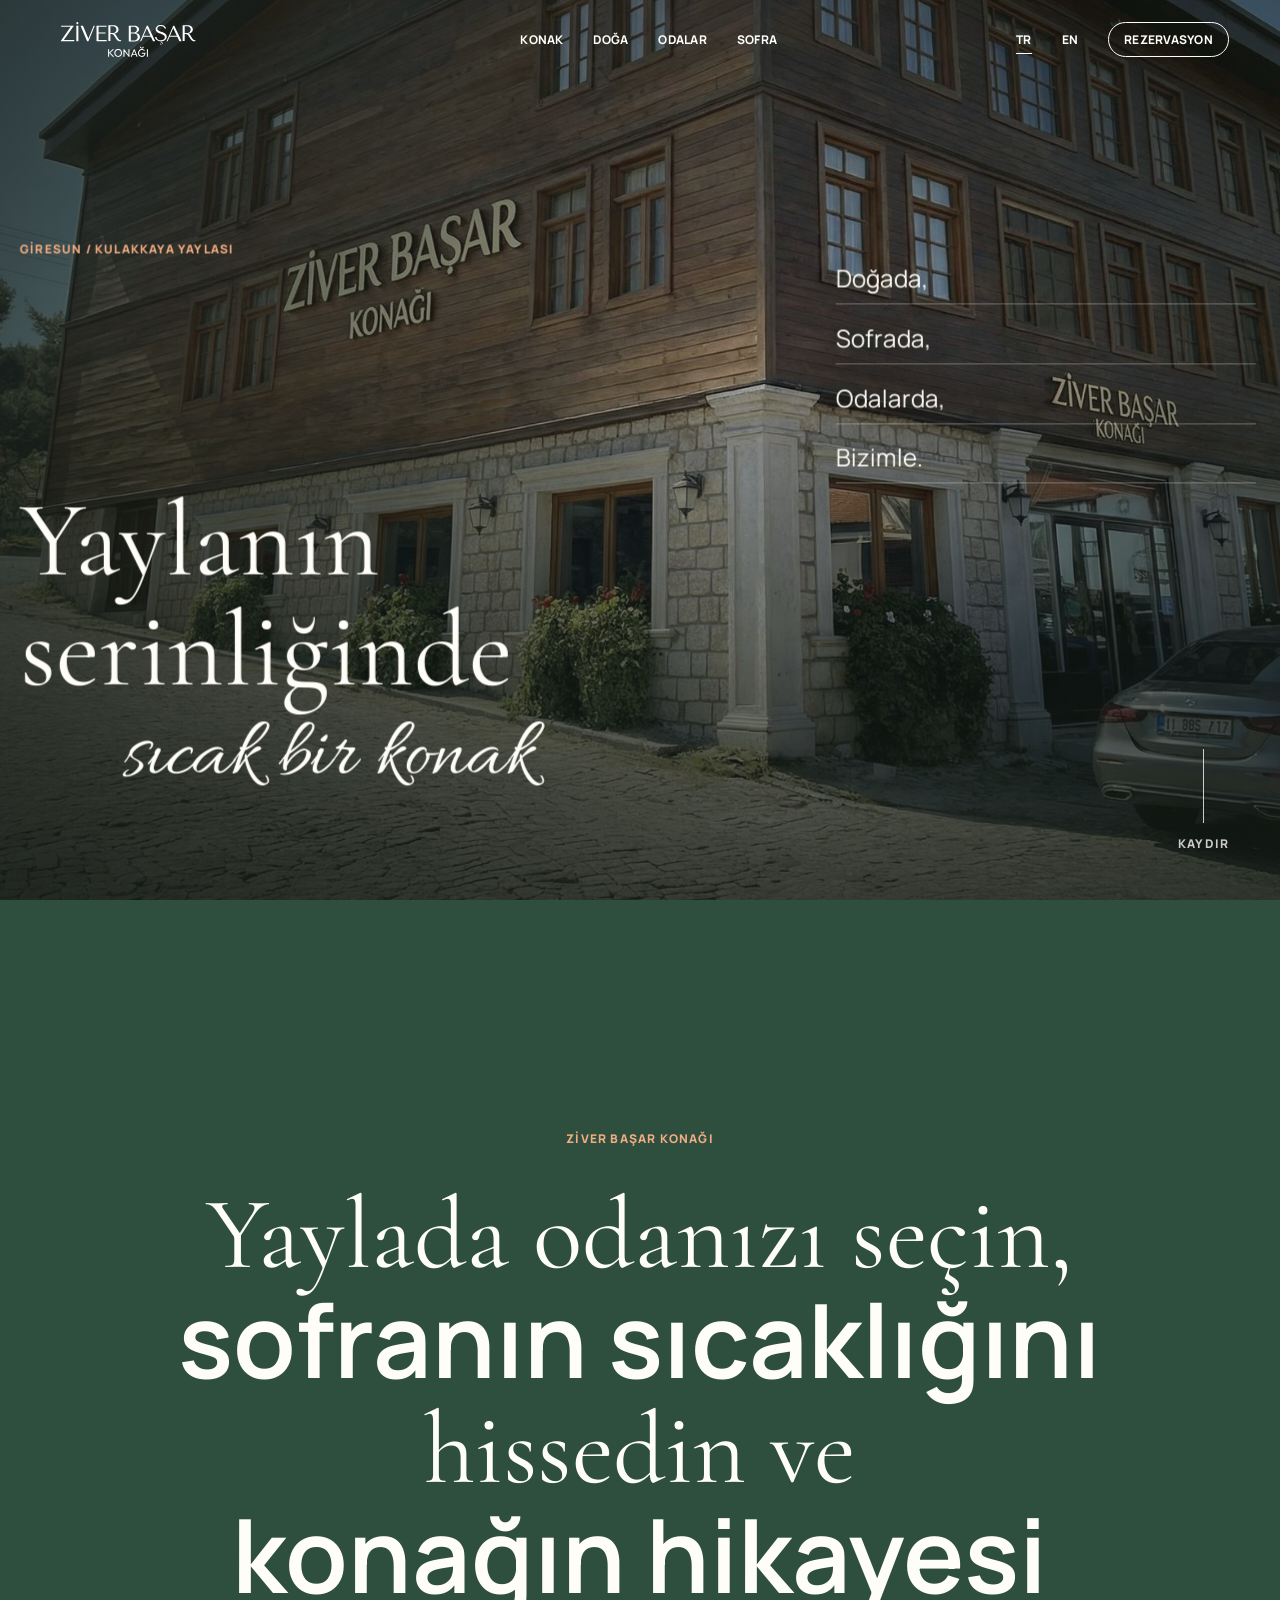
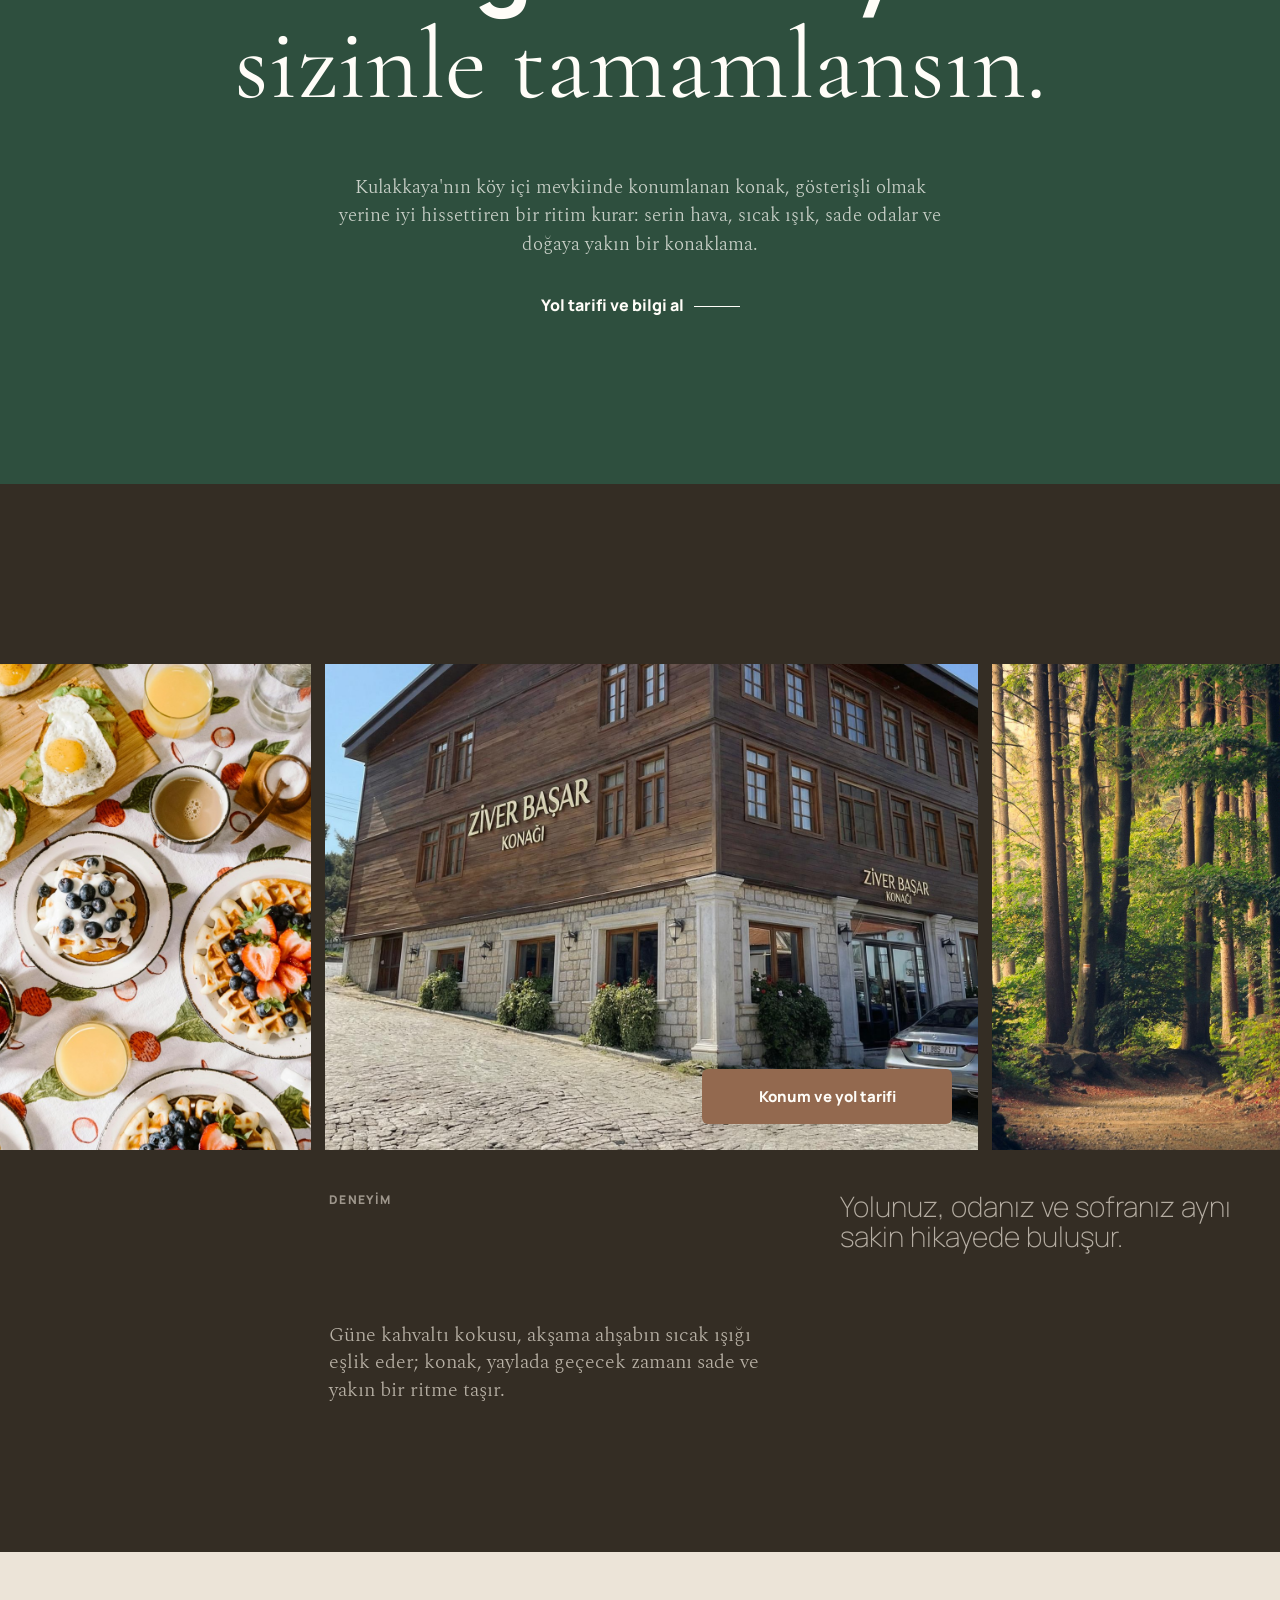
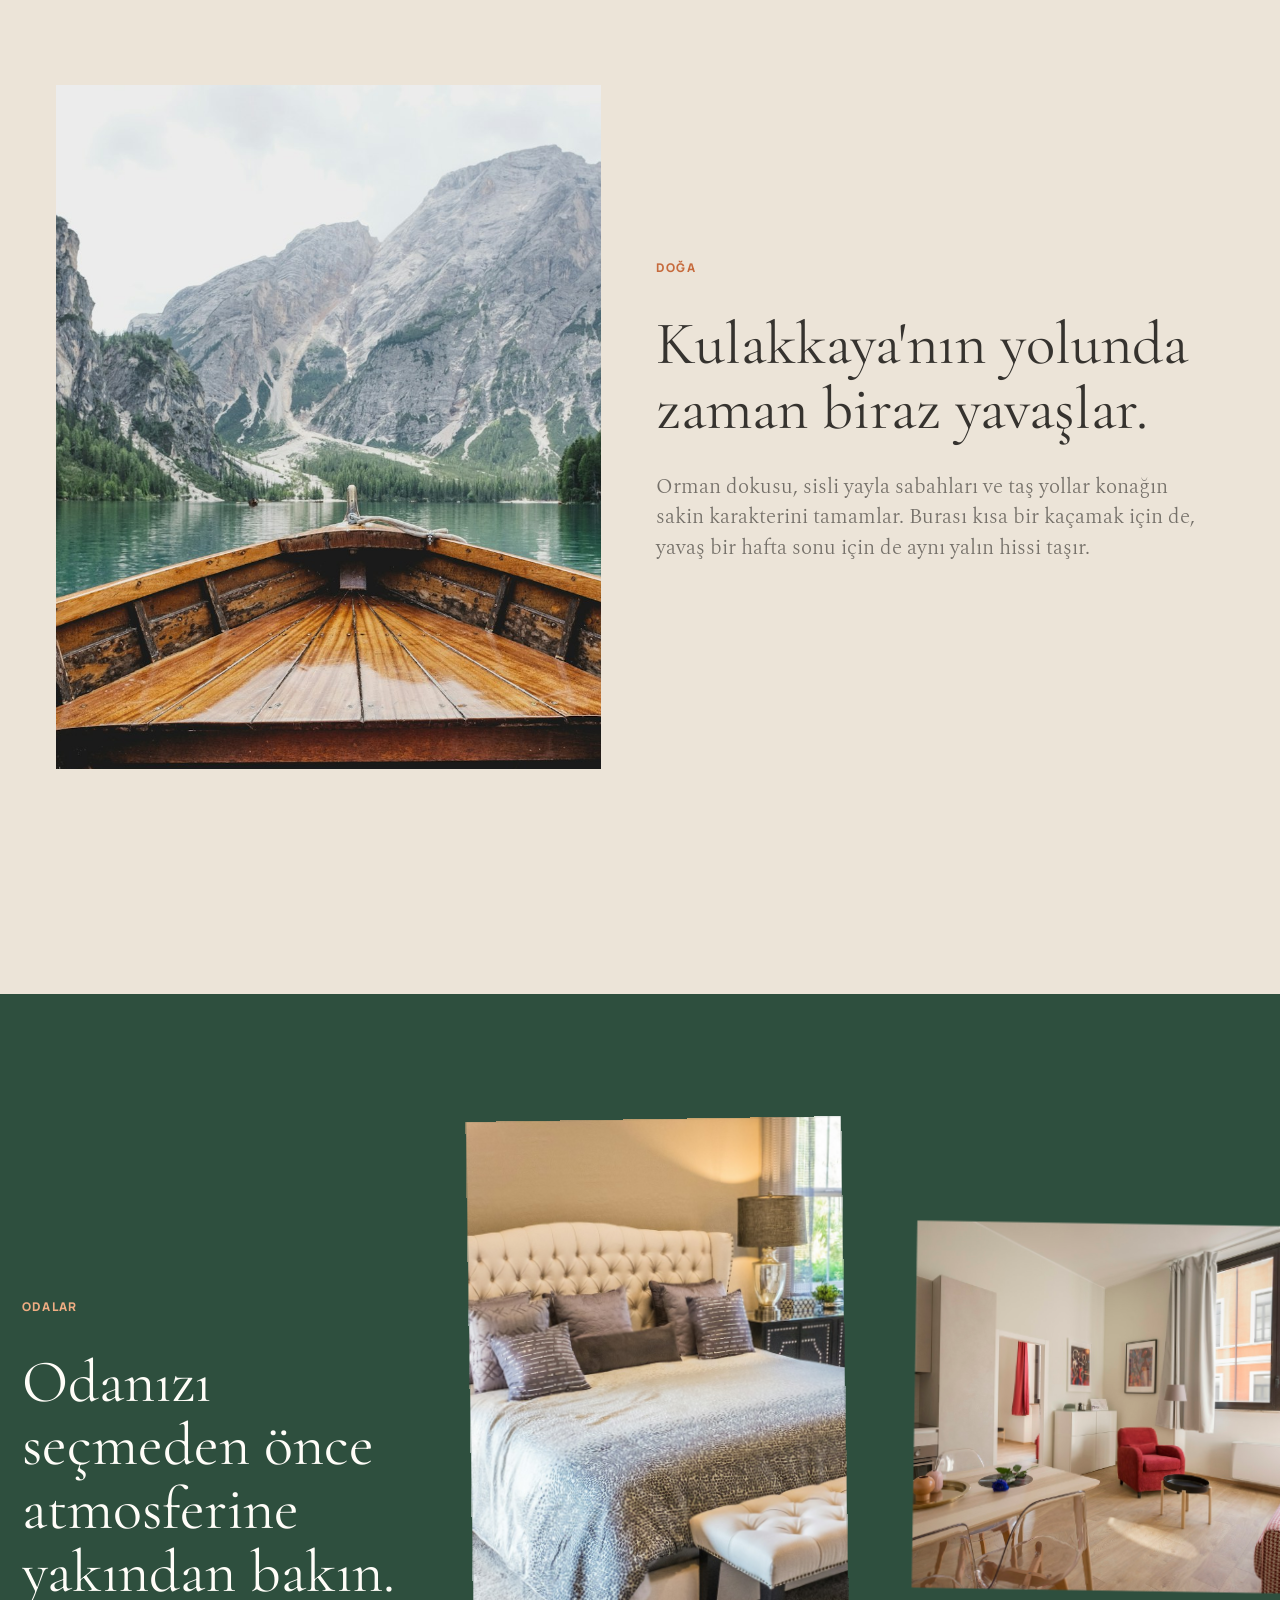
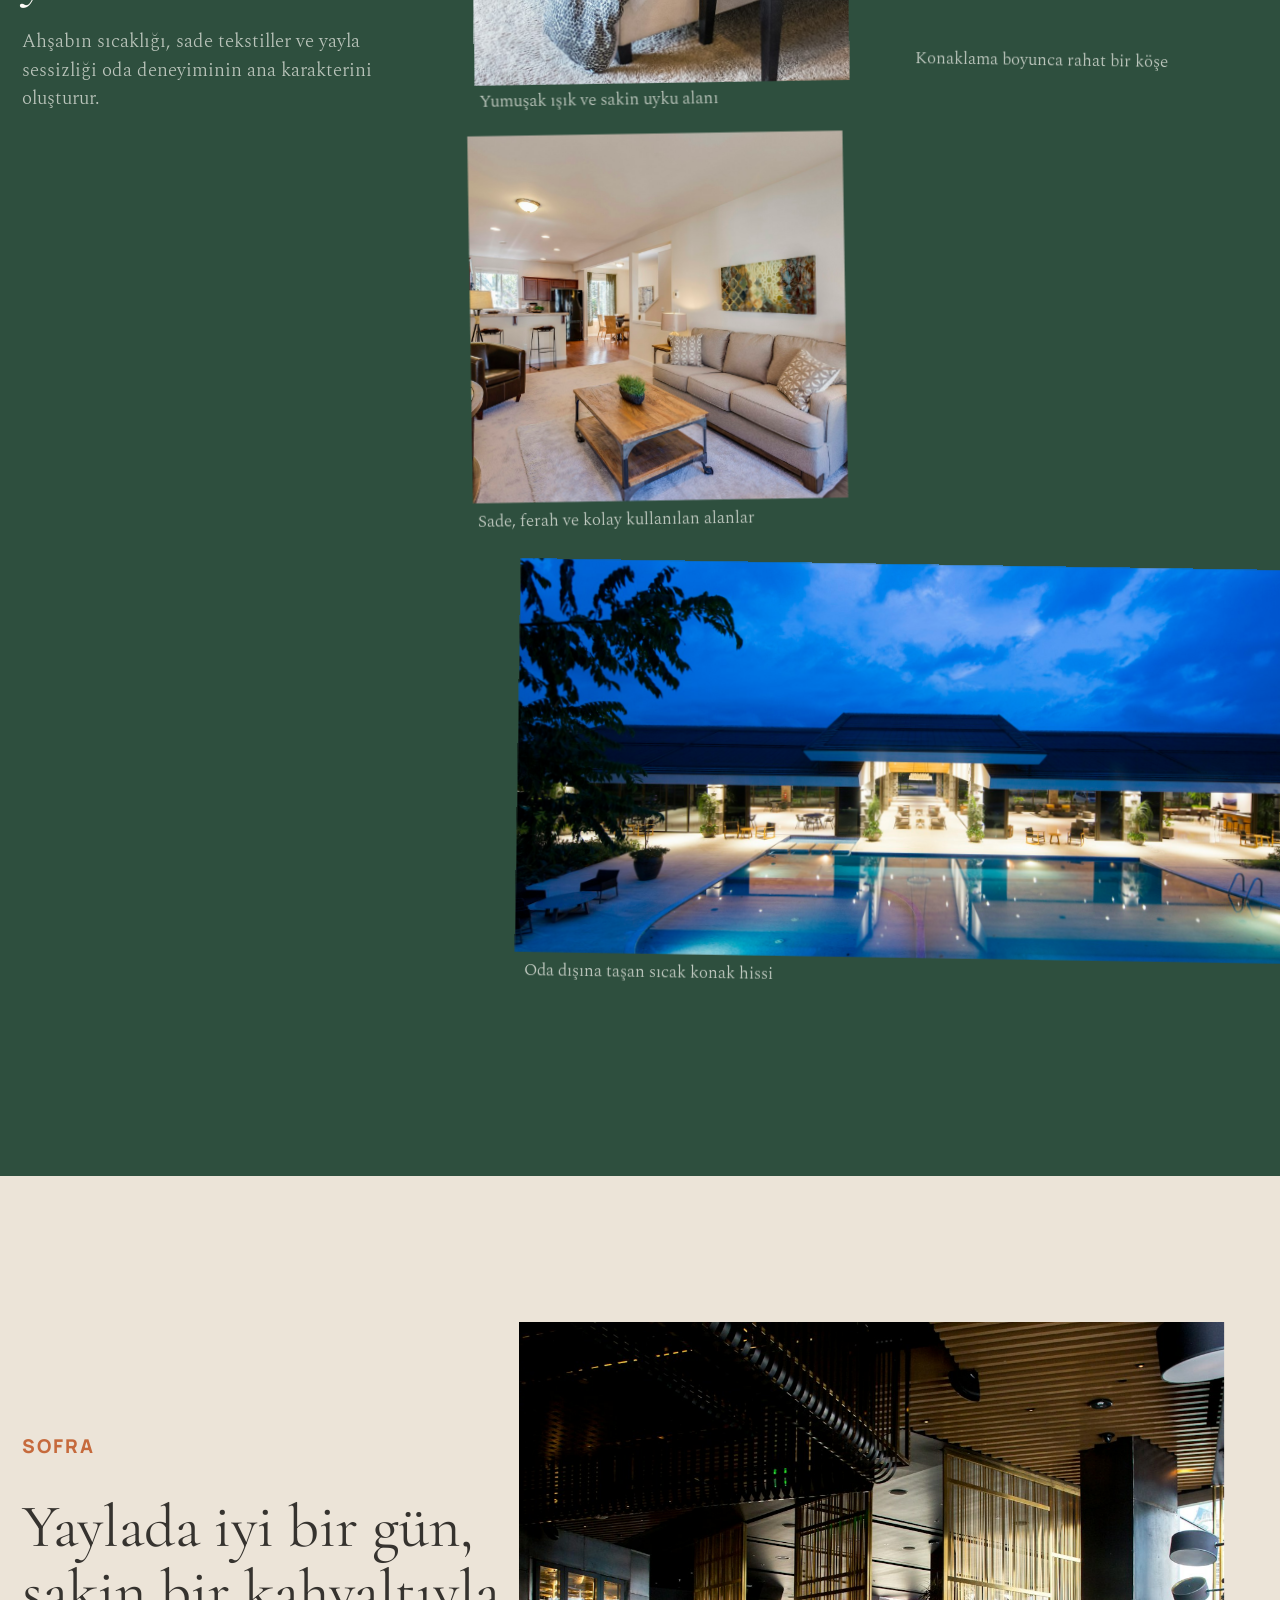
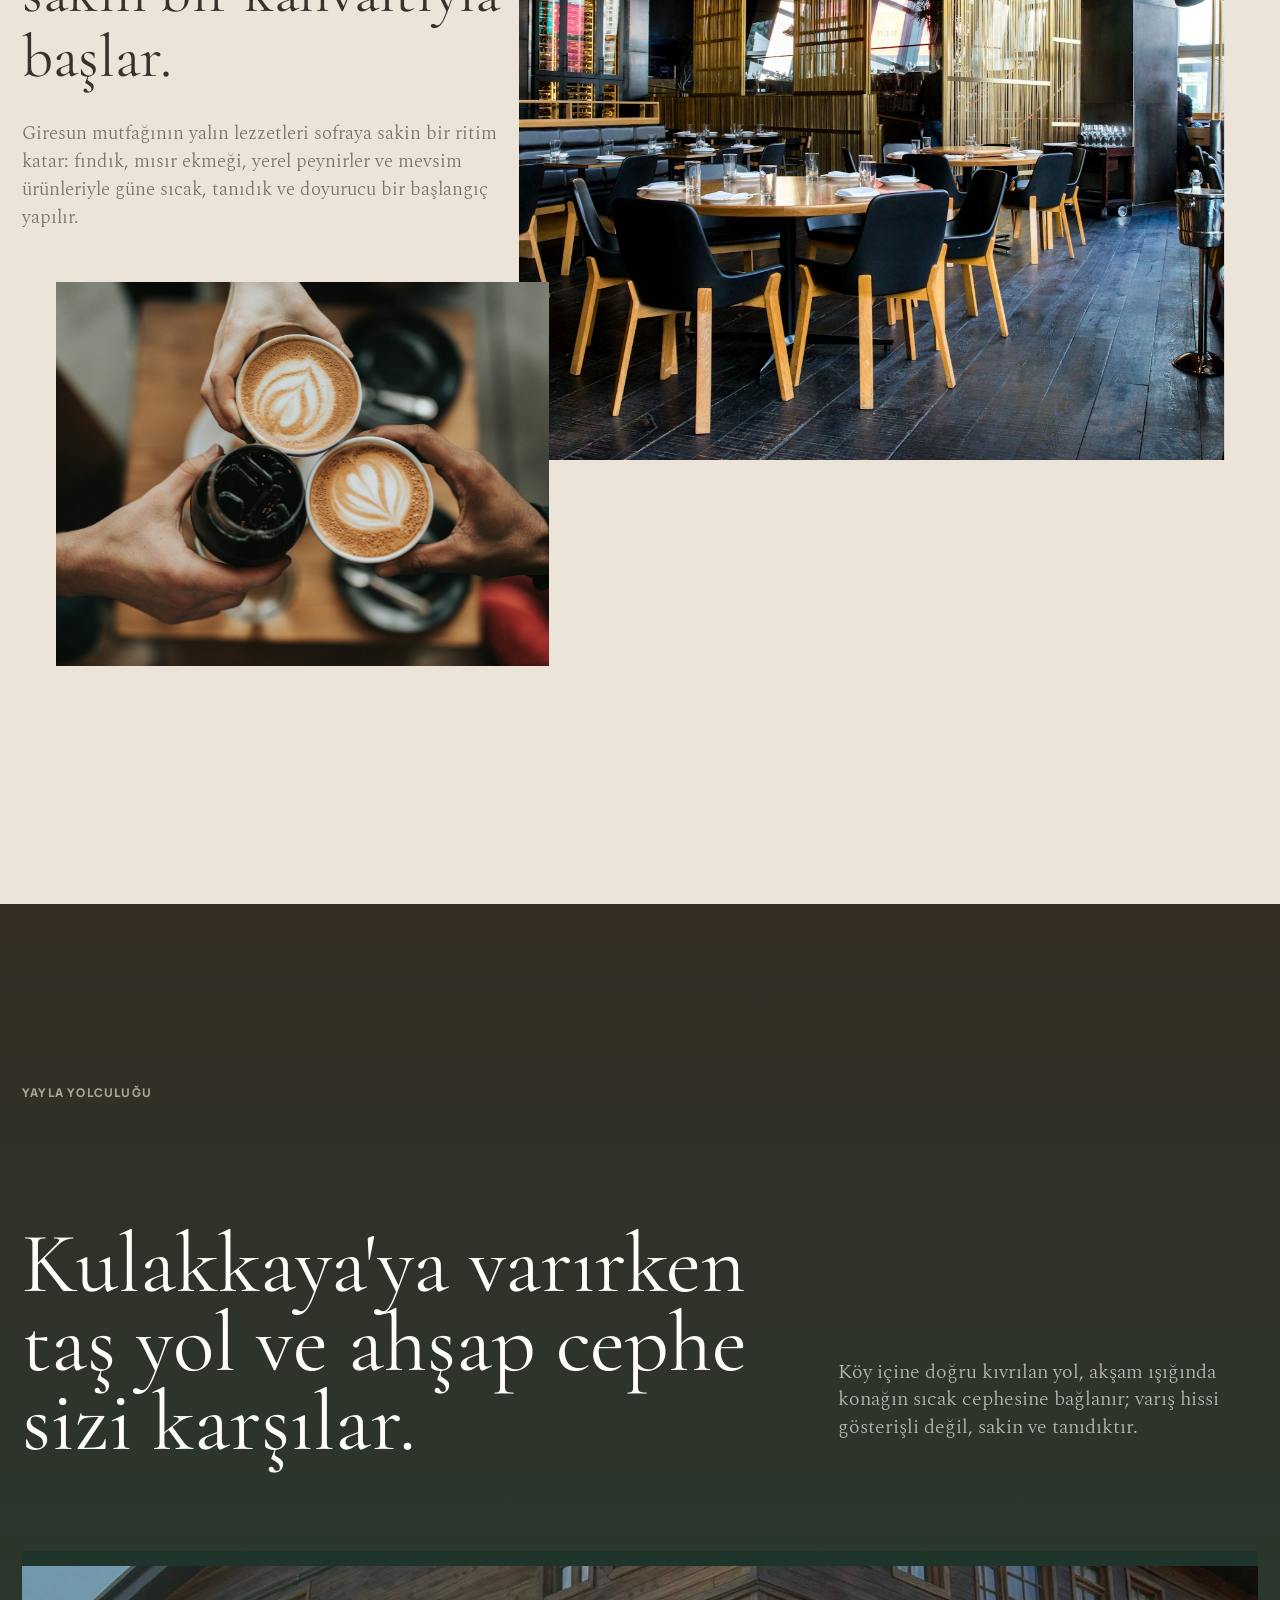
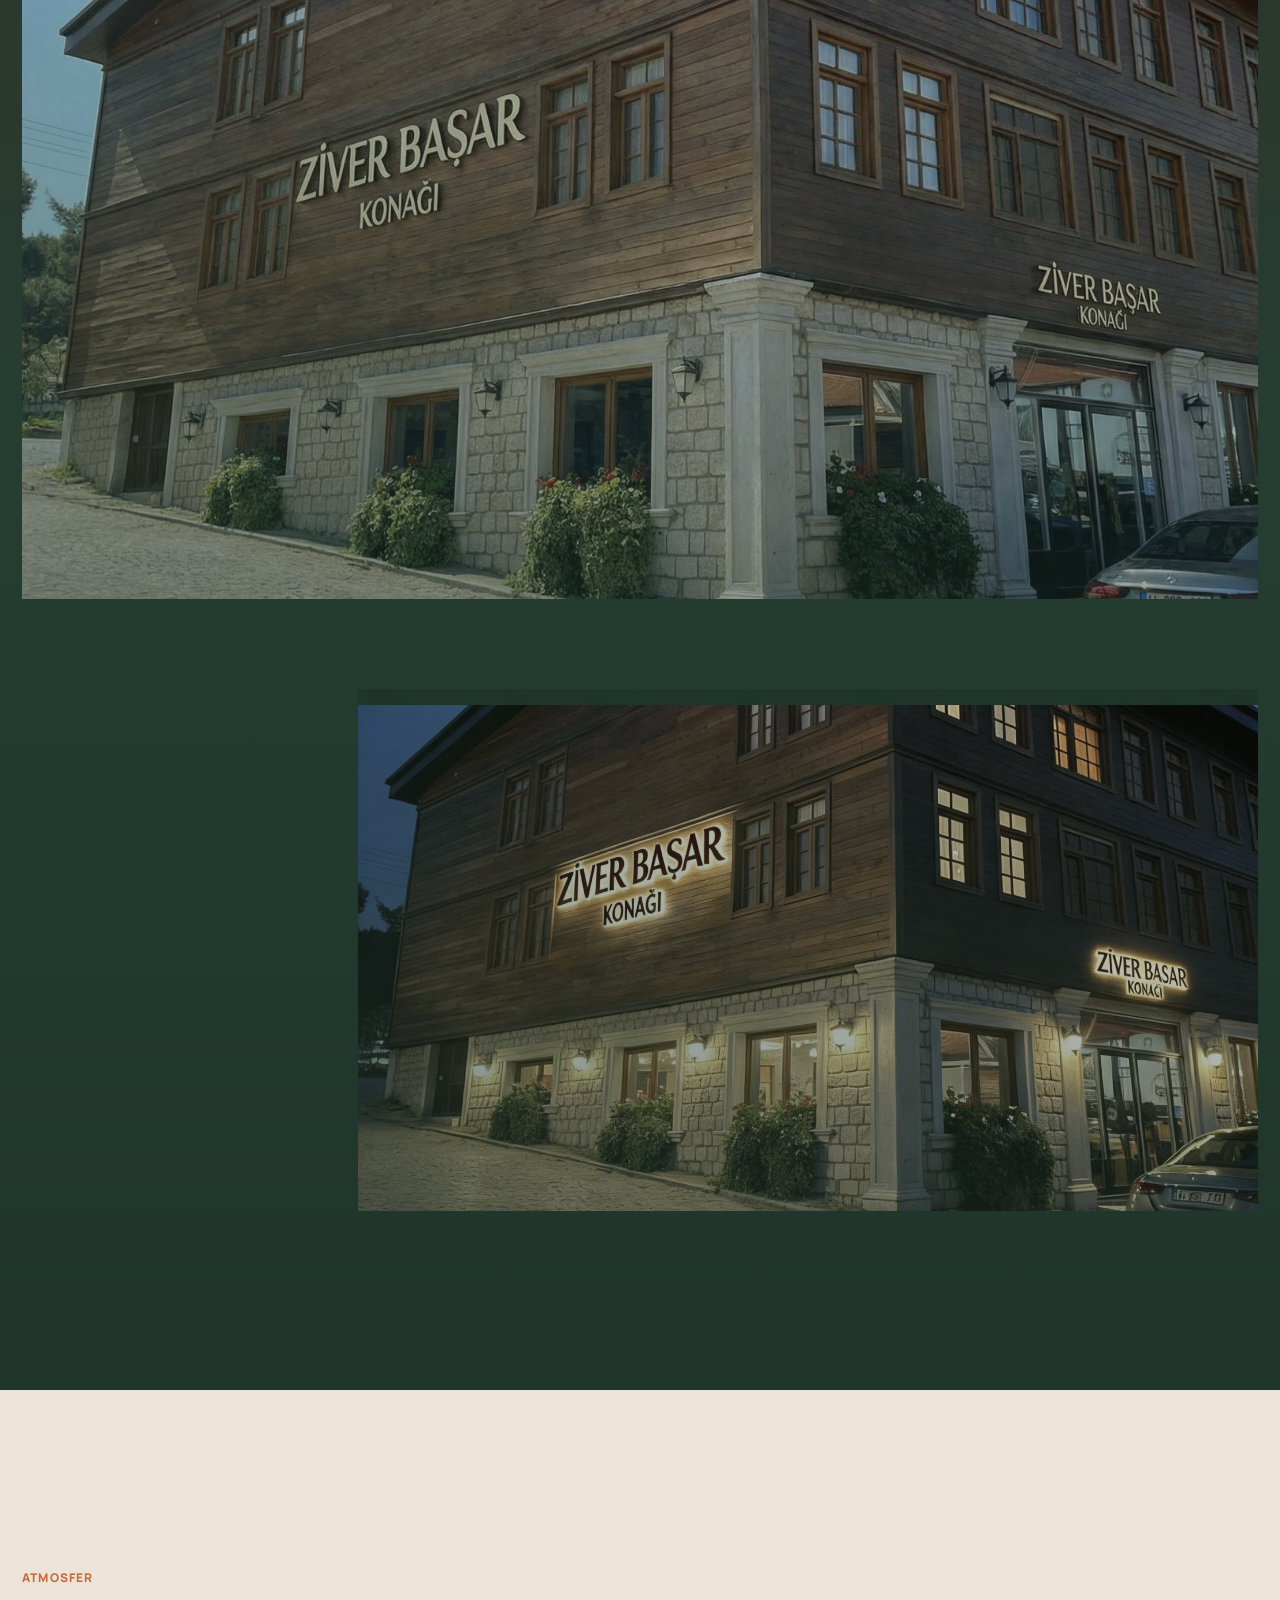
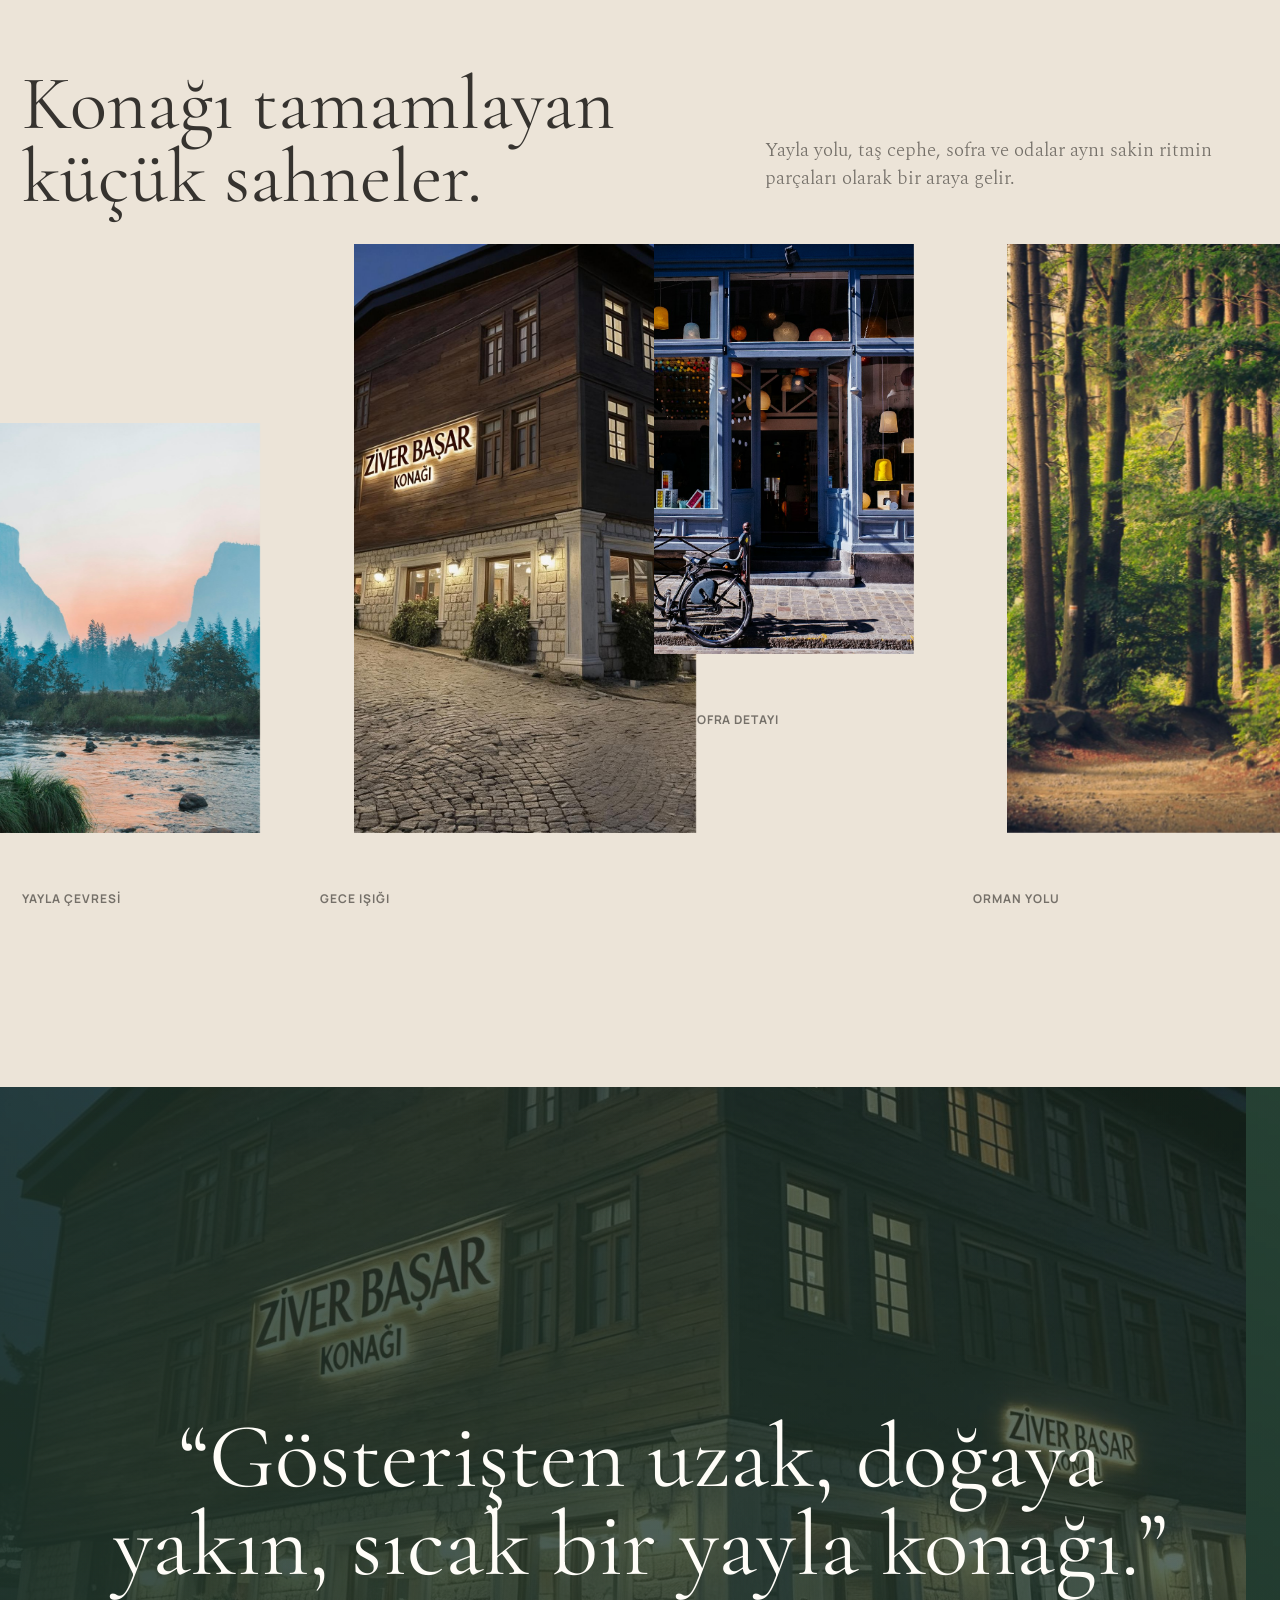
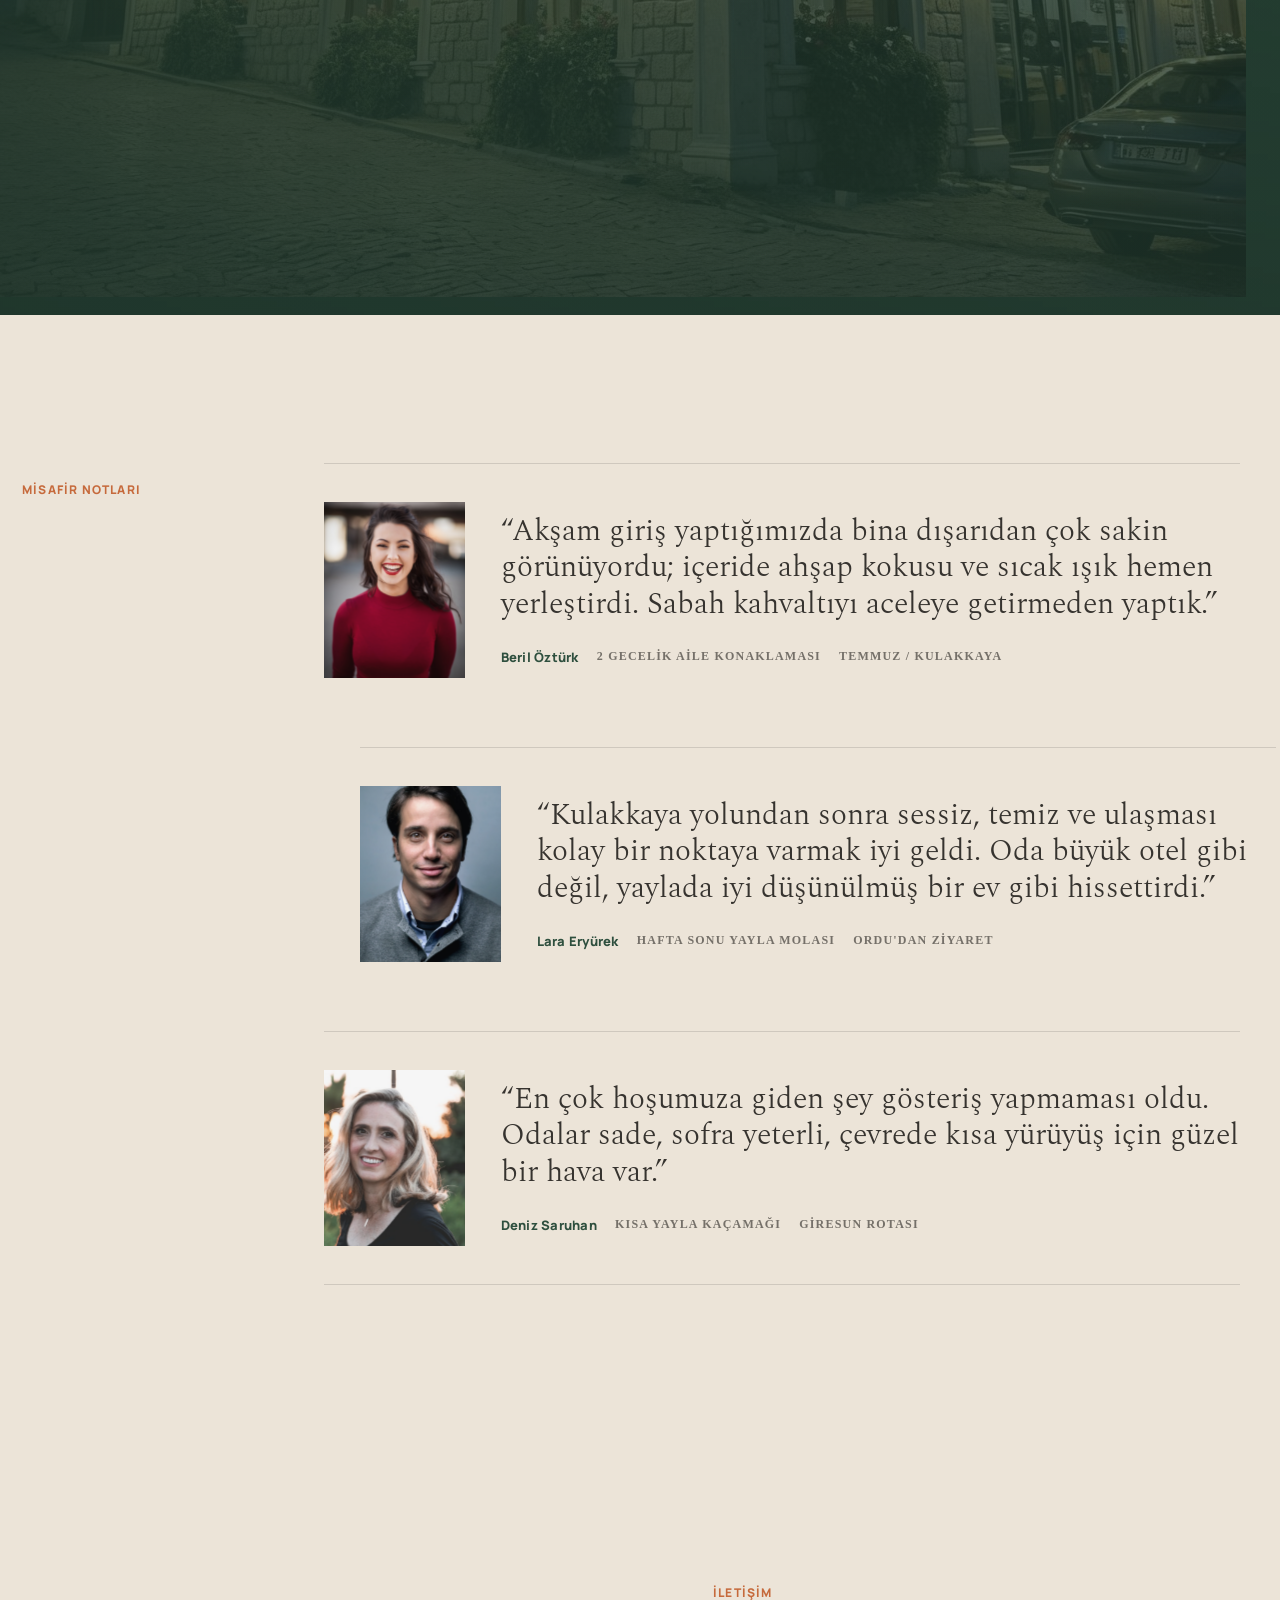
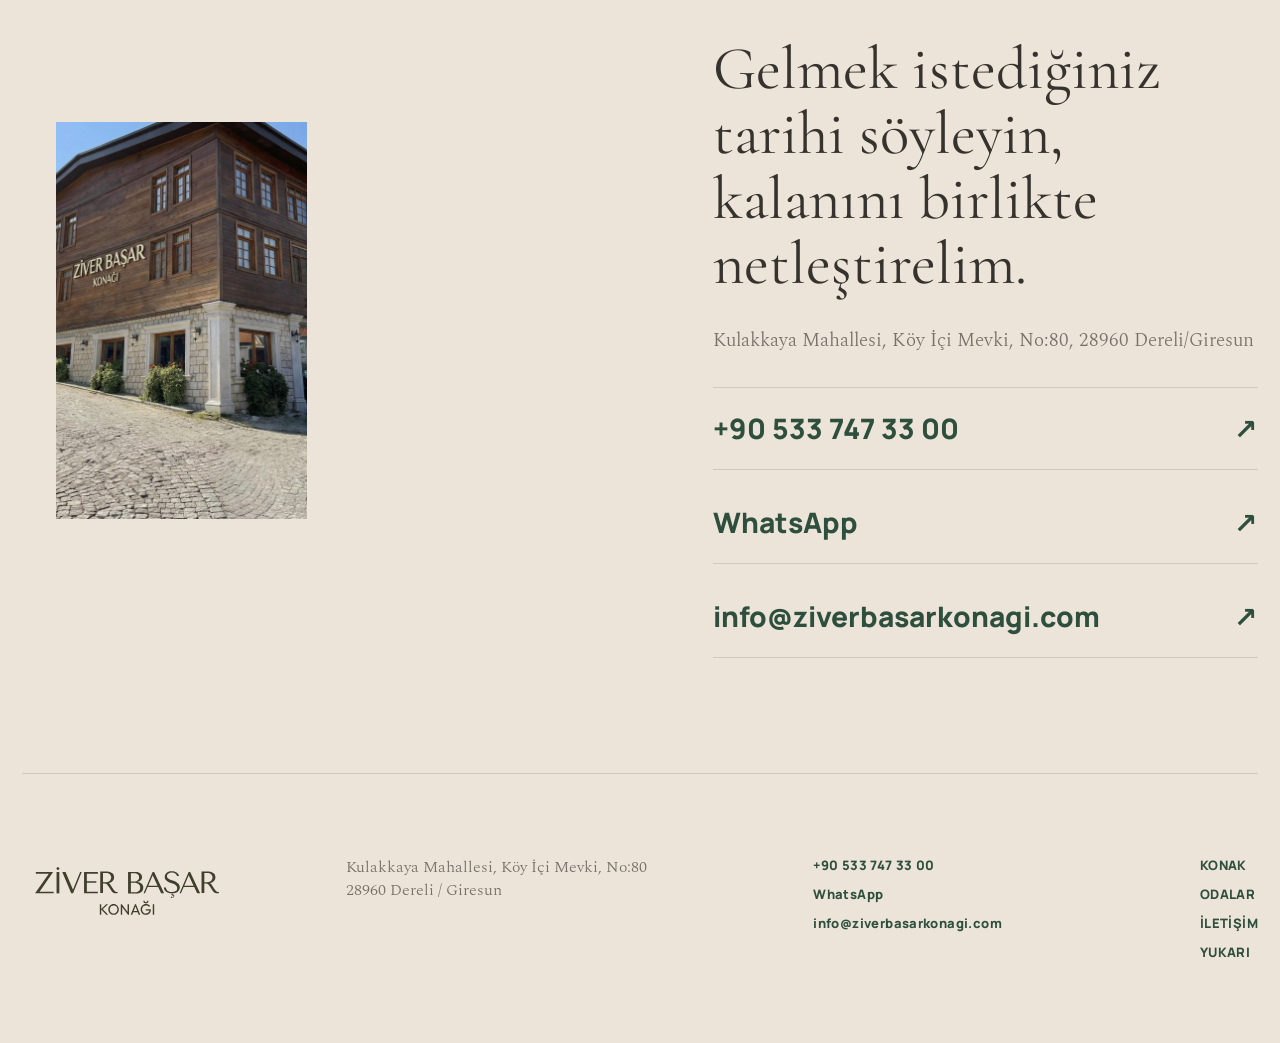
==== commit e96e077b: "Add ambient experience slider motion" ====
--- a/index.html
+++ b/index.html
@@ -122,7 +122,7 @@
             <img src="assets/stock/cozy-bed.jpg" alt="Sıcak oda atmosferi" />
           </figure>
         </div>
-        <div class="slider-copy">
+        <div class="slider-copy" data-slider-copy>
           <p class="micro">Deneyim</p>
           <h2>Yolunuz, odanız ve sofranız aynı sakin hikayede buluşur.</h2>
           <p>
@@ -265,7 +265,7 @@
                 <blockquote>
                   “Akşam giriş yaptığımızda bina dışarıdan çok sakin görünüyordu; içeride ahşap kokusu ve sıcak ışık hemen yerleştirdi. Sabah kahvaltıyı aceleye getirmeden yaptık.”
                 </blockquote>
-                <p><span>2 gecelik aile konaklaması</span><span>Temmuz / Kulakkaya</span></p>
+                <p><span>Beril Öztürk</span><span>2 gecelik aile konaklaması</span><span>Temmuz / Kulakkaya</span></p>
               </div>
             </article>
             <article class="testimonial-card reveal-block" data-testimonial-card>
@@ -276,7 +276,7 @@
                 <blockquote>
                   “Kulakkaya yolundan sonra sessiz, temiz ve ulaşması kolay bir noktaya varmak iyi geldi. Oda büyük otel gibi değil, yaylada iyi düşünülmüş bir ev gibi hissettirdi.”
                 </blockquote>
-                <p><span>Hafta sonu yayla molası</span><span>Ordu'dan ziyaret</span></p>
+                <p><span>Lara Eryürek</span><span>Hafta sonu yayla molası</span><span>Ordu'dan ziyaret</span></p>
               </div>
             </article>
             <article class="testimonial-card reveal-block" data-testimonial-card>
@@ -287,7 +287,7 @@
                 <blockquote>
                   “En çok hoşumuza giden şey gösteriş yapmaması oldu. Odalar sade, sofra yeterli, çevrede kısa yürüyüş için güzel bir hava var.”
                 </blockquote>
-                <p><span>Kısa yayla kaçamağı</span><span>Giresun rotası</span></p>
+                <p><span>Deniz Saruhan</span><span>Kısa yayla kaçamağı</span><span>Giresun rotası</span></p>
               </div>
             </article>
           </div>
--- a/styles.css
+++ b/styles.css
@@ -382,7 +382,7 @@
 [data-text-effect="hero"] .title-serif {
   display: inline-block;
   transform: translate3d(-34px, 24px, 0);
-  clip-path: inset(0 100% 0 0);
+  clip-path: inset(-0.08em 100% -0.22em 0);
   filter: blur(10px);
   transition:
     opacity 900ms ease,
@@ -440,7 +440,7 @@
 body.is-ready [data-text-effect="hero"] .scroll-cue {
   opacity: 1;
   transform: translate3d(0, 0, 0) rotate(0deg) scale(1);
-  clip-path: inset(0 0 0 0);
+  clip-path: inset(-0.1em -0.04em -0.24em -0.04em);
   filter: blur(0);
 }
 
@@ -454,7 +454,7 @@
   font-family: var(--font-display);
   font-size: clamp(70px, 8.4vw, 140px);
   font-weight: 400;
-  line-height: 0.88;
+  line-height: 0.96;
 }
 
 .hero-title-line {
@@ -469,16 +469,20 @@
 .title-serif {
   font-family: var(--font-display);
   font-weight: 400;
+  line-height: 1.02;
+  padding-bottom: 0.1em;
+  margin-bottom: -0.1em;
 }
 
 .title-script {
   display: block;
   margin-top: clamp(-4px, 0.8vw, 12px);
   padding-left: clamp(52px, 8vw, 144px);
+  padding-bottom: 0.16em;
   font-family: var(--font-script);
   font-size: clamp(56px, 6.6vw, 112px);
   font-weight: 400;
-  line-height: 0.76;
+  line-height: 0.98;
 }
 
 .hero-phrases {
@@ -563,7 +567,7 @@
   max-width: none;
   margin-inline: auto;
   font-size: clamp(58px, 8vw, 128px);
-  line-height: 0.92;
+  line-height: 1.02;
 }
 
 .mixed-statement {
@@ -571,12 +575,14 @@
   font-family: var(--font-display);
   font-size: clamp(60px, 7.3vw, 132px);
   font-weight: 400;
-  line-height: 0.93;
+  line-height: 1.03;
 }
 
 .mixed-statement span {
   display: inline-block;
   vertical-align: baseline;
+  padding: 0 0.01em 0.12em;
+  margin: 0 -0.01em -0.12em;
 }
 
 .statement-serif {
@@ -613,7 +619,7 @@
 
 [data-text-effect="intro"] .mixed-statement span {
   transform: translate3d(0, 38px, 0);
-  clip-path: inset(16% 0 18% 0);
+  clip-path: inset(16% -0.05em -0.24em -0.05em);
   filter: blur(8px);
   transition:
     opacity 760ms ease,
@@ -662,7 +668,7 @@
 [data-text-effect="intro"].is-text-visible .intro-copy {
   opacity: 1;
   transform: translate3d(0, 0, 0) scale(1);
-  clip-path: inset(0 0 0 0);
+  clip-path: inset(-0.08em -0.05em -0.24em -0.05em);
   filter: blur(0);
 }
 
@@ -819,6 +825,11 @@
   scroll-snap-type: none;
 }
 
+.slider-track.is-auto-moving {
+  scroll-behavior: auto;
+  scroll-snap-type: none;
+}
+
 .slider-card {
   position: relative;
   flex: 0 0 clamp(280px, 25vw, 460px);
@@ -892,6 +903,34 @@
   line-height: 1.34;
 }
 
+.slider-copy[data-slider-copy] > * {
+  opacity: 0;
+  filter: blur(8px);
+  transform: translate3d(0, 24px, 0);
+  transition:
+    opacity 760ms ease,
+    filter 840ms ease,
+    transform 920ms cubic-bezier(0.19, 1, 0.22, 1);
+}
+
+.slider-copy[data-slider-copy].is-visible > * {
+  opacity: 1;
+  filter: none;
+  transform: none;
+}
+
+.slider-copy[data-slider-copy].is-visible > .micro {
+  transition-delay: 80ms;
+}
+
+.slider-copy[data-slider-copy].is-visible > h2 {
+  transition-delay: 240ms;
+}
+
+.slider-copy[data-slider-copy].is-visible > p:not(.micro) {
+  transition-delay: 420ms;
+}
+
 .intro-copy p,
 .slider-copy p:not(.micro),
 .split-copy p:not(.micro),
@@ -1308,6 +1347,15 @@
   font-weight: 800;
   letter-spacing: 0.1em;
   text-transform: uppercase;
+}
+
+.testimonial-card p span:first-child {
+  color: var(--forest);
+  font-family: var(--font-body);
+  font-size: 13px;
+  font-weight: 800;
+  letter-spacing: 0.02em;
+  text-transform: none;
 }
 
 .testimonial-card p span + span {
@@ -1549,7 +1597,8 @@
   [data-text-effect="hero"] .scroll-cue,
   [data-text-effect="intro"] .intro-grid .micro,
   [data-text-effect="intro"] .mixed-statement span,
-  [data-text-effect="intro"] .intro-copy {
+  [data-text-effect="intro"] .intro-copy,
+  .slider-copy[data-slider-copy] > * {
     opacity: 1;
     transform: none;
     clip-path: none;
@@ -1777,7 +1826,7 @@
 
   .mixed-statement {
     font-size: clamp(44px, 13vw, 72px);
-    line-height: 0.98;
+    line-height: 1.06;
   }
 
   .experience-slider {
